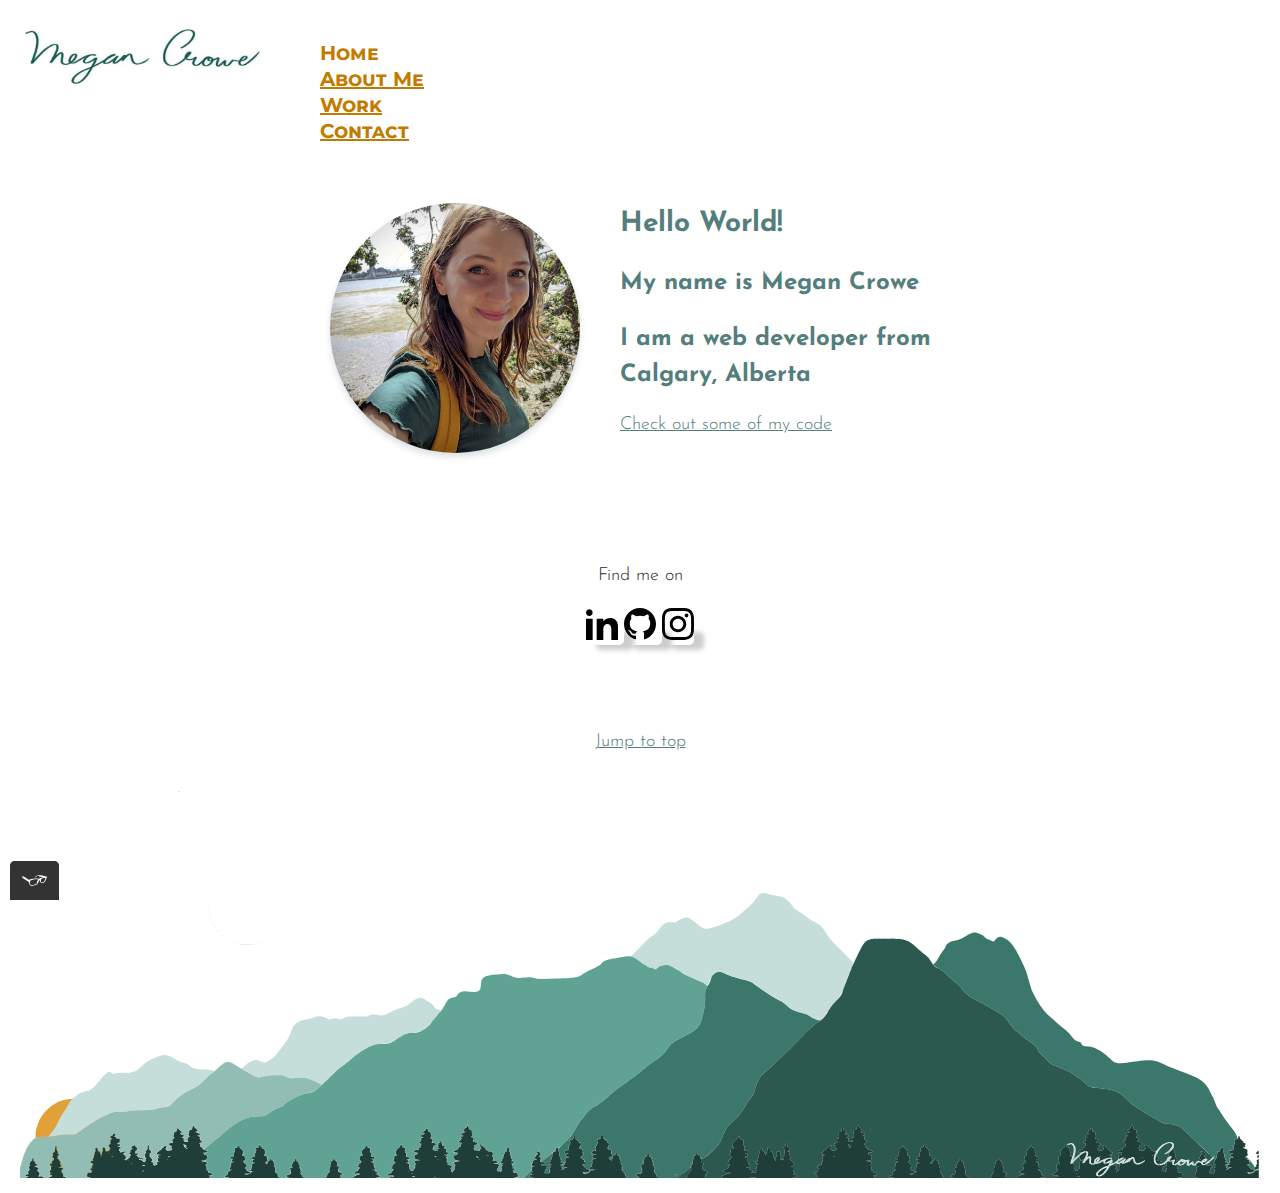
==== index.html @ 1f80c151 "Move all files to parent folder" ====
<!doctype html>
<html lang="en">
  <head>
    <meta charset="utf-8">
    <title>Megan Crowe Home Page</title>
    <meta name="viewport" content="width=device-width, initial-scale=1">
    <link rel="shortcut icon" href="img/MC-favicon-32x32.png">
    <link rel="stylesheet" type="text/css" href="css/normalize.css">
    <link href="https://fonts.googleapis.com/css2?family=Cormorant:ital,wght@0,400;0,700;1,400;1,700&display=swap" rel="stylesheet">
    <link href="https://fonts.googleapis.com/css?family=Josefin+Sans:300,700,1,400&display=swap" rel="stylesheet">
    <link href="https://fonts.googleapis.com/css2?family=Montserrat:ital,wght@0,300;0,400;0,700;0,900;1,400;1,700&display=swap" rel="stylesheet">
    <link rel="stylesheet" type="text/css" href="css/style.production.css">
  </head>
  <body>
    <header class="page-header">
      <!-- Megan Crowe Logo -->
      <a href="index.html"><img src=img/Megan-Crowe-Logo.jpg class="page-header__item" alt="The logo of Megan Crowe, which is the words 'Megan Crowe' in cursive writing" height=70 id="logo" aria-hidden="true"></a>
      <!-- Navigation Bar -->
      <nav class="main-navigation page-header__item">
        <ul role="menubar" class="navigation-list">
          <li role ="presentation">
            <a href="index.html" role="menuitem" class="navigation-list__item  navigation-list__item--active">Home</a>
          </li>
          <li role ="presentation">
            <a href="about.html" role="menuitem" class="navigation-list__item">About Me</a>
          </li>
          <li role ="presentation">
            <a href="work.html" role="menuitem" class="navigation-list__item">Work</a>
          </li>
          <li role ="presentation">
            <a href="contact.html" role="menuitem" class="navigation-list__item">Contact</a>
          </li>
        </ul>
      </nav>	
    </header>
    <main class="profile">
      <!-- Profile Photo and Introductory Statement-->
      <img src="img/Megan-Crowe.jpg" class="profile__portrait" height="250" alt="A photograph of me smiling">
      <h1>Hello World!</h1>
      <h2>My name is Megan Crowe</h2>
      <h2>I am a web developer from Calgary, Alberta</h2>
      <a href=work.html class="standard-link" target="_blank">Check out some of my code</a>
    </main>
    <br>
    <br>
    <br>
    <footer class="page-footer">
      <div class="social-media">
        <p>Find me on</p>        
        <a href="https://www.linkedin.com/in/crowemegan/" class="social-media-link" target="_blank">
          <img src="img/linkedin.svg" alt="LinkedIn Logo" height="32" width="32">
        </a>
        <a href="https://github.com/megancrowe" class="social-media-link" target="_blank">
          <img src="img/github.svg" height="32" width="32" alt="Github Logo">
        </a>
        <a href="https://www.instagram.com/instafroglet/" class="social-media-link" target="_blank">
          <img src="img/instagram.svg" alt="Instagram Logo" height="32" width="32">
        </a>
      </div>  		
      <br>	
      <br>		
      <a href="#top" class="standard-link">Jump to top</a> 
    </footer>
    <!-- Pre-animated SVG, illustrated by Megan -->
    <div class="svg-mountain-with-sun">
      <svg id="mountains-with-sun" xmlns="http://www.w3.org/2000/svg" xmlns:xlink="http://www.w3.org/1999/xlink" viewBox="0 0 2626.909200 861.818180" shape-rendering="geometricPrecision" text-rendering="geometricPrecision"><style><![CDATA[#mountains-with-sun-sun_to {animation: mountains-with-sun-sun_to__to 10000ms linear 1 normal forwards}@keyframes mountains-with-sun-sun_to__to { 0% {offset-distance: 0%} 0.100000% {offset-distance: 0%} 10.100000% {offset-distance: 11.111111%} 20% {offset-distance: 22.222222%} 30% {offset-distance: 33.333333%} 41% {offset-distance: 44.444444%} 55% {offset-distance: 55.555556%} 68% {offset-distance: 66.666667%} 80% {offset-distance: 77.777778%} 90% {offset-distance: 88.888889%} 100% {offset-distance: 100%} }]]></style><g id="mountains-with-sun-g42"><g id="mountains-with-sun-layer1"><g id="mountains-with-sun-sun_to" style="offset-path:path('M114.803737,775.715033C115.804197,688.686116,221.567788,505.380529,270.972274,453.473633Q379.676045,322.646182,476.027737,278.563821Q670.529604,172.840528,779.922186,152.231770Q1013.874002,98.377020,1083.411462,97.791326Q1292.741749,76.147522,1370.060751,89.737099Q1667.626464,113.816115,1726.967334,145.383824Q1983.083691,217.100746,2046.020188,266.646586Q2304.680109,439.072380,2336.464694,499.002191L2536.910387,742.940744');offset-rotate:0deg"><path id="mountains-with-sun-sun" d="M434.751950,255.857420C425.051450,255.869220,415.239860,257.144460,407.783200,259.583980C407.833100,259.967440,407.536750,260.182060,406.550780,260.052730C406.497980,260.045730,406.491180,260.044730,406.445310,260.039030C405.405990,260.413730,404.416030,260.810870,403.490230,261.234350C401.229110,262.268590,399.163320,263.115200,398.898440,263.115200C398.633560,263.115200,396.116840,264.480850,393.306640,266.150360C374.649090,277.234610,361.667640,292.848480,355.357790,313.762420C352.959130,321.713810,352.189900,322.386910,352.209700,337.205430L354.177730,352.205050L355.962860,360.568330C357.429790,365.168330,359.652680,370.896850,360.902310,373.296850C374.316210,399.059120,396.862100,414.896040,424.513640,417.978490C431.534990,418.761190,443.647540,418.261900,450.953090,416.888640C466.262740,414.010810,480.488620,406.211490,492.544890,394.085910C502.510100,384.063420,509.428060,371.919260,512.968720,358.589810C512.687890,357.894290,512.561510,357.435500,513.298800,357.363250C514.903240,350.909030,515.725020,344.188620,515.705050,337.296850C515.677250,327.683840,515.235600,324.411490,512.626920,314.494110C509.930770,304.244120,505.218100,295.240780,497.144500,284.910130C488.864480,274.315350,473.607000,263.850100,459.687470,259.218720C452.845330,256.942170,443.850730,255.846360,434.751920,255.857390Z" transform="rotate(-0.974980) translate(-433.957031,-337.103516)" fill="rgb(224,162,56)" stroke="none" stroke-width="0.727273"/></g></g><g id="mountains-with-sun-g46" transform="matrix(1 0 0 1 -2.49706578254700 2.49706602096558)"><path id="mountains-with-sun-path60" d="M515.417970,211.117190C515.234030,211.115190,515.046370,211.138290,514.859380,211.156290C515.046550,211.219690,515.444830,211.344800,515.625000,211.408240C515.618000,211.389340,515.609900,211.370840,515.603500,211.351640C515.594500,211.326040,515.574100,211.285340,515.556600,211.250080C515.509100,211.208980,515.459600,211.173380,515.417930,211.117270ZM407.746090,250.076170C407.678490,250.086270,407.610080,250.092470,407.542970,250.103570C407.536970,250.115670,407.534970,250.124670,407.529270,250.136770C407.564770,250.161370,407.631670,250.188370,407.660130,250.162170C407.693430,250.131470,407.713630,250.106570,407.746030,250.076270ZM407.195310,251.843750C407.020060,251.977710,406.822820,252.149900,406.597660,252.367190C406.539760,252.563710,406.525360,252.679690,406.572260,252.679690C406.648460,252.679690,406.891650,252.329480,407.195300,251.843750ZM559.054690,257.873050C559.003790,258.029660,558.951550,258.194090,558.882810,258.421880C558.966110,258.242440,559.041030,258.060770,559.091800,257.875000C559.079600,257.874110,559.066600,257.874400,559.054700,257.873000ZM1574.326200,258.599610C1571.658300,258.531910,1569.656100,258.958340,1568.185500,259.867190C1565.601900,261.463920,1561.413300,266.515290,1557.861300,272.316410C1554.426900,277.925670,1551.105300,281.565850,1543.449200,288.109380C1539.379100,291.587940,1533.757000,296.543150,1530.957000,299.121090C1519.128900,310.011200,1510.566800,315.099810,1488.673800,324.248050C1471.942000,331.239660,1456.792300,335.278870,1451.634800,334.123050C1446.160000,332.896130,1443.345800,331.422330,1438.664100,327.332030C1436.225900,325.201830,1432.430500,322.209050,1430.230500,320.681640C1428.030500,319.154240,1424.430500,316.503420,1422.230500,314.791020C1417.348200,310.990750,1415.195400,310.134770,1410.529300,310.134770C1406.568500,310.134770,1400.645300,312.743940,1392.277300,318.177730L1387.685500,321.160160L1382.230500,320.607420C1374.450500,319.818180,1371.664500,320.116840,1367.589800,322.181640C1362.606400,324.706940,1359.259200,327.920880,1354.259800,334.982420C1348.202100,343.538760,1347.153600,344.564800,1338.593800,350.308590C1332.252200,354.563830,1327.909600,358.525940,1312.982400,373.677730L1295.007800,391.923830L1299.355500,393.896480C1301.746600,394.981860,1307.053200,398.451030,1311.148400,401.605470C1320.889400,409.108800,1331.745700,415.430420,1336.406200,416.314450C1338.416300,416.695640,1341.695800,417.712080,1343.695300,418.572270L1347.332000,420.134770L1348.835900,418.220700C1351.111100,415.328160,1352.358700,414.197940,1354.490200,413.095700C1357.709000,411.431220,1365.225700,410.282790,1370.445300,410.656250C1374.839500,410.970650,1376.483800,411.596620,1385.886700,416.539060C1391.774000,419.633620,1398.334400,423.715520,1400.775400,425.802730C1406.045900,430.309450,1417.108200,435.665920,1439.951200,444.773440C1447.153600,447.645050,1451.945700,450.456320,1454.525400,453.322270C1455.287300,454.168830,1456.147000,454.861330,1456.435500,454.861330C1457.542800,454.861330,1462.122000,444.811160,1463.193400,440.029300C1464.129100,435.852850,1464.840900,434.475010,1467.455100,431.787110C1472.157700,426.952020,1475.380500,425.547010,1481.867200,425.503910C1486.768700,425.471410,1487.837400,425.737880,1492.412100,428.126950C1499.194500,431.668930,1510.318900,435.635340,1519.685500,437.853520C1523.885500,438.848150,1530.920300,440.784960,1535.320300,442.156250C1539.720300,443.527540,1544.630500,444.975610,1546.230500,445.375000C1548.160200,445.856660,1553.797200,449.595260,1562.972700,456.480470C1579.483200,468.869880,1596.858900,479.999590,1608.644500,485.734380C1615.991300,489.309210,1618.215100,490.833770,1623.945300,496.218750C1633.278400,504.989590,1642.587200,509.515530,1657.789100,512.675780C1664.576600,514.086810,1668.547300,515.844240,1674.957000,520.269530C1680.908700,524.378550,1684.241400,525.895860,1690.230500,527.228520C1692.630500,527.762550,1694.852800,528.226010,1695.169900,528.257810C1696.492600,528.390450,1703.125700,521.257320,1706.900400,515.642580C1709.132200,512.322680,1710.957000,509.423120,1710.957000,509.197270C1710.957000,508.971420,1710.385500,508.663130,1709.685500,508.513670C1708.705200,508.304380,1708.947100,507.959150,1710.738300,507.007810C1712.103100,506.282940,1714.627600,503.443060,1716.849600,500.134770C1718.932100,497.034240,1724.266700,490.797030,1728.705100,486.275390C1738.016400,476.789490,1739.427400,474.676360,1741.416000,467.224610C1742.216600,464.224610,1743.668000,459.969530,1744.640600,457.769530C1745.613100,455.569530,1747.291300,451.479690,1748.371100,448.679690C1750.546300,443.039620,1751.031700,441.844500,1752.642600,438.134770C1753.250600,436.734770,1754.294800,434.116410,1754.964800,432.316410C1755.634900,430.516410,1756.455400,428.387890,1756.787100,427.587890C1757.118900,426.787890,1757.957200,424.498050,1758.650400,422.498050C1759.343600,420.498050,1760.794700,416.893720,1761.875000,414.490230C1762.955300,412.086730,1764.094800,409.305090,1764.406200,408.308590C1764.717800,407.312090,1765.212600,406.334770,1765.507800,406.134770C1766.319900,405.584400,1771.460900,395.122970,1771.097700,394.759770C1770.923500,394.585680,1769.591400,396.948550,1768.136700,400.011720L1765.492200,405.582030L1762.117200,402.470700C1760.260800,400.759550,1755.763400,396.166600,1752.123000,392.265620C1748.482500,388.364670,1742.557000,382.464610,1738.957000,379.152340C1724.373300,365.734190,1713.532300,353.547140,1708.464800,344.876950C1700.985700,332.080770,1696.581600,327.344970,1687.443400,322.275390C1673.238600,314.395060,1669.456000,311.937410,1662.593800,306.119140C1657.984000,302.211410,1652.791300,298.644060,1648.412100,296.376950C1640.796000,292.434140,1639.924400,291.638580,1635.363300,284.484380C1630.481200,276.826590,1621.596800,269.275520,1614.726600,266.943360C1612.799500,266.289180,1607.797200,265.273150,1603.611300,264.685550C1599.425400,264.097950,1592.494000,262.587220,1588.207000,261.328120C1582.287800,259.589720,1577.756300,258.686600,1574.326200,258.599610ZM404.046880,260.792970C403.771630,260.890070,403.506930,260.963340,403.255860,261.009770C402.840360,262.495110,402.457530,263.987500,402.289060,265.042970L402.291060,265.042970C402.067530,266.442970,402.042420,267.261330,402.236360,266.861330C402.572630,266.168230,403.362860,263.404720,404.046910,260.792970ZM400.751950,271.197270C400.620410,271.148270,400.527340,271.564450,400.527340,272.314450C400.527340,273.314440,400.692770,273.724610,400.894530,273.224610C401.096280,272.724610,401.096280,271.906250,400.894530,271.406250C400.844130,271.281250,400.795830,271.213600,400.751950,271.197270ZM562.742190,274.779300C562.741510,274.812800,562.737190,274.826500,562.736190,274.861300C562.729190,275.423980,562.760790,275.833310,562.814290,276.076140C562.814410,275.677720,562.814280,275.279330,562.814290,274.880830C562.789990,274.847130,562.766290,274.813030,562.741990,274.779270ZM400.105470,278.902340C400.027270,279.050320,399.974610,281.418750,399.974610,285.406250C399.974610,291.206250,400.086560,293.579690,400.224610,290.679690C400.362660,287.779690,400.362660,283.032810,400.224610,280.132810C400.181510,279.226560,400.141010,278.835080,400.105470,278.902340ZM400.724610,298.347660C400.630510,298.398360,400.563940,298.837890,400.554690,299.587890C400.539890,300.787860,400.689450,301.367380,400.888670,300.875000C401.087940,300.382610,401.099810,299.400970,400.916070,298.693360C400.846970,298.428000,400.781110,298.317210,400.724660,298.347660ZM402.179690,305.263670C402.152990,305.257670,402.128890,305.265670,402.107390,305.287070C401.935960,305.458510,402.013690,306.469290,402.281220,307.535120C402.548720,308.600940,402.908620,309.333500,403.080050,309.162070C403.251480,308.990640,403.173750,307.977900,402.906220,306.912070C402.672160,305.979480,402.366900,305.303430,402.179660,305.263630ZM403.404300,310.466800C403.387000,310.480700,403.376600,310.515300,403.373100,310.570310C403.344900,311.010620,403.686610,312.419110,404.132860,313.699220C404.579110,314.979330,405.071270,315.899470,405.226610,315.744140C405.381950,315.588790,405.040250,314.180310,404.466850,312.615230C403.965110,311.245790,403.525290,310.369360,403.404350,310.466800ZM406.587890,318.861330C406.404630,318.861330,406.797670,320.001500,407.462890,321.396480C408.128110,322.791460,408.801170,323.804280,408.958980,323.646480C409.291670,323.313780,407.085530,318.861330,406.587890,318.861330ZM409.451170,324.679690C409.251170,324.679690,409.439070,325.332810,409.867190,326.132810C410.295340,326.932810,410.807810,327.587890,411.007810,327.587890C411.207810,327.587890,411.021910,326.932810,410.593750,326.132810C410.165600,325.332810,409.651170,324.679690,409.451170,324.679690ZM411.484380,328.410160C411.460680,328.457460,411.706620,328.896720,412.205080,329.769530C412.776170,330.769530,413.484590,331.996090,413.779300,332.496090C414.074010,332.996090,414.471640,333.406250,414.662110,333.406250C415.138930,333.406250,413.865870,331.166120,412.388670,329.406250C411.802580,328.708000,411.508110,328.362890,411.484380,328.410160ZM415.064450,334.132810C414.682210,334.132810,416.562520,336.366950,420.726560,340.861330C424.881590,345.345980,424.095870,343.946570,419.603520,338.861330C417.306660,336.261330,415.263140,334.132810,415.064450,334.132810ZM2022.142600,340.771480C2021.747100,340.766480,2021.324600,340.810180,2020.970700,340.902340C2020.263200,341.086730,2020.667200,341.248870,2021.867200,341.263670C2023.066800,341.278470,2023.644700,341.128910,2023.152300,340.929690C2022.906100,340.830090,2022.538000,340.776370,2022.142600,340.771480ZM425.503910,345.406250L427.638670,347.769530C428.813510,349.069530,429.876790,350.132810,430.001950,350.132810C430.563810,350.132810,430.070450,349.534080,427.867190,347.542970ZM2041.503900,349.042970L2043.265600,351.042970C2044.913500,352.912280,2045.503900,353.375070,2045.503900,352.804690C2045.503900,352.674420,2044.603900,351.774420,2043.503900,350.804690ZM2074.533200,350.222660C2074.280600,350.212260,2073.993000,350.258260,2073.730500,350.363280C2073.150300,350.595440,2073.322600,350.767830,2074.169900,350.802730C2074.936500,350.834330,2075.366700,350.663500,2075.125000,350.421880C2075.004200,350.301040,2074.785800,350.233060,2074.533200,350.222660ZM2078.896500,350.222660C2078.643800,350.212260,2078.356100,350.258260,2078.093800,350.363280C2077.513600,350.595440,2077.685900,350.767830,2078.533200,350.802730C2079.299800,350.834330,2079.729900,350.663500,2079.488300,350.421880C2079.367400,350.301040,2079.149100,350.233060,2078.896500,350.222660ZM432.373050,351.308590C432.126630,351.294990,432.523120,351.753280,433.503910,352.587890C434.703910,353.609030,435.806110,354.456300,435.955080,354.470700C436.668560,354.539600,434.169060,352.146480,432.835940,351.484380C432.609020,351.371670,432.455180,351.313120,432.373050,351.308590ZM2070.009800,352.314450C2069.809800,352.314450,2067.946300,354.279690,2065.867200,356.679690C2063.788100,359.079690,2062.249200,361.042970,2062.449200,361.042970C2062.649200,361.042970,2064.514700,359.079690,2066.593800,356.679690C2068.672800,354.279690,2070.209800,352.314450,2070.009800,352.314450ZM1847.685500,353.853520C1845.774200,353.853520,1843.862100,353.888020,1842.412100,353.957030C1839.512100,354.095080,1841.885500,354.208980,1847.685500,354.208980C1853.485500,354.208980,1855.857000,354.095080,1852.957000,353.957030C1851.507000,353.888030,1849.596900,353.853520,1847.685500,353.853520ZM1820.681600,353.857520C1820.154400,353.854520,1819.600800,353.895520,1819.148400,353.982520C1818.243700,354.156480,1818.812100,354.306550,1820.412100,354.314550C1822.011900,354.322550,1822.751900,354.180180,1822.056600,353.998150C1821.709000,353.907150,1821.208900,353.860190,1820.681600,353.857520ZM1808.412100,353.859520C1807.950700,353.859520,1807.488700,353.904820,1807.138700,353.996230C1806.438700,354.179160,1807.012100,354.328280,1808.412100,354.328260C1809.812100,354.328270,1810.385500,354.179160,1809.685500,353.996230C1809.335500,353.904730,1808.873500,353.859490,1808.412100,353.859520ZM1862.957000,354.586080C1862.495700,354.586080,1862.035500,354.631380,1861.685500,354.722800C1860.985500,354.905730,1861.557000,355.056780,1862.957000,355.056780C1864.357000,355.056780,1864.930500,354.905730,1864.230500,354.722800C1863.880500,354.631300,1863.418400,354.586080,1862.957000,354.586080ZM1830.142600,354.590080C1829.747100,354.585080,1829.324600,354.628780,1828.970700,354.720940C1828.263200,354.905330,1828.667200,355.067470,1829.867200,355.082270C1831.066800,355.097070,1831.644700,354.947510,1831.152300,354.748290C1830.906100,354.648690,1830.538000,354.594970,1830.142600,354.590080ZM1868.048800,355.318600C1867.719300,355.318600,1867.388700,355.370100,1867.138700,355.470940C1866.638700,355.672690,1867.048700,355.836180,1868.048800,355.836180C1869.048900,355.836180,1869.457000,355.672690,1868.957000,355.470940C1868.707000,355.370060,1868.378400,355.318600,1868.048800,355.318600ZM438.292970,355.414300C438.263770,355.458200,438.601470,355.732580,439.279300,356.275630C440.763120,357.464420,441.138670,357.625120,441.138670,357.068600C441.138670,356.882670,440.403910,356.373880,439.503910,355.937740C438.718220,355.557000,438.322160,355.370370,438.292970,355.414300ZM2089.423800,355.498300C2089.234900,355.475500,2089.614500,355.812760,2090.593800,356.613530C2092.629800,358.279010,2093.070500,358.472520,2092.414100,357.410410C2092.168200,357.012570,2091.248800,356.335500,2090.371100,355.906500C2089.855500,355.654510,2089.537200,355.511950,2089.423800,355.498300ZM1872.351600,356.041270C1872.098900,356.030870,1871.811400,356.076870,1871.548800,356.181890C1870.968700,356.414050,1871.141000,356.586440,1871.988300,356.621340C1872.754900,356.652940,1873.185100,356.482150,1872.943400,356.240480C1872.822500,356.119660,1872.604200,356.051670,1872.351600,356.041270ZM442.291020,357.736580C442.122710,357.770580,442.093120,357.910930,442.236320,358.142830C442.480700,358.538250,442.986880,358.861580,443.363270,358.861580C444.409400,358.861580,444.179850,358.339210,442.919910,357.855720C442.758120,357.793620,442.618290,357.755580,442.503900,357.738530C442.418100,357.725730,442.347110,357.726030,442.291010,357.736530ZM2093.138700,357.769780L2097.480500,362.314700C2101.512800,366.537040,2102.230500,367.193890,2102.230500,366.656500C2102.230500,366.543980,2100.185500,364.499060,2097.685500,362.111580ZM1792.048800,359.224860L1789.685500,361.361580C1788.385500,362.536410,1787.320300,363.599700,1787.320300,363.724860C1787.320300,364.286730,1787.920900,363.791360,1789.912100,361.588140ZM449.468750,361.299080C449.401150,361.301080,449.354720,361.311580,449.333980,361.332280C449.176810,361.489450,450.460540,362.116730,452.185550,362.726810C455.585290,363.929210,456.412110,364.111910,456.412110,363.656500C456.412110,363.243290,450.483310,361.270620,449.468750,361.299080ZM512.048830,361.793220C511.648830,361.793220,510.830470,362.108590,510.230470,362.496340C509.630470,362.884090,509.467190,363.201420,509.867190,363.201420C510.267190,363.201420,511.085550,362.884090,511.685550,362.496340C512.285550,362.108590,512.448830,361.793220,512.048830,361.793220ZM1888.412100,363.224860C1888.375100,363.262360,1888.594600,363.556310,1889.046900,364.133060C1889.596000,364.833060,1890.167400,365.406500,1890.318400,365.406500C1890.917000,365.406500,1890.531700,364.809710,1889.320300,363.859630C1888.743500,363.407310,1888.449600,363.187320,1888.412100,363.224860ZM508.048830,363.287360C507.448830,363.265360,506.467190,363.563670,505.867190,363.951420C504.537750,364.810570,505.686210,364.810570,507.685550,363.951420C508.644630,363.539290,508.768140,363.313660,508.048830,363.287360ZM463.685550,365.500000C463.356000,365.500000,463.025390,365.551500,462.775390,365.652340C462.275390,365.854100,462.685590,366.019530,463.685550,366.019530C464.685540,366.019530,465.093750,365.854100,464.593750,365.652340C464.343750,365.551470,464.015090,365.500000,463.685550,365.500000ZM500.048830,365.500000C499.719280,365.500000,499.388670,365.551500,499.138670,365.652340C498.638670,365.854100,499.048870,366.019530,500.048830,366.019530C501.048820,366.019530,501.457030,365.854100,500.957030,365.652340C500.707030,365.551470,500.378380,365.500000,500.048830,365.500000ZM1891.685500,365.769530L1896.371100,370.658200C1898.948700,373.347160,1901.211400,375.394140,1901.400400,375.205080C1901.589800,375.016020,1901.605200,374.777730,1901.423400,374.677730C1901.246800,374.577730,1898.984200,372.532710,1896.394100,370.132810ZM466.710940,366.304690C466.138450,366.291290,465.849070,366.348990,465.980470,366.482420C466.243250,366.749290,468.698340,367.250540,471.435550,367.595700C477.064060,368.305450,491.838320,367.860090,495.685550,366.865230C497.602710,366.369460,497.153750,366.324110,493.867190,366.677730C487.954150,367.313930,473.606860,367.243490,469.138670,366.556640C468.138670,366.402910,467.283430,366.318060,466.710940,366.304690ZM1785.621100,366.861330C1785.147900,366.861330,1780.775400,373.773450,1780.775400,374.521480C1780.775400,374.864770,1781.693400,373.690420,1782.814500,371.912110C1785.847900,367.100690,1785.980300,366.861330,1785.621100,366.861330ZM2101.867200,367.224610L2103.252000,368.861330C2104.013900,369.761330,2104.750700,370.496090,2104.888700,370.496090C2105.470700,370.496090,2105.041600,369.911240,2103.503900,368.609380ZM2107.107400,373.660160C2106.861400,373.614360,2107.091400,374.216670,2107.693400,375.134770C2108.380900,376.184010,2109.079900,377.042970,2109.248000,377.042970C2109.774100,377.042970,2108.081800,374.239580,2107.242200,373.720700C2107.187200,373.686800,2107.142200,373.666700,2107.107400,373.660200ZM1901.867200,375.224610L1903.628900,377.224610C1905.276900,379.093910,1905.867200,379.556710,1905.867200,378.986330C1905.867200,378.856060,1904.967200,377.956060,1903.867200,376.986330ZM2109.816400,377.769530C2109.616400,377.769530,2109.802400,378.424610,2110.230500,379.224610C2110.658600,380.024610,2111.173000,380.677730,2111.373000,380.677730C2111.573000,380.677730,2111.385000,380.024610,2110.957000,379.224610C2110.528900,378.424610,2110.016400,377.769530,2109.816400,377.769530ZM1906.957000,379.587890L1908.343800,381.224610C1909.105500,382.124610,1909.840500,382.861330,1909.978500,382.861330C1910.560500,382.861330,1910.131500,382.274630,1908.593800,380.972660ZM1778.246100,379.951170C1777.841100,379.951170,1772.048800,391.265730,1772.048800,392.056640C1772.048800,392.332210,1772.174500,392.420570,1772.328100,392.253910C1773.009700,391.513820,1778.571700,379.951170,1778.246100,379.951170ZM2111.998000,381.406250C2111.798000,381.406250,2111.984000,382.061330,2112.412100,382.861330C2112.840200,383.661330,2113.354700,384.314450,2113.554700,384.314450C2113.754700,384.314450,2113.566700,383.661330,2113.138700,382.861330C2112.710500,382.061330,2112.198000,381.406250,2111.998000,381.406250ZM1912.412100,384.314450C1912.375100,384.351950,1912.594600,384.647860,1913.046900,385.224610C1913.596000,385.924610,1914.167400,386.496090,1914.318400,386.496090C1914.917000,386.496090,1914.531700,385.899310,1913.320300,384.949220C1912.743500,384.496900,1912.449600,384.276910,1912.412100,384.314450ZM2114.955100,386.496090C2114.762500,386.496090,2115.977500,389.265720,2117.656200,392.650390L2117.656200,392.652390C2119.335100,396.037370,2120.827100,398.688550,2120.970700,398.544970C2121.293900,398.221770,2115.439700,386.496140,2114.955100,386.496140ZM1920.775400,390.496090L1922.912100,392.861330C1924.903200,395.064590,1925.503900,395.557950,1925.503900,394.996090C1925.503900,394.870930,1924.438700,393.807640,1923.138700,392.632810ZM1283.234400,392.408200C1282.838900,392.403200,1282.416300,392.446900,1282.062500,392.539060C1281.355000,392.723450,1281.757000,392.885590,1282.957000,392.900390C1284.157500,392.915190,1284.736600,392.763680,1284.244100,392.564450C1283.998000,392.464850,1283.629800,392.413090,1283.234400,392.408200ZM1278.169900,393.132810C1277.917300,393.122410,1277.629700,393.168410,1277.367200,393.273440C1276.787000,393.505600,1276.959300,393.677990,1277.806600,393.712890C1278.573200,393.744490,1279.001400,393.571750,1278.759800,393.330080C1278.638900,393.209250,1278.422600,393.143220,1278.169900,393.132810ZM1273.806600,393.859380C1273.554000,393.848980,1273.266400,393.894980,1273.003900,394C1272.423700,394.232160,1272.596100,394.404550,1273.443400,394.439450C1274.210000,394.471050,1274.638200,394.298310,1274.396500,394.056640C1274.275600,393.935820,1274.059300,393.869770,1273.806600,393.859380ZM1269.443400,394.585940C1269.190700,394.575540,1268.901200,394.621540,1268.638700,394.726560C1268.058600,394.958720,1268.230900,395.131120,1269.078100,395.166020C1269.844800,395.197620,1270.274900,395.026820,1270.033200,394.785160C1269.912400,394.664330,1269.696000,394.596340,1269.443400,394.585940ZM1264.351600,395.314450C1264.098900,395.304050,1263.811300,395.350050,1263.548800,395.455080C1262.968700,395.687240,1263.141100,395.859630,1263.988300,395.894530C1264.754900,395.926130,1265.185000,395.753390,1264.943400,395.511720C1264.822500,395.390890,1264.604200,395.324860,1264.351600,395.314450ZM1259.988300,396.041020C1259.735600,396.030620,1259.448000,396.076620,1259.185500,396.181640C1258.605300,396.413800,1258.777700,396.586190,1259.625000,396.621090C1260.391600,396.652690,1260.819800,396.479950,1260.578100,396.238280C1260.457300,396.117460,1260.240900,396.051420,1259.988300,396.041020ZM1925.939500,396.164060C1925.755000,396.182260,1926.295300,397.088140,1927.275400,398.373050C1928.395400,399.841500,1929.459000,401.042970,1929.638700,401.042970C1930.143900,401.042970,1926.995600,396.788320,1926.064500,396.212890C1926.007500,396.177790,1925.965500,396.161490,1925.939500,396.164090ZM1255.625000,396.767580C1255.372400,396.757180,1255.082900,396.803180,1254.820300,396.908200C1254.240200,397.140360,1254.412500,397.312760,1255.259800,397.347660C1256.026400,397.379260,1256.456500,397.208460,1256.214800,396.966800C1256.094000,396.845970,1255.877600,396.777980,1255.625000,396.767580ZM1248.351600,398.222660C1248.098900,398.212260,1247.811300,398.258260,1247.548800,398.363280C1246.968700,398.595440,1247.141100,398.767830,1247.988300,398.802730C1248.754900,398.834330,1249.185000,398.663540,1248.943400,398.421880C1248.822500,398.301040,1248.604200,398.233060,1248.351600,398.222660ZM2121.269500,399.818360C2121.036100,399.706530,2121.498100,401.016120,2122.730500,403.552730C2123.605900,405.354650,2124.447400,406.704830,2124.599600,406.552730C2124.751600,406.400620,2124.049900,404.689120,2123.041000,402.750000C2122.053500,400.852040,2121.451100,399.905330,2121.269500,399.818360ZM1237.460900,401.769530C1237.260900,401.769530,1234.989000,403.896090,1232.412100,406.496090C1229.835300,409.096090,1227.889800,411.224610,1228.089800,411.224610C1228.289800,411.224610,1230.561800,409.096090,1233.138700,406.496090C1235.715600,403.896090,1237.660900,401.769530,1237.460900,401.769530ZM1938.230500,406.496090L1936.695300,407.791020C1935.212700,409.040460,1935.120900,409.026610,1933.935500,407.425780C1933.261300,406.514640,1932.938000,406.261330,1933.218800,406.861330C1933.499500,407.461330,1934.044900,408.361330,1934.431600,408.861330C1935.328200,410.020530,1935.220600,410.052260,1936.845700,408.132810ZM2125.771500,409.117190C2125.606300,409.058690,2125.667400,409.334600,2125.914100,409.982420C2126.187200,410.699670,2126.592500,411.104780,2126.816400,410.880860C2127.040300,410.656940,2126.817300,410.069510,2126.320300,409.576170C2126.051000,409.308830,2125.870600,409.152270,2125.771500,409.117190ZM1225.025400,412.912110C1224.803800,412.900310,1224.285500,413.085140,1223.685500,413.406250C1222.885500,413.834400,1222.230500,414.348830,1222.230500,414.548830C1222.230500,414.748830,1222.885500,414.560930,1223.685500,414.132810C1224.485500,413.704670,1225.138700,413.192190,1225.138700,412.992190C1225.138700,412.942190,1225.099700,412.916090,1225.025400,412.912090ZM2128.513700,415.019530C2128.346000,415.032730,2128.572700,415.870660,2129.257800,417.375000C2129.722800,418.395520,2130.240000,419.094060,2130.406200,418.927730C2130.572500,418.761410,2130.205100,417.697860,2129.589800,416.562500C2129.013400,415.498810,2128.644100,415.009280,2128.513700,415.019530ZM2132.119100,423.603520C2132.065100,423.607520,2132.158100,423.923470,2132.357400,424.556640C2132.587600,425.289360,2132.803000,426.270990,2132.834000,426.738280C2132.876000,427.351470,2132.989800,427.342780,2133.248000,426.707080C2133.444800,426.222150,2133.230000,425.240510,2132.771500,424.525440C2132.375300,423.907530,2132.173600,423.599360,2132.119100,423.603570ZM1196.048800,427.224610C1196.010800,427.187110,1195.715400,427.407060,1195.138700,427.859380C1194.438700,428.408370,1193.867200,428.981790,1193.867200,429.132810C1193.867200,429.731390,1194.464000,429.344270,1195.414100,428.132810C1195.866400,427.556060,1196.086400,427.262150,1196.048800,427.224610ZM2133.572300,427.966800C2133.518300,427.970800,2133.613300,428.286750,2133.812500,428.919920C2134.042700,429.652630,2134.256100,430.634270,2134.287100,431.101560C2134.328100,431.714750,2134.444900,431.706070,2134.703100,431.070360C2134.899800,430.585430,2134.685100,429.603790,2134.226600,428.888720C2133.830400,428.270810,2133.626700,427.962640,2133.572300,427.966850ZM1021.408200,429.494140C1020.880900,429.491140,1020.327300,429.532140,1019.875000,429.619140C1018.970300,429.793090,1019.538700,429.943170,1021.138700,429.951170C1022.738600,429.959170,1023.480500,429.816800,1022.785200,429.634770C1022.437500,429.543770,1021.935500,429.496800,1021.408200,429.494140ZM1007.685500,430.228520C1007.356000,430.228520,1007.025400,430.278020,1006.775400,430.378910C1006.275400,430.580660,1006.685400,430.746090,1007.685500,430.746090C1008.685600,430.746090,1009.093800,430.580660,1008.593800,430.378910C1008.343800,430.278030,1008.015100,430.228520,1007.685500,430.228520ZM1001.867200,430.955080C1001.537600,430.955080,1001.207000,431.004580,1000.957000,431.105470C1000.457000,431.307220,1000.867000,431.472660,1001.867200,431.472660C1002.867300,431.472660,1003.275400,431.307220,1002.775400,431.105470C1002.525400,431.004590,1002.196700,430.955080,1001.867200,430.955080ZM996.775390,431.681640C996.445840,431.681640,996.117190,431.733140,995.867190,431.833980C995.367190,432.035730,995.775390,432.201170,996.775390,432.201170C997.775520,432.201170,998.185550,432.035730,997.685550,431.833980C997.435530,431.733110,997.104940,431.681640,996.775390,431.681640ZM992.351560,432.404300C992.098910,432.393900,991.811330,432.439900,991.548830,432.544920C990.968680,432.777080,991.141010,432.949360,991.988280,432.984380C992.754900,433.015980,993.185030,432.845180,992.943360,432.603520C992.822520,432.482690,992.604220,432.414700,992.351560,432.404300ZM2135.222700,432.566410C2135.112400,432.549710,2135.037500,432.816180,2135.015600,433.345700C2134.983600,434.112360,2135.154800,434.542450,2135.396500,434.300780C2135.637800,434.059120,2135.660400,433.431250,2135.455500,432.906250C2135.368500,432.688690,2135.289200,432.576420,2135.223100,432.566410ZM1083.988300,436.041020C1083.735600,436.030620,1083.448000,436.076620,1083.185500,436.181640C1082.605300,436.413800,1082.777700,436.586190,1083.625000,436.621090C1084.391600,436.652690,1084.819800,436.481900,1084.578100,436.240230C1084.457300,436.119400,1084.240900,436.051420,1083.988300,436.041020ZM1179.988300,436.041020C1179.735600,436.030620,1179.448000,436.076620,1179.185500,436.181640C1178.605300,436.413800,1178.777700,436.586190,1179.625000,436.621090C1180.391600,436.652690,1180.819800,436.481900,1180.578100,436.240230C1180.457300,436.119400,1180.240900,436.051420,1179.988300,436.041020ZM1074.593800,436.045020C1074.264000,436.045020,1073.935500,436.096520,1073.685500,436.197370C1073.185500,436.399120,1073.593500,436.564550,1074.593800,436.564550C1075.593700,436.564550,1076.003900,436.399120,1075.503900,436.197370C1075.253900,436.096490,1074.923300,436.045020,1074.593800,436.045020ZM982.593750,436.320410L980.527340,438.136820C979.390610,439.135380,978.123150,440.606350,977.710940,441.406350C976.921920,442.937460,976.969750,442.892600,980.417970,438.863380ZM1171.960900,436.771580C1171.565500,436.766580,1171.142900,436.810280,1170.789100,436.902440C1170.081500,437.086830,1170.485500,437.248970,1171.685500,437.263770C1172.886000,437.278570,1173.463100,437.129010,1172.970700,436.929790C1172.724500,436.830190,1172.356400,436.776480,1171.960900,436.771580ZM1070.230500,436.773580C1069.900900,436.773580,1069.570300,436.823080,1069.320300,436.923970C1068.820300,437.125720,1069.230300,437.291160,1070.230500,437.291160C1071.230600,437.291160,1071.638700,437.125720,1071.138700,436.923970C1070.888700,436.823090,1070.560000,436.773580,1070.230500,436.773580ZM1166.896500,437.496230C1166.643800,437.485830,1166.356300,437.531830,1166.093800,437.636860C1165.513100,437.869020,1165.685900,438.041410,1166.533200,438.076310C1167.299800,438.107910,1167.730000,437.935170,1167.488300,437.693500C1167.367400,437.572670,1167.149100,437.506640,1166.896500,437.496230ZM1063.597700,437.500230C1063.202200,437.495230,1062.779600,437.536930,1062.425800,437.629140C1061.718200,437.813530,1062.120300,437.977620,1063.320300,437.992420C1064.519900,438.007220,1065.099800,437.855700,1064.607400,437.656480C1064.361200,437.556880,1063.993100,437.505120,1063.597700,437.500230ZM2136.675800,437.658430C2136.566500,437.644630,2136.490200,437.908880,2136.468800,438.435780C2136.436800,439.202440,2136.608000,439.632600,2136.849600,439.390850C2137.090900,439.149210,2137.112500,438.521320,2136.906600,437.996320C2136.820600,437.779910,2136.744100,437.669450,2136.678100,437.658430ZM1091.988300,438.222890C1091.735600,438.212490,1091.448000,438.258490,1091.185500,438.363510C1090.605300,438.595670,1090.777700,438.768060,1091.625000,438.802960C1092.391600,438.834560,1092.819800,438.663730,1092.578100,438.422110C1092.457300,438.301270,1092.240900,438.233290,1091.988300,438.222890ZM1162.533200,438.222890C1162.280500,438.212490,1161.993000,438.258490,1161.730500,438.363510C1161.150400,438.595670,1161.322700,438.768060,1162.169900,438.802960C1162.936600,438.834560,1163.366700,438.663730,1163.125000,438.422110C1163.004100,438.301270,1162.785900,438.233290,1162.533200,438.222890ZM1145.867200,438.945540C1143.824000,438.945540,1141.780500,438.978940,1140.230500,439.047110C1137.130500,439.183430,1139.667200,439.295150,1145.867200,439.295150C1152.067200,439.295150,1154.603900,439.183430,1151.503900,439.047110C1149.953900,438.978910,1147.910400,438.945540,1145.867200,438.945540ZM1119.591800,439.672110C1118.932700,439.670110,1118.248100,439.709610,1117.695300,439.793200C1116.589900,439.960360,1117.320300,440.101650,1119.320300,440.107650C1121.320300,440.112650,1122.226500,439.975580,1121.332000,439.802960C1120.884800,439.716660,1120.250900,439.673900,1119.591800,439.672110ZM1100.048800,439.682110C1099.719300,439.682110,1099.388700,439.733610,1099.138700,439.834450C1098.638700,440.036210,1099.048700,440.201640,1100.048800,440.201640C1101.048900,440.201640,1101.457000,440.036210,1100.957000,439.834450C1100.707000,439.733580,1100.378400,439.682110,1100.048800,439.682110ZM2137.404300,440.566880C2137.294100,440.550180,2137.219100,440.816650,2137.197300,441.346170C2137.165300,442.112830,2137.338400,442.542920,2137.580100,442.301250C2137.821300,442.059590,2137.842000,441.431720,2137.637100,440.906720C2137.550100,440.689160,2137.470800,440.576890,2137.404700,440.566880ZM2138.130900,443.477030C2138.020600,443.460330,2137.945700,443.724850,2137.923800,444.254380C2137.891800,445.021040,2138.064900,445.451120,2138.306600,445.209450C2138.547900,444.967790,2138.569800,444.339920,2138.363600,443.814920C2138.276600,443.597360,2138.197300,443.487050,2138.131200,443.477030ZM2138.857400,447.111800C2138.748100,447.098000,2138.672200,447.364220,2138.650400,447.891090C2138.618400,448.657760,2138.790700,449.087830,2139.031200,448.846170C2139.272600,448.604500,2139.294300,447.976640,2139.088200,447.451640C2139.001200,447.235220,2138.925500,447.122820,2138.859700,447.111800ZM976.074220,447.998520C976.060720,447.987420,976.047520,447.990520,976.035120,448.008520C975.952720,448.128820,975.896910,448.883520,975.892540,450.133520C975.887540,452.133520,976.024650,453.037790,976.197230,452.143290C976.370120,451.248790,976.371240,449.614020,976.207230,448.508520C976.160230,448.197600,976.115030,448.032070,976.074420,447.998760ZM2139.634800,449.990700C2139.607800,449.984700,2139.583800,449.992700,2139.562800,450.014100C2139.391400,450.185530,2139.468800,451.198280,2139.736600,452.264100C2140.004100,453.329930,2140.364100,454.060530,2140.535500,453.889100C2140.707000,453.717670,2140.627500,452.706910,2140.359700,451.641050C2140.125600,450.708460,2139.822400,450.030460,2139.635100,449.990660ZM2141.621100,457.336410C2141.580100,457.349510,2141.555100,457.412910,2141.549100,457.529770C2141.524100,457.997060,2141.708000,458.911060,2141.957300,459.561020C2142.206800,460.210990,2142.540300,460.612790,2142.699500,460.453590C2142.858700,460.294420,2142.676500,459.378460,2142.293300,458.420390C2142.005800,457.701850,2141.744000,457.297130,2141.621400,457.336410ZM975.222660,458.021950C975.112410,458.005250,975.037520,458.271730,975.015620,458.801250C974.984020,459.567910,975.154810,459.996040,975.396480,459.754380C975.638270,459.512710,975.665190,458.886790,975.455080,458.361800C975.367980,458.144230,975.288800,458.031970,975.222660,458.021950ZM2143.824200,463.684060C2143.615900,463.623160,2143.700000,464.236340,2144.138700,465.379380C2144.388100,466.029350,2144.744400,466.406470,2144.931600,466.219220C2145.118900,466.031960,2144.921600,465.281250,2144.500000,464.551250C2144.178500,463.998380,2143.949200,463.720640,2143.824200,463.684060ZM937.806640,465.859850C937.553990,465.849450,937.266420,465.895450,937.003910,466.000470C936.423760,466.232630,936.596080,466.405020,937.443360,466.439920C938.209980,466.471520,938.638160,466.300730,938.396480,466.059060C938.275650,465.938240,938.059290,465.870230,937.806640,465.859850ZM947.261720,465.859850C947.009060,465.849450,946.719540,465.895450,946.457030,466.000470C945.876890,466.232630,946.049210,466.405020,946.896480,466.439920C947.663100,466.471520,948.093230,466.300730,947.851560,466.059060C947.730730,465.938240,947.514370,465.870230,947.261720,465.859850ZM951.625000,466.586410C951.372340,466.576010,951.082820,466.622010,950.820310,466.727030C950.240170,466.959190,950.412500,467.131590,951.259770,467.166490C952.026390,467.198090,952.456510,467.027290,952.214840,466.785630C952.094000,466.664800,951.877660,466.596810,951.625000,466.586410ZM969.078120,466.586410C968.825470,466.576010,968.537900,466.622010,968.275390,466.727030C967.695240,466.959190,967.867560,467.131590,968.714840,467.166490C969.481450,467.198090,969.911590,467.027290,969.669920,466.785630C969.549090,466.664800,969.330780,466.596810,969.078120,466.586410ZM2145.482400,467.225080C2145.282400,467.225080,2146.108800,469.188360,2147.320300,471.588360C2148.531800,473.988360,2149.686700,475.951640,2149.886700,475.951640C2150.086700,475.951640,2149.260300,473.988360,2148.048800,471.588360C2146.837400,469.188360,2145.682400,467.225080,2145.482400,467.225080ZM956.048830,467.318780C955.719280,467.318780,955.388670,467.370280,955.138670,467.471120C954.638670,467.672870,955.048870,467.836360,956.048830,467.836360C957.048830,467.836360,957.457030,467.672870,956.957030,467.471120C956.707030,467.370240,956.378380,467.318780,956.048830,467.318780ZM964.775390,467.318780C964.445850,467.318780,964.117190,467.370280,963.867190,467.471120C963.367190,467.672870,963.775390,467.836360,964.775390,467.836360C965.775380,467.836360,966.185550,467.672870,965.685550,467.471120C965.435550,467.370240,965.104940,467.318780,964.775390,467.318780ZM929.728520,469.406670C929.528520,469.406670,928.772830,470.061750,928.048830,470.861750C927.324830,471.661750,926.895700,472.314870,927.095700,472.314870C927.295700,472.314870,928.051390,471.661750,928.775390,470.861750C929.499390,470.061750,929.928520,469.406670,929.728520,469.406670ZM2151.269500,478.133230C2151.069500,478.133230,2151.257500,478.788310,2151.685500,479.588310C2152.113700,480.388310,2152.626200,481.043390,2152.826200,481.043390C2153.026200,481.043390,2152.840200,480.388310,2152.412100,479.588310C2151.983900,478.788310,2151.469500,478.133230,2151.269500,478.133230ZM917.443360,478.951590C917.190700,478.941190,916.901180,478.987190,916.638670,479.092220C916.058530,479.324380,916.230970,479.496770,917.078120,479.531670C917.844740,479.563270,918.274870,479.390530,918.033200,479.148860C917.912360,479.028030,917.696010,478.962000,917.443360,478.951590ZM914.230470,479.609800C913.830470,479.609800,913.012110,479.927120,912.412110,480.314870C911.812110,480.702620,911.648830,481.019950,912.048830,481.019950C912.448830,481.019950,913.267190,480.702620,913.867190,480.314870C914.467190,479.927120,914.630470,479.609800,914.230470,479.609800ZM849.080080,480.590260C848.061550,480.604660,846.964490,480.763590,845.625000,481.018000C839.974820,482.091120,836.320680,483.952000,830.617190,488.658620C821.076540,496.531690,817.863280,498.295240,806.080080,502.121510C799.963140,504.107810,792.420310,507.050280,789.320310,508.660580C786.220310,510.270890,781.242190,512.854110,778.255860,514.400810C771.679640,517.806770,768.784870,518.334830,761.785160,517.406670C746.684940,515.404380,743.336810,515.571640,738.943360,518.553150L736.291020,520.353940L715.443360,520.152760L694.593750,519.951590L687.271480,523.043390C679.172840,526.462050,678.190300,526.594320,672.412110,525.043390C667.018510,523.595690,663.214300,523.702610,659.455080,525.408620L656.314450,526.832450L652.181640,524.748470C641.165110,519.193130,632.111550,518.094870,624.412110,521.377370C615.238000,525.288570,611.613930,526.303400,604.775390,526.879330C594.561840,527.739500,589.608800,529.966450,582.445310,536.918390C578.773590,540.481660,577.785500,542.299160,575.656250,549.406670C573.903570,555.257150,572.502390,558.372690,568.787110,564.680110C567.491240,566.880110,565.107470,570.976690,563.488280,573.785580C561.869090,576.594480,558.754420,580.898120,556.568360,583.348080C554.382310,585.798030,550.249640,590.963900,547.382810,594.828540C539.869160,604.957370,534.497760,609.818560,525.957030,614.223080C517.525940,618.571060,516.164880,618.585340,507.863280,614.404720C503.278960,612.096100,502.283140,611.853760,499.101560,612.275810C497.127290,612.537700,492.687000,613.885630,489.234380,615.269950C483.575130,617.539010,482.277430,618.455600,476.048830,624.580500L469.138670,631.373470L478.226560,636.025810C483.224300,638.584680,489.896460,642.248740,493.054690,644.166440C496.335960,646.158860,500.644040,648.083950,503.107420,648.658620C507.128610,649.596700,507.794110,649.552280,513.005860,648.004330C521.209130,645.567870,531.673360,644.343360,544.412110,644.328540L555.685550,644.314840L561.511720,647.006250C569.109260,650.513510,574.054100,651.256220,583.685550,650.340230C595.278360,649.237700,606.203640,649.963960,613.175780,652.301170C620.081980,654.616260,629.229140,658.844660,634.191410,662.016010C636.169720,663.280380,638.285920,664.314840,638.894530,664.314840C639.503150,664.314840,646.230670,658.172590,653.843750,650.664450C668.079740,636.624680,676.407210,629.260860,683.958980,624.035550C686.337960,622.389450,693.100390,616.951560,698.988280,611.951560C713.088200,599.977890,712.117560,600.728500,722.957030,593.435940C732.700520,586.880760,742.507980,581.757240,749.503910,579.566800C752.334530,578.680520,757.435790,578.169600,766.957030,577.820700C783.045900,577.231120,783.570730,577.056750,798.195310,567.387110C814.316550,556.727910,817.690480,555.464730,832.566410,554.527730C844.669900,553.765350,847.257560,552.811690,857.966800,545.154690C865.313780,539.901690,866.956410,538.297030,872.775390,530.701560C879.941140,521.348180,890.244870,508.785610,891.798830,507.506250C892.562470,506.877530,892.034060,506.594300,889.439450,506.238670C884.096830,505.506380,880.142880,503.381640,877.796880,499.982810C874.019900,494.511130,872.470420,492.872080,869.929690,491.666410C868.555220,491.014180,864.291800,488.382020,860.455080,485.816800C854.474600,481.818310,852.135670,480.547180,849.080080,480.590230ZM2154.681600,484.207450C2154.610600,484.232750,2154.818000,484.705480,2155.416000,485.769950C2156.314900,487.369950,2157.517500,489.414870,2158.087900,490.314870C2159.858200,493.111370,2159.859700,492.108630,2158.087900,489.162530C2156.375600,486.315500,2154.850500,484.171140,2154.681600,484.207450ZM1650.998000,486.596120C1651.708500,486.580920,1652.048800,486.821650,1652.048800,487.326590C1652.048800,488.440390,1650.721900,488.606540,1649.253900,487.676200C1648.541400,487.224520,1648.787700,486.958860,1650.164100,486.695730C1650.484500,486.634430,1650.761200,486.601130,1650.998000,486.596130ZM903.373050,488.314870C903.173050,488.314870,902.658620,488.969950,902.230470,489.769950C901.802530,490.569950,901.614450,491.225030,901.814450,491.225030C902.014450,491.225030,902.528890,490.569950,902.957030,489.769950C903.384970,488.969950,903.573050,488.314870,903.373050,488.314870ZM2159.998000,492.680110C2159.798000,492.680110,2159.984000,493.333230,2160.412100,494.133230C2160.840200,494.933230,2161.354700,495.588310,2161.554700,495.588310C2161.754700,495.588310,2161.566700,494.933230,2161.138700,494.133230C2160.710500,493.333230,2160.198000,492.680110,2159.998000,492.680110ZM2166.125000,502.496510L2168.482400,505.769950C2169.779500,507.569950,2172.327400,510.596510,2174.144500,512.496510C2175.961500,514.396510,2177.590600,515.951590,2177.763700,515.951590C2177.936700,515.951590,2176.475600,514.224280,2174.517600,512.111750C2172.559600,509.999220,2169.870100,506.970700,2168.541000,505.383230ZM1697.080100,505.400810C1697.210500,505.415110,1697.353900,505.450710,1697.503900,505.508230C1698.103900,505.738480,1698.593800,506.054160,1698.593800,506.211360C1698.593700,506.368560,1698.103900,506.498470,1697.503900,506.498470C1696.903900,506.498470,1696.412100,506.180840,1696.412100,505.793390C1696.412100,505.502810,1696.688900,505.358020,1697.080100,505.400810ZM2178.230500,516.316830L2180.736300,519.043390C2183.069100,521.581800,2183.685500,522.104610,2183.685500,521.549250C2183.685500,521.427710,2182.457000,520.201150,2180.957000,518.822690ZM2184.775400,522.135190L2186.162100,523.769950C2186.924000,524.669950,2187.658900,525.406670,2187.796900,525.406670C2188.378900,525.406670,2187.949800,524.821930,2186.412100,523.519950ZM2189.867200,526.498470L2191.252000,528.135190C2192.553900,529.672970,2193.138700,530.101950,2193.138700,529.519950C2193.138700,529.381940,2192.403900,528.645220,2191.503900,527.883230ZM2194.230500,530.135190L2196.736300,532.861750C2198.114800,534.361750,2199.343200,535.588310,2199.464800,535.588310C2200.020100,535.588310,2199.495800,534.973920,2196.957000,532.641040ZM2201.503900,536.680110L2203.265600,538.680110C2204.913500,540.549410,2205.503900,541.014170,2205.503900,540.443780C2205.503900,540.313510,2204.603900,539.413510,2203.503900,538.443780ZM2206.957000,541.406670C2206.920000,541.444170,2207.139500,541.740080,2207.591800,542.316830C2208.541900,543.528290,2209.138700,543.913440,2209.138700,543.314870C2209.138700,543.163850,2208.567200,542.590420,2207.867200,542.041440C2207.290400,541.589120,2206.994600,541.369130,2206.957000,541.406670ZM2210.593800,544.316830C2210.555800,544.354330,2210.776200,544.648280,2211.228500,545.225030C2211.777500,545.925030,2212.351000,546.498470,2212.502000,546.498470C2213.100600,546.498470,2212.715300,545.901680,2211.503900,544.951590C2210.927200,544.499280,2210.631000,544.279290,2210.593800,544.316830ZM2213.138700,546.135190L2214.525400,547.769950C2215.287400,548.669950,2216.024000,549.406670,2216.162100,549.406670C2216.744000,549.406670,2216.313200,548.821930,2214.775400,547.519950ZM2217.927700,550.135190C2217.727700,550.135190,2219.008900,551.606670,2220.775400,553.406670C2222.542000,555.206670,2224.151600,556.680110,2224.351600,556.680110C2224.551600,556.680110,2223.270400,555.206670,2221.503900,553.406670C2219.737300,551.606670,2218.127700,550.135190,2217.927700,550.135190ZM2225.576200,558.348080C2225.391700,558.366280,2225.932100,559.270210,2226.912100,560.555110C2228.032100,562.023570,2229.095600,563.225030,2229.275400,563.225030C2229.780600,563.225030,2226.632300,558.970380,2225.701200,558.394950C2225.644200,558.359850,2225.602200,558.345450,2225.576200,558.348050ZM2229.503900,563.951590C2229.465900,563.989090,2229.684400,564.285000,2230.136700,564.861750C2231.086800,566.073200,2231.685500,566.458350,2231.685500,565.859800C2231.685500,565.708770,2231.112100,565.135340,2230.412100,564.586360C2229.835400,564.134040,2229.541400,563.914050,2229.503900,563.951590ZM2249.503900,578.861750L2250.888700,580.498470C2252.190700,582.036240,2252.775400,582.465230,2252.775400,581.883230C2252.775400,581.745220,2252.038700,581.008510,2251.138700,580.246510ZM2269.443400,582.951590C2269.190700,582.941190,2268.901200,582.987190,2268.638700,583.092220C2268.058500,583.324380,2268.230800,583.496770,2269.078100,583.531670C2269.844700,583.563270,2270.274900,583.390530,2270.033200,583.148860C2269.912400,583.028030,2269.696000,582.962000,2269.443400,582.951590ZM2298.230500,597.769950L2301.105500,600.861750C2302.686700,602.561750,2304.076600,603.951590,2304.195300,603.951590C2304.745600,603.951590,2304.194800,603.318550,2301.320300,600.644950ZM306.132810,601.832450C305.173070,601.844550,304.092910,601.906950,302.773440,602.006280C297.529070,602.401190,295.863220,602.910360,289.503910,606.057060C285.503910,608.036320,281.412110,609.887020,280.412110,610.170340C274.305550,611.900480,265.501060,617.853120,255.732420,626.855890C248.217350,633.781780,246.466700,634.834040,237.558590,637.771900C231.616860,639.731460,231.110340,639.778860,220.830080,639.312920C211.452620,638.887890,209.644090,639.001320,205.142580,640.301200C198.466080,642.229150,197.279710,642.163380,194.437500,639.703540C191.387980,637.064320,189.119030,636.511700,186.296880,637.719170C183.483790,638.922720,173.313980,649.389000,166.103520,658.500420C158.368930,668.274160,149.469160,676.501290,146.017580,677.068780C139.776980,678.094820,127.107760,682.025540,124.412110,683.771900C122.812110,684.808450,119.543610,687.318560,117.148440,689.350030C107.807620,697.272440,105.314010,700.411980,98.626953,712.670340C96.884256,715.864960,93.416777,721.467330,90.921875,725.121510C86.819598,731.129920,84.807091,734.910390,77.601562,750.135190C76.371045,752.735190,72.982283,757.845120,70.070312,761.490650C67.158344,765.136170,63.738062,769.609440,62.468750,771.432060C61.148589,773.327690,59.436721,774.884340,58.468750,775.068780C54.762686,775.775110,58.685947,775.521190,66.957031,774.519950C71.757032,773.938860,77.975391,772.925460,80.775391,772.268000C84.315085,771.436800,90.508730,770.975350,101.103520,770.754330L116.341800,770.435970L120.013670,768.299250C122.032920,767.123610,126.793750,763.876840,130.593750,761.084400C148.709690,747.771600,162.578370,739.247450,181.707030,729.668390C195.784080,722.619020,199.030670,721.806200,212.775390,721.896900C220.498690,721.947800,224.683620,721.631180,228.412110,720.713310C232.299300,719.756370,238.748520,719.320700,255.685550,718.867610C278.251250,718.263940,280.735900,717.979120,293.503910,714.523860C296.503910,713.712010,301.903910,712.843980,305.503910,712.596120C314.102680,712.004100,317.065040,710.519780,322.662110,704.000420C332.476330,692.569020,346.824970,682.262990,365.503910,673.226980C378.351850,667.011730,379.541520,666.136260,392.642580,653.266040C397.915980,648.085570,402.924820,643.298320,403.773440,642.627370C412.977750,635.350140,419.767100,629.443920,423.683590,625.307060C428.359960,620.367550,428.344410,620.377240,422.228520,626.156670C418.829660,629.368530,415.176730,632.752790,414.111330,633.678150L412.173830,635.359800L406.154300,633.838310C401.870140,632.754940,397.816310,632.312150,392.091800,632.303150C374.618750,632.275050,365.148630,629.983870,359.328120,624.375420C355.687140,620.867080,353.468160,619.784740,346.593750,618.162530C340.204650,616.654850,334.642510,614.134820,326.593750,609.103940C323.393750,607.103770,318.074740,604.588020,314.773440,603.512140C310.811900,602.221090,309.012040,601.796250,306.132810,601.832450ZM2304.775400,604.314870L2308.750000,608.496510C2310.936400,610.796510,2312.820000,612.680110,2312.933600,612.680110C2313.473400,612.680110,2312.842600,611.984480,2308.957000,608.291440ZM2384.412100,612.033620C2383.687100,612.033620,2382.962100,612.075320,2382.412100,612.158620C2381.312100,612.325250,2382.212100,612.461360,2384.412100,612.461360C2386.612100,612.461360,2387.512100,612.325250,2386.412100,612.158620C2385.862100,612.075320,2385.137100,612.033620,2384.412100,612.033620ZM2397.408200,612.039620C2396.880900,612.036620,2396.327400,612.077620,2395.875000,612.164620C2394.970300,612.338570,2395.538700,612.488650,2397.138700,612.496650C2398.738500,612.504650,2399.480500,612.362280,2398.785200,612.180250C2398.437500,612.089250,2397.935500,612.042290,2397.408200,612.039620ZM2313.867200,612.680250C2313.829200,612.717750,2314.049700,613.011700,2314.502000,613.588450C2315.452100,614.799900,2316.048800,615.185070,2316.048800,614.586500C2316.048800,614.435480,2315.475400,613.862040,2314.775400,613.313060C2314.198600,612.860750,2313.904700,612.642710,2313.867200,612.680250ZM2377.052700,612.772050C2376.657300,612.767050,2376.234700,612.810750,2375.880900,612.902910C2375.173300,613.087310,2375.575400,613.249440,2376.775400,613.264240C2377.975000,613.279040,2378.554900,613.129480,2378.062500,612.930260C2377.816300,612.830660,2377.448200,612.776950,2377.052700,612.772050ZM2370.593800,613.500570C2370.264100,613.500570,2369.935500,613.552070,2369.685500,613.652910C2369.185500,613.854670,2369.593500,614.020100,2370.593800,614.020100C2371.593800,614.020100,2372.003900,613.854670,2371.503900,613.652910C2371.253900,613.552040,2370.923300,613.500570,2370.593800,613.500570ZM2364.775400,614.229090C2364.445800,614.229090,2364.117200,614.278590,2363.867200,614.379480C2363.367200,614.581230,2363.775200,614.746660,2364.775400,614.746660C2365.775500,614.746660,2366.185500,614.581230,2365.685500,614.379480C2365.435500,614.278600,2365.104900,614.229090,2364.775400,614.229090ZM2360.412100,614.955650C2360.082600,614.955650,2359.753900,615.005150,2359.503900,615.106040C2359.003900,615.307790,2359.411900,615.473230,2360.412100,615.473230C2361.412200,615.473230,2361.820300,615.307790,2361.320300,615.106040C2361.070300,615.005160,2360.741700,614.955650,2360.412100,614.955650ZM2355.320300,615.682210C2354.990800,615.682210,2354.662100,615.733710,2354.412100,615.834550C2353.912100,616.036310,2354.320100,616.201740,2355.320300,616.201740C2356.320400,616.201740,2356.730500,616.036310,2356.230500,615.834550C2355.980500,615.733680,2355.649900,615.682210,2355.320300,615.682210ZM437.078120,616.326740C436.311460,616.332740,435.193750,616.670710,434.593750,617.076740C433.797050,617.615880,434.092150,617.683160,435.685550,617.326740C438.359680,616.728580,438.938810,616.311940,437.078120,616.326740ZM445.138670,616.399040C443.940390,616.449540,444.006050,616.563880,445.503910,617.043570C448.075310,617.867080,448.959830,617.867080,447.685550,617.043570C447.085550,616.655820,445.938670,616.365340,445.138670,616.399040ZM2349.416000,616.409040C2349.020600,616.404040,2348.597900,616.447740,2348.244100,616.539900C2347.536500,616.724290,2347.938700,616.886430,2349.138700,616.901230C2350.339200,616.916030,2350.918200,616.766470,2350.425800,616.567250C2350.179600,616.467650,2349.811500,616.413930,2349.416000,616.409040ZM2343.597700,617.135610C2343.202200,617.130610,2342.779600,617.174310,2342.425800,617.266460C2341.718200,617.450860,2342.120300,617.614950,2343.320300,617.629750C2344.520800,617.644550,2345.099900,617.493030,2344.607400,617.293810C2344.361300,617.194210,2343.993100,617.140500,2343.597700,617.135610ZM432.613280,617.770370C432.190930,617.770370,431.073230,618.444680,430.128910,619.268420L428.412110,620.766460L430.593750,619.489120C433.465330,617.807600,433.507620,617.770370,432.613280,617.770370ZM2336.316400,617.858270C2335.789100,617.855270,2335.237500,617.896270,2334.785200,617.983270C2333.880500,618.157230,2334.448800,618.307300,2336.048800,618.315300C2337.648600,618.323300,2338.388700,618.180920,2337.693400,617.998900C2337.345700,617.907900,2336.843700,617.860930,2336.316400,617.858270ZM2323.988300,617.860270C2323.735600,617.849870,2323.448000,617.895870,2323.185500,618.000890C2322.605400,618.233050,2322.777800,618.405440,2323.625000,618.440340C2324.391700,618.471940,2324.819800,618.301150,2324.578100,618.059480C2324.457300,617.938660,2324.240900,617.870660,2323.988300,617.860270ZM450.878910,618.770420C450.689940,618.747620,451.069850,619.086850,452.048830,619.887610C454.085000,621.553100,454.525560,621.746590,453.869140,620.684480C453.623260,620.286630,452.703900,619.609580,451.826170,619.180580C451.310610,618.928590,450.992280,618.784070,450.878910,618.770420ZM455.039060,621.704010C454.985560,621.686610,454.957060,621.691110,454.957060,621.715710C454.957060,621.910460,456.675420,623.389190,458.775420,625.000870C460.875420,626.612550,462.675420,627.935280,462.775420,627.942280C463.486490,627.988680,462.430350,627.004090,458.957060,624.381730C457.032060,622.928330,455.413700,621.827820,455.039090,621.705950ZM463.748050,628.141510C463.718850,628.185410,464.054600,628.459790,464.732420,629.002840C466.216250,630.191630,466.593750,630.352340,466.593750,629.795810C466.593750,629.609880,465.857030,629.101080,464.957030,628.664950C464.171350,628.284210,463.777240,628.097580,463.748050,628.141510ZM2502.957000,654.861330C2502.920000,654.898830,2503.139500,655.192780,2503.591800,655.769530C2504.541900,656.980980,2505.138700,657.366160,2505.138700,656.767580C2505.138700,656.616570,2504.567200,656.045070,2503.867200,655.496090C2503.290400,655.043770,2502.994600,654.823790,2502.957000,654.861330ZM2506.230500,657.406250L2508.367200,659.769530C2510.358400,661.972790,2510.957000,662.468110,2510.957000,661.906250C2510.957000,661.781090,2509.893400,660.717810,2508.593800,659.542970ZM2512.048800,663.951170L2513.433600,665.587890C2514.735600,667.125660,2515.320300,667.554660,2515.320300,666.972660C2515.320300,666.834660,2514.585500,666.099880,2513.685500,665.337890ZM2527.998000,690.496090C2527.798000,690.496090,2527.984000,691.151170,2528.412100,691.951170C2528.840200,692.751170,2529.354700,693.406250,2529.554700,693.406250C2529.754700,693.406250,2529.566700,692.751170,2529.138700,691.951170C2528.710500,691.151170,2528.198000,690.496090,2527.998000,690.496090ZM51.960938,774.214840C51.170028,774.213840,50.350848,774.253040,49.697266,774.333980C48.390102,774.495800,49.285547,774.627770,51.685547,774.634770C54.085549,774.638770,55.153383,774.507690,54.060547,774.341800C53.514128,774.259000,52.751847,774.216140,51.960938,774.214840ZM44.775391,774.955080C44.445845,774.955080,44.117185,775.004580,43.867188,775.105470C43.367187,775.307220,43.775388,775.472660,44.775391,775.472660C45.775392,775.472660,46.185547,775.307220,45.685547,775.105470C45.435547,775.004600,45.104936,774.955080,44.775391,774.955080ZM42.957031,775.687500L38.400391,775.867190C35.755883,775.971480,33.468627,776.451480,32.947266,777.013670C32.224364,777.793160,32.250743,777.867710,33.085938,777.390620C33.656723,777.064620,36.111801,776.547720,38.541016,776.242190ZM29.380859,779.109380C29.352249,779.112380,29.291189,779.149580,29.195312,779.224610C24.167046,783.158070,12.719099,798.710720,12.792969,801.507810C12.802069,801.851810,13.918701,800.074030,15.275391,797.556640C18.188144,792.151920,19.773343,790.025050,25.958984,783.224610C28.187499,780.774610,29.581136,779.090210,29.380859,779.109380ZM2438.808600,787.308590C2437.245900,787.363590,2436.913900,787.519410,2437.855500,787.757810C2438.649800,787.958900,2439.907500,788.821330,2440.648400,789.673830C2444.016900,793.549690,2438.900900,801.889630,2429.138700,808.439450C2425.139600,811.122570,2424.976800,811.331300,2427.181600,810.941410C2428.504900,810.707380,2430.082100,810.021410,2430.687500,809.416020C2431.292800,808.810640,2432.074600,808.314450,2432.423800,808.314450C2432.773100,808.314450,2434.867900,806.645690,2437.080100,804.605470C2440.887400,801.094050,2444.775400,794.706530,2444.775400,791.962890C2444.775400,789.840780,2441.411400,787.216990,2438.808600,787.308590ZM2431.685500,787.326190C2429.284500,787.235690,2423.962800,789.419050,2421.101600,791.667990C2418.948300,793.360430,2410.316800,802.067560,2408.900400,803.976580C2406.364100,807.395050,2404.136900,812.470930,2402.871100,817.714860C2401.787400,822.204820,2401.733400,823.487010,2402.505900,826.376970C2403.004500,828.242650,2404.126900,830.533870,2405.002000,831.468770C2406.921100,833.518960,2410.770800,835.224630,2413.482400,835.224630C2417.608500,835.224630,2425.608200,831.615260,2429.634800,827.937520C2431.392700,826.331920,2432.222900,826.006450,2433.210900,826.535180C2434.873400,827.425040,2438.359300,827.415960,2440.728500,826.515680C2442.853600,825.707690,2442.892200,825.771200,2441.773400,828.226620C2440.565200,830.878320,2441.496900,833.440650,2444.054700,834.500060C2446.015900,835.312430,2446.651900,835.212890,2449.753900,833.603580L2453.244100,831.791080L2454.773400,833.507870C2457.511500,836.581830,2463.381200,835.457360,2467.082000,831.150450C2468.013700,830.066230,2468.775400,828.927710,2468.775400,828.619200C2468.775400,828.044370,2473.209600,825.598340,2473.580100,825.968810C2473.693000,826.081830,2473.485100,827.473760,2473.117200,829.062560C2472.201700,833.011580,2472.240000,833.493970,2473.580100,834.834040C2474.986800,836.240800,2477.004800,835.746520,2479.964800,833.271540L2482.060500,831.517640L2482.890600,833.189510C2483.484700,834.388060,2484.461800,834.923830,2486.345700,835.082090C2488.653300,835.275980,2489.401700,834.870160,2492.509800,831.744200C2495.914500,828.319980,2496.178500,828.197640,2499.482400,828.503970C2502.113000,828.747900,2502.892300,829.103140,2502.820300,830.023500C2502.586000,833.018560,2503.018800,833.716000,2505.386700,834.160220C2508.047600,834.659420,2513.253800,833.520030,2514.744100,832.113340C2515.262700,831.623880,2517.159600,830.027860,2518.959000,828.564510C2524.335700,824.192150,2529.138700,819.141250,2529.138700,817.861390C2529.138700,817.477900,2529.548800,817.018510,2530.048800,816.839900C2530.543900,816.661350,2530.774900,816.315970,2530.552700,816.072330C2530.330500,815.828700,2527.669800,817.992050,2524.638700,820.880920C2516.308600,828.820050,2514.949200,829.935390,2511.021500,832.056700C2507.999700,833.688700,2507.212700,833.857040,2506.269500,833.074280C2504.753500,831.816100,2504.835100,829.457120,2506.412100,828.951230C2514.232900,826.442430,2517.223400,822.103210,2511.095700,822.156310C2508.098300,822.182110,2506.735100,823.009060,2504.812500,825.962950C2503.541900,827.914880,2503.365300,827.959300,2498.806600,827.492250L2494.111300,827.011780L2490.873000,830.390680C2487.094300,834.334040,2484.291000,835.008790,2485.146500,831.769590C2486.593200,826.291550,2484.976100,826.010160,2479.716800,830.826230C2475.228900,834.935910,2474.243800,834.601950,2475.845700,829.513730C2477.492200,824.284200,2477.432800,823.930590,2474.957000,824.111390C2473.757000,824.198990,2472.042700,824.660840,2471.146500,825.138730C2469.818500,825.846880,2469.281500,825.795500,2468.238300,824.859440C2466.373700,823.186030,2462.016600,822.578650,2459.005900,823.572330C2457.579800,824.042940,2456.412100,824.696430,2456.412100,825.025450C2456.412100,825.354390,2455.273000,826.720610,2453.880900,828.060610C2448.202800,833.526500,2446.021900,834.600210,2444.232400,832.810610C2443.094600,831.672860,2443.143000,831.332370,2444.978500,827.589900L2446.941400,823.587950L2445.271500,823.587950C2444.352300,823.587950,2442.964000,824.069040,2442.187500,824.656310C2440.667300,825.806200,2434.925900,826.167010,2434.298800,825.152400C2434.089100,824.812980,2434.483400,823.912980,2435.175800,823.152400C2439.792400,818.081780,2440.337000,816.316470,2437.279300,816.316470C2435.003300,816.317470,2431.966700,819.192880,2431.369100,821.914120C2430.368600,826.469030,2419.497600,833.769590,2413.714800,833.769590C2409.743700,833.769590,2405.954300,830.512670,2404.857400,826.156310C2402.290800,815.963510,2413.577000,797.539990,2426.849600,790.255920C2429.040400,789.053590,2431.597500,787.924040,2432.531200,787.746150C2433.738600,787.516400,2433.494800,787.394630,2431.685500,787.326230ZM2227.404300,788.683610C2225.198300,788.688610,2220.891700,789.831660,2219.341800,790.824240C2217.722600,791.861070,2219.088800,792.670930,2220.959000,791.783220C2227.339300,788.754780,2228.920000,789.035910,2231.396500,793.642600C2232.481500,795.660780,2232.761000,797.621190,2232.707000,802.808610C2232.627000,810.404170,2231.217300,816.162670,2226.683600,827.439470C2224.246600,833.501440,2227.242500,832.871350,2233.503900,826.003930C2242.833400,815.771270,2247.462300,811.722820,2253.289100,808.703140C2257.794500,806.368310,2260.054100,806.681320,2260.037100,809.636740C2260.020100,812.599280,2257.897800,817.673600,2252.533200,827.570330C2251.887500,828.760800,2251.622700,829.999670,2251.945300,830.322290C2252.664400,831.041420,2254.957000,830.244490,2254.957000,829.275410C2254.957000,828.889010,2257.400100,826.082420,2260.384800,823.039080C2266.553700,816.749040,2267.368900,816.934870,2266.142600,824.349630C2265.252200,829.733560,2265.990100,831.927220,2268.986300,832.810570C2270.284500,833.193330,2272.452200,833.239310,2273.867200,832.916040C2275.267200,832.596190,2278.509300,831.989630,2281.072300,831.566430C2285.346900,830.860610,2289.192100,829.074760,2296.130900,824.572290L2298.207000,823.224630L2296.582000,825.517600C2294.065500,829.071420,2294.706800,830.884530,2298.470700,830.849630C2299.448000,830.840630,2299.489300,830.715230,2298.677700,830.201190C2296.873000,829.058280,2298.414300,826.026630,2302.220700,823.232440C2305.191700,821.051500,2306.374600,820.604930,2308.736300,820.775410C2312.219500,821.026900,2313.337500,820.269940,2310.427700,819.630880C2308.023000,819.102660,2300.887800,820.612580,2296.720700,822.531270C2295.151500,823.253820,2291.730000,825.205810,2289.119100,826.869160C2286.508200,828.532500,2283.425700,830.133160,2282.267600,830.423850L2280.162100,830.951190L2282.320300,828.906270C2285.541400,825.855510,2286.957000,823.503880,2286.957000,821.203140C2286.957000,819.234350,2286.822200,819.151720,2283.941400,819.365250C2281.472500,819.548230,2280.529300,820.075630,2278.753900,822.275410C2277.267000,824.117660,2276.557000,825.834350,2276.498000,827.730490C2276.401000,830.828170,2275.113100,832.263770,2272.412100,832.281270C2268.840100,832.304870,2268.412100,831.434960,2268.412100,824.156270L2268.412100,817.406270L2266.121100,817.183610C2264.377500,817.014300,2263.167800,817.536160,2261.068400,819.365250C2259.550600,820.687650,2258.497600,821.442990,2258.728500,821.042990C2260.555800,817.877900,2262.230500,813.057250,2262.230500,810.960960C2262.230500,806.689840,2261.721200,806.132830,2257.810500,806.132830C2254.338700,806.132830,2251.676800,807.219250,2246.593800,810.710960C2244.117200,812.411900,2244.107700,812.420800,2236.033200,820.314470C2230.167300,826.048940,2229.518800,826.157760,2231.656200,821.042990C2235.380500,812.130770,2236.674000,799.179650,2234.332000,794.244160C2232.801900,791.019720,2229.883800,788.676610,2227.404300,788.683610ZM2596.689500,800.408220C2596.294000,800.403220,2595.871400,800.446920,2595.517600,800.539080C2594.810100,800.723520,2595.212100,800.885910,2596.412100,800.900410C2597.611600,800.915210,2598.191700,800.763670,2597.699200,800.564470C2597.453100,800.464870,2597.084900,800.413090,2596.689500,800.408220ZM12.529297,802.736330C12.224997,802.432040,8.380957,811.025780,8.466797,811.818360C8.496434,812.092040,9.483944,810.222900,10.662109,807.664060C11.840279,805.105160,12.680467,802.887460,12.529297,802.736330ZM2623.728500,811.224610C2623.352200,811.224610,2622.874100,811.496770,2622.668000,811.830080C2622.462000,812.163460,2622.771100,812.435550,2623.353500,812.435550C2623.935900,812.435550,2624.412100,812.163460,2624.412100,811.830080C2624.412100,811.496770,2624.105000,811.224610,2623.728500,811.224610ZM8.228516,812.830080C8.099198,812.868980,7.903656,813.068750,7.685547,813.406250C7.297797,814.006250,6.980469,814.824610,6.980469,815.224610C6.980469,815.624610,7.297797,815.461330,7.685547,814.861330C8.073296,814.261330,8.390625,813.442970,8.390625,813.042970C8.390625,812.942970,8.369785,812.877240,8.333984,812.845700C8.307133,812.822100,8.271621,812.817100,8.228515,812.830100ZM2601.384800,813.683590C2601.318800,813.681590,2601.233900,813.711690,2601.130900,813.775390C2600.735500,814.019750,2600.412100,814.527940,2600.412100,814.904300C2600.412100,815.950410,2600.932500,815.718910,2601.416000,814.458980C2601.602300,813.973540,2601.579000,813.688530,2601.385000,813.683590ZM2620.312500,815.839840C2620.202300,815.823140,2620.127300,816.089600,2620.105500,816.619140C2620.073500,817.385760,2620.246600,817.813940,2620.488300,817.572270C2620.729600,817.330600,2620.750200,816.704700,2620.545300,816.179690C2620.458300,815.962130,2620.379000,815.849860,2620.312900,815.839840ZM6.750000,816.599610C6.625719,816.606610,6.322137,817.079510,5.839844,818.132810C5.290373,819.332810,4.850888,820.806250,4.863281,821.406250C4.875671,822.006250,5.328050,821.351150,5.867187,819.951170C6.666387,817.875850,6.957135,816.588460,6.750000,816.599610ZM2357.384800,818.628910C2356.631800,818.675710,2355.812100,818.961630,2354.978500,819.507810C2353.995600,820.151880,2352.278100,820.686310,2351.164100,820.695310C2349.684100,820.707210,2348.061200,821.798890,2345.138700,824.746090C2338.846400,831.091620,2336.395400,831.856990,2339.380900,826.544920C2340.294900,824.918670,2341.310400,823.587890,2341.636700,823.587890C2341.963100,823.587890,2342.230500,823.261330,2342.230500,822.861330C2342.230500,821.554790,2339.710700,822.096120,2337.859400,823.800780C2333.121400,828.163690,2324.775400,832.447690,2324.775400,830.517580C2324.775400,828.738230,2328.459000,825.497390,2333.152300,823.146480C2338.643100,820.396010,2339.826600,819.224610,2337.115200,819.224610C2334.661400,819.224610,2330.804800,821.160400,2326.210900,824.695310C2323.816600,826.537710,2319.101200,829.510580,2315.732400,831.302730L2309.605500,834.560550L2311.736300,830.396480C2312.907900,828.105640,2313.867200,825.800200,2313.867200,825.273440C2313.867200,823.875180,2310.735300,824.101680,2309.095700,825.619140C2308.320300,826.336740,2305.903000,827.810180,2303.724600,828.892580C2300.708900,830.390910,2300.187900,830.861330,2301.546900,830.861330C2302.528600,830.861330,2304.869500,830.042970,2306.748000,829.042970C2308.626500,828.042970,2310.326900,827.224610,2310.527300,827.224610C2310.727700,827.224610,2309.831700,829.224320,2308.535200,831.669920C2306.515000,835.480530,2305.713800,836.295350,2302.931600,837.363280C2290.146900,842.270700,2280.412100,849.556930,2280.412100,854.218750C2280.412100,855.555840,2280.945400,856.922550,2281.685500,857.484380C2283.873800,859.145440,2290.172900,858.321140,2293.402300,855.951170C2297.682600,852.810010,2302.668600,846.627010,2306.923800,839.183590C2308.124000,837.084170,2313.161400,833.760580,2315.138700,833.767580C2315.638700,833.768580,2316.048800,833.520510,2316.048800,833.214840C2316.048800,832.730980,2321.262700,830.132810,2322.234400,830.132810C2322.431600,830.132810,2322.593800,830.624610,2322.593800,831.224610C2322.593800,832.898140,2326.326500,832.575000,2331.027300,830.496090C2335.839200,828.368020,2335.968500,828.346670,2335.431600,829.746090C2335.206200,830.333290,2335.355600,831.021000,2335.763700,831.273440C2336.783800,831.903910,2341.241500,831.000560,2342.421900,829.923830C2346.622100,826.092490,2347.536600,825.458380,2347.097700,826.679690C2346.209900,829.150600,2348.666800,827.962560,2352.873000,823.888670C2356.728900,820.154050,2357.142800,819.930930,2358.011700,821.119140C2358.531500,821.830130,2358.958700,822.921430,2358.968800,823.544920C2358.991800,825.923030,2360.967100,830.239570,2362.535200,831.337890C2366.244000,833.935640,2376.134600,831.943240,2380.957000,827.626950C2384.909000,824.089860,2384.307100,823.847040,2379.503900,827.042970C2377.203900,828.573300,2373.556600,830.371360,2371.400400,831.037110C2367.989300,832.090270,2367.225600,832.114840,2365.515600,831.230470C2363.560000,830.219270,2361.788100,826.617350,2360.773400,821.587890C2360.368900,819.583200,2359.041300,818.525960,2357.384800,818.628910ZM2284.160200,819.951170C2285.291700,819.951170,2284.792500,822.247210,2283.158200,824.566410C2280.592000,828.208150,2279.148500,829.575490,2278.675800,828.810550C2277.641800,827.137600,2282.090700,819.951170,2284.160200,819.951170ZM4.621094,822.851560C4.587611,822.833560,4.545188,822.849560,4.494141,822.900360C4.287040,823.107480,3.817700,825.064300,3.451172,827.249970C3.084644,829.435570,2.557210,831.879660,2.279297,832.679660C1.976223,833.552090,2.190841,833.404970,2.814453,832.314420C3.728895,830.715280,5.123340,823.121540,4.621094,822.851530ZM2511.093800,822.861560C2512.181300,822.861560,2511.701500,824.244600,2510.093800,825.742420C2507.474700,828.182490,2505.994300,827.566910,2508.412100,825.043200C2509.561800,823.843200,2510.768600,822.861560,2511.093800,822.861560ZM2465.138700,824.314680C2465.337600,824.314680,2465.537200,824.558360,2465.855500,825.043200C2466.249400,825.643200,2466.572000,826.379920,2466.582000,826.679920C2466.592000,826.979920,2465.938700,827.224840,2465.138700,827.224840C2463.528600,827.224840,2463.350400,826.678330,2464.423800,825.043200C2464.742100,824.558360,2464.939700,824.314680,2465.138700,824.314680ZM2461.156200,825.051010C2461.376200,825.092010,2461.409400,825.329330,2461.119200,825.801010C2460.400900,826.963190,2462.199600,828.679920,2464.136800,828.679920C2466.527700,828.679920,2466.299600,829.728390,2463.433700,831.914290C2457.488200,836.449120,2454.146900,832.066610,2459.164200,826.314680C2459.909300,825.460500,2460.790100,824.982620,2461.156300,825.051010ZM2619.320300,829.406480C2618.920300,829.406480,2618.593800,829.733040,2618.593800,830.133040C2618.593600,830.533040,2618.920300,830.861560,2619.320300,830.861560C2619.720300,830.861560,2620.048800,830.533040,2620.048800,830.133040C2620.048800,829.733040,2619.720300,829.406480,2619.320300,829.406480ZM1.683594,834.648440C1.553727,834.687340,1.356781,834.887110,1.138672,835.224610C0.750922,835.824610,0.433594,836.642970,0.433594,837.042970C0.433594,837.442970,0.750922,837.279690,1.138672,836.679690C1.526422,836.079690,1.843750,835.261330,1.843750,834.861330C1.843750,834.761330,1.824863,834.695600,1.789063,834.664060C1.762212,834.640460,1.726883,834.635460,1.683594,834.648460ZM0.162109,838.423830C0.101251,838.428830,-0.017693,838.577010,-0.193359,838.861330C-0.564074,839.461330,-1.086031,840.769530,-1.353516,841.769530C-1.691515,843.033160,-1.634458,843.254270,-1.166016,842.496090C-0.795301,841.896090,-0.271391,840.587890,-0.003906,839.587890C0.207343,838.798120,0.263540,838.414770,0.162109,838.423830ZM2303.851600,838.923830C2304.264400,838.943930,2304.412100,839.173070,2304.412100,839.587890C2304.412100,839.987890,2304.144800,840.314450,2303.818400,840.314450C2303.492100,840.314450,2302.445900,841.706250,2301.492200,843.406250C2299.450400,847.045670,2299.451600,847.043770,2295.953100,851.095700C2294.460300,852.824640,2292.001500,854.869600,2290.490200,855.640620C2286.850100,857.497930,2283.561000,857.490940,2282.968800,855.625020C2282.362700,853.715780,2284.154900,850.443230,2287.212900,847.876970C2291.687900,844.121700,2293.854700,842.516080,2294.459000,842.505880C2294.784600,842.500880,2296.839200,841.679710,2299.025400,840.679710C2301.738000,839.438930,2303.163600,838.890330,2303.851600,838.923850ZM2621.138700,843.951170C2620.538700,843.951170,2620.048800,844.279690,2620.048800,844.679690C2620.048800,845.079690,2620.538700,845.406250,2621.138700,845.406250C2621.738700,845.406250,2622.230500,845.079690,2622.230500,844.679690C2622.230500,844.279690,2621.738700,843.951170,2621.138700,843.951170Z" transform="matrix(1 0 0 1 2.49706578254700 -2.49706602096558)" fill="rgb(198,222,218)" stroke="none" stroke-width="0.727273"/><path id="mountains-with-sun-path58" d="M2039.685500,347.224610C2039.647500,347.262110,2039.866100,347.556060,2040.318400,348.132810C2041.268500,349.344270,2041.867200,349.729440,2041.867200,349.130860C2041.867200,348.979840,2041.293800,348.408360,2040.593800,347.859380C2040.016900,347.407060,2039.723100,347.187070,2039.685500,347.224610ZM2076.714800,350.222660C2076.462200,350.212260,2076.174600,350.258260,2075.912100,350.363280C2075.331900,350.595440,2075.504300,350.767830,2076.351600,350.802730C2077.118200,350.834330,2077.548300,350.661590,2077.306600,350.419920C2077.185800,350.299090,2076.967500,350.233060,2076.714800,350.222660ZM2071.607400,351.587890C2071.407400,351.587890,2070.132400,352.732810,2068.775400,354.132810C2067.418500,355.532810,2066.471900,356.679690,2066.671900,356.679690C2066.871900,356.679690,2068.146900,355.532810,2069.503900,354.132810C2070.860800,352.732810,2071.807400,351.587890,2071.607400,351.587890ZM1812.048800,353.863280C1811.719300,353.863280,1811.388700,353.914780,1811.138700,354.015620C1810.638700,354.217380,1811.048700,354.380860,1812.048800,354.380860C1813.048900,354.380860,1813.457000,354.217390,1812.957000,354.015620C1812.707000,353.914760,1812.378400,353.863280,1812.048800,353.863280ZM1816.412100,353.863280C1816.082600,353.863280,1815.753900,353.914780,1815.503900,354.015620C1815.003900,354.217380,1815.411900,354.380860,1816.412100,354.380860C1817.412200,354.380860,1817.820300,354.217390,1817.320300,354.015620C1817.070300,353.914760,1816.741700,353.863280,1816.412100,353.863280ZM1825.867200,354.585940C1825.405800,354.585940,1824.943700,354.631240,1824.593800,354.722660C1823.893600,354.905590,1824.467200,355.054690,1825.867200,355.054690C1827.267200,355.054690,1827.838700,354.905590,1827.138700,354.722660C1826.788700,354.631160,1826.328500,354.585940,1825.867200,354.585940ZM1833.867200,354.585940C1833.405800,354.585940,1832.943700,354.631240,1832.593800,354.722660C1831.893600,354.905590,1832.467200,355.054690,1833.867200,355.054690C1835.267200,355.054690,1835.838700,354.905590,1835.138700,354.722660C1834.788700,354.631160,1834.328500,354.585940,1833.867200,354.585940ZM1859.988300,354.585940C1859.735600,354.575540,1859.448000,354.621540,1859.185500,354.726560C1858.605400,354.958720,1858.777700,355.131120,1859.625000,355.166020C1860.391600,355.197620,1860.819700,355.026820,1860.578100,354.785160C1860.457300,354.664330,1860.240900,354.596340,1859.988300,354.585940ZM2092.412100,357.769530L2093.796900,359.406250C2094.558900,360.306250,2095.295600,361.042970,2095.433600,361.042970C2096.015600,361.042970,2095.586600,360.456280,2094.048800,359.154300ZM2100.048800,365.406250C2100.011800,365.443750,2100.231300,365.737700,2100.683600,366.314450C2101.232600,367.014450,2101.804200,367.587890,2101.955100,367.587890C2102.553800,367.587890,2102.168500,366.991110,2100.957000,366.041020C2100.380300,365.588700,2100.086400,365.368710,2100.048800,365.406250ZM1901.503900,375.587890C1901.466900,375.625390,1901.684400,375.919340,1902.136700,376.496090C1903.086800,377.707540,1903.685500,378.094660,1903.685500,377.496090C1903.685500,377.345070,1903.112100,376.771640,1902.412100,376.222660C1901.835300,375.770340,1901.541400,375.550350,1901.503900,375.587890ZM1910.230500,382.861330C1910.192500,382.898830,1910.412900,383.192780,1910.865200,383.769530C1911.815300,384.980980,1912.412100,385.366160,1912.412100,384.767580C1912.412100,384.616570,1911.838700,384.045070,1911.138700,383.496090C1910.561900,383.043770,1910.268000,382.823790,1910.230500,382.861330ZM1294.230500,392.406250C1292.997900,392.423650,1293.466800,392.733640,1295.685500,393.369140C1300.001300,394.605290,1300.915900,394.608290,1298.230500,393.379140C1297.030500,392.829660,1295.230500,392.392280,1294.230500,392.406480ZM1286.230500,392.410250C1285.900900,392.410250,1285.570300,392.459750,1285.320300,392.560640C1284.820300,392.762390,1285.230300,392.927820,1286.230500,392.927820C1287.230600,392.927820,1287.638700,392.762390,1287.138700,392.560640C1286.888700,392.459760,1286.560000,392.410250,1286.230500,392.410250ZM1280.351600,393.132900C1280.098900,393.122500,1279.811300,393.168500,1279.548800,393.273530C1278.968700,393.505690,1279.141100,393.678080,1279.988300,393.712980C1280.754900,393.744580,1281.185000,393.571840,1280.943400,393.330170C1280.822500,393.209340,1280.604200,393.143310,1280.351600,393.132900ZM1275.988300,393.859470C1275.735600,393.849070,1275.448000,393.895070,1275.185500,394.000090C1274.605300,394.232250,1274.777700,394.404640,1275.625000,394.439540C1276.391600,394.471140,1276.819800,394.298400,1276.578100,394.056730C1276.457300,393.935910,1276.240900,393.869870,1275.988300,393.859470ZM1271.625000,394.586030C1271.372300,394.575630,1271.082900,394.621630,1270.820300,394.726650C1270.240200,394.958810,1270.412500,395.131210,1271.259800,395.166110C1272.026400,395.197710,1272.456500,395.026910,1272.214800,394.785250C1272.094000,394.664420,1271.877700,394.596430,1271.625000,394.586030ZM1266.533200,395.314540C1266.280500,395.304140,1265.993000,395.350140,1265.730500,395.455170C1265.150400,395.687330,1265.322700,395.859720,1266.169900,395.894620C1266.936600,395.926220,1267.366700,395.753470,1267.125000,395.511810C1267.004100,395.390980,1266.785900,395.324950,1266.533200,395.314540ZM1302.515600,395.498140C1302.326700,395.475340,1302.706500,395.812600,1303.685500,396.613370C1305.721600,398.278850,1306.162300,398.472360,1305.505900,397.410250C1305.260000,397.012410,1304.340700,396.335340,1303.462900,395.906340C1302.947300,395.654350,1302.629000,395.511790,1302.515600,395.498140ZM1262.169900,396.041110C1261.917300,396.030710,1261.629700,396.076710,1261.367200,396.181730C1260.787000,396.413890,1260.959300,396.586280,1261.806600,396.621180C1262.573200,396.652780,1263.001400,396.481990,1262.759800,396.240320C1262.638900,396.119500,1262.422600,396.051510,1262.169900,396.041110ZM1257.806600,396.769620C1257.554000,396.759220,1257.266400,396.805220,1257.003900,396.910250C1256.423700,397.142410,1256.596100,397.314800,1257.443400,397.349700C1258.210000,397.381300,1258.638200,397.208560,1258.396500,396.966890C1258.275600,396.846060,1258.059300,396.780020,1257.806600,396.769620ZM1253.443400,397.496180C1253.190700,397.485780,1252.901200,397.531780,1252.638700,397.636810C1252.058600,397.868970,1252.230900,398.041360,1253.078100,398.076260C1253.844800,398.107860,1254.274900,397.935120,1254.033200,397.693450C1253.912400,397.572620,1253.696000,397.506590,1253.443400,397.496180ZM1306.593800,398.132900C1306.555800,398.170400,1306.776300,398.466310,1307.228500,399.043060C1307.777600,399.743060,1308.351000,400.314540,1308.502000,400.314540C1309.100600,400.314540,1308.715300,399.717760,1307.503900,398.767670C1306.927100,398.315350,1306.631200,398.095360,1306.593800,398.132900ZM1246.896500,398.951260C1246.643800,398.940860,1246.356300,398.986860,1246.093800,399.091890C1245.513400,399.324050,1245.685900,399.496440,1246.533200,399.531340C1247.299800,399.562940,1247.730000,399.390200,1247.488300,399.148530C1247.367500,399.027700,1247.149100,398.961670,1246.896500,398.951260ZM1309.593800,400.666110C1309.535800,400.643610,1309.503800,400.643810,1309.503800,400.668110C1309.503800,400.861840,1311.385400,402.499230,1313.685400,404.304830C1315.985400,406.110430,1317.948700,407.587780,1318.048700,407.588030C1318.682500,407.590030,1317.733800,406.707980,1313.867100,403.705220C1311.767100,402.074420,1310.002300,400.823520,1309.593700,400.666160ZM1238.230500,401.769620C1238.192500,401.732120,1237.897100,401.952070,1237.320300,402.404390C1236.620300,402.953370,1236.048800,403.526800,1236.048800,403.677820C1236.048800,404.276390,1236.645500,403.891230,1237.595700,402.679780C1238.048000,402.103030,1238.268000,401.807160,1238.230500,401.769620ZM1233.029300,406.861420C1232.829300,406.861420,1231.896400,407.679780,1230.957000,408.679780C1230.017600,409.679780,1229.413300,410.496180,1229.613300,410.496180C1229.813300,410.496180,1230.746100,409.679780,1231.685500,408.679780C1232.624900,407.679780,1233.229300,406.861420,1233.029300,406.861420ZM1319.019500,407.777430C1318.990500,407.821330,1319.328000,408.095710,1320.005900,408.638760C1321.489700,409.827550,1321.867200,409.988260,1321.867200,409.431730C1321.867200,409.245810,1321.130500,408.737010,1320.230500,408.300870C1319.444800,407.920130,1319.048700,407.733500,1319.019500,407.777430ZM1371.226600,410.584070C1370.699300,410.581070,1370.145700,410.622070,1369.693400,410.709070L1369.693400,410.711070C1368.788700,410.885020,1369.357000,411.033150,1370.957000,411.041150C1372.556900,411.049150,1373.296800,410.906770,1372.601600,410.724740C1372.253900,410.633740,1371.753800,410.586780,1371.226600,410.584110ZM1364.775400,410.586070C1364.314000,410.586070,1363.853900,410.631370,1363.503900,410.722790C1362.803900,410.905720,1363.375400,411.054820,1364.775400,411.054820C1366.175400,411.054820,1366.748800,410.905720,1366.048800,410.722790C1365.698800,410.631290,1365.236700,410.586070,1364.775400,410.586070ZM1324.111300,410.685670C1324.082300,410.729570,1324.417900,411.003940,1325.095700,411.547000C1326.579500,412.735800,1326.957000,412.896480,1326.957000,412.339960C1326.957000,412.154030,1326.220300,411.645240,1325.320300,411.209100C1324.534700,410.828360,1324.140500,410.641730,1324.111300,410.685670ZM1374.957000,411.287230C1374.237700,411.313630,1374.361300,411.539160,1375.320300,411.951290C1377.319700,412.810440,1378.468200,412.810440,1377.138700,411.951290C1376.538700,411.563540,1375.557000,411.265230,1374.957000,411.287230ZM1360.351600,411.314530C1360.098900,411.304130,1359.811300,411.350130,1359.548800,411.455160C1358.968700,411.687320,1359.141100,411.859710,1359.988300,411.894610C1360.754900,411.926210,1361.185000,411.753460,1360.943400,411.511800C1360.822500,411.390970,1360.604200,411.324940,1360.351600,411.314530ZM1357.503900,412.013750C1356.903900,411.991750,1355.920300,412.292010,1355.320300,412.679770C1353.990900,413.538910,1355.139400,413.538910,1357.138700,412.679770C1358.097800,412.267640,1358.223200,412.040050,1357.503900,412.013750ZM1353.855500,413.400470C1353.794500,413.372870,1353.448100,413.615990,1352.775400,414.109460C1351.975400,414.696270,1351.184300,415.269710,1351.017600,415.382890C1350.851000,415.496090,1351.056600,415.587970,1351.474600,415.587970C1351.892300,415.587970,1352.683400,415.014530,1353.232400,414.314530C1353.694100,413.725890,1353.916800,413.428120,1353.855500,413.400470ZM1330.033200,414.185630C1329.957200,414.194630,1330.249900,414.518050,1330.822300,415.043050C1331.585400,415.743050,1332.746600,416.295010,1333.402300,416.269610C1334.156000,416.240510,1333.939100,415.960990,1332.814500,415.511800C1331.836000,415.121020,1330.674800,414.569110,1330.234400,414.285240C1330.124300,414.214240,1330.058400,414.182680,1330.033200,414.185640ZM1381.566400,414.322350C1381.537400,414.366250,1381.873000,414.640620,1382.550800,415.183670C1384.034700,416.372460,1384.412100,416.533160,1384.412100,415.976640C1384.412100,415.790710,1383.675400,415.281920,1382.775400,414.845780C1381.989700,414.465040,1381.595600,414.278410,1381.566400,414.322350ZM1761.427700,415.871170C1761.409700,415.859570,1761.385700,415.860270,1761.357700,415.873170C1761.325700,415.887970,1761.286700,415.919970,1761.240500,415.968870C1760.874500,416.359730,1760.354200,417.414570,1760.082300,418.314570C1759.317300,420.846360,1760.167300,420.247550,1761.088200,417.605590C1761.432800,416.617270,1761.554500,415.952650,1761.428000,415.871210ZM1351.064500,415.951270L1349.144500,418.046980C1347.425300,419.924810,1347.023600,420.056470,1345.273400,419.308690C1343.455100,418.531870,1343.418100,418.549610,1344.732400,419.576270C1346.779900,421.175590,1347.579600,420.959930,1349.419900,418.314550ZM1336.775400,416.439550C1335.606100,416.456750,1335.677100,416.574980,1337.138700,417.043070C1339.625200,417.839440,1341.538700,417.839440,1339.685500,417.043070C1338.885500,416.699300,1337.575400,416.427750,1336.775400,416.439550ZM1394.556600,421.160260C1394.351900,421.151260,1394.724200,421.547460,1395.582000,422.212990C1396.725800,423.100350,1399.325100,425.243900,1401.357400,426.978620C1403.389600,428.713340,1405.219900,430.132910,1405.423800,430.132910C1405.892300,430.132910,1405.331800,429.606900,1400.412100,425.421980C1398.212100,423.550550,1395.757000,421.699460,1394.957000,421.308690C1394.757000,421.210990,1394.624900,421.163250,1394.556600,421.160260ZM1758.712900,423.029400C1758.605500,423.077500,1758.445300,423.255630,1758.230500,423.587990C1757.842800,424.187990,1757.542500,425.169630,1757.564500,425.769630C1757.590500,426.488940,1757.818400,426.365430,1758.230500,425.406350C1758.874900,423.906850,1759.035100,422.885210,1758.712900,423.029400ZM1482.593800,425.127050C1482.000500,425.127050,1481.407000,425.169250,1480.957000,425.255960C1480.057000,425.429300,1480.793800,425.572370,1482.593800,425.572370C1484.393700,425.572370,1485.130500,425.429300,1484.230500,425.255960C1483.780500,425.169260,1483.186800,425.127050,1482.593800,425.127050ZM1756.832000,427.578220C1756.794000,427.585220,1756.752000,427.601020,1756.707000,427.629020C1756.344400,427.853180,1756.048800,428.509650,1756.048800,429.086050C1756.048800,430.591320,1756.542200,430.376020,1756.986300,428.677840C1757.169600,427.977360,1757.096200,427.529290,1756.832000,427.578230ZM1494.593800,429.427830C1494.193700,429.427830,1494.357000,429.745160,1494.957000,430.132910C1495.557000,430.520670,1496.375400,430.837990,1496.775400,430.837990C1497.175400,430.837990,1497.012100,430.520670,1496.412100,430.132910C1495.812100,429.745160,1494.993700,429.427830,1494.593800,429.427830ZM1025.867200,429.494230C1025.405800,429.494230,1024.943600,429.541430,1024.593800,429.632900C1023.893600,429.815830,1024.467200,429.964930,1025.867200,429.964930C1027.267200,429.964930,1027.838700,429.815830,1027.138700,429.632900C1026.788700,429.541400,1026.328500,429.494230,1025.867200,429.494230ZM1011.234400,430.226650C1010.838900,430.221650,1010.416300,430.265350,1010.062500,430.357510C1009.355000,430.541900,1009.757000,430.704040,1010.957000,430.718840C1012.156500,430.733640,1012.736600,430.582130,1012.244100,430.382900C1011.998000,430.283300,1011.629800,430.231540,1011.234400,430.226650ZM1004.714800,430.951260C1004.462200,430.940860,1004.174700,430.986860,1003.912100,431.091890C1003.332000,431.324050,1003.504300,431.496440,1004.351600,431.531340C1005.118200,431.562940,1005.548300,431.390200,1005.306600,431.148530C1005.185800,431.027700,1004.967500,430.961670,1004.714800,430.951260ZM1191.570300,431.093840C1191.348700,431.082040,1190.830500,431.266870,1190.230500,431.587980C1189.430500,432.016120,1188.775400,432.530560,1188.775400,432.730560C1188.775400,432.930560,1189.430500,432.742660,1190.230500,432.314540C1191.030500,431.886400,1191.685500,431.373920,1191.685500,431.173920C1191.685500,431.123920,1191.644500,431.097820,1191.570300,431.093820ZM1409.503900,431.638760C1409.103900,431.638760,1409.593900,432.108130,1410.593800,432.679780C1411.593700,433.251430,1412.738700,433.718840,1413.138700,433.718840C1413.538700,433.718840,1413.048700,433.251430,1412.048800,432.679780C1411.048800,432.108130,1409.903900,431.638760,1409.503900,431.638760ZM999.625000,431.677860C999.372340,431.667460,999.082810,431.713460,998.820310,431.818490C998.240210,432.050650,998.412570,432.223040,999.259770,432.257940C1000.026500,432.289540,1000.456500,432.116790,1000.214800,431.875130C1000.094000,431.754310,999.877660,431.688270,999.625000,431.677860ZM994.533200,432.404430C994.280550,432.394030,993.992980,432.440030,993.730470,432.545050C993.150330,432.777210,993.322650,432.949600,994.169920,432.984510C994.936540,433.016110,995.366670,432.845310,995.125000,432.603650C995.004160,432.482820,994.785860,432.414830,994.533200,432.404430ZM1465.654300,433.879040C1465.619300,433.825340,1465.349600,434.152920,1464.816400,434.818490C1464.194300,435.594940,1463.685500,436.549360,1463.685500,436.939580C1463.685500,437.863600,1464.019900,437.450950,1465.080100,435.224740C1465.488300,434.367550,1465.689300,433.932740,1465.654300,433.879040ZM1079.591800,436.035290C1078.932700,436.033290,1078.248100,436.072790,1077.695300,436.156380C1076.589900,436.323550,1077.320300,436.464830,1079.320300,436.470830C1081.320300,436.475830,1082.226500,436.338780,1081.332000,436.166150C1080.884800,436.079850,1080.250900,436.037100,1079.591800,436.035290ZM983.320310,436.314580L980.957030,438.451300C979.657030,439.626130,978.593750,440.689420,978.593750,440.814580C978.593750,441.376440,979.194420,440.883080,981.185550,438.679820ZM1420.412100,436.701300C1420.012000,436.701300,1420.175400,437.018630,1420.775400,437.406380C1421.375400,437.794130,1422.193600,438.111460,1422.593800,438.111460C1422.993600,438.111460,1422.830500,437.794130,1422.230500,437.406380C1421.630500,437.018630,1420.812100,436.701300,1420.412100,436.701300ZM1176.316400,436.765800C1175.789100,436.762800,1175.237500,436.805800,1174.785200,436.892760C1173.880500,437.066720,1174.448800,437.214840,1176.048800,437.222840C1177.648700,437.230840,1178.388600,437.088460,1177.693400,436.906430C1177.345700,436.815430,1176.843700,436.768470,1176.316400,436.765800ZM1051.261700,437.496270C1051.009100,437.485870,1050.719500,437.531870,1050.457000,437.636900C1049.876800,437.869060,1050.049200,438.041450,1050.896500,438.076350C1051.663100,438.107950,1052.093200,437.935210,1051.851600,437.693540C1051.730700,437.572710,1051.514400,437.506680,1051.261700,437.496270ZM1169.078100,437.496270C1168.825500,437.485870,1168.537900,437.531870,1168.275400,437.636900C1167.695200,437.869060,1167.867500,438.041450,1168.714800,438.076350C1169.481400,438.107950,1169.911600,437.935210,1169.669900,437.693540C1169.549100,437.572710,1169.330800,437.506680,1169.078100,437.496270ZM1066.593800,437.500270C1066.264100,437.500270,1065.935500,437.551770,1065.685500,437.652610C1065.185500,437.854360,1065.593500,438.017850,1066.593800,438.017850C1067.593800,438.017850,1068.003900,437.854360,1067.503900,437.652610C1067.253900,437.551740,1066.923200,437.500270,1066.593800,437.500270ZM1424.048800,438.156520C1423.648800,438.156520,1423.812100,438.473840,1424.412100,438.861600C1425.012100,439.249350,1425.830500,439.566680,1426.230500,439.566680C1426.630500,439.566680,1426.467200,439.249350,1425.867200,438.861600C1425.267200,438.473840,1424.448800,438.156520,1424.048800,438.156520ZM1057.138700,438.217020C1056.545500,438.217020,1055.953900,438.261220,1055.503900,438.347880C1054.603900,438.521220,1055.338700,438.662330,1057.138700,438.662330C1058.938700,438.662330,1059.675400,438.521220,1058.775400,438.347880C1058.325400,438.261180,1057.731900,438.217020,1057.138700,438.217020ZM1164.714800,438.223020C1164.462200,438.212620,1164.174700,438.258620,1163.912100,438.363640C1163.332000,438.595800,1163.504300,438.768190,1164.351600,438.803090C1165.118200,438.834690,1165.548300,438.663900,1165.306600,438.422240C1165.185800,438.301400,1164.967500,438.233420,1164.714800,438.223020ZM1752.468800,438.486690C1752.430800,438.493690,1752.388800,438.511390,1752.343800,438.539390C1751.980900,438.763550,1751.685500,439.418080,1751.685500,439.994470C1751.685500,441.499740,1752.179000,441.286400,1752.623000,439.588220C1752.806300,438.887740,1752.732900,438.437700,1752.468800,438.486660ZM1093.443400,438.951530C1093.190700,438.941130,1092.901200,438.987130,1092.638700,439.092160C1092.058600,439.324320,1092.230900,439.496710,1093.078100,439.531610C1093.844700,439.563210,1094.274800,439.390460,1094.033200,439.148800C1093.912400,439.027970,1093.696000,438.961940,1093.443400,438.951530ZM1158.230500,438.955530C1157.900900,438.955530,1157.570300,439.005030,1157.320300,439.105920C1156.820300,439.307670,1157.230300,439.473110,1158.230500,439.473110C1159.230600,439.473110,1159.638700,439.307670,1159.138700,439.105920C1158.888700,439.005040,1158.560000,438.955530,1158.230500,438.955530ZM1427.685500,439.639120C1427.285500,439.639120,1427.775500,440.108490,1428.775400,440.680140C1429.775400,441.251790,1430.920300,441.719200,1431.320300,441.719200C1431.720300,441.719200,1431.230300,441.251790,1430.230500,440.680140C1429.230500,440.108490,1428.085500,439.639120,1427.685500,439.639120ZM1125.503900,439.672320C1124.910700,439.672320,1124.317200,439.716520,1123.867200,439.803170C1122.967200,439.976510,1123.703900,440.117630,1125.503900,440.117630C1127.303900,440.117630,1128.038700,439.976510,1127.138700,439.803170C1126.688700,439.716470,1126.097100,439.672320,1125.503900,439.672320ZM1097.138700,439.682320C1096.809100,439.682320,1096.480500,439.733820,1096.230500,439.834660C1095.730500,440.036420,1096.138500,440.201850,1097.138700,440.201850C1098.138800,440.201850,1098.548800,440.036420,1098.048800,439.834660C1097.798800,439.733790,1097.468200,439.682320,1097.138700,439.682320ZM1751.013700,442.123730C1750.975700,442.130730,1750.935700,442.148430,1750.890600,442.176430C1750.527900,442.400590,1750.230500,443.055120,1750.230500,443.631510C1750.230500,445.136780,1750.723900,444.921480,1751.168000,443.223310C1751.351200,442.522830,1751.277800,442.074740,1751.013700,442.123700ZM978.248050,442.131730C978.196250,442.095830,977.950140,442.333950,977.556640,442.819230C976.884280,443.648290,976.453070,445.448960,976.509770,447.182510L976.605470,450.133680L977.074220,446.862200C977.331090,445.062200,977.801810,443.096960,978.121090,442.496960C978.240820,442.271960,978.279120,442.153300,978.248050,442.131730ZM1435.685500,443.246960C1435.285500,443.246960,1435.448800,443.564290,1436.048800,443.952040C1436.648800,444.339800,1437.467200,444.657120,1437.867200,444.657120C1438.267200,444.657120,1438.103900,444.339800,1437.503900,443.952040C1436.903900,443.564290,1436.085500,443.246960,1435.685500,443.246960ZM1439.380900,444.936420C1439.188400,444.952520,1439.638800,445.197540,1440.775400,445.745010C1441.975400,446.323010,1443.285500,446.801510,1443.685500,446.807510C1444.789800,446.823710,1442.472800,445.643220,1440.412100,445.139540C1439.843800,445.000630,1439.496300,444.926740,1439.380900,444.936420ZM1445.181600,446.887590C1444.758000,446.901790,1445.230600,447.380390,1446.230500,447.952040C1448.586400,449.298780,1449.158800,449.286700,1447.363300,447.928640C1446.586800,447.341360,1445.605100,446.873430,1445.181600,446.887630ZM1460.437500,448.604390C1460.215800,448.657090,1459.937200,449.019570,1459.732400,449.557510C1459.337800,450.594020,1459.420400,450.676670,1460.138700,449.963760C1460.635700,449.470420,1460.858700,448.884950,1460.634800,448.661030C1460.578800,448.605030,1460.511400,448.586830,1460.437500,448.604430ZM1450.150400,449.807510C1450.012800,449.820510,1450.705900,450.569270,1452.412100,452.151260C1454.412100,454.005650,1456.294500,455.537560,1456.595700,455.555560C1456.896800,455.573460,1455.915200,454.516460,1454.414100,453.205950C1451.877200,450.991360,1450.327300,449.790760,1450.150400,449.807510ZM1747.029300,452.916890C1746.364600,453.159880,1742.194100,463.555710,1741.812500,466.002820C1741.601000,467.358770,1742.026000,466.660650,1742.837900,464.315320C1743.599600,462.115320,1744.926800,458.715300,1745.789100,456.758680C1746.651500,454.802070,1747.233300,453.077930,1747.082000,452.926650C1747.068000,452.912750,1747.051000,452.909250,1747.029000,452.916650ZM976.076170,454.301650C975.963170,454.213450,975.882810,454.965320,975.882810,456.315320C975.882810,458.115320,976.023960,458.852040,976.197270,457.952040C976.370650,457.052040,976.370650,455.580560,976.197270,454.680560C976.153970,454.455560,976.113870,454.331060,976.076170,454.301650ZM974.619140,462.422750C974.397490,462.475450,974.118880,462.837930,973.914060,463.375870C973.519370,464.412380,973.602050,464.495040,974.320310,463.782120C974.817330,463.288780,975.040340,462.703310,974.816410,462.479390C974.760410,462.423390,974.693030,462.405090,974.619140,462.422790ZM942.230470,465.852430C941.505470,465.852430,940.780470,465.894130,940.230470,465.977430C939.130470,466.144060,940.030470,466.280170,942.230470,466.280170C944.430470,466.280170,945.330470,466.144060,944.230470,465.977430C943.680470,465.894130,942.955470,465.852430,942.230470,465.852430ZM967.625000,467.315320C967.372340,467.304920,967.082820,467.350920,966.820310,467.455950C966.240170,467.688110,966.412500,467.860500,967.259770,467.895400C968.026390,467.927000,968.456510,467.754250,968.214840,467.512590C968.094000,467.391760,967.877660,467.325730,967.625000,467.315320ZM960.412110,468.041890C959.950740,468.041890,959.488670,468.087190,959.138670,468.178600C958.438670,468.361530,959.012110,468.510640,960.412110,468.510640C961.812110,468.510640,962.385550,468.361530,961.685550,468.178600C961.335550,468.087100,960.873470,468.041890,960.412110,468.041890ZM1741.308600,469.096570C1740.983800,469.092570,1740.173100,470.832730,1740.111300,471.952040C1740.089300,472.352040,1740.387600,472.188760,1740.775400,471.588760C1741.163200,470.988760,1741.463400,470.007120,1741.441400,469.407120C1741.431400,469.191140,1741.383400,469.097550,1741.308600,469.096570ZM930.484380,469.407120C930.284370,469.407120,929.351530,470.225480,928.412110,471.225480C927.472690,472.225480,926.868360,473.043840,927.068360,473.043840C927.268360,473.043840,928.199250,472.225480,929.138670,471.225480C930.078090,470.225480,930.684380,469.407120,930.484380,469.407120ZM1739.710900,473.332900C1739.489300,473.385600,1739.208700,473.746140,1739.003900,474.284070C1738.609200,475.320580,1738.693900,475.405200,1739.412100,474.692280C1739.909100,474.198940,1740.132100,473.611510,1739.908200,473.387590C1739.852200,473.331590,1739.784800,473.315290,1739.710900,473.332890ZM1737.111300,478.133680C1736.911300,478.133680,1733.651400,481.243840,1729.867200,485.043840C1726.083000,488.843840,1723.149600,491.952040,1723.349600,491.952040C1723.549600,491.952040,1726.809400,488.843840,1730.593800,485.043840C1734.378000,481.243840,1737.311300,478.133680,1737.111300,478.133680ZM919.685550,478.955950C919.356000,478.955950,919.025390,479.005450,918.775390,479.106340C918.275390,479.308090,918.685590,479.473530,919.685550,479.473530C920.685540,479.473530,921.093750,479.308090,920.593750,479.106340C920.343750,479.005460,920.015090,478.955950,919.685550,478.955950ZM907.910160,483.225480C907.710160,483.225480,906.954470,483.880560,906.230470,484.680560C905.506470,485.480560,905.077340,486.133680,905.277340,486.133680C905.477340,486.133680,906.233030,485.480560,906.957030,484.680560C907.681030,483.880560,908.110160,483.225480,907.910160,483.225480ZM1648.914100,486.871960C1648.393700,486.878960,1648.483200,487.165150,1649.138700,487.588760C1650.535900,488.491690,1650.788600,488.491690,1650.230500,487.588760C1649.983300,487.188760,1649.390500,486.865960,1648.914100,486.871960ZM902.644530,490.496960C902.444530,490.496960,901.932050,491.152040,901.503910,491.952040C901.075970,492.752040,900.887890,493.407120,901.087890,493.407120C901.287890,493.407120,901.802320,492.752040,902.230470,491.952040C902.658410,491.152040,902.844530,490.496960,902.644530,490.496960ZM1618.230500,490.862200L1622.570300,495.407120C1626.602600,499.629460,1627.320300,500.284340,1627.320300,499.746960C1627.320300,499.634440,1625.275400,497.589510,1622.775400,495.202040ZM899.722660,495.588760C899.522660,495.588760,898.850980,496.570400,898.230470,497.770400C897.609960,498.970400,897.264840,499.952040,897.464840,499.952040C897.664840,499.952040,898.336520,498.970400,898.957030,497.770400C899.577540,496.570400,899.922660,495.588760,899.722660,495.588760ZM896.884770,500.680560C896.716700,500.680560,896.017570,501.537570,895.330080,502.586810C894.642590,503.636060,894.439560,504.272400,894.878910,504.000870C895.718470,503.481990,897.410880,500.680560,896.884770,500.680560ZM1697.080100,505.401260C1696.688900,505.358460,1696.412100,505.503260,1696.412100,505.793840C1696.412100,506.181290,1696.903900,506.496960,1697.503900,506.496960C1698.103900,506.496960,1698.593800,506.369010,1698.593800,506.211810C1698.593700,506.054610,1698.103900,505.736980,1697.503900,505.506730C1697.353900,505.449130,1697.210500,505.415530,1697.080100,505.401260ZM1711.570300,506.731340C1711.348700,506.719540,1710.830500,506.904370,1710.230500,507.225480C1709.430500,507.653630,1708.775400,508.168060,1708.775400,508.368060C1708.775400,508.568060,1709.430500,508.380160,1710.230500,507.952040C1711.030500,507.523900,1711.685500,507.009460,1711.685500,506.809460C1711.685500,506.759460,1711.644500,506.735260,1711.570300,506.731360ZM891.992190,507.498920C891.440690,507.530720,887.027840,512.513950,886.988280,513.227430C886.971580,513.528580,888.103910,512.507530,889.503910,510.957900C890.903910,509.408270,892.048830,507.879580,892.048830,507.561420C892.048830,507.516820,892.028930,507.496820,891.992230,507.498920ZM1711.484400,508.836810C1711.145900,508.989570,1710.349200,510.172900,1709.429700,511.952040C1708.930400,512.918160,1709.178200,512.796400,1710.166000,511.588760C1710.984000,510.588760,1711.658200,509.443840,1711.658200,509.043840C1711.658200,508.849280,1711.597200,508.785890,1711.484400,508.836810ZM2172.835900,511.588760C2172.635900,511.588760,2173.919000,513.062200,2175.685500,514.862200C2177.452100,516.662200,2179.059800,518.133680,2179.259800,518.133680C2179.459800,518.133680,2178.178600,516.662200,2176.412100,514.862200C2174.645500,513.062200,2173.035900,511.588760,2172.835900,511.588760ZM885.818360,514.692280C885.788060,514.694280,885.744260,514.713380,885.683590,514.750880C884.948970,515.204910,868.725950,535.718320,866.328120,539.225490C864.034670,542.579990,868.635610,537.100010,875.181640,528.680570C879.224620,523.480570,883.440320,518.096140,884.548830,516.715720C885.518550,515.507860,886.030420,514.679600,885.818360,514.692290ZM1707.056600,515.952040C1706.856600,515.952040,1705.993200,516.933680,1705.138700,518.133680C1704.284300,519.333680,1703.749200,520.315320,1703.949200,520.315320C1704.149200,520.315320,1705.012700,519.333680,1705.867200,518.133680C1706.721700,516.933680,1707.256600,515.952040,1707.056600,515.952040ZM1704.048800,520.680560L1700.064500,524.315320C1697.873000,526.315320,1695.936800,528.033680,1695.761700,528.133680C1695.586600,528.233700,1695.751700,528.315320,1696.136700,528.315320C1696.518400,528.315320,1698.454600,526.596960,1700.439500,524.496960ZM2188.048800,525.407120C2188.011800,525.444620,2188.231300,525.738570,2188.683600,526.315320C2189.633700,527.526780,2190.230500,527.911940,2190.230500,527.313370C2190.230500,527.162350,2189.657000,526.590870,2188.957000,526.041890C2188.380300,525.589570,2188.086400,525.369580,2188.048800,525.407120ZM1693.443400,527.678600C1693.190700,527.668200,1692.901200,527.714200,1692.638700,527.819230C1692.058600,528.051390,1692.230800,528.223780,1693.078100,528.258680C1693.844700,528.290280,1694.274900,528.117530,1694.033200,527.875870C1693.912400,527.755050,1693.696000,527.689010,1693.443400,527.678600ZM2193.138700,529.770400C2193.100700,529.807900,2193.321100,530.103810,2193.773400,530.680560C2194.322400,531.380560,2194.895900,531.952040,2195.046900,531.952040C2195.645500,531.952040,2195.260300,531.355260,2194.048800,530.405170C2193.472100,529.952850,2193.176200,529.732860,2193.138700,529.770400ZM2199.320300,535.225480L2200.707000,536.862200C2201.469000,537.762200,2202.205800,538.496960,2202.343800,538.496960C2202.925700,538.496960,2202.494800,537.912210,2200.957000,536.610250ZM864.865230,540.354390C864.641410,540.368690,863.820130,540.885440,862.718750,541.725480C861.250310,542.845520,860.048830,543.909000,860.048830,544.088760C860.048830,544.593970,864.303490,541.445610,864.878910,540.514540C864.949010,540.401050,864.939810,540.349630,864.865210,540.354390ZM856.625000,546.391490C856.417070,546.352390,855.367190,546.972760,853.867190,548.045790C851.867190,549.476490,849.575390,551.012980,848.775390,551.459850C847.975480,551.906720,847.619370,552.281740,847.984380,552.293840C848.957980,552.326340,855.412600,548.073960,856.537110,546.659070C856.669800,546.492130,856.694300,546.404530,856.625010,546.391490ZM2216.412100,549.407120C2216.375100,549.444620,2216.594600,549.738570,2217.046900,550.315320C2217.997000,551.526780,2218.593700,551.911940,2218.593800,551.313370C2218.593800,551.162350,2218.020300,550.590870,2217.320300,550.041890C2216.743500,549.589570,2216.449600,549.369580,2216.412100,549.407120ZM846.570310,552.399310C846.199500,552.399310,845.411780,552.614270,844.412110,553.043840C843.453050,553.455970,843.329480,553.681600,844.048830,553.707900C844.648830,553.729900,845.630470,553.431600,846.230470,553.043840C846.895190,552.614270,846.941120,552.399310,846.570310,552.399310ZM841.138670,553.864150C840.809130,553.864150,840.480470,553.915650,840.230470,554.016490C839.730470,554.218240,840.138670,554.383680,841.138670,554.383680C842.138660,554.383680,842.548830,554.218250,842.048830,554.016490C841.798830,553.915630,841.468220,553.864150,841.138670,553.864150ZM830.957030,554.578990C830.100210,554.578990,829.243750,554.617490,828.593750,554.698140C827.293750,554.859470,828.357030,554.993060,830.957030,554.993060C833.557030,554.993060,834.620310,554.859470,833.320310,554.698140C832.670310,554.617440,831.813850,554.578990,830.957030,554.578990ZM822.896480,555.315320C822.643830,555.304920,822.356260,555.350920,822.093750,555.455950C821.513610,555.688110,821.685930,555.860500,822.533200,555.895400C823.299820,555.927000,823.729950,555.754250,823.488280,555.512590C823.367440,555.391760,823.149140,555.325730,822.896480,555.315320ZM2222.957000,555.952040C2222.920000,555.989540,2223.139500,556.285450,2223.591800,556.862200C2224.541900,558.073650,2225.138700,558.458820,2225.138700,557.860250C2225.138700,557.709230,2224.567200,557.135790,2223.867200,556.586810C2223.290400,556.134490,2222.994600,555.914500,2222.957000,555.952040ZM819.988280,556.041840C819.735630,556.031440,819.448060,556.077440,819.185550,556.182460C818.605410,556.414620,818.777730,556.587010,819.625000,556.621910C820.391620,556.653510,820.819790,556.482720,820.578120,556.241050C820.457300,556.120230,820.240940,556.052240,819.988280,556.041840ZM815.320310,557.428550C814.920310,557.428550,814.103910,557.745880,813.503910,558.133630C812.903910,558.521390,812.738670,558.838710,813.138670,558.838710C813.538670,558.838710,814.357030,558.521390,814.957030,558.133630C815.557030,557.745880,815.720310,557.428550,815.320310,557.428550ZM811.876950,559.135590C811.544570,559.177090,810.767190,559.486590,809.867190,559.951990C808.667190,560.572540,807.685550,561.244180,807.685550,561.444180C807.685550,561.644180,808.667190,561.301050,809.867190,560.680510C811.067190,560.059960,812.048830,559.388320,812.048830,559.188320C812.048830,559.138320,811.987730,559.121720,811.876950,559.135620ZM806.847660,561.885590C806.515140,561.912190,804.366040,563.274160,799.867190,566.285980C796.967190,568.227440,794.593750,569.978550,794.593750,570.178550C794.593750,570.583470,805.447130,563.450310,806.593750,562.291840C806.866880,562.015890,806.958500,561.876710,806.847660,561.885590ZM2229.867200,565.043790L2232.002000,567.407070C2233.176800,568.707070,2234.242100,569.770350,2234.367200,569.770350C2234.929100,569.770350,2234.433200,569.169660,2232.230500,567.178550ZM794.230470,570.416840L792.775390,571.131680C791.975390,571.524440,790.667190,572.378750,789.867190,573.030120L788.412110,574.213710L789.867190,573.500820C790.667190,573.108060,791.975390,572.253750,792.775390,571.602380ZM787.685550,574.186370C787.285550,574.186370,786.138670,574.653780,785.138670,575.225430C784.138660,575.797080,783.648830,576.264490,784.048830,576.264490C784.448830,576.264490,785.593750,575.797080,786.593750,575.225430C787.593760,574.653780,788.085550,574.186370,787.685550,574.186370ZM779.988280,577.133630C779.735630,577.123230,779.448060,577.169230,779.185550,577.274260C778.605410,577.506420,778.777730,577.678810,779.625000,577.713710C780.391620,577.745310,780.819810,577.572560,780.578120,577.330900C780.457300,577.210070,780.240940,577.144040,779.988280,577.133630ZM770.593750,577.850430C769.341480,577.850430,768.088670,577.888830,767.138670,577.963710C765.238670,578.113530,766.793750,578.235190,770.593750,578.235200C774.393750,578.235200,775.948830,578.113530,774.048830,577.963710C773.098830,577.888810,771.846020,577.850430,770.593750,577.850430ZM758.863280,577.858430C758.336010,577.855430,757.782410,577.896430,757.330080,577.983430C756.425360,578.157390,756.993750,578.307460,758.593750,578.315460C760.193520,578.323460,760.933560,578.181090,760.238280,577.999060C759.890610,577.908060,759.390550,577.861100,758.863280,577.858430ZM753.806640,578.586950C753.553990,578.576550,753.266420,578.622550,753.003910,578.727570C752.423770,578.959730,752.596090,579.132130,753.443360,579.167030C754.209980,579.198630,754.638150,579.027830,754.396480,578.786170C754.275640,578.665340,754.059300,578.597350,753.806640,578.586950ZM751.171880,579.420930C751.034570,579.412930,750.621670,579.485330,749.947270,579.618200C748.791490,579.845860,746.828200,580.500990,745.583980,581.075230C743.882450,581.860590,743.771040,582.005240,745.138670,581.659210C746.138670,581.406190,748.103910,580.751070,749.503910,580.202180C750.865320,579.668430,751.400720,579.434200,751.171880,579.420930ZM2257.138700,582.956090C2256.809100,582.956090,2256.480500,583.005590,2256.230500,583.106480C2255.730500,583.308230,2256.138500,583.473670,2257.138700,583.473670C2258.138700,583.473670,2258.548800,583.308230,2258.048800,583.106480C2257.798800,583.005600,2257.468200,582.956090,2257.138700,582.956090ZM741.050780,583.018590C739.972770,583.154190,733.503910,586.407310,733.503910,586.866240C733.503910,587.055160,735.293550,586.330370,737.482420,585.256870C739.671220,584.183370,741.340430,583.183260,741.191410,583.034210C741.171010,583.013810,741.122610,583.011410,741.050780,583.020510ZM732.660160,587.458040C732.438560,587.446240,731.920310,587.631080,731.320310,587.952180C730.520310,588.380330,729.867190,588.894760,729.867190,589.094760C729.867190,589.294760,730.520310,589.108860,731.320310,588.680700C732.120310,588.252550,732.775390,587.738120,732.775390,587.538120C732.775390,587.488120,732.733990,587.462020,732.660160,587.458020ZM729.091800,589.571320C728.620780,589.465430,724.788170,591.885550,722.763670,593.606480C721.669810,594.536330,722.657030,594.088690,724.957030,592.612340C727.257030,591.135990,729.138670,589.791990,729.138670,589.626010C729.138670,589.595510,729.123170,589.578410,729.091770,589.571310ZM715.613280,598.608430C715.459050,598.622830,714.593070,599.176920,712.990230,600.299840C711.108740,601.617970,708.818900,603.520400,707.900390,604.528350C706.981870,605.536310,708.193750,604.798770,710.593750,602.889680C714.153660,600.057930,715.870340,598.584500,715.613280,598.608430ZM706.230470,605.770540L703.867190,607.907260C702.567190,609.082100,701.503910,610.145370,701.503910,610.270540C701.503910,610.832400,702.102630,610.337040,704.093750,608.133820ZM700.666020,610.497100C700.466020,610.497100,699.533200,611.315460,698.593750,612.315460C697.654290,613.315460,697.050000,614.133820,697.250000,614.133820C697.450000,614.133820,698.380860,613.315460,699.320310,612.315460C700.259770,611.315460,700.866020,610.497100,700.666020,610.497100ZM2391.591800,612.036170C2390.932700,612.034170,2390.248100,612.073670,2389.695300,612.157260C2388.589800,612.324430,2389.320300,612.465710,2391.320300,612.471710C2393.320200,612.476710,2394.226600,612.341610,2393.332000,612.168980C2392.884800,612.082680,2392.250900,612.037980,2391.591800,612.036170ZM2379.988300,612.770540C2379.735600,612.760140,2379.448000,612.806140,2379.185500,612.911170C2378.605400,613.143330,2378.777800,613.315720,2379.625000,613.350620C2380.391700,613.382220,2380.819800,613.209480,2380.578100,612.967810C2380.457300,612.846980,2380.240900,612.780950,2379.988300,612.770540ZM2401.078100,612.770540C2400.825500,612.760140,2400.537900,612.806140,2400.275400,612.911170C2399.695300,613.143330,2399.867600,613.315720,2400.714800,613.350620C2401.481500,613.382220,2401.911600,613.209480,2401.669900,612.967810C2401.549100,612.846980,2401.330800,612.780950,2401.078100,612.770540ZM696.273440,614.133820C696.073440,614.133820,695.317740,614.788900,694.593750,615.588900C693.869760,616.388900,693.440620,617.043980,693.640620,617.043980C693.840640,617.043980,694.596320,616.388900,695.320310,615.588900C696.044300,614.788900,696.473440,614.133820,696.273440,614.133820ZM2367.625000,614.225620C2367.372300,614.215220,2367.082800,614.261220,2366.820300,614.366240C2366.240100,614.598400,2366.412500,614.770800,2367.259800,614.805700C2368.026400,614.837300,2368.456500,614.666500,2368.214800,614.424840C2368.094000,614.304010,2367.877700,614.236020,2367.625000,614.225620ZM440.486330,616.385780C434.889730,616.479880,429.500200,619.767340,422.673830,626.387730C417.030920,631.860370,412.914640,635.397480,403.771480,642.629920C402.923280,643.300860,397.915980,648.088120,392.642580,653.268590C379.541520,666.138800,378.351850,667.014280,365.503910,673.229530C346.824970,682.265540,332.476330,692.571560,322.662110,704.002960C317.065040,710.522320,314.102680,712.006650,305.503910,712.598670C301.903910,712.846520,296.503910,713.712590,293.503910,714.524450C280.735900,717.979700,278.251250,718.266490,255.685550,718.870150C238.748520,719.323240,232.299300,719.758910,228.412110,720.715850C224.683620,721.633730,220.498690,721.950450,212.775390,721.899450C199.030670,721.808750,195.784080,722.621560,181.707030,729.670930C162.578370,739.249990,148.709690,747.774150,130.593750,761.086950C126.793750,763.879380,122.032920,767.126150,120.013670,768.301790L116.341800,770.438510L101.103520,770.754920C89.442861,770.997180,84.329216,771.412730,79.320312,772.526400C71.210285,774.329600,64.395528,775.039680,53.138672,775.249060C42.019069,775.455970,34.580876,776.493060,31.550781,778.262730C30.237461,779.029720,26.596555,782.565100,23.458984,786.118200C19.170348,790.974780,16.885815,794.397030,14.253906,799.903350C8.999926,810.895430,5.455778,820.289270,4.388672,826.059600C3.863131,828.901420,2.099763,834.592490,0.468750,838.706090C-2.441800,846.046830,-2.496094,846.354700,-2.496094,855.252960L-2.496094,864.317420L3.636719,864.317420C9.129672,864.317420,9.817228,864.166300,10.230469,862.864290C10.549700,861.858470,11.578216,861.268490,13.568359,860.950230C15.150410,860.697290,16.632773,860.186460,16.863281,859.813510C17.111351,859.412130,16.269798,859.325060,14.800781,859.600620C12.030172,860.120400,10.247547,858.794810,11.017578,856.788120C11.423239,855.730950,15.403574,854.149880,17.685547,854.139680C18.229552,854.137680,18.004382,853.546370,17.125000,852.667030L15.654297,851.198280L17.406250,848.059600C18.785195,845.589640,19.103280,844.114980,18.894531,841.135780C18.692053,838.246110,18.890831,837.250500,19.734375,836.926790C20.722493,836.547660,20.720810,836.372680,19.730475,835.278350C18.775914,834.223520,18.763185,833.853610,19.636725,832.606480C20.194193,831.810560,20.760099,830.194250,20.894537,829.012730C21.101877,827.190470,21.492202,826.828630,23.464850,826.637730C25.680681,826.423330,25.800247,826.252960,26.009772,823.008820C26.174960,820.451220,26.547849,819.543850,27.503912,819.362340C28.578750,819.158180,28.775397,819.687450,28.775397,822.762730C28.775397,826.194510,28.890519,826.416940,30.775397,826.633820C32.511762,826.833600,32.805993,827.223070,33.001959,829.590850C33.180127,831.743580,33.528686,832.317420,34.660162,832.317420C37.843229,832.317420,37.135445,836.566830,33.796881,837.501010C32.147665,837.962470,32.139098,837.995110,33.632818,838.063510C34.504247,838.103410,35.649169,838.564550,36.177740,839.086950C36.706311,839.609280,37.712115,840.253510,38.412115,840.518590C39.968653,841.107980,40.095955,843.842540,38.593756,844.418980C36.699084,845.146030,37.262707,848.099780,39.398444,848.635780C41.011027,849.040580,41.246740,849.433360,40.978522,851.260780C40.743882,852.859550,40.957232,853.415150,41.810553,853.432650C42.794396,853.452450,42.777459,853.592060,41.685553,854.420930C40.985553,854.952350,40.412115,856.072410,40.412115,856.909210C40.412115,858.267610,40.898770,858.454180,44.957037,858.647490C49.152847,858.847340,49.522324,859.000900,49.753912,860.641630C49.908131,861.734210,49.503564,862.784350,48.705084,863.368200C47.603743,864.173510,48.493695,864.317420,54.544928,864.317420C60.513823,864.317420,61.544766,864.154640,60.851568,863.319370C59.651762,861.873700,60.634829,860.008190,62.855475,859.516630C66.580399,858.692120,67.320319,858.395160,67.320318,857.723670C67.320318,857.350650,66.355912,857.045930,65.175787,857.045930C62.573457,857.045930,61.272808,855.198310,62.396490,853.098670C62.952349,852.060050,62.934375,851.583900,62.333990,851.383820C61.309840,851.042440,61.235415,848.569120,62.230475,847.954130C62.630475,847.706930,62.957037,846.860260,62.957037,846.071320C62.957037,845.282370,63.434821,844.453090,64.017584,844.229530C64.756454,843.945970,64.949809,843.185590,64.656256,841.717810C64.353351,840.203340,64.553427,839.491760,65.369147,839.178740C66.813645,838.624490,66.169442,836.876720,64.302740,836.284210C61.909761,835.524720,62.798919,832.172600,65.583990,831.456090C67.517116,830.958710,67.797894,830.603140,67.496100,829.024450C67.130313,827.110920,68.960000,824.317420,70.580084,824.317420C72.007757,824.317420,70.971020,820.056510,69.423834,819.565460C67.943771,819.095710,67.552708,816.711890,68.826178,815.924840C69.253445,815.660750,69.409155,814.942380,69.173834,814.329130C68.292909,812.033490,69.621493,808.200150,71.597662,807.334990C73.330899,806.576150,73.524141,806.073580,73.734381,801.772490C74.035000,795.621370,74.399699,794.500000,76.097656,794.500000C77.339939,794.500000,77.503906,795.036930,77.503906,799.136720C77.503906,803.040930,77.744875,803.936190,79.029297,804.789060C79.976366,805.417860,80.627730,806.721910,80.746094,808.226560C80.850988,809.559940,81.340782,810.900990,81.835938,811.207030C83.215413,812.059610,82.429399,814.355350,80.406250,815.378910C79.409791,815.883060,78.968581,816.299640,79.425781,816.306640C80.794269,816.324240,81.251078,818.624300,80.134766,819.876950C78.947638,821.209100,79.853915,822.509270,82.300781,822.980470C83.106650,823.135670,83.685547,823.849810,83.685547,824.691410C83.685547,825.485960,84.265736,826.373660,84.974609,826.664060C86.893765,827.450250,87.294585,829.284360,85.888672,830.837890C84.705261,832.145520,84.738264,832.294320,86.529297,833.851560C88.836766,835.857890,88.900398,836.982270,86.794922,838.457030C85.203962,839.571680,85.219805,839.589840,87.796875,839.589840C91.044562,839.589840,92.486452,841.048130,91.345703,843.179690C90.903870,844.005220,90.278755,844.681640,89.957031,844.681640C89.171773,844.681640,87.685547,848.036020,87.685547,849.806640C87.685547,850.711220,88.181101,851.226560,89.050781,851.226560C90.795683,851.226560,92.336584,853.063400,91.789062,854.490230C91.556866,855.095320,91.682873,855.589840,92.070312,855.589840C92.457762,855.589840,92.775391,856.408200,92.775391,857.408200C92.775391,858.837800,93.144342,859.226560,94.503906,859.226560C96.947280,859.226560,98.188885,860.901500,97.164062,862.816410L96.361328,864.316410L124.861330,864.316410L153.361330,864.316410L151.685550,862.863280C150.602300,861.923790,148.951910,861.405440,147.027340,861.398440C142.722630,861.384140,140.888900,860.729320,140.343750,859.011720C140.018720,857.987650,140.304350,857.132370,141.228520,856.363280C142.013430,855.710040,142.494860,854.532020,142.361330,853.591800C142.095470,851.719950,144.418640,850.503140,148.277340,850.494140C150.045820,850.490140,150.797830,850.050960,151.453120,848.638670C152.229250,846.965870,152.136010,846.722610,150.492190,846.097660C148.297690,845.263260,148.356300,842.572550,150.593750,841.425780C151.538930,840.941420,151.967710,840.106480,151.816410,839.041020C151.685150,838.116660,152.034170,837.227690,152.617190,837.003910C153.249690,836.761210,153.524510,835.949630,153.326170,834.912110C153.147800,833.979020,153.408870,832.963670,153.906250,832.656250C154.502810,832.287590,153.972650,831.825960,152.347660,831.298830C150.969160,830.851700,149.773120,829.923120,149.632810,829.191410C149.316160,827.540000,150.747670,825.771480,152.400390,825.771480C153.329580,825.771480,153.579790,825.326560,153.343750,824.091800C153.156370,823.111650,153.501520,822.013390,154.171880,821.457030C154.804030,820.932380,155.320310,819.942170,155.320310,819.257810C155.320310,818.573440,155.545500,817.788510,155.820310,817.513670C156.282530,817.051420,156.654560,815.356550,156.880860,812.681640C156.931660,812.081640,157.262850,811.222750,157.615230,810.773440C157.967600,810.324210,158.067800,809.466320,157.837890,808.867190C157.607990,808.268060,158.007090,807.190190,158.724610,806.472660C159.593890,805.603350,160.032060,804.060810,160.039060,801.849610C160.047060,799.240880,160.327430,798.476420,161.355470,798.273440C163.447740,797.860420,164.775390,799.534940,164.775390,802.587890C164.775390,804.883020,165.034530,805.408200,166.169920,805.408200C168.668580,805.408200,169.867190,806.257730,169.867190,808.031250C169.867190,808.988420,170.231100,809.771480,170.677730,809.771480C171.147190,809.771480,171.347350,810.522410,171.150390,811.552730C170.937630,812.665680,171.192390,813.481900,171.830080,813.726560C172.392310,813.942340,172.650950,813.796260,172.406250,813.400390C172.161870,813.004970,172.217850,812.271480,172.529300,811.771480C172.840760,811.271480,173.119440,809.932520,173.148440,808.794920C173.177540,807.657320,173.712310,806.439950,174.337890,806.089840C175.214710,805.599150,175.395100,804.617760,175.125000,801.806640C174.727730,797.672240,175.843450,796.583440,179.003910,798.023440C180.501190,798.705630,180.775390,799.340300,180.775390,802.119140C180.775390,805.249690,180.875760,805.408200,182.849610,805.408200C185.695890,805.408200,189.595720,803.965800,189.066410,803.109380C188.827710,802.723120,189.165210,801.820970,189.814450,801.103520C190.885940,799.919440,190.888490,799.710120,189.851550,798.849610C189.223250,798.328150,188.868060,797.487160,189.062490,796.980470C189.256920,796.473780,188.945360,795.669590,188.369130,795.191410C186.755380,793.852060,187.116510,792.367320,189.373040,791.072270C191.241650,789.999830,191.407700,789.575850,191.214830,786.351560C191.047710,783.557810,191.306030,782.551110,192.435540,781.583980C194.280520,780.004270,194.268630,778.046000,192.412140,777.560550C189.888190,776.900470,190.630470,774.331390,193.814480,772.707030C195.658580,771.766230,196.755270,770.665490,196.906280,769.601560C197.100900,768.230510,197.552540,767.974070,199.601590,768.072270C203.249080,768.247110,204.284620,770.262290,201.933620,772.613280C200.617420,773.929490,200.613820,774.018100,201.851620,774.341800C202.569160,774.529440,203.610150,775.624060,204.166080,776.773440C204.979020,778.454100,205.671230,778.874880,207.703180,778.925780C212.010450,779.034430,211.999510,779.024880,211.939510,782.681640C211.873710,786.690440,211.094260,787.953130,208.687560,787.953120C207.635400,787.953120,206.957090,788.381140,206.957090,789.044920C206.957090,789.713870,207.638420,790.134770,208.716860,790.134770C211.578620,790.134770,212.775450,790.908500,212.775450,792.757810C212.775450,793.714970,212.448890,794.500000,212.048890,794.500000C210.732970,794.500000,211.289880,795.775620,212.775450,796.164060C214.840680,796.704130,214.651880,799.428660,212.480530,800.417970C210.203020,801.455640,209.548740,804.428860,211.486390,804.935550C212.254750,805.136500,213.051930,805.944920,213.257870,806.732420C213.599600,808.039250,213.802100,808.075830,215.568420,807.154300C217.995940,805.887760,223.197120,805.777950,222.789120,807.001950C222.630270,807.478530,221.466620,808.378530,220.201230,809.001950C217.697290,810.235550,217.091370,811.953120,219.160220,811.953120C221.285350,811.953120,223.850080,814.152850,223.461000,815.640620C223.269040,816.374670,223.394500,817.072210,223.740290,817.191410C224.086040,817.310530,224.460550,818.222320,224.572330,819.216800C224.717430,820.507560,224.306890,821.232240,223.138730,821.751950C221.571550,822.449110,220.905670,823.578510,222.048890,823.599610C222.348890,823.604610,223.286000,823.794640,224.130920,824.021480C225.267240,824.326500,225.767380,824.045780,226.056700,822.939450C226.271820,822.116830,227.381570,821.040240,228.521540,820.548830C230.855680,819.542640,233.248290,817.394710,232.673890,816.820310C232.465570,816.612020,232.659090,815.760110,233.105530,814.925780C233.797970,813.631960,233.711830,813.408200,232.515680,813.408200C229.790660,813.408200,229.834230,809.697960,232.576180,808.230470C233.634420,807.664070,233.805770,807.239330,233.216810,806.650390C231.796530,805.230100,232.345610,803.944100,235.054700,802.345700C237.529910,800.885340,237.600160,800.748690,236.146490,800.210940C234.320320,799.535380,234.176770,798.660420,235.685560,797.408200C236.285560,796.910240,236.775400,796.064280,236.775400,795.527340C236.775400,794.464140,239.247410,792.848920,239.890630,793.492190C240.108980,793.710520,240.936280,793.543190,241.728530,793.119140C242.819430,792.535350,243.379140,792.600150,244.035170,793.390620C244.511600,793.964740,244.703270,794.753630,244.462900,795.142580C244.222520,795.531520,244.764180,795.955400,245.666030,796.083980C246.620210,796.220060,247.418870,796.925080,247.576180,797.771480C247.724850,798.571480,248.302010,799.488740,248.857430,799.808590C249.412840,800.128450,249.867200,800.677740,249.867200,801.029300C249.867200,802.234980,247.579870,803.953120,245.976570,803.953120C244.562070,803.953120,244.375690,804.333410,244.392590,807.169920C244.411290,810.285630,244.474190,810.373150,246.410170,809.988280C248.304370,809.611620,250.593760,810.706880,250.593760,811.990230C250.593760,812.312700,250.043340,813.126600,249.371100,813.798830C248.226270,814.943690,248.226270,815.064370,249.371100,815.705080C250.043340,816.081230,250.593760,816.863210,250.593760,817.443360C250.593760,818.241250,251.611870,818.500770,254.775400,818.509770C260.181980,818.524170,261.347240,819.211990,260.205090,821.718750C259.367920,823.556140,257.867200,824.291350,257.867200,822.863280C257.867200,822.463280,256.720320,822.134770,255.320320,822.134770C251.616390,822.134770,252.206780,823.308100,256.417980,824.318360C258.663470,824.857050,260.586950,825.862640,261.435560,826.941410C262.993790,828.922430,265.138680,828.621810,265.138680,826.421880C265.138680,825.664720,265.387550,825.044920,265.691420,825.044920C266.915640,825.044920,266.181990,820.276750,264.775400,819.091800C263.526470,818.039650,263.451380,817.651440,264.246100,816.347660C265.020520,815.077190,264.991000,814.759870,264.064460,814.404300C262.333720,813.740160,262.758390,811.285850,264.761730,810.373050C266.174500,809.729340,266.473390,809.179200,266.136730,807.837890C265.638440,805.852500,267.534950,802.500000,269.156260,802.500000C269.998810,802.500000,270.230480,801.427480,270.230480,797.529300C270.230480,792.291920,270.506070,791.461890,272.050790,792.054690C272.631140,792.277380,273.198020,794.366000,273.503920,797.412110C273.973150,802.084470,274.139870,802.451310,276.117200,803.140620C278.908730,804.113710,279.086060,807.538740,276.451180,809.611330C275.090060,810.681950,274.871440,811.213230,275.523450,811.865230C276.159030,812.500870,276.167470,813.050480,275.558550,814.025390C274.897150,815.084450,275.017520,815.505980,276.193320,816.240230C277.090940,816.800820,277.512450,817.660190,277.294880,818.492190C277.039780,819.467680,277.441040,819.963440,278.753870,820.292970C280.064030,820.621770,280.466530,821.117780,280.212850,822.087890C280.019970,822.825420,280.128050,823.856220,280.451130,824.378910C280.774190,824.901670,280.739030,825.886190,280.374930,826.566410C279.848490,827.550050,280.099460,827.899830,281.595630,828.275390C283.378030,828.722740,283.450060,828.922770,282.974540,832.093750L282.472590,835.441410L285.949150,834.964840C289.879220,834.426150,290.750920,833.554570,289.818290,831.101560C289.315910,829.780250,289.469970,829.214030,290.503840,828.568360C291.579230,827.896800,291.782390,827.025790,291.560480,824.031250C291.356730,821.281720,291.577480,820.111210,292.415950,819.498050C293.426030,818.759500,293.427400,818.625520,292.433550,818.244140C290.852200,817.637300,291.056310,815.892930,292.912070,814.164060L294.503870,812.681640L292.638630,812.681640C291.612180,812.681640,290.378460,812.205800,289.896440,811.625000C288.589530,810.050230,289.653700,807.589840,291.642540,807.589840C292.914080,807.589840,293.423270,807.076810,293.744100,805.472660C294.068530,803.850480,294.685280,803.241510,296.380820,802.869140C297.609280,802.599320,298.593710,801.913300,298.593710,801.326170C298.593710,800.744500,299.738630,799.591670,301.138630,798.765620C302.538630,797.939600,303.685510,796.998620,303.685510,796.673830C303.685510,795.903640,310.002490,792.846310,310.937460,793.164060C311.334380,793.298890,310.864860,795.117250,309.886680,797.226560C308.496250,800.224740,308.340470,801.044920,309.165980,801.044920C309.744190,801.044920,310.627300,801.700000,311.126910,802.500000C311.864480,803.681020,312.821570,803.953130,316.222620,803.953120C319.499210,803.953120,320.412070,803.711040,320.412070,802.839840C320.412070,802.227330,320.911650,801.533590,321.523400,801.298830C322.497660,800.925010,322.485790,800.760780,321.415980,799.978520C320.726920,799.474670,320.162050,798.022570,320.121050,796.644530C320.062950,794.693330,319.696200,794.117000,318.298790,793.787110C317.336640,793.559980,316.221790,792.853310,315.820270,792.216800C314.508680,790.137460,315.803870,788.834440,320.058550,787.951170C323.900710,787.153570,324.086860,787.018540,323.007770,785.826170C321.269900,783.905880,322.266000,780.160650,324.873010,778.812500C327.355870,777.528570,327.369410,777.457350,325.486290,775.574220C324.318310,774.406220,324.172760,773.806530,324.783160,772.666020C325.206040,771.875840,325.685950,769.882930,325.849570,768.238280C326.204160,764.673990,326.229360,764.645750,329.285120,764.025390C331.480710,763.579650,331.716200,763.266980,332.048790,760.365230C332.467230,756.714340,334.158080,755.112020,335.988240,756.630860C336.621770,757.156680,337.138630,758.200190,337.138630,758.951170C337.138630,759.702230,337.641320,760.316410,338.253870,760.316410C338.866430,760.316410,339.580660,760.889840,339.841760,761.589840C340.102870,762.289840,340.910340,763.289810,341.636680,763.812500C343.620850,765.240360,343.306430,767.474390,341.040980,768.042970L339.124960,768.523440L340.859340,769.486330C341.813470,770.015190,343.279150,770.458160,344.117150,770.472660C344.955160,770.486860,346.197900,771.114760,346.878870,771.867190C348.019850,773.127990,348.024390,773.327160,346.939370,774.412110C346.291820,775.059670,345.049080,775.603140,344.177650,775.619140C342.869320,775.642740,342.991340,775.818690,344.871010,776.636720C347.676680,777.857670,348.431500,778.980640,347.335860,780.300780C346.692180,781.076350,346.769610,781.729450,347.673750,783.109380C349.073800,785.246120,351.319540,785.939640,354.263590,785.146480L356.412030,784.568360L354.775310,783.541020C353.114740,782.498330,352.538030,780.681640,353.867110,780.681640C354.267110,780.681640,354.593670,779.770560,354.593670,778.658200C354.593670,777.079000,355.071580,776.455550,356.775310,775.812500C358.814210,775.042900,359.820930,773.408200,358.255780,773.408200C356.622500,773.408200,356.136450,770.738170,357.205000,767.636720C357.795140,765.923840,358.110130,763.984420,357.906170,763.328120C357.312460,761.417590,358.596840,760.146200,361.609300,759.660160C364.354160,759.217320,364.416030,759.137610,364.630780,755.820310C364.903470,751.609710,366.255690,750.241480,368.800700,751.603520C369.919630,752.202350,370.593670,753.200070,370.593670,754.257810C370.593670,755.295340,371.025350,755.953120,371.706950,755.953120C372.319510,755.953120,373.035680,756.526560,373.296800,757.226560C373.557890,757.926560,374.365380,758.926530,375.091720,759.449220C377.150720,760.930890,376.802740,763.827350,374.496010,764.406250L372.578040,764.888670L374.314370,765.849610C375.268510,766.378490,376.924590,766.823390,377.996010,766.837890C383.139730,766.905890,383.017110,772.516990,377.867110,772.734380C376.207080,772.804380,376.245700,772.869250,378.320230,773.470700C381.463650,774.382120,382.548400,775.818020,381.531170,777.718750C380.909050,778.881150,380.996710,779.616310,381.927650,781.037110C382.585550,782.041180,383.437660,782.863280,383.820230,782.863280C384.889750,782.863280,386.593670,784.812030,386.593670,786.035160C386.593670,787.299090,384.080160,788.311840,381.642500,788.031250C380.163360,787.860930,380.056280,788.017050,380.734300,789.349610C381.157450,790.181320,381.846540,791.538260,382.265540,792.363280C382.684580,793.188290,382.844250,794.439160,382.621010,795.142580C382.303450,796.143090,382.809480,796.568540,384.949140,797.101560C387.125260,797.643740,387.672870,798.116600,387.626870,799.414060C387.595070,800.310930,387.854990,801.044920,388.205000,801.044920C389.891550,801.044920,414.905890,781.348100,430.230390,767.953120C444.921740,755.111530,457.676220,745.915940,468.091720,740.658200C470.561600,739.411430,476.553020,737.044770,481.406170,735.398440C490.050800,732.465860,490.495290,732.396110,503.320230,731.912110C519.557640,731.299240,520.447830,731.004650,531.593670,722.568360C537.453380,718.133160,540.967000,716.317660,550.158120,712.980470C555.268830,711.124830,557.276640,710.019920,558.113200,708.599610C560.047470,705.315600,571.847800,697.167460,581.775310,692.261720C593.098920,686.666090,601.670530,683.810870,611.984300,682.199220C617.708540,681.304740,620.537430,680.455330,623.576090,678.716800C627.797420,676.301590,645.152020,660.250320,659.318280,645.658200C663.917030,640.921200,661.459940,643.181640,653.857340,650.681640C646.254730,658.181640,639.527920,664.316410,638.910080,664.316410C638.292240,664.316410,636.169640,663.281940,634.191330,662.017580C629.229060,658.846210,620.081900,654.617830,613.175700,652.302730C606.203560,649.965520,595.278280,649.239270,583.685470,650.341800C574.054020,651.257790,569.109180,650.515060,561.511640,647.007810L555.685470,644.316410L544.412030,644.330110C531.673280,644.344810,521.209050,645.569430,513.005780,648.005890C507.747030,649.567800,507.158040,649.605340,502.972580,648.628940C500.526770,648.058360,496.658050,646.394760,494.376870,644.931670C492.095700,643.468580,484.238190,639.175450,476.913980,635.392610C469.052620,631.332350,460.859330,626.460340,456.913980,623.500030C450.523710,618.705240,445.424420,616.301760,440.486250,616.384800ZM2346.533200,617.135780C2346.280600,617.125380,2345.993000,617.171380,2345.730500,617.276400C2345.150300,617.508560,2345.322600,617.680950,2346.169900,617.715850C2346.936500,617.747450,2347.366700,617.574710,2347.125000,617.333040C2347.004200,617.212210,2346.785900,617.146190,2346.533200,617.135780ZM692.542970,617.404300C692.148880,617.498200,691.017470,618.474730,689.816410,619.781250L687.320310,622.496090L689.863280,620.316410C691.261290,619.117260,692.542270,618.053130,692.710940,617.953120C692.879590,617.853120,692.860000,617.613930,692.666040,617.419920C692.641740,617.395720,692.599340,617.390920,692.542990,617.404320ZM2339.988300,617.861330C2339.735600,617.850930,2339.448000,617.896930,2339.185500,618.001950C2338.605400,618.234110,2338.777800,618.406510,2339.625000,618.441410C2340.391700,618.473010,2340.819800,618.302220,2340.578100,618.060550C2340.457300,617.939730,2340.240900,617.871730,2339.988300,617.861330ZM2329.138700,618.580080C2328.413700,618.580080,2327.688700,618.621780,2327.138700,618.705080C2326.038700,618.871730,2326.938700,619.007810,2329.138700,619.007810C2331.338700,619.007810,2332.238700,618.871730,2331.138700,618.705080C2330.588700,618.621780,2329.863700,618.580080,2329.138700,618.580080ZM684.703120,623.812500C683.997920,623.899100,678.340950,627.914360,677.828120,628.744140C677.566010,629.168270,679.020780,628.314490,681.062500,626.847660C683.104220,625.380830,684.775390,624.031310,684.775390,623.849610C684.775390,623.818410,684.750090,623.806710,684.703090,623.812510ZM676.697270,629.408200C676.497270,629.408200,675.224130,630.553120,673.867190,631.953120C672.510260,633.353120,671.563670,634.498050,671.763670,634.498050C671.963670,634.498050,673.236820,633.353120,674.593750,631.953120C675.950680,630.553130,676.897270,629.408200,676.697270,629.408200ZM670.818360,634.498050C670.618360,634.498050,669.862660,635.153130,669.138670,635.953120C668.414680,636.753120,667.987500,637.408200,668.187500,637.408200C668.387500,637.408200,669.143200,636.753120,669.867190,635.953120C670.591190,635.153130,671.018360,634.498050,670.818360,634.498050ZM2504.775400,656.681640L2508.384800,660.498050C2510.369800,662.598050,2512.088100,664.316410,2512.203100,664.316410C2512.745800,664.316410,2512.142100,663.642630,2508.593800,660.289060ZM2435.390600,786.628910C2433.326200,786.657410,2432.584800,786.889930,2433.236300,787.302730C2434.524600,788.118700,2436.143900,788.100850,2437.476600,787.257830C2438.219100,786.788230,2437.588200,786.598430,2435.390600,786.628930ZM2230.957000,789.408200C2230.920000,789.445700,2231.139500,789.739650,2231.591800,790.316410C2232.140800,791.016410,2232.714300,791.589840,2232.865200,791.589840C2233.463900,791.589840,2233.078600,790.993080,2231.867200,790.042970C2231.290400,789.590680,2230.994600,789.370660,2230.957000,789.408200ZM348.046880,792.029300C347.532280,792.032300,347.320310,792.249440,347.320310,792.699220C347.320310,793.240960,347.661860,793.895100,348.078120,794.152340C348.494420,794.409650,348.643830,795.222760,348.410160,795.958980C348.096000,796.948790,348.419160,797.379080,349.652340,797.615230C350.569730,797.790870,351.355180,797.980560,351.396480,798.035160C351.437780,798.089660,351.437780,796.929820,351.396480,795.458980C351.332580,793.184000,351.021590,792.705490,349.320310,792.250000C348.772440,792.103330,348.355620,792.027340,348.046880,792.029300ZM2231.226600,793.845700C2231.061400,793.787200,2231.120500,794.063120,2231.367200,794.710940C2231.640300,795.428180,2232.047600,795.831270,2232.271500,795.607420C2232.495500,795.383490,2232.272400,794.796120,2231.775400,794.302730C2231.506000,794.035410,2231.325700,793.880790,2231.226600,793.845700ZM2596.048800,794.496090C2595.648800,794.496090,2595.320300,794.824610,2595.320300,795.224610C2595.320300,795.624610,2595.648800,795.951170,2596.048800,795.951170C2596.448800,795.951170,2596.775400,795.624610,2596.775400,795.224610C2596.775400,794.824610,2596.448800,794.496090,2596.048800,794.496090ZM2599.607400,801.042970C2598.631200,801.042970,2598.826900,802.322410,2599.867200,802.742190C2600.367200,802.943930,2600.848500,803.134720,2600.935500,803.166020C2601.023500,803.197620,2600.905500,802.732810,2600.675800,802.132810C2600.445500,801.532810,2599.964600,801.042970,2599.607400,801.042970ZM2439.546900,802.496090C2439.346900,802.496090,2438.591200,803.151170,2437.867200,803.951170C2437.143200,804.751170,2436.714100,805.406250,2436.914100,805.406250C2437.114100,805.406250,2437.869600,804.751170,2438.593800,803.951170C2439.317600,803.151170,2439.746900,802.496090,2439.546900,802.496090ZM2235.660200,802.832030C2235.528600,802.783030,2235.435500,803.201170,2235.435500,803.951170C2235.435500,804.951160,2235.601000,805.361330,2235.802700,804.861330C2236.004500,804.361330,2236.004500,803.542970,2235.802700,803.042970C2235.752700,802.917970,2235.703700,802.848370,2235.660200,802.832030ZM2232.675800,804.203120C2232.566500,804.189320,2232.490400,804.455510,2232.468800,804.982420C2232.436800,805.749040,2232.608000,806.177220,2232.849600,805.935550C2233.090900,805.693870,2233.116000,805.067990,2232.906600,804.542970C2232.820600,804.326560,2232.744100,804.214160,2232.678100,804.203120ZM2620.312500,804.929690C2620.202300,804.912990,2620.127300,805.179440,2620.105500,805.708980C2620.073500,806.475600,2620.246600,806.905730,2620.488300,806.664060C2620.729600,806.422390,2620.754600,805.794540,2620.545300,805.269530C2620.458300,805.051970,2620.379000,804.939700,2620.312900,804.929690ZM2258.533200,805.496090C2258.280600,805.485690,2257.993000,805.531690,2257.730500,805.636720C2257.150300,805.868870,2257.322600,806.041270,2258.169900,806.076170C2258.936500,806.107770,2259.366700,805.935030,2259.125000,805.693360C2259.004200,805.572460,2258.785900,805.506510,2258.533200,805.496090ZM2427.603500,810.966800C2427.408300,810.975800,2427.182500,811.003600,2426.935500,811.050800C2425.947700,811.239680,2425.138700,811.518510,2425.138700,811.671900C2425.138700,812.234580,2427.975300,811.932650,2428.347700,811.330100C2428.506300,811.073440,2428.189000,810.938500,2427.603500,810.966820ZM2621.470700,811.253910C2620.693400,811.194310,2620.048800,811.442560,2620.048800,812.037110C2620.048800,812.490840,2620.689400,812.681260,2621.502000,812.468750C2622.301600,812.259660,2623.139300,812.385550,2623.363300,812.748050C2623.587300,813.110450,2623.954300,813.406250,2624.179700,813.406250C2624.405000,813.406250,2624.179700,812.914450,2623.685500,812.314450C2623.158600,811.679470,2622.248000,811.313510,2621.470700,811.253910ZM2233.529300,815.876950C2233.307700,815.929650,2233.027100,816.292150,2232.822300,816.830080C2232.427600,817.866590,2232.512300,817.949200,2233.230500,817.236330C2233.727500,816.742940,2233.950500,816.155570,2233.726600,815.931640C2233.670600,815.875640,2233.603200,815.859340,2233.529300,815.876940ZM2597.552700,816.087890C2597.379900,816.224620,2598.344100,817.477060,2599.695300,818.871090C2602.979200,822.259240,2603.374000,822.101380,2600.314500,818.623050C2598.968100,817.092290,2597.725300,815.951170,2597.552700,816.087890ZM2284.714800,818.585940C2284.462200,818.575540,2284.174600,818.621540,2283.912100,818.726560L2283.912100,818.728560C2283.331900,818.960710,2283.504300,819.133110,2284.351600,819.168010C2285.118200,819.199610,2285.548300,819.026870,2285.306600,818.785200C2285.185800,818.664300,2284.967500,818.596390,2284.714800,818.585980ZM2404.388700,821.742190C2404.257100,821.693190,2404.164100,822.111330,2404.164100,822.861330C2404.164100,823.861330,2404.327600,824.269530,2404.529300,823.769530C2404.731100,823.269530,2404.731100,822.451170,2404.529300,821.951170C2404.479300,821.826170,2404.432300,821.758520,2404.388700,821.742190ZM2462.732400,822.205080C2461.249100,822.272580,2461.264500,822.319300,2462.957000,822.861330C2463.957000,823.181630,2464.876400,823.475640,2465,823.515620C2465.123600,823.555520,2465.023000,823.261330,2464.775400,822.861330C2464.528200,822.461330,2463.608800,822.165080,2462.732400,822.205080ZM2603.685500,822.496090L2605.447300,824.496090C2606.417000,825.596090,2607.317000,826.496090,2607.447300,826.496090C2608.017700,826.496090,2607.554800,825.907690,2605.685500,824.259770ZM2326.957000,823.587890C2326.920000,823.550390,2326.625600,823.770370,2326.048800,824.222660C2325.348800,824.771680,2324.775400,825.345110,2324.775400,825.496090C2324.775400,826.094710,2325.372200,825.707510,2326.322300,824.496090C2326.774600,823.919330,2326.994600,823.625430,2326.957000,823.587890ZM2353.002000,823.587890C2352.802000,823.587890,2352.044300,824.242970,2351.320300,825.042970C2350.596300,825.842970,2350.169100,826.496090,2350.369100,826.496090C2350.569100,826.496090,2351.324800,825.842970,2352.048800,825.042970C2352.772800,824.242970,2353.202000,823.587890,2353.002000,823.587890ZM2619.320300,824.314450C2618.920300,824.314450,2618.593700,824.969530,2618.593800,825.769530C2618.593800,826.569530,2618.920300,827.224610,2619.320300,827.224610C2619.720300,827.224610,2620.048800,826.569530,2620.048800,825.769530C2620.048800,824.969530,2619.720300,824.314450,2619.320300,824.314450ZM2233.867200,825.769530C2233.829200,825.732030,2233.533800,825.952010,2232.957000,826.404300C2232.257000,826.953320,2231.685500,827.526740,2231.685500,827.677730C2231.685500,828.276340,2232.282200,827.891100,2233.232400,826.679690C2233.684700,826.102920,2233.904700,825.807070,2233.867200,825.769530ZM2347,825.769530C2346.823600,825.769530,2346.477700,826.096090,2346.230500,826.496090C2345.983300,826.896090,2346.127200,827.224610,2346.550800,827.224610C2346.974400,827.224610,2347.320300,826.896090,2347.320300,826.496090C2347.320300,826.096090,2347.176400,825.769530,2347,825.769530ZM2265.404300,826.021480C2265.294100,826.004780,2265.219100,826.271240,2265.197300,826.800780C2265.165300,827.567400,2265.338400,827.995580,2265.580100,827.753910C2265.821300,827.512240,2265.846400,826.886350,2265.637100,826.361330C2265.550100,826.143780,2265.470800,826.031500,2265.404700,826.021480ZM2495.625000,826.585940C2495.372400,826.575540,2495.082800,826.621540,2494.820300,826.726560L2494.820300,826.728560C2494.240100,826.960710,2494.412500,827.133110,2495.259800,827.168010C2496.026400,827.199610,2496.456500,827.026870,2496.214800,826.785200C2496.094000,826.664300,2495.877600,826.596390,2495.625000,826.585980ZM2278.509800,827.460940C2278.481800,827.467940,2278.455800,827.483940,2278.431800,827.507840C2278.241200,827.698530,2278.301000,828.204270,2278.564700,828.630890C2279.282200,829.791180,2279.701000,829.564760,2279.209200,828.283230C2279.001900,827.743160,2278.707900,827.408520,2278.510000,827.460970ZM2299.449200,830.564450C2298.716700,830.573450,2297.867200,830.871550,2297.867200,831.302730C2297.867200,831.459890,2298.539700,831.587890,2299.363300,831.587890C2300.186900,831.587890,2300.668100,831.275120,2300.431600,830.892580C2300.286100,830.657100,2299.888700,830.558930,2299.449200,830.564450ZM2227.261700,831.677730C2227.009100,831.667330,2226.719600,831.713330,2226.457000,831.818360C2225.876900,832.050510,2226.049200,832.222910,2226.896500,832.257810C2227.663100,832.289410,2228.093300,832.116680,2227.851600,831.875000C2227.730700,831.754100,2227.514400,831.688150,2227.261700,831.677730ZM2337.806600,831.677730C2337.554000,831.667330,2337.266400,831.713330,2337.003900,831.818360C2336.423800,832.050510,2336.596100,832.222910,2337.443400,832.257810C2338.210000,832.289410,2338.638100,832.116680,2338.396500,831.875000C2338.275600,831.754100,2338.059300,831.688150,2337.806600,831.677730ZM2367.685500,831.878910C2367.277700,831.878910,2366.869000,831.972510,2366.537100,832.158200C2365.682700,832.636380,2365.976600,832.800780,2367.685500,832.800780C2369.394400,832.800780,2369.686400,832.636380,2368.832000,832.158200C2368.500200,831.972490,2368.093400,831.878910,2367.685500,831.878910ZM2273.078100,833.132810C2272.825500,833.122410,2272.537900,833.168410,2272.275400,833.273440C2271.695300,833.505580,2271.867600,833.677990,2272.714800,833.712890C2273.481500,833.744490,2273.911600,833.571750,2273.669900,833.330080C2273.549100,833.209180,2273.330800,833.143230,2273.078100,833.132810ZM2618.130900,834.021480C2618.020600,834.004780,2617.945700,834.271240,2617.923800,834.800780C2617.891800,835.567400,2618.064900,835.995580,2618.306600,835.753910C2618.547900,835.512240,2618.573200,834.886350,2618.363600,834.361330C2618.276600,834.143780,2618.197300,834.031500,2618.131200,834.021480ZM263.328120,834.957030C263.106020,834.966030,262.847440,834.997130,262.556640,835.052730C261.163000,835.319200,260.906510,835.587150,261.617190,836.037110C262.772240,836.768380,263.856290,836.524900,264.212890,835.455080C264.329630,835.104700,263.994440,834.929470,263.328120,834.957030ZM2623,843.951170C2622.576400,843.951170,2622.230500,844.279690,2622.230500,844.679690C2622.230500,845.079690,2622.374400,845.406250,2622.550800,845.406250C2622.727200,845.406250,2623.073100,845.079690,2623.320300,844.679690C2623.567500,844.279690,2623.423600,843.951170,2623,843.951170ZM2297.867200,849.042970C2297.829200,849.005470,2297.533800,849.225440,2296.957000,849.677730C2296.257000,850.226740,2295.685500,850.798240,2295.685500,850.949220C2295.685500,851.547840,2296.282300,851.162590,2297.232400,849.951170C2297.684700,849.374410,2297.904700,849.080510,2297.867200,849.042970ZM2279.949200,853.658200C2279.839000,853.641500,2279.764100,853.906000,2279.742200,854.435550C2279.710200,855.202160,2279.883300,855.632290,2280.125000,855.390620C2280.366300,855.148960,2280.391300,854.521110,2280.182000,853.996090C2280.095000,853.778540,2280.015800,853.668220,2279.949600,853.658200Z" transform="matrix(1 0 0 1 2.49706578254700 -2.49706602096558)" fill="rgb(146,189,180)" stroke="none" stroke-width="0.727273"/><path id="mountains-with-sun-path54" d="M2022.134800,341.492190C2021.607500,341.489190,2021.053900,341.532190,2020.601600,341.619140C2019.696900,341.793100,2020.267200,341.941220,2021.867200,341.949220C2023.467100,341.957220,2024.207000,341.814840,2023.511700,341.632810C2023.164000,341.541810,2022.662000,341.494850,2022.134800,341.492190ZM2040.775400,349.042970L2042.912100,351.406250C2044.086900,352.706250,2045.150300,353.769530,2045.275400,353.769530C2045.837300,353.769530,2045.342400,353.168850,2043.138700,351.177730ZM2074.533200,350.951170C2074.280600,350.940770,2073.993000,350.986770,2073.730500,351.091800C2073.150300,351.323960,2073.322600,351.496350,2074.169900,351.531250C2074.936500,351.562850,2075.366700,351.390100,2075.125000,351.148440C2075.004100,351.027610,2074.785800,350.961580,2074.533200,350.951170ZM1857.806600,354.585940C1857.554000,354.575540,1857.266400,354.621540,1857.003900,354.726560C1856.423700,354.958720,1856.596100,355.131120,1857.443400,355.166020C1858.210000,355.197620,1858.638200,355.026830,1858.396500,354.785160C1858.275700,354.664330,1858.059300,354.596340,1857.806600,354.585940ZM1838.142600,354.589940C1837.747100,354.584940,1837.324600,354.628640,1836.970700,354.720800C1836.263200,354.905200,1836.667200,355.067330,1837.867200,355.082130C1839.066800,355.096930,1839.644700,354.947370,1839.152300,354.748150C1838.906100,354.648550,1838.538000,354.594840,1838.142600,354.589940ZM1822.230500,354.591940C1821.900900,354.591940,1821.570300,354.641440,1821.320300,354.742330C1820.820300,354.944090,1821.230300,355.109510,1822.230500,355.109520C1823.230600,355.109520,1823.638700,354.944090,1823.138700,354.742330C1822.888700,354.641450,1822.560000,354.591940,1822.230500,354.591940ZM2067.320300,356.679830C2067.283300,356.642330,2066.988900,356.860330,2066.412100,357.312640C2065.712100,357.861620,2065.138700,358.435060,2065.138700,358.586080C2065.138700,359.184650,2065.737400,358.799480,2066.687500,357.588030C2067.139800,357.011280,2067.357900,356.717370,2067.320300,356.679830ZM2095.320300,360.679830L2097.457000,363.043110C2098.631900,364.343110,2099.695100,365.406390,2099.820300,365.406390C2100.382200,365.406390,2099.889300,364.805710,2097.685500,362.814590ZM1790.818400,361.043110C1790.618400,361.043110,1789.862700,361.696230,1789.138700,362.496230C1788.414700,363.296230,1787.987500,363.951310,1788.187500,363.951310C1788.387500,363.951310,1789.143200,363.296230,1789.867200,362.496230C1790.591200,361.696230,1791.018400,361.043110,1790.818400,361.043110ZM1892.048800,366.861470C1892.010800,366.898970,1892.231300,367.192920,1892.683600,367.769670C1893.232600,368.469670,1893.804200,369.043110,1893.955100,369.043110C1894.553800,369.043110,1894.168400,368.446310,1892.957000,367.496230C1892.380300,367.043910,1892.086400,366.823930,1892.048800,366.861470ZM2101.503900,367.588030C2101.465900,367.625530,2101.684400,367.919480,2102.136700,368.496230C2102.685700,369.196230,2103.259200,369.769670,2103.410200,369.769670C2104.008800,369.769670,2103.623500,369.172890,2102.412100,368.222800C2101.835400,367.770480,2101.541400,367.550490,2101.503900,367.588030ZM1955.320300,381.406390C1955.282300,381.368890,1954.988900,381.588840,1954.412100,382.041160C1953.712100,382.590140,1953.138700,383.161620,1953.138700,383.312640C1953.138700,383.911210,1953.737400,383.526050,1954.687500,382.314590C1955.139800,381.737840,1955.357900,381.443930,1955.320300,381.406390ZM1290.404300,392.607560C1286.702100,392.624360,1280.896900,393.494520,1267.382800,395.660300C1242.553000,399.639510,1236.974700,401.474270,1233.085900,406.935690C1230.666200,410.333920,1224.749900,414.120340,1216.220700,417.730610C1205.032000,422.466660,1201.047300,424.564930,1195.306600,428.740370C1187.671500,434.293720,1181.929100,436.680650,1174.443400,437.412250C1170.925900,437.756040,1165.757000,438.360360,1162.957000,438.756000C1160.157000,439.151640,1144.264200,439.705090,1127.638700,439.986470L1097.410200,440.498190L1089.544900,438.490370C1081.134700,436.343960,1079.784100,436.326040,1063.685500,438.121230C1055.113400,439.077120,1052.127200,438.660310,1042.957000,435.228660C1028.522800,429.827160,1028.789500,429.878550,1017.543000,430.373190C1005.240500,430.914280,990.973120,433.050180,986.548830,435.013810C983.016320,436.581660,978.132380,441.500690,977.511720,444.115370C977.295720,445.025450,976.850350,449.047500,976.523440,453.052870C975.606860,464.281830,973.707160,466.790780,965.208980,467.994280C961.471600,468.523560,958.594090,468.425930,953.435550,467.595840C937.809950,465.081430,931.541770,466.833640,926.009770,475.263810C923.933550,478.427750,923.334070,478.855800,920.412110,479.256000C914.865420,480.015670,910.107620,481.860840,907.583980,484.230610C906.256570,485.477130,903.147840,490.096230,900.677730,494.496230C896.155180,502.552230,893.158750,506.899400,888.894530,511.588030C886.500130,514.220680,878.938740,523.639170,871.085940,533.769670C868.605430,536.969670,865.352480,540.474820,863.857420,541.558730C862.362370,542.642640,858.848830,545.216520,856.048830,547.279440C853.248830,549.342370,849.485550,551.671290,847.685550,552.453260C844.280970,553.932290,835.595690,555.208890,828.880860,555.218890C820.044130,555.231390,813.343750,558.044400,798.060550,568.160300C783.970510,577.486380,782.428110,577.996960,767.642580,578.236470C756.947090,578.409720,754.914680,578.648850,749.460940,580.369280C741.065010,583.017870,733.921560,586.734230,722.476560,594.406390C713.974870,600.105510,707.469150,605.242750,692.205080,618.308730C690.090740,620.118590,685.835670,623.410420,682.750000,625.623190C674.389940,631.618290,669.834590,635.653050,654.230470,650.890760C624.332720,680.086510,624.022730,680.316280,611.984380,682.197410C601.670620,683.809060,593.099000,686.664280,581.775390,692.259910C571.847880,697.165650,560.047550,705.313790,558.113280,708.597800C557.276720,710.018100,555.268910,711.123020,550.158200,712.978660C540.967080,716.315850,537.453460,718.131350,531.593750,722.566550C520.447910,731.002840,519.557720,731.297430,503.320310,731.910300C490.495370,732.394300,490.050880,732.464040,481.406250,735.396620C476.553100,737.042940,470.561680,739.409620,468.091800,740.656390C457.676300,745.914130,444.921820,755.109710,430.230470,767.951310C418.092380,778.561060,409.352150,785.653300,397.208980,794.744280C390.787710,799.551620,388.321480,801.769670,389.400390,801.769670C390.267710,801.769670,391.545650,802.077410,392.240230,802.453260C392.934800,802.829120,394.365980,803.316520,395.421880,803.537250C397.486130,803.968740,398.439490,805.468680,397.765620,807.224750C397.454990,808.034280,396.100670,808.330990,392.515620,808.373190C389.858430,808.404790,388.093750,808.595270,388.593750,808.797020C389.093750,808.998760,389.503910,809.949280,389.503910,810.908340C389.503910,812.222010,389.997160,812.755950,391.503910,813.078260C396.644500,814.177910,397.000330,814.581370,396.458980,818.662250C395.844840,823.291920,393.533800,825.769670,389.830080,825.769670C385.809660,825.769670,386.938680,826.979070,391.455080,827.509910C395.420990,827.976020,397.503910,828.898610,397.503910,830.189590C397.503910,830.522390,396.656100,831.640940,395.621090,832.675920C394.141070,834.155920,393.918620,834.775470,394.580080,835.572410C395.042640,836.129800,395.515960,838.323540,395.630860,840.449360C395.934790,846.072230,395.949470,846.132950,397.113280,846.132950C398.434080,846.132950,399.685550,848.209390,399.685550,850.402480C399.685550,850.750480,401.220010,851.208640,403.095700,851.420060C408.916350,852.076130,409.882970,856.427390,404.435550,857.449360C402.159610,857.876340,401.968870,858.102220,402.335940,859.937640C402.821550,862.365640,401.979160,863.015680,397.503910,863.654440C395.703910,863.911390,405.111050,864.165050,418.412110,864.218890C442.501230,864.315690,442.595700,864.310090,442.595700,862.793110C442.595700,861.389980,442.317660,861.308580,439.064450,861.756000C436.293990,862.137020,435.276820,861.983970,434.337890,861.045060C433.679790,860.386950,433.140630,859.567590,433.140620,859.224750C433.140630,858.017620,435.445500,856.314590,437.080080,856.314590C439.025550,856.314590,441.644160,853.803680,440.460940,853.072410C439.118200,852.242520,439.619050,849.855150,441.322270,848.968890C442.222270,848.500530,443.582010,847.467360,444.343750,846.672020C445.612170,845.347720,445.627290,845.169530,444.525390,844.552870C443.023910,843.712650,442.950210,841.139280,444.412110,840.578260C445.012110,840.348020,445.503910,839.559910,445.503910,838.826310C445.503910,838.092710,445.809020,837.304680,446.181640,837.074360C446.554270,836.844100,446.733450,835.283050,446.580080,833.607560C446.254680,830.052650,447.121460,828.700930,449.775390,828.621230L451.685550,828.564630L449.748050,827.853700C447.109180,826.887150,446.498630,824.992260,448.343750,823.498230C449.794810,822.323170,449.783550,822.297880,447.660160,821.873230C443.963010,821.133810,445.221840,817.043150,449.146480,817.043150C451.495790,817.043150,454.102050,815.315760,452.886720,814.564630C451.687380,813.823390,451.853230,810.110970,453.132810,809.049010C453.728400,808.554760,454.049780,807.883880,453.847660,807.556820C453.645540,807.229770,453.844660,806.736030,454.289060,806.461120C454.801430,806.144460,454.928810,804.834610,454.636720,802.886900C454.114470,799.404290,454.723020,798.586270,458.414060,797.797060C460.386180,797.375370,460.777340,796.958340,460.777340,795.287290C460.777340,794.185760,460.992670,793.070020,461.255860,792.806820C462.083550,791.979180,463.685550,793.872740,463.685550,795.677910C463.685550,796.628960,463.982310,797.406430,464.343750,797.406430C465.327130,797.406430,470.230470,801.917940,470.230470,802.822450C470.230470,803.254010,470.967190,803.933090,471.867190,804.332210C472.908870,804.794180,473.431430,805.583070,473.304690,806.504090C472.716720,810.776960,472.517090,811.438190,471.642580,811.978700C470.859830,812.462190,470.857760,812.773030,471.632580,813.707210C472.152180,814.333240,472.860390,814.669360,473.206800,814.455260C473.553210,814.241220,474.522400,814.433260,475.359150,814.881040C476.568530,815.528310,476.837690,816.274110,476.675550,818.519710C476.563370,820.073310,476.704350,821.575830,476.988050,821.859560C478.092400,822.963840,477.426350,825.108600,475.784930,825.732600C472.792530,826.870350,473.016450,828.310610,476.532970,830.533380C479.177400,832.204940,479.738380,832.922320,479.476330,834.293150C479.298260,835.224650,479.436630,836.161140,479.782970,836.375180C480.945980,837.093940,480.427000,839.529280,478.941180,840.324400C477.599430,841.042510,477.570560,841.213540,478.618910,842.261900C479.251360,842.894340,479.596930,843.860010,479.386490,844.408380C479.167160,844.979940,479.468190,845.406430,480.093520,845.406430C480.693520,845.406430,481.373050,845.896270,481.603290,846.496270C481.833540,847.096270,482.744010,847.588070,483.624770,847.588070C484.505510,847.588070,485.860040,848.069160,486.636490,848.656430C487.412940,849.243700,488.458750,849.733870,488.958750,849.746270C490.422380,849.783470,490.001200,848.521210,488.411880,848.105650C487.516620,847.871470,486.958750,847.112050,486.958750,846.132990C486.958750,845.153940,487.516620,844.396480,488.411880,844.162290C489.340140,843.919600,489.866960,843.170740,489.866960,842.091980C489.866960,841.162240,490.172820,840.211630,490.546650,839.980650C490.920680,839.749590,491.083520,838.045400,490.909930,836.193540C490.546970,832.321540,491.408380,830.884910,494.138440,830.802910L496.048600,830.746310L494.081800,830.027560C491.386140,829.041530,490.691470,826.584770,492.657970,824.992410C494.174910,823.764040,494.173130,823.758310,492.023210,823.328340C490.590890,823.041870,489.875090,822.463140,489.890390,821.605690C489.924990,819.676600,491.647810,817.769750,493.355240,817.769750C494.185100,817.769750,495.756250,817.430750,496.847430,817.015840C498.355290,816.442620,498.628850,816.059000,497.986100,815.416240C496.687060,814.117260,496.976890,810.829590,498.656020,807.840060C499.820290,805.767110,500.068840,804.434600,499.720470,802.111550C499.191890,798.586750,499.852160,797.777810,503.866960,797.027560C506.348720,796.563780,506.593520,796.306420,506.593520,794.174050C506.593520,791.477690,507.047720,790.800580,508.484150,791.351780C509.076140,791.578980,509.503680,792.758260,509.503680,794.162330C509.503680,796.029530,509.875250,796.698170,511.134540,797.097880C513.412400,797.820860,516.775160,801.146760,516.775160,802.676000C516.775160,803.377240,517.185320,803.962430,517.685320,803.974830C518.185320,803.987530,519.206050,804.462470,519.954850,805.029520C521.178030,805.955850,521.204570,806.172380,520.202890,807.174050C519.589710,807.787220,519.247670,808.901240,519.443130,809.648660C519.638580,810.396080,519.248680,811.556020,518.577890,812.226780C517.625860,813.178780,517.545100,813.672860,518.210710,814.474830C518.679670,815.039880,519.505190,815.332200,520.044690,815.125220C520.584190,814.918170,521.736430,815.129220,522.605240,815.593970C523.932560,816.304150,524.143940,816.953810,523.929460,819.650610C523.789020,821.416420,523.921460,822.861550,524.224380,822.861550C524.527270,822.861550,524.775160,823.702110,524.775160,824.730690C524.775160,826.430840,524.880730,826.496230,525.919690,825.457250C526.548250,824.828660,527.693180,824.314670,528.464610,824.314670C529.351870,824.314670,529.866960,823.813300,529.866960,822.949440C529.866960,822.198460,530.335870,821.195680,530.907970,820.720920C531.738620,820.031530,532.103110,820.149890,532.724380,821.310770C533.152280,822.110260,533.503680,823.278190,533.503680,823.904520C533.503680,824.533610,534.114500,825.043190,534.868910,825.043190C536.636950,825.043190,538.152190,826.885680,537.589610,828.351780C537.347720,828.982110,537.797400,830.839030,538.589610,832.478740C539.753100,834.886890,539.857720,835.669620,539.130630,836.551000C538.414680,837.418860,538.417050,837.706030,539.140630,837.949440C539.640640,838.117660,540.048840,838.609940,540.048840,839.045140C540.048840,839.480340,540.580020,840.424270,541.228530,841.140840C541.970890,841.961130,542.208270,842.924010,541.869150,843.742410C540.667300,846.642630,540.943350,849.050940,542.666030,850.683810C543.612820,851.581200,544.393400,852.852830,544.400400,853.509990C544.407400,854.167230,544.903920,854.893010,545.503920,855.123270C546.103920,855.353520,546.593760,856.207240,546.593760,857.019750C546.593760,857.832330,547.274880,859.177410,548.107430,860.009990C549.549330,861.451880,549.562280,861.590910,548.359390,862.920140C547.119730,864.290090,547.296890,864.314670,558.072280,864.314670C568.538680,864.314670,569.044160,864.248870,568.941420,862.884990C568.871220,861.952770,568.127460,861.298570,566.804700,861.008030C565.418550,860.703590,564.625830,859.969230,564.304700,858.689670C563.725340,856.381380,565.492400,854.861550,568.753920,854.861550C572.090290,854.861550,573.619930,852.668890,573.355480,848.267800C573.236890,846.294130,572.893760,844.679980,572.593760,844.679910C571.714640,844.679690,571.968800,841.414260,572.921890,840.461160C573.401880,839.981160,574.546810,839.588110,575.466810,839.588110C577.357010,839.588110,577.791970,837.610570,576.048840,836.941630C574.376630,836.299960,574.689280,833.226220,576.484390,832.656470C577.624070,832.294730,577.923840,831.729950,577.673840,830.422100C577.292960,828.429740,579.219220,825.769750,581.042980,825.769750C581.738460,825.769750,582.230480,825.177010,582.230480,824.340060C582.230480,823.554100,582.871110,822.569730,583.654310,822.150610C584.798210,821.538390,585.227220,821.665570,585.835950,822.802950C586.252750,823.581790,586.593760,824.896560,586.593760,825.722880C586.593760,826.707680,587.065820,827.224830,587.960950,827.224830C589.813530,827.224830,591.177920,829.026660,590.630870,830.750220C590.367600,831.579750,590.641870,832.622580,591.296890,833.277560C591.910450,833.891160,592.412120,834.842270,592.412120,835.390840C592.412120,835.939430,592.790870,836.767630,593.253920,837.230690C593.891610,837.868360,593.847690,838.373520,593.072280,839.312720C592.279500,840.273010,592.254990,840.620690,592.958990,840.857640C593.458990,841.025850,593.867200,841.751300,593.867200,842.468970C593.867200,843.186640,594.373990,844.194160,594.992200,844.707250C595.618650,845.227170,595.913530,846.150700,595.660170,846.795140C595.410170,847.431060,595.112890,849.188160,595.000010,850.699440C594.842670,852.805980,595.192850,853.823890,596.500010,855.062720C597.437770,855.951450,598.211760,857.377310,598.218760,858.230690C598.226760,859.164000,598.810600,859.933530,599.685560,860.162330C600.668460,860.419430,601.140630,861.155290,601.140630,862.429910L601.140630,864.314670L625.251960,864.314670C648.977780,864.314670,649.346060,864.293070,648.103530,862.920140C646.900640,861.590900,646.911620,861.451880,648.353530,860.009990C649.186070,859.177410,649.867200,857.832330,649.867200,857.019750C649.867200,856.207240,650.358990,855.353530,650.958990,855.123270C651.558990,854.893020,652.055510,854.167220,652.062510,853.509990C652.069510,852.852820,652.848150,851.581190,653.794930,850.683810C655.517620,849.050940,655.795600,846.642630,654.593760,843.742410C654.254640,842.924010,654.492020,841.959180,655.234390,841.138890C655.882890,840.422310,656.412120,839.480340,656.412120,839.045140C656.412120,838.609940,656.822280,838.117660,657.322280,837.949440C658.045450,837.706020,658.045900,837.418850,657.330280,836.551000C656.603190,835.669620,656.707810,834.886880,657.871290,832.478740C658.663510,830.839030,659.113180,828.982110,658.871290,828.351780C658.308710,826.885670,659.823970,825.043190,661.592000,825.043190C662.346410,825.043190,662.959180,824.533610,662.959180,823.904520C662.959180,823.278190,663.308630,822.110260,663.736530,821.310770C664.357800,820.149900,664.724230,820.031540,665.554890,820.720920C666.126990,821.195690,666.593950,822.198460,666.593950,822.949440C666.593950,823.813290,667.111000,824.314670,667.998250,824.314670C670.028460,824.314670,671.627110,826.201720,671.148640,828.031470C670.883600,829.044920,671.159840,829.825510,671.939650,830.261940C673.261420,831.001580,673.557440,833.425320,672.412310,834.133030C670.964770,835.027650,671.733390,836.507040,673.867390,836.933810C675.600370,837.280430,676.049030,837.746680,676.049030,839.205300C676.049030,840.215330,675.804110,841.042900,675.504110,841.043190C675.204110,841.043480,674.864780,842.497570,674.750200,844.275610C674.500720,848.147240,676.131600,850.496310,679.068560,850.496310C680.880170,850.496310,683.337150,852.106230,683.310750,853.275610C683.287050,854.326600,682.162290,855.413250,680.588090,855.904520C679.182040,856.343360,678.971140,856.853150,679.133010,859.433810L679.322470,862.451390L675.685750,863.312720C672.556970,864.054250,674.634840,864.183960,690.574420,864.244360C707.537010,864.308260,708.964570,864.220460,707.484580,863.183810C704.649790,861.198280,705.566580,858.574960,709.504110,857.408420C710.504110,857.112130,711.867570,856.390440,712.535360,855.804910C713.203150,855.219390,714.513300,854.838690,715.445510,854.959200C716.377720,855.079710,717.630670,854.863600,718.230670,854.476780C719.028900,853.962310,717.959110,853.575440,714.240430,853.037330C710.131500,852.442710,709.106850,852.034420,708.888870,850.902560C708.572310,849.258780,710.562590,847.588110,712.838090,847.588110C713.718850,847.588110,714.627380,847.096310,714.857620,846.496310C715.087860,845.896310,715.767390,845.406470,716.367390,845.406470C716.992660,845.406470,717.295700,844.979990,717.076370,844.408420C716.865930,843.860060,717.209550,842.894380,717.842000,842.261940C718.890360,841.213580,718.863430,841.042550,717.521680,840.324440C716.035870,839.529310,715.516880,837.093980,716.679890,836.375220C717.026270,836.161180,717.162650,835.224680,716.984580,834.293190C716.722540,832.922350,717.283490,832.204990,719.927930,830.533420C723.404510,828.335900,723.604170,827.189580,720.736530,825.883030C719.063130,825.120560,718.365670,822.966780,719.443560,821.888890C719.710760,821.621690,719.957630,820.014660,719.990430,818.316630C720.044730,815.505640,720.257270,815.162390,722.377150,814.474830C725.334010,813.515850,726.085310,812.760390,724.845900,811.994360C723.947820,811.439300,723.747010,810.781650,723.158400,806.504130C723.031660,805.583110,723.552270,804.794210,724.593950,804.332250C725.493950,803.933120,726.230670,803.029600,726.230670,802.324440C726.230670,801.619270,726.510160,801.043190,726.851760,801.043190C727.193360,801.043190,728.356700,800.224830,729.435750,799.224830C730.514730,798.224830,731.706790,797.406470,732.086140,797.406470C732.465560,797.406470,732.777540,796.458160,732.777540,795.301000C732.777540,794.143760,733.236200,793.022060,733.797080,792.806860C735.186950,792.273480,735.685750,792.922430,735.685750,795.263890C735.685750,796.939380,736.065890,797.314670,738.158400,797.707250C741.450980,798.324920,742.424920,799.635180,741.853720,802.679910C741.517210,804.473580,741.794120,805.878590,742.859580,807.775610C744.380380,810.483170,744.632080,813.135170,743.509970,814.627170C742.724740,815.671240,744.984900,817.043190,747.492390,817.043190C751.271160,817.043190,752.387370,821.156400,748.802930,821.873270C746.679510,822.297930,746.668280,822.323220,748.119340,823.498270C749.964500,824.992310,749.351930,826.887190,746.713090,827.853740L744.777540,828.564670L746.687700,828.621270C749.341590,828.700970,750.208470,830.052690,749.883010,833.607600C749.729700,835.283090,749.908810,836.842200,750.281450,837.072450C750.654030,837.302780,750.959180,838.092750,750.959180,838.826350C750.959180,839.559950,751.449030,840.348050,752.049030,840.578300C753.498050,841.134380,753.443300,843.710020,751.965030,844.537290C750.900010,845.133290,750.916780,845.345220,752.146670,846.820490C752.892710,847.715330,754.240830,848.736500,755.140810,849.090020C756.844170,849.759260,757.371790,852.225070,755.994330,853.076350C754.911210,853.745730,757.774690,856.314630,759.603710,856.314630C761.058260,856.314630,763.322460,858.086900,763.322460,859.224790C763.322460,859.567620,762.799690,860.368660,762.162300,861.006040C761.266450,861.901900,760.194290,862.057550,757.435740,861.691590C754.132030,861.253330,753.867380,861.334300,753.867380,862.767760C753.867380,864.280380,754.126360,864.314630,765.056830,864.314630C773.568100,864.314630,776.745760,864.055020,778.330270,863.228700C779.476010,862.631100,780.944840,862.136900,781.595890,862.136900C782.246870,862.134900,783.203870,861.623160,783.720890,861.000180C784.237980,860.377200,785.505370,859.952600,786.537300,860.056820C788.429220,860.247720,791.626780,858.923640,790.937690,858.234560C790.733390,858.030200,788.122240,857.597330,785.134960,857.271660C780.604130,856.777760,779.658940,856.444900,779.433780,855.271660C779.094870,853.506350,781.151470,851.951350,783.824410,851.951350C785.208780,851.951350,785.867380,851.578530,785.867380,850.793150C785.867380,850.155690,786.519080,849.464040,787.314640,849.256040C788.110130,849.048040,788.599330,848.615450,788.402530,848.297060C787.777290,847.285410,788.886770,845.407630,790.127140,845.377130C790.899570,845.358330,790.615410,844.963360,789.322460,844.261900C787.285450,843.156810,786.535430,840.159670,788.060740,839.216980C788.467290,838.965780,788.599810,838.436260,788.355660,838.041200C787.668100,836.928770,788.692570,833.769710,789.740420,833.769710C791.300350,833.769710,795.111290,830.563170,794.765810,829.541200C794.588000,829.015310,793.657450,828.286330,792.699410,827.922060C791.391630,827.424810,790.959170,826.712290,790.959170,825.060730C790.959170,823.850760,791.207050,822.859560,791.509960,822.859560C791.812300,822.859550,791.945320,821.416390,791.804880,819.650570C791.592300,816.977410,791.805690,816.300650,793.086130,815.615410C793.931950,815.162690,794.907630,814.967790,795.254100,815.181820C795.600500,815.395930,796.308690,815.059800,796.828310,814.433770C797.606230,813.496600,797.597730,813.186060,796.775610,812.677910C796.226370,812.338420,795.708320,811.077560,795.625220,809.877130C795.542120,808.676690,795.249240,807.330050,794.972880,806.882990C794.288230,805.775140,795.918690,803.951350,797.593970,803.951350C798.428510,803.951350,798.959200,803.438240,798.959200,802.631040C798.959200,801.332210,803.560970,796.677910,804.845920,796.677910C805.207370,796.677910,805.504130,795.572310,805.504130,794.218930C805.504130,792.394420,805.868890,791.662750,806.916240,791.388850C808.773040,790.903250,809.140840,791.362850,809.140840,794.174010C809.140850,796.306370,809.385660,796.561790,811.867410,797.025570C815.882240,797.775830,816.542470,798.586710,816.013890,802.111510C815.665520,804.434560,815.914090,805.767080,817.078340,807.840020C818.739430,810.797480,819.075200,814.479110,817.758030,815.293150C816.482400,816.081590,819.199860,817.769710,821.744360,817.769710C823.973820,817.769710,825.803970,819.439400,825.843970,821.509950C825.868970,822.801440,824.491980,823.559790,821.990450,823.632990L820.412330,823.679890L821.974830,824.310750C825.347850,825.671700,824.943170,828.997620,821.275610,830.058790L818.959200,830.728720L821.232640,830.795120C824.326970,830.884320,825.199350,832.194070,824.824440,836.193560C824.650840,838.045420,824.813940,839.749610,825.187720,839.980670C825.561540,840.211650,825.867410,841.164260,825.867410,842.097860C825.867410,843.031460,826.359200,843.982830,826.959200,844.213090C827.559200,844.443340,828.049050,845.155280,828.049050,845.793170C828.049050,846.663300,828.638510,846.895790,830.412330,846.724810C831.712330,846.599420,832.640520,846.333010,832.472880,846.133010C831.891860,845.439630,833.924520,842.496290,834.984600,842.496290C835.570470,842.496290,836.089490,842.088090,836.138890,841.588090C836.188490,841.088090,836.338920,839.071030,836.472880,837.107620C836.606770,835.144120,837.032510,833.223760,837.418190,832.838090C837.868150,832.388120,837.488590,831.504160,836.357640,830.373250C835.388550,829.404160,834.595920,828.338860,834.595920,828.006060C834.595920,826.772320,836.643410,825.774720,840.474830,825.138870C843.777230,824.590870,843.992800,824.471890,841.812720,824.400590C838.111700,824.279570,836.118630,821.919050,835.877170,817.375200L835.685770,813.785360L838.777560,812.799030C840.921990,812.114960,841.867410,811.407750,841.867410,810.488480C841.867410,809.759830,842.277560,808.998810,842.777560,808.797080C843.277560,808.595330,841.676140,808.402590,839.218970,808.371290C835.957440,808.329390,834.637850,808.019220,834.332250,807.222860C833.356970,804.681330,835.695280,803.162830,841.810770,802.363480C843.062260,802.199920,843.606780,801.640150,843.693580,800.429890C843.828050,798.555060,845.140500,797.433720,847.218970,797.416220C848.132850,797.408220,848.430010,797.043980,848.138890,796.285360C847.902590,795.669510,848.030530,794.524570,848.424050,793.740430C848.817580,792.956210,849.469850,791.659560,849.873270,790.859580C850.538210,789.540810,850.367460,789.406450,848.033420,789.406450C844.656840,789.406450,843.854670,787.569080,846.314670,785.470900C849.574890,782.690170,850.170240,781.555770,849.070530,780.230670C848.235040,779.223980,848.337580,778.861240,849.789280,777.685750C850.720630,776.931570,852.020290,776.313350,852.676000,776.312700C853.331710,776.312110,852.751900,775.740640,851.388890,775.041220C847.559290,773.076270,848.165620,772.151400,854.902560,769.675980L857.390840,768.761920L855.447490,768.113480C853.176940,767.356680,852.867200,765.219190,854.824440,763.810750C855.550760,763.288060,856.358270,762.288090,856.619360,761.588090C856.880450,760.888090,857.524180,760.314650,858.049050,760.314650C858.573920,760.314650,859.373440,759.333010,859.826390,758.133010C861.311410,754.198830,864.134840,755.713440,864.541240,760.662310C864.756000,763.277300,864.998460,763.579730,867.234600,764.033400C869.984990,764.591510,871.242370,766.005910,870.154520,767.316610C869.696140,767.868820,869.688530,768.342700,870.133020,768.617390C870.517680,768.855140,871.062070,770.415380,871.343960,772.084180C871.753340,774.507020,871.607660,775.301940,870.615440,776.027540C869.652830,776.731390,869.545410,777.234650,870.142790,778.261920C870.566940,778.991570,870.923360,779.329940,870.935760,779.015820C870.947960,778.701800,871.573370,778.774020,872.324430,779.175980C874.142830,780.149150,874.750650,783.543120,873.465050,785.539260C872.472690,787.080060,872.563030,787.151020,876.474820,787.963090C880.668740,788.833780,881.946480,790.146650,880.633020,792.232620C880.226480,792.878290,879.274960,793.523170,878.517790,793.666220C876.152030,794.113130,875.271690,795.223860,876.082240,796.738480C876.640130,797.780880,876.478160,798.430460,875.394740,799.513870C874.250520,800.658090,874.177230,801.005280,875.013880,801.326370C875.582970,801.544770,876.049040,802.225580,876.049040,802.838090C876.049040,803.714960,876.981100,803.951370,880.429900,803.951370L884.810760,803.951370L883.732630,802.306840C882.158090,799.903850,883.322590,798.296350,885.814660,799.431840C887.100410,800.018000,887.685760,800.040150,887.685760,799.504140C887.685760,799.075270,887.056190,798.560700,886.287320,798.359610C885.218960,798.080250,884.920150,797.410940,885.015830,795.521710C885.084730,794.162000,885.343990,793.045150,885.593960,793.045150C885.843990,793.043150,886.250910,792.030000,886.498260,790.793200C886.774180,789.413420,887.496780,788.401690,888.367400,788.174060C889.323250,787.924090,889.858200,787.058090,890.008020,785.519760C890.349700,782.011140,892.559610,782.027170,893.193570,785.543160C893.468550,787.068040,894.006560,788.709130,894.388880,789.191600C894.771140,789.674070,894.862830,790.426460,894.593960,790.861520C893.801810,792.143190,895.695460,793.769720,897.978730,793.769720C900.751820,793.769720,901.558600,795.742530,899.474820,797.429880C897.726960,798.845220,898.071110,799.588080,900.474820,799.588080C901.375410,799.588080,902.629200,799.786650,903.261930,800.029490C904.633270,800.555740,904.787680,802.913410,903.504120,803.734570C901.912990,804.752530,902.440010,807.191940,904.336150,807.588080C908.211940,808.397900,907.896570,812.679880,903.961150,812.679880C903.010100,812.679880,902.230680,813.006440,902.230680,813.406440C902.230680,813.806440,902.700630,814.133000,903.273650,814.133000C904.909720,814.133000,905.536680,817.136270,904.117400,818.174020C903.058640,818.948200,903.048810,819.103570,904.031500,819.480660C904.896980,819.812730,905.083160,820.799800,904.863530,823.884960C904.645780,826.943220,904.832830,827.957870,905.676030,828.281440C906.439590,828.574530,906.649340,829.315270,906.367440,830.724800C905.832390,833.400070,906.449440,834.208320,909.504160,834.840030C910.904160,835.129560,912.785800,835.832570,913.685800,836.402530C915.742670,837.705150,915.840250,840.316130,913.851810,840.836130C912.701850,841.136850,912.562900,841.436260,913.209230,842.215030C913.663760,842.762520,913.889860,844.196290,913.713140,845.400580C913.492630,846.902900,913.809240,847.968070,914.720950,848.793160C915.968370,849.922100,916.049080,849.899930,916.049080,848.441600C916.049080,847.391200,916.637990,846.740420,917.867440,846.431830C918.867440,846.180850,919.733770,845.601370,919.791270,845.144720C919.848770,844.688060,919.988860,842.575230,920.103770,840.449410C920.218600,838.323600,920.692000,836.129840,921.154550,835.572460C921.816000,834.775510,921.593600,834.155970,920.113530,832.675970C919.078550,831.640990,918.230720,830.522440,918.230720,830.189640C918.230720,828.860330,920.514660,827.836880,924.363530,827.439640C928.950300,826.966260,929.860910,825.769720,925.635020,825.769720C921.718510,825.769720,919.682630,823.294250,919.476810,818.279490L919.322520,814.496280L922.777590,813.459170C925.562170,812.623030,926.230720,812.106540,926.230720,810.793160C926.230720,809.897020,926.640880,808.998790,927.140870,808.797070C927.640870,808.595320,925.840890,808.404540,923.140870,808.373240C920.440890,808.341640,918.230720,808.179180,918.230720,808.011910C918.230720,807.844640,918.049400,807.231740,917.826420,806.650580C917.263870,805.184540,919.420820,803.224800,921.597910,803.224800C922.618860,803.224800,923.212910,802.906680,922.959230,802.496280C922.705780,802.086170,923.294940,801.769720,924.310800,801.769720C927.082940,801.769720,928.371640,801.053560,927.885020,799.785350C927.348800,798.387960,929.516690,796.679880,931.824470,796.679880C932.748030,796.679880,933.504160,796.351360,933.504160,795.951360C933.504160,795.551360,933.177590,795.224800,932.777590,795.224800C931.634170,795.224800,931.928220,793.244790,933.140870,792.779490C933.740880,792.549230,934.230720,791.762000,934.230720,791.029490C934.230720,790.296910,934.623770,789.304410,935.103770,788.824410C935.782530,788.145640,935.308550,787.951360,932.970950,787.951360C930.580690,787.951360,929.868370,787.647670,929.492440,786.463080C928.970410,784.818500,930.037940,783.136040,931.998300,782.513860C932.698150,782.291680,933.700560,781.308100,934.224860,780.328310C935.017180,778.848400,935.010510,778.343990,934.183860,777.347850C933.321530,776.308790,933.413790,775.965750,934.881130,774.777530C935.812480,774.023350,937.110190,773.393140,937.765890,773.377140C938.421610,773.361440,937.871970,772.876110,936.543240,772.299020C934.673270,771.486800,934.180360,770.878480,934.361600,769.601750C934.547490,768.291930,935.494080,767.664400,938.959250,766.556830L943.322540,765.162300L940.914330,764.523630C938.847280,763.976350,938.537930,763.608470,938.732690,761.920110C938.869350,760.735820,939.593090,759.672650,940.551050,759.252140C941.426470,758.867850,942.295560,757.967850,942.482690,757.252140C942.669890,756.536360,943.303400,755.951360,943.890890,755.951360C944.497670,755.951360,945.148890,755.001450,945.398710,753.752140C945.640600,752.542680,946.380770,751.346240,947.043240,751.091990C949.171090,750.275480,950.575900,751.907790,950.959250,755.642770C951.319170,759.149530,951.353250,759.191920,954.412380,759.793160C957.038710,760.309380,957.504180,760.667460,957.504180,762.175970C957.504180,763.152480,957.095970,763.956080,956.595970,763.963080C955.967610,763.971080,956.009690,764.178220,956.734650,764.636910C958.213900,765.572840,959.638410,770.761950,958.818630,772.226750C958.455430,772.875770,957.683930,773.406440,957.103790,773.406440C955.280520,773.406440,955.953630,774.544360,958.490500,775.754100C960.446140,776.686690,961.018820,777.465440,961.377220,779.674020C961.693150,781.620710,961.502410,782.787540,960.724880,783.646670C959.739800,784.735110,959.747270,784.910780,960.804980,785.316600C961.454940,785.566060,962.942380,785.769720,964.109670,785.769720C965.276930,785.769720,966.230760,786.096280,966.230760,786.496280C966.230760,786.896280,966.700720,787.224800,967.273730,787.224800C968.703330,787.224800,969.458510,789.966510,968.385060,791.259960C967.903020,791.840760,966.769510,792.314640,965.867480,792.314640C963.514970,792.314640,962.287750,794.017370,963.289350,795.888860C963.928120,797.082320,963.806010,797.649550,962.668260,798.787300C961.524040,799.931510,961.450750,800.278710,962.287400,800.599800C962.856490,800.818200,963.322560,801.662290,963.322560,802.474800C963.322560,803.816690,963.781360,803.951360,968.328410,803.951360C972.782530,803.951360,973.377760,803.785730,973.728810,802.443550C973.945760,801.613880,974.792140,800.758930,975.609670,800.545110C977.027980,800.174200,977.042310,800.053810,975.935840,797.914250C975.298170,796.681090,974.513810,794.754470,974.191700,793.631050C973.714460,791.967200,973.832920,791.592620,974.828410,791.611520C975.500510,791.624220,976.684790,792.114090,977.461230,792.701360C978.237730,793.288630,979.458190,793.769720,980.174120,793.769720C980.946630,793.769720,981.656500,794.488560,981.920210,795.539250C982.197300,796.643100,983.184640,797.596830,984.543260,798.070500C985.741730,798.488250,986.896220,799.490440,987.107710,800.299020C987.319130,801.107530,987.945030,801.769720,988.498340,801.769720C989.051720,801.769720,989.504200,802.096280,989.504200,802.496280C989.504200,802.896280,989.975720,803.224800,990.553020,803.224800C991.130330,803.224800,992.030330,803.827620,992.553020,804.564640C993.114330,805.356130,994.791840,806.074460,996.650680,806.320500C998.381700,806.549590,1000.428690,807.306290,1001.197590,808.002140C1003.016590,809.648540,1002.980390,812.326190,1001.123590,813.627140C999.565090,814.718850,999.816370,817.043160,1001.492790,817.043160C1003.289490,817.043160,1004.344090,819.129100,1003.434190,820.884960C1002.974790,821.771290,1002.515590,823.314640,1002.414690,824.314640C1002.240690,826.037920,1002.458690,826.151630,1006.594390,826.496280C1010.650790,826.834320,1010.959590,826.987930,1010.959590,828.656440C1010.959590,830.119490,1010.420690,830.611890,1008.049390,831.326360L1005.141190,832.203310L1009.369690,832.259910C1011.695990,832.290710,1014.232790,832.654390,1015.006490,833.068500C1016.864890,834.063190,1016.835490,836.704830,1014.959490,837.195450C1014.031190,837.438140,1013.504390,838.187020,1013.504390,839.265760C1013.504390,840.195520,1013.175890,841.159190,1012.775890,841.406390C1012.375890,841.653590,1012.049290,842.654630,1012.049290,843.631000C1012.049290,844.607430,1011.722790,845.406390,1011.322790,845.406390C1010.922790,845.406390,1010.594290,845.896230,1010.594290,846.496230C1010.594190,847.270190,1011.387790,847.590800,1013.322790,847.597800C1014.822790,847.602800,1016.754290,847.796350,1017.615690,848.027480C1018.812790,848.348640,1019.312690,848.047780,1019.736790,846.746230C1020.567690,844.196270,1020.625390,841.514590,1019.871590,840.531390C1019.143790,839.582080,1019.787590,836.679830,1020.725090,836.679830C1021.042690,836.679830,1021.135290,835.808780,1020.932090,834.746230C1020.675590,833.404200,1020.972090,832.516870,1021.900890,831.838030C1023.143590,830.929190,1023.101490,830.861470,1021.314990,830.861470C1019.020190,830.861470,1017.682190,828.928980,1018.682090,827.060690C1019.062190,826.350360,1019.807990,825.769670,1020.338390,825.769670C1020.974090,825.769670,1021.183390,825.152790,1020.955590,823.961080C1020.721590,822.737010,1020.989590,822.006180,1021.783690,821.701310C1022.429390,821.453600,1022.959490,820.458170,1022.959490,819.488420C1022.959490,818.518680,1023.413390,817.549390,1023.969290,817.336080C1024.526290,817.122340,1024.824390,816.353960,1024.633290,815.623190C1024.442590,814.894180,1024.611290,814.097220,1025.008290,813.851700C1025.405890,813.606100,1025.561690,812.753810,1025.353990,811.959120C1025.121990,811.072360,1025.397990,810.353220,1026.068890,810.095840C1026.751390,809.834020,1027.015790,809.118590,1026.773890,808.193500C1026.334190,806.512120,1027.606390,805.434810,1030.049290,805.418110C1031.462990,805.408110,1031.685990,805.022440,1031.685990,802.586080C1031.685990,799.533130,1033.013690,797.858600,1035.105990,798.271620C1036.137990,798.475400,1036.410390,799.240450,1036.420390,801.900530C1036.420390,804.074710,1036.878890,805.767370,1037.695790,806.670060C1038.392390,807.439800,1038.756790,808.275280,1038.506390,808.525530C1038.256190,808.775860,1038.314190,809.566110,1038.635290,810.283340C1039.265690,811.691270,1039.556790,812.857100,1039.912590,815.390760C1040.037890,816.282620,1040.366290,817.237020,1040.641090,817.511860C1040.915890,817.786700,1041.141090,818.571630,1041.141090,819.256000C1041.141090,819.940360,1041.651990,820.926100,1042.277790,821.445450C1042.951890,822.004650,1043.258690,823.017680,1043.029790,823.929830C1042.726990,825.136230,1043.110790,825.645230,1044.801290,826.283340C1048.605290,827.719190,1046.992490,831.588030,1042.590290,831.588030C1041.146190,831.588030,1041.120590,831.673030,1042.234890,832.787250C1042.894490,833.446890,1043.283090,834.570750,1043.096190,835.285300C1042.903690,836.021220,1043.230590,836.766310,1043.850090,837.004050C1044.550290,837.272920,1044.823490,838.050440,1044.609890,839.168110C1044.359990,840.475240,1044.702890,841.107410,1045.980990,841.689590C1048.248090,842.722820,1048.214490,845.241050,1045.919990,846.113420C1044.327890,846.718730,1044.236790,846.970460,1045.009890,848.636860C1045.665190,850.049160,1046.417090,850.485330,1048.185590,850.492330C1052.044290,850.501330,1054.367590,851.718130,1054.101690,853.589980C1053.968190,854.530200,1054.447590,855.708240,1055.232490,856.361470C1057.190290,857.990710,1056.228690,860.387660,1053.390690,860.955220C1052.152490,861.202860,1050.087690,861.406390,1048.798890,861.406390C1047.499590,861.406390,1045.707290,862.054930,1044.777390,862.861470L1043.101690,864.314590L1053.957090,864.314590L1064.816490,864.314590L1073.523490,856.244280C1081.819690,848.555770,1084.057390,846.132950,1082.857490,846.132950C1082.561090,846.132950,1082.952490,845.665310,1083.728590,845.093890C1085.044190,844.125670,1085.055290,844.022490,1083.869190,843.562640C1080.867690,842.399070,1082.858290,839.925760,1088.414190,837.916160C1089.135490,837.655220,1088.961690,837.500830,1087.902390,837.463030C1084.998190,837.358960,1082.595790,835.821900,1082.595790,834.066550C1082.595790,833.131280,1083.148490,832.238640,1083.869190,832.009910C1084.569490,831.787660,1085.572190,830.537290,1086.097790,829.232560C1087.772690,825.074670,1088.138890,824.708040,1091.214890,824.099750C1094.588690,823.432550,1095.113090,822.512920,1092.494190,821.855610C1090.202190,821.280410,1089.593290,819.498680,1091.156290,817.935690C1091.847290,817.244790,1092.414190,816.024750,1092.414190,815.224750C1092.414190,814.295880,1093.262290,813.376480,1094.761790,812.679830C1097.691890,811.318370,1097.734490,810.435710,1094.957090,808.795060C1093.757090,808.086180,1092.777390,807.151990,1092.777390,806.718890C1092.777390,805.512130,1100.005290,806.594760,1101.603590,808.041160C1103.413290,809.678980,1103.350190,813.048200,1101.486390,814.353660C1099.943390,815.434460,1100.175290,817.769670,1101.824290,817.769670C1103.292290,817.769670,1104.778690,821.180490,1103.816490,822.339980C1102.702690,823.681940,1102.403190,828.089520,1103.402390,828.445450C1103.847490,828.603990,1106.794390,826.537880,1109.949290,823.853660C1113.104190,821.169370,1118.714190,816.560050,1122.414190,813.611470C1126.114190,810.662960,1129.140690,807.779840,1129.140690,807.205220C1129.140690,806.630600,1130.040690,805.946490,1131.140690,805.683730C1134.104690,804.975650,1134.957090,804.031460,1134.957090,801.463030C1134.957090,800.191970,1135.352090,798.759440,1135.832090,798.279440C1136.884890,797.226640,1139.487390,797.135810,1140.468890,798.117330C1141.864890,799.513410,1164.388590,778.097850,1169.806690,770.222800C1171.131690,768.297050,1174.498590,762.579540,1177.289190,757.517720C1182.827490,747.471760,1185.958590,742.929440,1196.412190,729.771620C1204.406690,719.708910,1210.435190,714.438580,1218.810590,710.195450C1225.005590,707.057000,1233.885990,700.313570,1246.957090,688.820450C1259.552490,677.745570,1265.763890,672.836170,1275.398490,666.332170C1280.439790,662.929040,1286.656190,658.511070,1289.214890,656.513810C1291.773790,654.516540,1298.940690,649.180990,1305.140690,644.658340C1311.340690,640.135680,1319.878090,633.290490,1324.111390,629.445450C1328.740090,625.241340,1336.968690,619.010580,1344.753990,613.816550C1359.652090,603.877090,1363.098690,600.677790,1370.537190,589.877090C1379.392690,577.019000,1383.105990,574.098840,1403.652390,563.834120C1429.266490,551.037680,1436.885490,544.919050,1441.720790,533.267720C1444.093690,527.549620,1449.167290,507.620800,1450.666090,498.132950C1451.184490,494.850800,1451.525390,487.253450,1451.447390,480.703260C1451.297690,468.157810,1452.301290,463.007990,1455.949290,457.615370C1458.080190,454.465390,1458.990490,452.691780,1457.593890,454.408340C1456.528690,455.717250,1456.340290,455.646800,1452.994190,452.685690C1449.107390,449.246030,1448.475990,448.925480,1432.048890,442.045060C1412.636990,433.914480,1404.759690,429.941780,1400.048890,425.904440C1395.735290,422.207490,1380.804290,413.760630,1375.478590,412.004050C1371.585490,410.719990,1363.557190,410.878890,1358.335990,412.343890C1354.079290,413.538250,1351.379190,415.520770,1348.490290,419.570450C1347.471790,420.998240,1347.444190,420.997410,1344.302790,419.457170C1342.563590,418.604430,1339.177390,417.502200,1336.777390,417.007950C1334.377390,416.513700,1331.269190,415.377120,1329.869190,414.480610C1328.469190,413.584110,1324.993890,411.513740,1322.148490,409.881000C1319.302990,408.248250,1314.330490,404.809700,1311.095790,402.240370C1303.255290,396.012680,1301.113490,394.760200,1296.007890,393.404440C1294.090790,392.895390,1292.627690,392.597480,1290.406290,392.607560ZM1922.593800,393.043110C1922.555800,393.080610,1922.776200,393.374570,1923.228500,393.951310C1924.178600,395.162770,1924.775400,395.547940,1924.775400,394.949360C1924.775400,394.798340,1924.203900,394.226850,1923.503900,393.677870C1922.927200,393.225550,1922.631300,393.005570,1922.593800,393.043110ZM1940.775400,403.951310C1940.738400,403.913810,1940.443900,404.133760,1939.867200,404.586080C1939.167200,405.135060,1938.593700,405.708510,1938.593800,405.859520C1938.593700,406.458100,1939.190500,406.072920,1940.140600,404.861470C1940.592900,404.284720,1940.812900,403.988850,1940.775400,403.951310ZM1937.138700,408.314590C1937.100700,408.277090,1936.807200,408.497040,1936.230500,408.949360C1935.530500,409.498340,1934.957000,410.071780,1934.957000,410.222800C1934.957000,410.821370,1935.555800,410.436210,1936.505900,409.224750C1936.958200,408.648000,1937.176200,408.352130,1937.138700,408.314590ZM1470.593800,429.047020L1468.527300,430.863420C1467.390600,431.861970,1466.123100,433.332950,1465.710900,434.132950C1464.921900,435.664070,1464.969700,435.619210,1468.418000,431.589980ZM1463.949200,437.658340C1463.839000,437.641640,1463.764100,437.906160,1463.742200,438.435690C1463.710200,439.202350,1463.883400,439.632430,1464.125000,439.390760C1464.366300,439.149120,1464.391300,438.521230,1464.182000,437.996230C1464.095000,437.778670,1464.015700,437.668360,1463.949600,437.658340ZM2141.041000,457.295060C2140.930800,457.278360,2140.855900,457.542880,2140.834000,458.072410C2140.802000,458.839070,2140.973100,459.269150,2141.214800,459.027480C2141.456100,458.785820,2141.483100,458.157950,2141.273800,457.632950C2141.186800,457.415390,2141.107500,457.305080,2141.041400,457.295060ZM1650.291000,487.191550C1650.122700,487.225050,1650.093000,487.363910,1650.236000,487.595840C1650.480400,487.991250,1650.986600,488.314590,1651.363000,488.314590C1652.409100,488.314590,1652.179500,487.794170,1650.919600,487.310690C1650.757800,487.248590,1650.618000,487.210550,1650.503600,487.193500C1650.417600,487.180700,1650.346800,487.180400,1650.290700,487.191500ZM1725.365200,490.496230C1725.165200,490.496230,1724.409500,491.151310,1723.685500,491.951310C1722.961500,492.751310,1722.532400,493.406390,1722.732400,493.406390C1722.932400,493.406390,1723.688100,492.751310,1724.412100,491.951310C1725.136100,491.151310,1725.565200,490.496230,1725.365200,490.496230ZM1721.867200,494.132950C1721.829200,494.095450,1721.533800,494.315400,1720.957000,494.767720C1720.257000,495.316710,1719.685500,495.890140,1719.685500,496.041160C1719.685500,496.639740,1720.282300,496.254570,1721.232400,495.043110C1721.684700,494.466360,1721.904700,494.170490,1721.867200,494.132950ZM1627.320300,499.951310C1627.282300,499.988810,1627.502800,500.284720,1627.955100,500.861470C1628.504100,501.561470,1629.077600,502.132950,1629.228500,502.132950C1629.827200,502.132950,1629.442000,501.536160,1628.230500,500.586080C1627.653700,500.133760,1627.357900,499.913770,1627.320300,499.951310ZM1714.484400,504.314590C1714.284400,504.314590,1713.351500,505.132950,1712.412100,506.132950C1711.472600,507.132950,1710.868400,507.951310,1711.068400,507.951310C1711.268400,507.951310,1712.199300,507.132950,1713.138700,506.132950C1714.078200,505.132950,1714.684400,504.314590,1714.484400,504.314590ZM2170.593800,509.406390C2170.555800,509.443890,2170.776200,509.737840,2171.228500,510.314590C2172.178600,511.526050,2172.775400,511.911210,2172.775400,511.312640C2172.775400,511.161620,2172.203900,510.590140,2171.503900,510.041160C2170.927200,509.588840,2170.631200,509.368850,2170.593800,509.406390ZM2178.957000,517.769670L2180.720700,519.769670C2182.368600,521.638970,2182.957000,522.103730,2182.957000,521.533340C2182.957000,521.403070,2182.057000,520.503070,2180.957000,519.533340ZM2185.138700,523.224750C2185.100700,523.262250,2185.321100,523.556200,2185.773400,524.132950C2186.723500,525.344410,2187.320300,525.729580,2187.320300,525.131000C2187.320300,524.979980,2186.748800,524.408510,2186.048800,523.859520C2185.472100,523.407200,2185.176200,523.187210,2185.138700,523.224750ZM2190.230500,527.588030C2190.192500,527.625530,2190.413000,527.919480,2190.865200,528.496230C2191.815300,529.707680,2192.412100,530.094800,2192.412100,529.496230C2192.412100,529.345210,2191.838700,528.771780,2191.138700,528.222800C2190.561900,527.770480,2190.268000,527.550490,2190.230500,527.588030ZM2194.957000,531.588030L2196.343800,533.224750C2197.105800,534.124750,2197.840400,534.861470,2197.978500,534.861470C2198.560400,534.861470,2198.131300,534.274770,2196.593800,532.972800ZM2202.593800,538.496230C2202.555800,538.533730,2202.776200,538.829640,2203.228500,539.406390C2203.777500,540.106390,2204.351000,540.679830,2204.502000,540.679830C2205.100600,540.679830,2204.715300,540.081090,2203.503900,539.131000C2202.927200,538.678680,2202.631300,538.458700,2202.593800,538.496230ZM2213.503900,547.224750C2213.465900,547.262250,2213.684400,547.556200,2214.136700,548.132950C2215.086800,549.344410,2215.685500,549.729580,2215.685500,549.131000C2215.685500,548.979980,2215.112100,548.408510,2214.412100,547.859520C2213.835400,547.407200,2213.541400,547.187210,2213.503900,547.224750ZM2218.230500,551.224750L2220.367200,553.588030C2222.358400,555.791290,2222.957000,556.286620,2222.957000,555.724750C2222.957000,555.599590,2221.893700,554.536300,2220.593800,553.361470ZM2224.412100,558.132950C2224.375100,558.170450,2224.594600,558.466360,2225.046900,559.043110C2225.997000,560.254570,2226.593800,560.639740,2226.593800,560.041160C2226.593800,559.890140,2226.020300,559.316710,2225.320300,558.767720C2224.743500,558.315400,2224.449600,558.095410,2224.412100,558.132950ZM2247.226600,574.935690C2247.061400,574.877190,2247.120500,575.153100,2247.367200,575.800920C2247.640300,576.518170,2248.047600,576.921330,2248.271500,576.697410C2248.495500,576.473490,2248.272400,575.888000,2247.775400,575.394670C2247.506000,575.127330,2247.325700,574.970780,2247.226600,574.935690ZM2248.775400,578.861470L2250.162100,580.496230C2251.464000,582.034000,2252.048800,582.464950,2252.048800,581.882950C2252.048800,581.744940,2251.312100,581.008230,2250.412100,580.246230ZM2262.869100,582.941550C2262.078200,582.940550,2261.261000,582.979750,2260.607400,583.060690C2259.300300,583.222550,2260.193700,583.357470,2262.593800,583.361470C2264.993400,583.365470,2266.063500,583.234450,2264.970700,583.068500C2264.424300,582.985700,2263.660100,582.942840,2262.869100,582.941550ZM2298.957000,599.224750L2300.720700,601.224750C2302.368600,603.094050,2302.957000,603.558800,2302.957000,602.988420C2302.957000,602.858150,2302.057000,601.958150,2300.957000,600.988420ZM2304.048800,604.314590L2308.023400,608.496230C2310.209800,610.796230,2312.091500,612.679830,2312.205100,612.679830C2312.745000,612.679830,2312.115100,611.984200,2308.230500,608.291160ZM2383.685500,612.763810C2383.092400,612.763810,2382.498800,612.806010,2382.048800,612.892720C2381.148800,613.066070,2381.885500,613.207170,2383.685500,613.207170C2385.485500,613.207170,2386.220300,613.066070,2385.320300,612.892720C2384.870300,612.806020,2384.278700,612.763810,2383.685500,612.763810ZM2398.142600,612.771810C2397.747100,612.766810,2397.324500,612.810510,2396.970700,612.902670C2396.263100,613.087060,2396.667200,613.249200,2397.867200,613.264000C2399.066800,613.278800,2399.644700,613.129240,2399.152300,612.930020C2398.906100,612.830420,2398.538000,612.776700,2398.142600,612.771810ZM2403.261700,613.496420C2403.009100,613.486020,2402.719600,613.532020,2402.457000,613.637050C2401.876900,613.869210,2402.049200,614.041600,2402.896500,614.076500C2403.663100,614.108100,2404.093300,613.935350,2403.851600,613.693690C2403.730700,613.572860,2403.514400,613.506830,2403.261700,613.496420ZM2375.597700,613.500420C2375.202200,613.495420,2374.779600,613.537120,2374.425800,613.629330C2373.718200,613.813720,2374.120300,613.977810,2375.320300,613.992610C2376.520800,614.007410,2377.099900,613.855890,2376.607400,613.656670C2376.361300,613.557070,2375.993100,613.505310,2375.597700,613.500420ZM2369.867200,614.228940C2369.537600,614.228940,2369.207000,614.278440,2368.957000,614.379330C2368.457000,614.581080,2368.867000,614.746510,2369.867200,614.746510C2370.867300,614.746510,2371.275400,614.581080,2370.775400,614.379330C2370.525400,614.278450,2370.196700,614.228940,2369.867200,614.228940ZM2364.714800,614.951590C2364.462200,614.941190,2364.174600,614.987190,2363.912100,615.092220C2363.331900,615.324380,2363.504300,615.496770,2364.351600,615.531670C2365.118200,615.563270,2365.548200,615.390520,2365.306600,615.148860C2365.185800,615.028030,2364.967500,614.962000,2364.714800,614.951590ZM2359.625000,615.678150C2359.372300,615.667750,2359.082800,615.713750,2358.820300,615.818780C2358.240100,616.050940,2358.412500,616.223330,2359.259800,616.258230C2360.026400,616.289830,2360.456500,616.117090,2360.214800,615.875420C2360.094000,615.754590,2359.877700,615.688560,2359.625000,615.678150ZM2354.505900,616.408620C2354.110400,616.403620,2353.689700,616.447320,2353.335900,616.539480C2352.628300,616.723870,2353.030500,616.886010,2354.230500,616.900810C2355.431000,616.915610,2356.010100,616.766050,2355.517600,616.566830C2355.271400,616.467230,2354.901300,616.413510,2354.505900,616.408620ZM2348.775400,617.137140C2348.445800,617.137140,2348.117200,617.188640,2347.867200,617.289480C2347.367200,617.491240,2347.775200,617.654720,2348.775400,617.654720C2349.775500,617.654720,2350.185500,617.491240,2349.685500,617.289480C2349.435500,617.188610,2349.104900,617.137140,2348.775400,617.137140ZM2342.871100,617.863700C2342.475600,617.858700,2342.053100,617.900400,2341.699200,617.992610L2341.699200,617.994610C2340.991700,618.179000,2341.393800,618.341140,2342.593800,618.355940C2343.793300,618.370740,2344.373300,618.219220,2343.880900,618.020000C2343.634700,617.920400,2343.266600,617.868640,2342.871100,617.863750ZM2335.685500,618.582450C2335.092400,618.582450,2334.498800,618.624650,2334.048800,618.711360C2333.148800,618.884700,2333.885500,619.025810,2335.685500,619.025810C2337.485500,619.025810,2338.220300,618.884700,2337.320300,618.711360C2336.870300,618.624660,2336.278700,618.582450,2335.685500,618.582450ZM2324.714800,618.586450C2324.462200,618.576050,2324.174600,618.622050,2323.912100,618.727070C2323.331900,618.959230,2323.504300,619.131630,2324.351600,619.166530C2325.118200,619.198130,2325.548200,619.027330,2325.306600,618.785670C2325.185800,618.664840,2324.967500,618.596850,2324.714800,618.586450ZM2502.957000,655.588400C2502.920000,655.625900,2503.139500,655.919850,2503.591800,656.496600C2504.541900,657.708050,2505.138700,658.095170,2505.138700,657.496600C2505.138700,657.345580,2504.567200,656.772150,2503.867200,656.223170C2503.290400,655.770850,2502.994600,655.550860,2502.957000,655.588400ZM2512.412100,665.043480C2512.375100,665.080980,2512.594600,665.374940,2513.046900,665.951680C2513.997000,667.163140,2514.593800,667.548310,2514.593800,666.949730C2514.593800,666.798710,2514.020300,666.227230,2513.320300,665.678240C2512.743600,665.225930,2512.449600,665.005940,2512.412100,665.043480ZM2517.816400,672.314960C2517.616400,672.314960,2517.802400,672.970040,2518.230500,673.770040C2518.658600,674.570040,2519.173000,675.225120,2519.373000,675.225120C2519.573000,675.225120,2519.385000,674.570040,2518.957000,673.770040C2518.528800,672.970040,2518.016400,672.314960,2517.816400,672.314960ZM2526.589800,689.043480C2526.400900,689.043480,2527.123800,690.833160,2528.197300,693.021990C2529.270800,695.210810,2530.270900,696.880030,2530.419900,696.730980C2530.746600,696.404250,2527.079300,689.043480,2526.589800,689.043480ZM369.867190,752.314450C369.467190,752.314450,369.138670,752.642970,369.138670,753.042970C369.138670,753.442970,369.467190,753.769530,369.867190,753.769530C370.267190,753.769530,370.593750,753.442970,370.593750,753.042970C370.593750,752.642970,370.267190,752.314450,369.867190,752.314450ZM374.230470,758.861330C374.192970,758.898830,374.412920,759.192770,374.865230,759.769530C375.815320,760.980940,376.412110,761.366200,376.412110,760.767580C376.412110,760.616600,375.838670,760.045110,375.138670,759.496090C374.561920,759.043800,374.268010,758.823790,374.230470,758.861330ZM340.775390,763.224610C340.737890,763.262110,340.957840,763.556050,341.410160,764.132810C342.360250,765.344230,342.957030,765.729480,342.957030,765.130860C342.957030,764.979880,342.385550,764.408390,341.685550,763.859380C341.108800,763.407090,340.812930,763.187070,340.775390,763.224610ZM358.291020,775.218750C358.160620,775.233050,358.017190,775.266650,357.867190,775.324220C357.267190,775.554470,356.775390,775.872070,356.775390,776.029300C356.775390,776.186470,357.267190,776.314450,357.867190,776.314450C358.467190,776.314450,358.957030,775.998750,358.957030,775.611330C358.957030,775.320710,358.682210,775.175940,358.291020,775.218750ZM326.291020,778.126950C326.160620,778.141250,326.017190,778.176850,325.867190,778.234380C325.267190,778.464610,324.775390,778.782220,324.775390,778.939450C324.775390,779.096620,325.267190,779.224610,325.867190,779.224610C326.467190,779.224610,326.957030,778.906950,326.957030,778.519530C326.957030,778.228910,326.682210,778.084140,326.291020,778.126950ZM209.806640,778.585940C209.553990,778.575540,209.266410,778.621540,209.003910,778.726560L209.003910,778.728560C208.423740,778.960710,208.594170,779.133110,209.441410,779.168010C210.208070,779.199610,210.638150,779.026870,210.396480,778.785200C210.275650,778.664300,210.059290,778.596390,209.806640,778.585980ZM381.783200,780.916020C381.754900,780.923020,381.726900,780.939020,381.703100,780.962920C381.512470,781.153610,381.572260,781.659350,381.835920,782.085970C382.553030,783.246260,382.972210,783.019840,382.480450,781.738310C382.273190,781.198230,381.981080,780.863600,381.783180,780.916050ZM2588.195300,781.814450C2587.990600,781.865650,2588.009700,782.208790,2588.382800,782.812500C2588.646400,783.239120,2589.182000,783.587890,2589.574200,783.587890C2589.966400,783.587890,2589.865400,783.129950,2589.349600,782.570310C2588.827800,782.003800,2588.400000,781.763280,2588.195300,781.814450ZM347.599610,783.097660C347.571310,783.104660,347.545310,783.120660,347.521510,783.144560C347.330870,783.335250,347.390670,783.840990,347.654330,784.267610C348.371540,785.427900,348.790620,785.201480,348.298860,783.919950C348.091600,783.379870,347.797540,783.045240,347.599640,783.097690ZM354.533200,785.132810C354.280550,785.122410,353.992960,785.168410,353.730470,785.273440C353.150300,785.505580,353.322690,785.677990,354.169920,785.712890C354.936590,785.744490,355.366660,785.571750,355.125000,785.330080C355.004170,785.209180,354.785860,785.143230,354.533200,785.132810ZM386.171880,785.785160C385.763370,785.718760,385.166520,786.105220,384.890620,786.824220C384.620340,787.528170,384.834720,787.742920,385.539060,787.472660C386.118690,787.250190,386.593750,786.777160,386.593750,786.419920C386.593750,786.027850,386.416970,785.824990,386.171880,785.785160ZM2596.048800,787.951170C2595.648800,787.951170,2595.320300,788.279690,2595.320300,788.679690C2595.320300,789.079690,2595.648800,789.406250,2596.048800,789.406250C2596.448800,789.406250,2596.775400,789.079690,2596.775400,788.679690C2596.775400,788.279690,2596.448800,787.951170,2596.048800,787.951170ZM351.949220,794.021480C351.838980,794.004780,351.764000,794.271240,351.742190,794.800780C351.710590,795.567400,351.883330,795.995580,352.125000,795.753910C352.366650,795.512240,352.391770,794.886350,352.181600,794.361330C352.094500,794.143780,352.015320,794.031500,351.949180,794.021480ZM74.130859,796.203120C74.020627,796.186420,73.945647,796.452880,73.923828,796.982420C73.892248,797.749040,74.064968,798.177220,74.306641,797.935550C74.548275,797.693870,74.573368,797.067990,74.363281,796.542970C74.276221,796.325420,74.196999,796.213150,74.130859,796.203120ZM273.478520,797.742190C273.346970,797.693190,273.253910,798.111330,273.253910,798.861330C273.253910,799.861330,273.419340,800.269530,273.621090,799.769530C273.822850,799.269530,273.822850,798.451170,273.621090,797.951170C273.570690,797.826170,273.522390,797.758520,273.478520,797.742190ZM248.681640,799.664060C248.516500,799.605560,248.575600,799.881480,248.822270,800.529300C249.095390,801.246540,249.502640,801.649640,249.726560,801.425780C249.950480,801.201850,249.727500,800.614470,249.230470,800.121090C248.961120,799.853760,248.780730,799.699150,248.681640,799.664060ZM2232.785200,800.203120C2232.665900,800.134520,2232.580100,800.719530,2232.580100,801.769530C2232.580100,803.169530,2232.731200,803.742970,2232.914100,803.042970C2233.097100,802.342970,2233.097100,801.196090,2232.914100,800.496090C2232.868100,800.321090,2232.825100,800.226000,2232.785200,800.203120ZM80.677734,807.839840C80.567502,807.823140,80.490569,808.089600,80.468750,808.619140C80.437170,809.385760,80.609889,809.813940,80.851562,809.572270C81.093197,809.330600,81.118291,808.704700,80.908202,808.179690C80.821142,807.962130,80.743872,807.849860,80.677733,807.839840ZM2241.755900,814.132810C2241.555900,814.132810,2240.624900,814.951170,2239.685500,815.951170C2238.746100,816.951170,2238.139800,817.769530,2238.339800,817.769530C2238.539800,817.769530,2239.472700,816.951170,2240.412100,815.951170C2241.351500,814.951170,2241.955900,814.132810,2241.755900,814.132810ZM247.492190,814.554690C247.338900,814.566690,247.159120,814.598090,246.958980,814.650390C246.158430,814.859700,245.503910,815.155280,245.503910,815.308590C245.503910,815.882480,247.614410,815.561110,248.005860,814.927730C248.173980,814.655750,247.952060,814.518670,247.492190,814.554690ZM2237.392600,818.496090C2237.192600,818.496090,2236.259700,819.314450,2235.320300,820.314450C2234.380900,821.314450,2233.776600,822.132810,2233.976600,822.132810C2234.176600,822.132810,2235.109400,821.314450,2236.048800,820.314450C2236.988300,819.314450,2237.592600,818.496090,2237.392600,818.496090ZM265.642580,819.236330C265.122130,819.243330,265.211700,819.527540,265.867190,819.951170C267.264370,820.854080,267.515060,820.854080,266.957030,819.951170C266.709810,819.551170,266.118970,819.229330,265.642580,819.236330ZM2269.115200,819.560550C2268.983700,819.511550,2268.890600,819.929690,2268.890600,820.679690C2268.890600,821.679680,2269.056000,822.087890,2269.257800,821.587890C2269.459500,821.087890,2269.459500,820.269530,2269.257800,819.769530C2269.207800,819.644530,2269.158800,819.576880,2269.115200,819.560550ZM2262.091800,821.406250C2261.891800,821.406250,2261.136100,822.061330,2260.412100,822.861330C2259.688100,823.661330,2259.259000,824.314450,2259.459000,824.314450C2259.659000,824.314450,2260.414700,823.661330,2261.138700,822.861330C2261.862700,822.061330,2262.291800,821.406250,2262.091800,821.406250ZM2236.048800,823.587890C2236.011800,823.550390,2235.715400,823.770370,2235.138700,824.222660C2234.438700,824.771680,2233.867200,825.345110,2233.867200,825.496090C2233.867200,826.094710,2234.464000,825.707510,2235.414100,824.496090C2235.866400,823.919330,2236.086400,823.625430,2236.048800,823.587890ZM2430.230500,824.314450C2430.192500,824.276950,2429.897100,824.496930,2429.320300,824.949220C2428.620300,825.498240,2428.048800,826.071680,2428.048800,826.222660C2428.048800,826.821280,2428.645600,826.436030,2429.595700,825.224610C2430.048000,824.647840,2430.268000,824.351990,2430.230500,824.314450ZM153.759770,824.697270C153.538180,824.721670,153.380860,825.000700,153.380860,825.437500C153.380860,826.663830,153.611130,826.771870,154.199220,825.820310C154.429360,825.447950,154.339850,824.971760,154,824.761720C153.915000,824.709220,153.833630,824.689120,153.759770,824.697320ZM2523.320300,825.042970C2523.283300,825.005470,2522.988900,825.225440,2522.412100,825.677730C2521.712100,826.226740,2521.138700,826.798240,2521.138700,826.949220C2521.138700,827.547840,2521.737400,827.162590,2522.687500,825.951170C2523.139800,825.374410,2523.357900,825.080500,2523.320300,825.042970ZM385.806640,825.132770C385.553990,825.122370,385.266400,825.168370,385.003910,825.273400C384.423740,825.505540,384.594180,825.677950,385.441410,825.712850C386.208070,825.744450,386.638140,825.571710,386.396480,825.330040C386.275650,825.209140,386.059290,825.143190,385.806640,825.132770ZM2508.668000,825.423790C2508.446400,825.448190,2508.291000,825.729180,2508.291000,826.165980C2508.291000,827.392310,2508.519300,827.498400,2509.107400,826.546840C2509.337500,826.174480,2509.248100,825.698280,2508.908200,825.488240C2508.823200,825.435740,2508.741800,825.415740,2508.668000,825.423740ZM525.091800,827.224570C524.461210,827.224570,521.699250,828.777730,520.744140,829.669880C520.103660,830.268200,520.267770,830.653090,521.410160,831.222620C522.596290,831.813970,523.211430,831.698710,524.216800,830.693320C525.426870,829.483290,525.996430,827.224570,525.091800,827.224570ZM280.324220,828.044880C279.928760,828.039880,279.506150,828.083580,279.152340,828.175740L279.152340,828.173740C278.444720,828.358180,278.848830,828.522520,280.048830,828.537020C281.248790,828.551820,281.828330,828.400280,281.335940,828.201080C281.089750,828.101480,280.719670,828.049700,280.324220,828.044830ZM2501.443400,828.769490C2501.190700,828.759090,2500.901200,828.805090,2500.638700,828.910120C2500.058500,829.142270,2500.230800,829.314670,2501.078100,829.349570C2501.844700,829.381170,2502.274900,829.208440,2502.033200,828.966760C2501.912400,828.845860,2501.696000,828.779910,2501.443400,828.769490ZM2457.623000,828.847590C2457.515700,828.895690,2457.353400,829.073820,2457.138700,829.406180C2456.750900,830.006180,2456.452600,830.987820,2456.474600,831.587820C2456.500600,832.307160,2456.726500,832.183600,2457.138700,831.224540C2457.783000,829.725030,2457.945200,828.703400,2457.623000,828.847590ZM21.041016,829.658200C20.930778,829.641500,20.855791,829.906000,20.833984,830.435550C20.802404,831.202160,20.973177,831.632290,21.214844,831.390620C21.456515,831.148960,21.483528,830.521110,21.273434,829.996090C21.186374,829.778540,21.107154,829.668220,21.041012,829.658200ZM2620.312500,831.111330C2620.202300,831.094630,2620.127300,831.361090,2620.105500,831.890620C2620.073500,832.657250,2620.246600,833.087370,2620.488300,832.845700C2620.729600,832.604020,2620.754600,831.976190,2620.545300,831.451170C2620.458300,831.233620,2620.379000,831.121340,2620.312900,831.111330ZM155.320310,831.587890C155.282810,831.550390,154.988860,831.770370,154.412110,832.222660C153.712110,832.771680,153.138670,833.345110,153.138670,833.496090C153.138670,834.094710,153.737410,833.707510,154.687500,832.496090C155.139810,831.919330,155.357850,831.625430,155.320310,831.587890ZM2471.949200,831.839840C2471.839000,831.823140,2471.764100,832.089600,2471.742200,832.619140C2471.710200,833.385760,2471.883300,833.813940,2472.125000,833.572270C2472.366300,833.330600,2472.391300,832.704700,2472.182000,832.179690C2472.095000,831.962130,2472.015800,831.849860,2471.949600,831.839840ZM2507.320300,834.591800C2506.990800,834.591800,2506.662100,834.641300,2506.412100,834.742190C2505.912100,834.943930,2506.320100,835.109370,2507.320300,835.109380C2508.320400,835.109370,2508.730500,834.943930,2508.230500,834.742190C2507.980500,834.641310,2507.649900,834.591800,2507.320300,834.591800ZM2614.230500,835.951170C2614.192500,835.988670,2614.412900,836.284570,2614.865200,836.861330C2615.815300,838.072750,2616.412100,838.457990,2616.412100,837.859380C2616.412100,837.708390,2615.838700,837.134950,2615.138700,836.585940C2614.561900,836.133640,2614.268000,835.913640,2614.230500,835.951170ZM84.775391,839.675780C84.314027,839.675780,83.853906,839.722980,83.503906,839.814450C82.803906,839.997360,83.375391,840.146480,84.775391,840.146480C86.175391,840.146480,86.748828,839.997360,86.048828,839.814450C85.698828,839.722950,85.236754,839.675780,84.775391,839.675780ZM151.685550,841.136720C151.356000,841.136720,151.025390,841.188220,150.775390,841.289060C150.275390,841.490810,150.685590,841.654300,151.685550,841.654300C152.685550,841.654300,153.093750,841.490810,152.593750,841.289060C152.343750,841.188190,152.015090,841.136720,151.685550,841.136720ZM259.824220,846.144530C259.303780,846.151530,259.393340,846.437700,260.048830,846.861330C261.446000,847.764240,261.696710,847.764240,261.138670,846.861330C260.891460,846.461330,260.300620,846.137530,259.824220,846.144530ZM2288.302700,846.861330C2288.102700,846.861330,2287.169900,847.679690,2286.230500,848.679690C2285.291000,849.679690,2284.686700,850.496090,2284.886700,850.496090C2285.086700,850.496090,2286.017600,849.679690,2286.957000,848.679690C2287.896500,847.679690,2288.502700,846.861330,2288.302700,846.861330ZM146.593750,850.591800C146.264200,850.591800,145.935550,850.641300,145.685550,850.742190C145.185550,850.943930,145.593750,851.109370,146.593750,851.109380C147.593740,851.109370,148.003910,850.943930,147.503910,850.742190C147.253910,850.641310,146.923300,850.591800,146.593750,850.591800ZM485.742190,852.718750C485.418270,852.722750,484.750480,852.816950,483.685550,852.970700C482.085550,853.201680,479.999750,853.391440,479.050780,853.398440C477.678750,853.404440,477.493680,853.607990,478.146480,854.394530C479.082050,855.521880,481.881500,855.181660,484.720700,853.595700C485.863380,852.957380,486.282040,852.712770,485.742190,852.718750ZM91.585938,852.929690C91.475705,852.912990,91.400725,853.179440,91.378906,853.708980C91.347326,854.475600,91.518093,854.905730,91.759766,854.664060C92.001401,854.422390,92.028449,853.794540,91.818356,853.269530C91.731296,853.051980,91.652074,852.939700,91.585935,852.929690ZM62.654297,855.917970C62.485989,855.951970,62.456289,856.092320,62.599607,856.324220C62.843989,856.719640,63.352121,857.042970,63.728514,857.042970C64.774647,857.042970,64.543141,856.520600,63.283201,856.037110C63.121398,855.975010,62.981586,855.936970,62.867186,855.919920C62.781386,855.907120,62.710397,855.906620,62.654295,855.917920ZM66.775391,856.326170C65.687721,856.336170,65.661461,856.440500,66.593750,857.042970C67.966265,857.929950,68.048828,857.929950,68.048828,857.042970C68.048828,856.642970,67.475391,856.319170,66.775391,856.326170ZM832.406250,858.316410C830.856650,858.317000,830.640890,858.664330,831.443360,859.466800C832.032020,860.055460,833.618650,859.987500,836.048830,859.269530C837.566430,858.821170,837.295520,858.682060,834.412110,858.427730C833.587930,858.355030,832.922780,858.316210,832.406250,858.316410ZM880.128910,863.111330C879.868110,863.067530,879.685550,863.227190,879.685550,863.544920C879.685550,863.968480,880.012110,864.314450,880.412110,864.314450C880.812110,864.314450,881.138670,864.170580,881.138670,863.994140C881.138670,863.817780,880.812110,863.471810,880.412110,863.224610C880.312110,863.162810,880.215840,863.125910,880.128910,863.111330ZM919.685550,863.681640C919.356000,863.681640,919.025390,863.733140,918.775390,863.833980C918.275390,864.035720,918.685590,864.201170,919.685550,864.201170C920.685540,864.201170,921.093750,864.035720,920.593750,863.833980C920.343750,863.733110,920.015090,863.681640,919.685550,863.681640Z" transform="matrix(1 0 0 1 2.49706578254700 -2.49706602096558)" fill="rgb(96,163,148)" stroke="none" stroke-width="0.727273"/><path id="mountains-with-sun-path52" d="M2022.156200,342.164060C2017.216800,342.157060,2012.378700,344.575740,2002.593800,350.408200C1994.391100,355.297370,1990.568800,356.811910,1978.957000,359.775390C1971.749000,361.615000,1969.552200,362.514110,1966.332000,364.945310C1964.187700,366.564300,1962.264000,368.394580,1962.058600,369.011720C1960.629000,373.308580,1957.889100,378.119690,1954.396500,382.464840C1952.159800,385.247460,1948.810000,390.405910,1946.953100,393.927730C1945.096200,397.449550,1941.753600,402.619380,1939.525400,405.416020C1936.141700,409.663230,1935.282000,410.365850,1934.306600,409.685550C1933.664400,409.237590,1934.756400,410.410410,1936.732400,412.291020C1938.708300,414.171630,1942.798200,416.955630,1945.822300,418.478520C1952.580600,421.881940,1957.539800,425.696030,1967.027300,434.785160C1971.055800,438.644460,1977.350900,444.195880,1981.017600,447.123050C1988.353400,452.979420,1992.090700,456.811190,1996.371100,462.861330C1999.705700,467.574490,2008.859900,476.001710,2013.503900,478.634770C2020.393700,482.541180,2031.597200,488.662680,2038.230500,492.144530C2051.909900,499.325010,2077.972100,514.609150,2081.576200,517.564450C2086.760600,521.815550,2092.093600,527.870820,2097.128900,535.224610C2102.145900,542.551840,2105.614900,546.239930,2114.957000,554.173830C2117.757000,556.551760,2120.703900,559.110800,2121.503900,559.861330C2124.776800,562.931820,2133.875000,569.943850,2140.189500,574.261720C2143.888200,576.790860,2148.970600,580.779140,2151.482400,583.125000C2155.225200,586.620480,2156.048800,587.806280,2156.048800,589.691410C2156.048800,590.956540,2156.521900,592.636790,2157.101600,593.425780C2157.681300,594.214790,2164.041900,600.840660,2171.234400,608.150390C2185.434000,622.581330,2186.311400,623.186450,2197.867200,626.513670C2201.067200,627.435040,2206.495300,629.609170,2209.929700,631.343750C2213.364200,633.078330,2216.476600,634.496090,2216.845700,634.496090C2218.906000,634.496090,2231.125200,641.745900,2239.320300,647.830080C2244.520300,651.690400,2250.246900,655.915710,2252.044900,657.218750C2253.842800,658.521790,2257.369400,661.597360,2259.882800,664.052730C2265.221900,669.268660,2266.200700,669.602240,2280.845700,671.205080C2320.068000,675.497790,2329.465600,679.200040,2345.623000,696.730470C2353.438900,705.210580,2357.678900,708.477290,2371.320300,716.519530C2377.120300,719.938890,2386.157700,725.438770,2391.404300,728.742190C2396.650800,732.045580,2403.946100,736.256920,2407.615200,738.099610C2411.284100,739.942300,2415.828400,742.535580,2417.712900,743.863280C2420.995700,746.176230,2421.565200,746.312270,2431.320300,747.099610C2442.242000,747.981070,2447.682400,749.329280,2454.593800,752.871090C2460.876700,756.090880,2462.852400,757.708420,2474.593800,769.246090C2480.393800,774.945510,2491.193700,785.216070,2498.593800,792.068360C2505.993800,798.920650,2515.374000,807.751470,2519.439500,811.693360L2526.832000,818.861330L2528.351600,817.105470C2530.653700,814.448240,2531.076200,815.909090,2528.849600,818.828120C2527.669000,820.376130,2527.335100,821.214900,2528.002000,820.958980C2528.606900,820.726830,2529.624900,821.060380,2530.263700,821.699220C2532.100400,823.535870,2533.302000,823.067100,2533.818400,820.314450C2534.081100,818.914450,2534.627800,817.769530,2535.033200,817.769530C2535.438800,817.769530,2535.557800,817.427010,2535.298800,817.007810C2535.040100,816.588680,2535.062500,815.688680,2535.349800,815.007810C2535.636600,814.327010,2535.925400,812.974100,2535.990400,812.001950C2536.055400,811.029810,2536.503500,810.102420,2536.986500,809.941410C2537.520400,809.763370,2537.693300,808.969200,2537.427900,807.912110C2537.033200,806.339310,2537.275100,806.128980,2539.974800,805.697270C2542.923700,805.225640,2542.957200,805.185130,2542.957200,802.128910C2542.957200,798.662810,2544.185200,797.169580,2546.736500,797.531250C2548.237500,797.744050,2548.413900,798.163480,2548.427900,801.529300C2548.437900,803.913740,2548.868400,805.774340,2549.605700,806.619140C2550.244900,807.351650,2550.615500,808.371540,2550.429900,808.884770C2550.244400,809.397940,2550.343900,810.379580,2550.650600,811.066410C2550.957300,811.753180,2551.302100,813.126700,2551.416200,814.119140C2551.838900,817.794630,2553.541100,822.366800,2554.775600,823.140620C2556.361600,824.134670,2556.376700,824.819050,2554.843600,826.351560C2553.721800,827.473160,2553.789200,827.587410,2555.816200,828.001950C2558.816200,828.615550,2559.685300,829.261750,2559.685300,830.878910C2559.685300,832.505820,2557.638400,833.769530,2555.005700,833.769530C2552.774700,833.769530,2552.582300,834.865020,2554.593600,836.121090C2556.212600,837.132220,2556.545600,838.834950,2555.138500,838.906250C2554.638500,838.931550,2555.002300,839.262300,2555.947100,839.640620C2557.335800,840.198590,2557.606400,840.739770,2557.347500,842.503910C2556.945000,845.246570,2557.570500,845.255870,2559.654100,842.537110C2560.818300,841.017980,2562.067300,840.312260,2563.945100,840.113280C2566.014900,839.894010,2565.755300,839.806540,2562.753700,839.710940C2558.573100,839.577850,2557.733100,838.757650,2558.529100,835.585940C2558.813900,834.451390,2559.500000,833.769530,2560.357200,833.769530C2561.373500,833.769530,2561.631600,833.389820,2561.349400,832.310550C2561.139600,831.508360,2561.339400,830.404200,2561.794700,829.855470C2562.250200,829.306670,2562.547900,827.031470,2562.454900,824.800780C2562.361900,822.570160,2562.489900,820.539180,2562.742000,820.287110C2562.994100,820.034960,2564.536700,819.650630,2566.169700,819.431640C2567.882600,819.201830,2569.138500,818.640230,2569.138500,818.105470C2569.138500,817.551370,2568.580800,817.324220,2567.751800,817.541020C2566.931300,817.755570,2565.747000,817.286260,2564.853300,816.392580C2563.596300,815.135570,2563.476500,814.589520,2564.138500,813.136720C2564.576100,812.176210,2565.962000,811.056370,2567.218600,810.648440C2569.383700,809.945440,2569.318900,809.911750,2565.968600,810.019530C2561.698900,810.156840,2560.345000,808.819410,2561.708800,805.826170C2562.435400,804.231560,2563.034000,803.951170,2565.712700,803.951170C2569.886000,803.951170,2571.287200,802.799710,2570.804500,799.769530C2570.597400,798.469530,2570.137600,797.406250,2569.783000,797.406250C2568.549000,797.406250,2569.148700,794.841700,2570.593600,793.939450C2571.393600,793.439810,2572.048600,792.378680,2572.048600,791.582030C2572.048600,790.785440,2572.375200,790.132810,2572.775200,790.132810C2573.175200,790.132810,2573.503700,789.151170,2573.503700,787.951170C2573.503700,786.751170,2573.175200,785.769530,2572.775200,785.769530C2572.375200,785.769530,2572.048600,784.827270,2572.048600,783.675780C2572.048600,781.515850,2573.311100,780.639770,2578.009600,779.542970L2579.972500,779.085940L2578.560300,775.503910C2576.049900,769.134600,2573.701900,765.060800,2569.152100,759.175780C2555.244700,741.187050,2546.981300,729.780790,2545.007600,725.849610C2543.780700,723.406040,2541.313300,719.450230,2539.525200,717.060550C2535.513000,711.698280,2534.041900,708.825960,2532.437300,703.224610C2530.767900,697.397070,2518.113900,672.546190,2514.091600,667.195310C2508.522300,659.786580,2501.218900,653.887750,2491.917800,649.291020C2485.168300,645.955310,2465.163100,638.009120,2449.138500,632.296880C2442.138500,629.801600,2431.503700,625.388830,2425.503700,622.490230C2412.760800,616.334150,2407.415200,614.497240,2398.982200,613.380860C2392.010100,612.457850,2384.004200,612.868620,2368.411900,614.947270C2339.956000,618.740810,2335.605100,619.221930,2329.800600,619.222660C2320.954200,619.223660,2316.784100,617.034170,2306.636500,607.058590C2298.120100,598.686650,2293.020200,595.009970,2282.230300,589.462890C2272.737200,584.582550,2269.178100,583.589940,2261.189300,583.585940C2253.238200,583.582940,2250.663500,582.357290,2248.277100,577.445310C2246.871400,574.552050,2246.334500,574.121060,2243.347500,573.480470C2236.155900,571.938150,2233.290300,569.836690,2226.964600,561.470700C2222.260000,555.248690,2218.971600,552.017290,2209.747800,544.550780C2196.820300,534.086170,2178.179100,517.597630,2173.175600,512.201170C2165.056100,503.444110,2149.645200,478.878930,2143.781000,465.347660C2142.234900,461.779970,2139.259000,452.151170,2137.167800,443.951170C2132.659500,426.272150,2130.699600,421.121340,2120.349400,399.755860C2108.136600,374.545520,2099.035300,362.149330,2087.826000,355.453120C2077.602600,349.345870,2073.787200,349.623390,2066.956800,356.972660L2062.593600,361.667970L2054.593600,358.294920C2047.955100,355.496500,2045.933300,354.251160,2042.710700,350.974610C2039.458900,347.668230,2037.756800,346.628240,2032.247800,344.580080C2028.120500,343.045600,2025.119900,342.168010,2022.156000,342.164060ZM1848.345700,354.578120C1846.763900,354.577610,1845.152400,354.614320,1843.894500,354.685550C1841.378800,354.827970,1843.248800,354.946270,1848.048800,354.947270C1852.848800,354.948270,1854.907300,354.831360,1852.623000,354.687500C1851.480800,354.615400,1849.927500,354.578660,1848.345700,354.578120ZM1809.771500,354.584120C1809.244200,354.581120,1808.690600,354.622120,1808.238300,354.709120L1808.238300,354.711120C1807.333500,354.885080,1807.903900,355.033200,1809.503900,355.041200C1811.103700,355.049200,1811.843700,354.906820,1811.148400,354.724790C1810.800800,354.633790,1810.298700,354.586830,1809.771500,354.584160ZM1818.593800,354.586120C1818.132400,354.586120,1817.670300,354.631420,1817.320300,354.722840C1816.620300,354.905780,1817.193700,355.054870,1818.593800,355.054870C1819.993600,355.054870,1820.567200,354.905780,1819.867200,354.722840C1819.517200,354.631340,1819.055000,354.586120,1818.593800,354.586120ZM1829.585900,355.304870C1828.663200,355.305870,1827.768600,355.345670,1827.123000,355.425960C1825.832000,355.586620,1827.067000,355.716070,1829.867200,355.713070C1832.667200,355.710070,1833.723800,355.577540,1832.214800,355.420100C1831.460400,355.341500,1830.508700,355.303790,1829.585900,355.304870ZM1804.714800,355.314870C1804.462200,355.304470,1804.174600,355.350470,1803.912100,355.455500C1803.331900,355.687660,1803.504300,355.860050,1804.351600,355.894950C1805.118200,355.926550,1805.548300,355.753800,1805.306600,355.512140C1805.185800,355.391310,1804.967500,355.325280,1804.714800,355.314870ZM1862.142600,355.316870C1861.747100,355.311870,1861.324600,355.355570,1860.970700,355.447730C1860.263200,355.632130,1860.667200,355.796210,1861.867200,355.811010C1863.066800,355.825810,1863.644700,355.674290,1863.152300,355.475070C1862.906100,355.375470,1862.538000,355.321760,1862.142600,355.316870ZM1867.988300,356.041480C1867.735600,356.031080,1867.448000,356.077080,1867.185500,356.182100C1866.605400,356.414260,1866.777700,356.586650,1867.625000,356.621550C1868.391600,356.653150,1868.819700,356.482360,1868.578100,356.240690C1868.457300,356.119870,1868.240900,356.051880,1867.988300,356.041480ZM1893.867200,368.680150L1897.841800,372.861790C1900.028200,375.161790,1901.909800,377.043430,1902.023400,377.043430C1902.563200,377.043430,1901.933400,376.347810,1898.048800,372.654760ZM1908.775400,382.133270C1908.738400,382.170770,1908.957900,382.466680,1909.410200,383.043430C1909.959200,383.743430,1910.532600,384.314910,1910.683600,384.314910C1911.282200,384.314910,1910.896900,383.718130,1909.685500,382.768040C1909.108800,382.315720,1908.812900,382.095730,1908.775400,382.133270ZM1924.048800,395.225070C1924.010800,395.262570,1924.231300,395.556520,1924.683600,396.133270C1925.633700,397.344730,1926.230500,397.729900,1926.230500,397.131320C1926.230500,396.980300,1925.657000,396.408830,1924.957000,395.859840C1924.380300,395.407520,1924.086400,395.187530,1924.048800,395.225070ZM1765.320300,408.467260C1765.190400,408.506160,1764.993500,408.705930,1764.775400,409.043430C1764.387600,409.643430,1764.070300,410.461790,1764.070300,410.861790C1764.070300,411.261790,1764.387600,411.096550,1764.775400,410.496550C1765.163200,409.896550,1765.480500,409.080150,1765.480500,408.680150C1765.480500,408.580150,1765.461500,408.514420,1765.425500,408.482880C1765.398500,408.459280,1765.363500,408.454280,1765.320000,408.467280ZM1763.138700,413.559050C1763.008800,413.597350,1762.811900,413.795770,1762.593800,414.133270C1762.205900,414.733270,1761.888700,415.551630,1761.888700,415.951630C1761.888700,416.351630,1762.206000,416.188350,1762.593800,415.588350C1762.981500,414.988350,1763.298800,414.169990,1763.298800,413.769990C1763.298800,413.669990,1763.279800,413.606210,1763.243800,413.574680C1763.216800,413.550980,1763.181800,413.546280,1763.138400,413.559080ZM1758.773400,425.193820C1758.644100,425.232720,1758.448600,425.432490,1758.230500,425.769990C1757.842800,426.369990,1757.525400,427.188350,1757.525400,427.588350C1757.525400,427.988350,1757.842800,427.825070,1758.230500,427.225070C1758.618300,426.625070,1758.935500,425.806710,1758.935500,425.406710C1758.935500,425.306710,1758.914500,425.240980,1758.878500,425.209440C1758.851500,425.185840,1758.816500,425.180840,1758.773000,425.193840ZM1481.943400,425.906710C1477.768000,425.850310,1473.712800,427.171270,1470.474600,429.824680C1466.648300,432.960000,1464.830100,435.960810,1463.675800,441.043430C1462.598500,445.787170,1460.319600,450.841240,1456.810500,456.268040C1452.178700,463.431120,1451.283900,467.505890,1451.441400,480.703580C1451.519400,487.253770,1451.178700,494.851120,1450.660200,498.133270C1449.161400,507.621120,1444.087800,527.549940,1441.714800,533.268040C1436.879500,544.919370,1429.258600,551.038000,1403.644500,563.834440C1383.098100,574.099160,1379.384800,577.019320,1370.529300,589.877410C1363.090800,600.678110,1359.646200,603.877410,1344.748000,613.816870C1336.962700,619.010900,1328.732200,625.239710,1324.103500,629.443820C1319.870200,633.288860,1311.334800,640.136000,1305.134800,644.658660C1298.934800,649.181310,1291.767900,654.514910,1289.209000,656.512180C1286.650300,658.509440,1280.431800,662.929370,1275.390600,666.332490C1265.755900,672.836490,1259.548500,677.745890,1246.953100,688.820770C1233.882000,700.313890,1225.001500,707.057320,1218.806600,710.195770C1210.431100,714.438900,1204.400800,719.709230,1196.406200,729.771940C1185.952600,742.929760,1182.821500,747.472080,1177.283200,757.518040C1174.492600,762.579860,1171.120800,768.308370,1169.791000,770.246550C1166.600500,774.896880,1155.869800,785.965450,1147.570300,793.168430C1141.467800,798.464720,1140.888800,799.198820,1140.589800,801.994600C1140.355000,804.189650,1140.613800,805.449350,1141.515600,806.496550C1142.204200,807.296550,1142.614500,808.372000,1142.427700,808.885230C1142.240900,809.398400,1142.339700,810.380040,1142.646500,811.066870C1142.953200,811.753640,1143.298000,813.127160,1143.412100,814.119600C1143.834900,817.795090,1145.537000,822.367260,1146.771500,823.141080C1148.357600,824.135130,1148.372600,824.819510,1146.839500,826.352020C1145.717900,827.473620,1145.785200,827.587870,1147.812200,828.002410C1150.812300,828.616010,1151.679400,829.260250,1151.679400,830.877410C1151.679400,832.504320,1149.632300,833.769990,1146.999700,833.769990C1144.768600,833.769990,1144.578300,834.865480,1146.589500,836.121550C1148.208600,837.132680,1148.541600,838.835410,1147.134500,838.906710C1146.634500,838.932010,1146.998300,839.262750,1147.943100,839.641080C1149.331800,840.199050,1149.600400,840.740230,1149.341500,842.504370C1148.939000,845.247030,1149.566500,845.256330,1151.650100,842.537570C1152.814300,841.018440,1154.063200,840.312720,1155.941100,840.113740C1158.010800,839.894470,1157.749300,839.807000,1154.747700,839.711400C1150.567200,839.578310,1149.729000,838.758110,1150.525100,835.586400C1150.809800,834.451850,1151.495900,833.769990,1152.353200,833.769990C1153.369400,833.769990,1153.625700,833.390280,1153.343500,832.311010C1153.133600,831.508820,1153.333500,830.404660,1153.790700,829.855930C1154.246100,829.307130,1154.541900,827.031930,1154.448900,824.801240C1154.355900,822.570620,1154.485900,820.539640,1154.738000,820.287570C1154.990100,820.035420,1156.532700,819.651090,1158.165700,819.432100C1159.878600,819.202290,1161.134500,818.640690,1161.134500,818.105930C1161.134500,817.551830,1160.576700,817.324680,1159.747700,817.541480C1158.927200,817.756030,1157.743000,817.286720,1156.849300,816.393040C1155.592300,815.136030,1155.470500,814.589980,1156.132500,813.137180C1156.570100,812.176670,1157.956200,811.056830,1159.212600,810.648900C1161.377800,809.945900,1161.313000,809.912210,1157.962600,810.019990C1153.693100,810.157300,1152.339000,808.819870,1153.702800,805.826630C1154.429400,804.232020,1155.027900,803.951630,1157.706700,803.951630C1161.879900,803.951630,1163.283200,802.800170,1162.800500,799.769990C1162.593400,798.469990,1162.133600,797.406710,1161.779000,797.406710C1160.545000,797.406710,1161.144700,794.842160,1162.589500,793.939910C1163.389500,793.440270,1164.042700,792.379140,1164.042700,791.582490C1164.042700,790.785900,1164.371200,790.133270,1164.771200,790.133270C1165.171200,790.133270,1165.497700,789.151630,1165.497700,787.951630C1165.497700,786.751630,1165.171200,785.769990,1164.771200,785.769990C1164.371200,785.769990,1164.042700,784.841330,1164.042700,783.705540C1164.042700,781.441690,1165.551600,780.417770,1170.159900,779.553190C1172.633300,779.089190,1172.771200,778.911830,1172.771200,776.184050C1172.771200,773.614650,1172.947400,773.330150,1174.407900,773.537570C1175.714800,773.723240,1176.087700,774.307260,1176.265300,776.439910C1176.449500,778.652270,1176.854400,779.239400,1178.628600,779.857880C1179.806300,780.268420,1180.771200,781.033090,1180.771200,781.559050C1180.771200,782.084940,1181.507900,782.840010,1182.407900,783.234840C1183.307900,783.629660,1184.143500,784.651990,1184.265300,785.506320C1184.416300,786.565080,1185.168600,787.194790,1186.628600,787.486790C1188.433400,787.847740,1188.771200,788.262160,1188.771200,790.115690C1188.771200,791.325730,1188.442700,792.314910,1188.042700,792.314910C1187.642700,792.314910,1187.316100,792.826110,1187.316100,793.449680C1187.316100,794.073640,1187.642700,794.380470,1188.042700,794.133270C1189.449300,793.263960,1188.752900,795.369990,1187.224300,796.607880C1186.103400,797.515300,1185.815400,798.298910,1186.181300,799.451630C1186.588000,800.733010,1187.243300,801.043430,1189.546600,801.043430C1191.288500,801.043430,1192.451200,801.397960,1192.521200,801.951630C1192.584200,802.451630,1192.695300,804.333270,1192.765300,806.133270C1192.836300,807.933270,1193.145700,809.980150,1193.454800,810.680150C1193.768800,811.380150,1193.770500,812.525070,1193.464800,813.225070C1193.158500,813.925070,1192.948100,814.704400,1192.996100,814.957490C1193.044100,815.210650,1192.114100,815.611240,1190.929700,815.848120C1189.394000,816.155240,1188.775400,816.702160,1188.775400,817.752410C1188.775400,818.562450,1189.040600,819.225070,1189.365200,819.225070C1189.689800,819.225070,1190.664100,819.883870,1191.529300,820.689910C1192.394400,821.495870,1193.928700,822.469690,1194.939500,822.853980C1196.393000,823.406560,1196.775600,824.050850,1196.765600,825.934050C1196.755600,827.243800,1196.841600,829.461790,1196.947300,830.861790C1197.110700,833.018230,1196.890300,833.442180,1195.503900,833.639130C1193.483700,833.926030,1193.403500,835.232260,1195.306600,836.861790C1196.123300,837.560990,1196.560300,838.575210,1196.318400,839.205540C1196.021900,839.978190,1196.345400,840.314910,1197.377000,840.314910C1198.193200,840.314910,1199.056700,840.934930,1199.296900,841.691870C1199.603000,842.656310,1200.702500,843.211880,1202.978500,843.553190C1205.616100,843.948750,1206.308100,844.373310,1206.669900,845.814910C1207.165100,847.787640,1208.755000,848.183600,1209.402300,846.496550C1209.665100,845.811820,1210.776700,845.406710,1212.388700,845.406710C1216.648500,845.406710,1215.271700,844.041640,1210.775400,843.807100C1206.661600,843.592550,1206.593800,843.552670,1206.593800,841.406710C1206.593700,839.560960,1206.905300,839.189230,1208.617200,838.992650C1210.499000,838.776500,1210.607700,838.585180,1210.173800,836.271940C1209.815600,834.362340,1209.980300,833.681200,1210.878900,833.336400C1212.185000,832.835160,1212.592100,827.225070,1211.322300,827.225070C1210.026900,827.225070,1210.551300,824.887990,1212.160200,823.492650C1213.104700,822.673450,1214.835800,822.133270,1216.523400,822.133270C1218.621200,822.133270,1219.322300,821.837740,1219.322300,820.951630C1219.322300,820.037600,1218.846600,819.864320,1217.228500,820.187960C1214.204100,820.792830,1212.608400,819.353550,1212.900400,816.283660C1213.119600,813.978640,1213.395800,813.712810,1216.230500,813.084440C1219.620900,812.332950,1220.380000,811.225070,1217.503900,811.225070C1216.503900,811.225070,1215.685500,811.551630,1215.685500,811.951630C1215.685500,813.121740,1212.920800,812.788130,1211.330100,811.426240C1209.606100,809.950020,1209.411800,807.716450,1210.957000,807.123510C1211.557000,806.893250,1212.048800,806.249100,1212.048800,805.691870C1212.048800,804.966630,1213.040100,804.680150,1215.539100,804.680150C1220.230200,804.680150,1220.700300,804.066100,1219.837900,799.061010C1219.171600,795.193300,1219.231400,794.874930,1220.863300,793.553190C1222.430700,792.283730,1222.593800,791.588880,1222.593800,786.232880L1222.593800,780.314910L1224.957000,779.619600C1226.257000,779.236900,1227.322300,778.663470,1227.322300,778.346160C1227.322300,778.028850,1228.138700,777.769990,1229.138700,777.769990C1230.808800,777.769990,1230.957000,777.502580,1230.957000,774.496550C1230.957000,772.006220,1231.230000,771.225070,1232.099600,771.225070C1233.831100,771.225070,1235.322300,773.074820,1235.322300,775.225070C1235.322300,777.338230,1236.804400,779.225070,1238.464800,779.225070C1239.050600,779.225070,1239.717000,779.714910,1239.947300,780.314910C1240.177500,780.914910,1240.750100,781.406710,1241.218800,781.406710C1242.447200,781.406710,1243.998400,783.689790,1244.025400,785.537570C1244.041400,786.619390,1244.569200,787.197460,1245.685500,787.355930C1247.166600,787.566330,1247.326800,788.002110,1247.382800,791.951630C1247.421800,794.690980,1247.071100,796.757100,1246.439500,797.502410C1245.817900,798.236080,1245.610900,799.403500,1245.900400,800.557100C1246.308100,802.181320,1246.808600,802.452640,1249.753900,802.643040L1253.138700,802.861790L1253.197700,806.861790C1253.229700,809.061790,1253.503100,811.730660,1253.805100,812.793430C1254.438700,815.022950,1253.255400,817.769990,1251.660600,817.769990C1251.074700,817.769990,1250.594100,818.096550,1250.594200,818.496550C1250.594200,818.896550,1249.939100,819.225070,1249.139100,819.225070C1246.604900,819.225070,1247.398900,821.688660,1250.217200,822.570770C1252.440700,823.266690,1252.802200,823.200190,1253.176200,822.021940C1253.410500,821.283900,1254.070000,820.680150,1254.643000,820.680150C1255.331300,820.680150,1255.685700,819.876510,1255.695700,818.314910C1255.709700,815.278690,1256.328900,814.364580,1258.783600,813.748510C1260.228200,813.385890,1260.775800,812.792930,1260.775800,811.588350C1260.775800,809.987690,1261.995700,809.043430,1264.062900,809.043430C1264.639900,809.043430,1265.142400,810.009990,1265.275800,811.377410C1265.432400,812.981190,1265.958400,813.836550,1266.957400,814.105930C1269.429300,814.772480,1271.685900,816.604470,1271.685900,817.945770C1271.685900,818.649560,1271.357400,819.225070,1270.957400,819.225070C1269.787700,819.225070,1270.121900,821.530280,1271.430100,822.486790C1272.234800,823.075300,1272.694600,824.655970,1272.826600,827.293430C1272.934900,829.455170,1273.048500,831.458290,1273.080500,831.742650C1273.112500,832.027090,1273.800000,832.874830,1274.607800,833.627410C1275.869800,834.803410,1276.037800,835.700080,1275.797300,840.004370C1275.520500,844.961030,1276.270300,847.588350,1277.963300,847.588350C1278.903800,847.588350,1279.685900,849.226150,1279.685900,851.199680C1279.685900,851.920260,1280.339100,852.679960,1281.139100,852.889130C1282.167800,853.158220,1282.594200,853.882160,1282.594200,855.359840C1282.594200,856.614890,1283.175500,857.866800,1284.049200,858.496550C1286.385500,860.180480,1285.927600,862.697320,1283.139100,863.502410C1281.469400,863.984520,1285.312000,864.203960,1296.228900,864.250460L1311.684000,864.314860L1311.684000,862.510180C1311.684000,861.132870,1311.210600,860.602540,1309.684000,860.267990C1306.012000,859.463410,1305.865600,859.315870,1305.865600,856.422290C1305.865600,853.213900,1306.731000,852.707260,1312.228900,852.689860C1314.767700,852.681860,1315.320700,852.434090,1315.320700,851.309000C1315.320700,850.550960,1315.970700,849.769480,1316.775800,849.559000C1318.251700,849.172970,1318.836000,847.588300,1317.502400,847.588300C1317.102400,847.588300,1316.775800,845.807700,1316.775800,843.631270C1316.775800,841.454900,1316.447300,839.472220,1316.047300,839.225020C1314.936200,838.538400,1315.182300,834.790350,1316.404700,833.775800C1317.001100,833.280880,1318.474400,833.021030,1319.678100,833.197680C1321.576200,833.476230,1321.865600,833.294280,1321.865600,831.826580C1321.865600,830.895890,1321.539100,830.133220,1321.139100,830.133220C1320.739100,830.133220,1320.410600,829.643380,1320.410600,829.043380C1320.410600,828.443380,1320.061100,827.951580,1319.633200,827.951580C1318.227900,827.951580,1319.283700,824.694220,1320.922300,823.975020C1322.126900,823.446290,1322.578200,822.545420,1322.740600,820.340250C1322.917900,817.931820,1323.248600,817.365080,1324.592200,817.174240C1325.492200,817.046460,1326.228900,816.636300,1326.228900,816.264080C1326.228900,815.891940,1326.699200,815.588300,1327.273800,815.588300C1327.921000,815.588300,1328.406200,814.689090,1328.547300,813.225020C1328.737200,811.255490,1329.109200,810.822980,1330.775800,810.631270C1332.600000,810.421380,1332.775700,810.612870,1332.785600,812.812910C1332.800600,815.979170,1333.388500,816.756810,1336.230900,817.373460C1338.612900,817.890260,1340.051300,820.362800,1338.978900,822.098070C1338.283900,823.222580,1339.253800,825.769940,1340.377400,825.769940C1341.349600,825.769940,1342.666200,831.747020,1341.949600,832.906660C1341.397400,833.800110,1343.164300,838.445620,1344.603900,839.885180C1346.147500,841.428160,1346.145900,841.386190,1344.646900,842.885180C1343.665600,843.866480,1343.595100,844.370590,1344.283600,845.473070C1345.392600,847.249280,1345.373500,848.844230,1344.236600,849.223070C1343.587700,849.439430,1343.689500,849.878990,1344.599900,850.789470C1345.296400,851.485900,1345.865500,852.322090,1345.865500,852.646890C1345.865500,852.971690,1346.520600,853.408440,1347.320600,853.617600C1348.428100,853.907200,1348.775700,854.609690,1348.775700,856.560960C1348.775700,858.665180,1349.068900,859.165120,1350.412400,859.355880C1351.666500,859.534060,1352.101100,860.140020,1352.275700,861.951580L1352.504200,864.314860L1370.361600,864.314860L1388.221000,864.314860L1392.594100,861.660570C1396.459900,859.312200,1409.505900,849.506540,1411.746400,847.266030C1412.208000,846.804440,1414.590900,844.805140,1417.041300,842.824630C1420.739700,839.835470,1421.500300,838.846680,1421.500300,836.998460C1421.500300,835.737730,1422.171500,834.053530,1423.045200,833.115640C1424.155500,831.923930,1424.636600,830.358830,1424.762000,827.537520C1424.858000,825.380860,1425.329600,823.144340,1425.808900,822.566820C1426.362300,821.900050,1426.499000,820.551360,1426.183900,818.871500C1425.752300,816.570780,1425.888100,816.173800,1427.230800,815.822680C1428.079900,815.600570,1428.775700,815.152110,1428.775700,814.826580C1428.775700,814.501050,1429.512400,814.130140,1430.412400,814.002360C1431.673900,813.823160,1432.101400,813.218030,1432.279600,811.361740C1432.472100,809.357020,1432.776500,808.992030,1434.098000,809.180100C1435.206100,809.337920,1435.753100,809.994920,1435.910500,811.357830C1436.087400,812.888380,1436.636200,813.418300,1438.455400,813.812910C1441.180200,814.403900,1441.840800,815.218070,1441.855800,818.004320C1441.867800,820.182500,1443.310100,822.133220,1444.908500,822.133220C1447.180600,822.133220,1460.318700,811.827100,1468.453400,803.662520C1479.886400,792.187250,1483.057100,787.589050,1488.101900,775.178140C1495.977100,755.804170,1496.906500,754.488510,1512.740500,740.348070C1520.952800,733.014180,1527.782000,724.086030,1537.148700,708.430100C1539.743700,704.092950,1544.270100,697.548030,1547.209300,693.885180C1553.509800,686.033190,1554.096100,684.993610,1555.691700,678.828530C1558.039000,669.758530,1561.275100,660.980200,1564.644800,654.545330C1568.632200,646.931210,1573.042000,642.205310,1586.957300,630.635180C1592.517100,626.012390,1614.386600,604.868190,1640.047200,579.307050C1681.789600,537.726430,1683.963000,535.686770,1690.121400,532.291430L1696.560800,528.740640L1691.014000,527.805100C1684.761300,526.748970,1680.430300,524.758850,1672.387000,519.250410C1668.430200,516.540560,1665.397300,515.096720,1661.806900,514.209390C1639.115700,508.601650,1633.730900,506.142720,1623.900700,496.904710C1618.018100,491.376380,1615.885100,489.910930,1608.558900,486.371500C1597.655400,481.103880,1581.535800,470.847300,1565.865500,459.203530C1549.771600,447.245030,1548.360700,446.351820,1544.047200,445.406660C1542.047200,444.968420,1537.302300,443.619120,1533.502300,442.406660C1529.702300,441.194200,1523.228800,439.406170,1519.117500,438.434000C1510.288700,436.346300,1496.844400,431.522980,1491.580400,428.555100C1488.515300,426.826980,1485.195100,425.950490,1481.947600,425.906660ZM1737.867200,478.133270C1737.829200,478.095770,1737.533800,478.315720,1736.957000,478.768040C1736.257000,479.317030,1735.685500,479.890460,1735.685500,480.041480C1735.685500,480.640060,1736.282300,480.254890,1737.232400,479.043430C1737.684700,478.466680,1737.904700,478.170810,1737.867200,478.133270ZM1733.453100,482.496550C1733.253100,482.496550,1731.311400,484.296550,1729.138700,486.496550C1726.966100,488.696550,1725.352700,490.496550,1725.552700,490.496550C1725.752700,490.496550,1727.694600,488.696550,1729.867200,486.496550C1732.039900,484.296550,1733.653100,482.496550,1733.453100,482.496550ZM1718.638700,498.496550C1718.438700,498.496550,1717.129000,500.287840,1715.728500,502.477020C1714.328200,504.666210,1712.556100,506.848830,1711.791000,507.326630C1710.761100,507.969820,1710.608300,508.418470,1711.203100,509.055150C1711.812300,509.707350,1712.202800,509.547380,1712.814500,508.389130C1713.258100,507.549170,1714.830500,504.980150,1716.310500,502.680150C1717.790500,500.380150,1718.838700,498.496550,1718.638700,498.496550ZM1703.685500,521.769990C1703.647500,521.732490,1703.352100,521.952440,1702.775400,522.404760C1702.075400,522.953740,1701.503900,523.527170,1701.503900,523.678190C1701.503900,524.276760,1702.100700,523.891600,1703.050800,522.680150C1703.503100,522.103400,1703.723100,521.807530,1703.685500,521.769990ZM1700.666000,524.680150C1700.466000,524.680150,1699.533100,525.496550,1698.593800,526.496550C1697.654300,527.496550,1697.050000,528.314910,1697.250000,528.314910C1697.450000,528.314910,1698.380800,527.496550,1699.320300,526.496550C1700.259700,525.496550,1700.866000,524.680150,1700.666000,524.680150ZM945.404300,753.294920C945.294050,753.278220,945.219080,753.542720,945.197270,754.072270C945.165670,754.838890,945.336460,755.269010,945.578120,755.027340C945.819930,754.785660,945.846830,754.157830,945.636720,753.632810C945.549720,753.415260,945.470440,753.304940,945.404300,753.294920ZM369.867190,753.769530C369.467190,753.769530,369.138670,754.096090,369.138670,754.496090C369.138670,754.896090,369.467190,755.224610,369.867190,755.224610C370.267190,755.224610,370.593750,754.896090,370.593750,754.496090C370.593750,754.096090,370.267190,753.769530,369.867190,753.769530ZM940.994140,758.888670C940.718430,758.853270,940.090490,759.263760,939.486330,759.894530C938.286840,761.146820,938.302130,761.162120,939.833980,760.242190C940.715800,759.712660,941.281190,759.122990,941.089840,758.931640C941.065940,758.907740,941.033540,758.893740,940.994140,758.888640ZM362.593750,759.681640C362.264200,759.681640,361.935550,759.733140,361.685550,759.833980C361.185550,760.035720,361.593750,760.199220,362.593750,760.199220C363.593750,760.199220,364.003910,760.035720,363.503910,759.833980C363.253910,759.733110,362.923300,759.681640,362.593750,759.681640ZM953.867190,759.681640C953.537640,759.681640,953.207030,759.733140,952.957030,759.833980C952.457030,760.035720,952.867230,760.199220,953.867190,760.199220C954.867180,760.199220,955.275390,760.035720,954.775390,759.833980C954.525390,759.733110,954.196730,759.681640,953.867190,759.681640ZM855.685550,763.224610C855.648050,763.187110,855.352160,763.407080,854.775390,763.859380C854.075390,764.408400,853.503910,764.979880,853.503910,765.130860C853.503910,765.729480,854.100670,765.344230,855.050780,764.132810C855.503070,763.556050,855.723080,763.262150,855.685550,763.224610ZM941.685550,764.023440L939.685550,764.095740L941.503910,764.679730L941.503910,764.677730C942.503910,764.998020,943.403910,765.293980,943.503910,765.333980C943.603930,765.373880,943.685550,765.077730,943.685550,764.677730C943.685550,764.277730,942.785550,763.983440,941.685550,764.023440ZM329.867190,764.046840C329.537640,764.046840,329.207030,764.096340,328.957030,764.197230C328.457030,764.398980,328.867230,764.564410,329.867190,764.564410C330.867180,764.564410,331.275390,764.398980,330.775390,764.197230C330.525390,764.096360,330.196730,764.046840,329.867190,764.046840ZM867.320310,764.046840C866.990770,764.046840,866.662110,764.096340,866.412110,764.197230C865.912110,764.398980,866.320310,764.564410,867.320310,764.564410C868.320300,764.564410,868.730470,764.398980,868.230470,764.197230C867.980470,764.096360,867.649860,764.046840,867.320310,764.046840ZM856.412110,767.681600C856.082560,767.681600,855.753910,767.733100,855.503910,767.833940C855.003910,768.035680,855.412110,768.201130,856.412110,768.201130C857.412100,768.201130,857.820310,768.035680,857.320310,767.833940C857.070310,767.733070,856.741650,767.681600,856.412110,767.681600ZM956.611330,774.904260C956.242130,774.904260,956.048830,775.132250,956.048830,775.587850C956.048830,775.987850,956.785550,776.311650,957.685550,776.304650C959.008750,776.295650,959.112650,776.157960,958.230470,775.587850C957.525450,775.132250,956.980530,774.904260,956.611330,774.904260ZM353.867190,780.679650C353.467190,780.679650,353.138670,781.006210,353.138670,781.406210C353.138670,781.806210,353.467190,782.132770,353.867190,782.132770C354.267190,782.132770,354.593750,781.806210,354.593750,781.406210C354.593750,781.006210,354.267190,780.679650,353.867190,780.679650ZM933.949220,781.054650C933.715070,781.122950,933.316520,781.423930,932.929690,781.843710C932.413910,782.403340,932.312860,782.861290,932.705080,782.861290C933.460280,782.861290,934.552510,781.478140,934.121090,781.068320C934.086090,781.035020,934.027290,781.031920,933.949220,781.054620ZM848.800780,783.150350C848.579130,783.203050,848.300520,783.563590,848.095700,784.101520C847.701010,785.138030,847.783700,785.222610,848.501950,784.509730C848.998970,784.016350,849.221980,783.428970,848.998050,783.205040C848.942050,783.149040,848.874670,783.132740,848.800780,783.150340ZM385.867190,784.314410C385.467190,784.314410,385.138670,784.642930,385.138670,785.042930C385.138670,785.442930,385.467190,785.769490,385.867190,785.769490C386.267190,785.769490,386.593750,785.442930,386.593750,785.042930C386.593750,784.642930,386.267190,784.314410,385.867190,784.314410ZM893.041020,785.294880C892.930770,785.278180,892.855800,785.542680,892.833980,786.072230C892.802380,786.838850,892.973170,787.268970,893.214840,787.027300C893.456540,786.785620,893.483550,786.157790,893.273440,785.632770C893.186340,785.415220,893.107160,785.304900,893.041020,785.294880ZM2435.953100,785.857380C2435.425900,785.854380,2434.872300,785.895380,2434.419900,785.982380C2433.515200,786.156350,2434.085500,786.304460,2435.685500,786.312460C2437.285400,786.320460,2438.025400,786.180050,2437.330100,785.998010C2436.982400,785.907110,2436.480400,785.860020,2435.953100,785.857380ZM2229.279300,787.962850C2228.758800,787.969850,2228.848400,788.256010,2229.503900,788.679650C2230.901100,789.582560,2231.151700,789.582560,2230.593800,788.679650C2230.346600,788.279650,2229.755600,787.955850,2229.279300,787.962850ZM2426.021500,788.005850C2425.738900,787.997850,2425.315400,788.215120,2424.945300,788.587880C2424.232400,789.306140,2424.315100,789.390770,2425.351600,788.996080C2426.068900,788.722990,2426.473900,788.315720,2426.250000,788.091790C2426.194000,788.035790,2426.115700,788.008590,2426.021500,788.005890ZM2223.988300,788.281240C2223.932300,788.269940,2223.861300,788.270440,2223.775400,788.283240C2223.661000,788.300340,2223.521200,788.338340,2223.359400,788.400430C2222.738700,788.638680,2222.230500,788.963890,2222.230500,789.121130C2222.230500,789.710150,2223.615900,789.378590,2224.043000,788.687540C2224.186300,788.455630,2224.156700,788.315330,2223.988000,788.281290ZM2220.105500,789.425770C2219.476200,789.509570,2217.867200,791.035950,2217.867200,791.677720C2217.867200,792.028770,2218.465900,791.742920,2219.199200,791.042960C2219.932600,790.342960,2220.432300,789.641370,2220.308600,789.484370C2220.266600,789.430670,2220.195400,789.413770,2220.105500,789.425770ZM206.675780,789.656240C206.414990,789.612340,206.230470,789.772110,206.230470,790.089830C206.230470,790.513400,206.557030,790.861320,206.957030,790.861320C207.357030,790.861320,207.685550,790.715480,207.685550,790.539050C207.685550,790.362680,207.357030,790.016720,206.957030,789.769520C206.857030,789.707720,206.762710,789.670820,206.675780,789.656240ZM2234.146500,792.552720C2234.118500,792.560720,2234.092500,792.575820,2234.068500,792.599620C2233.877900,792.790320,2233.937600,793.294090,2234.201300,793.720710C2234.918800,794.881000,2235.337600,794.656540,2234.845800,793.375010C2234.638500,792.834930,2234.344500,792.500310,2234.146600,792.552740ZM187.585940,792.566420C187.475700,792.549720,187.400720,792.816160,187.378910,793.345710C187.347310,794.112330,187.518100,794.542470,187.759770,794.300790C188.001420,794.059120,188.028430,793.431280,187.818370,792.906260C187.731270,792.688700,187.652090,792.576430,187.585950,792.566420ZM932.775390,793.042980C932.375390,793.042980,932.048830,793.532820,932.048830,794.132820C932.048830,794.732820,932.375390,795.224620,932.775390,795.224620C933.175390,795.224620,933.503910,794.732820,933.503910,794.132820C933.503910,793.532820,933.175390,793.042980,932.775390,793.042980ZM978.134770,793.117180C977.969620,793.058680,978.030660,793.334590,978.277340,793.982410C978.550430,794.699650,978.957710,795.104700,979.181640,794.880850C979.405560,794.656920,979.180640,794.069540,978.683590,793.576160C978.414250,793.308840,978.233850,793.152270,978.134770,793.117180ZM899.750000,794.074220C899.618320,794.132020,899.655800,794.527110,899.853520,795.283200C900.110680,796.266620,900.439490,796.595510,900.621090,796.050780C900.795920,795.526130,900.592590,794.750810,900.169920,794.328120C899.967560,794.125770,899.829010,794.039560,899.750000,794.074220ZM2231.097700,794.591800C2230.889400,794.530800,2230.971500,795.144070,2231.410200,796.287110C2231.659600,796.937080,2232.017800,797.316190,2232.205100,797.128910C2232.392300,796.941710,2232.195100,796.190980,2231.773400,795.460940C2231.451900,794.908070,2231.222600,794.628380,2231.097700,794.591800ZM2444.293000,795.501950C2444.227000,795.499950,2444.144100,795.530050,2444.041000,795.593750C2443.645600,795.838110,2443.320300,796.346290,2443.320300,796.722660C2443.320300,797.768760,2443.842700,797.537270,2444.326200,796.277340C2444.512400,795.791900,2444.489400,795.506890,2444.293200,795.501950ZM512.187500,797.417970C511.667060,797.424970,511.756630,797.709180,512.412110,798.132810C513.809290,799.035720,514.061950,799.035720,513.503910,798.132810C513.256700,797.732810,512.663890,797.410970,512.187500,797.417970ZM897.138670,798.132810C897.125570,798.198010,897.339770,798.489990,897.773440,799.042970C898.322460,799.742970,899.304100,800.289110,899.955080,800.257810C900.945260,800.209710,900.961390,800.134680,900.048780,799.796880C899.448780,799.574750,898.467140,799.028360,897.867140,798.582030C897.393140,798.229490,897.151740,798.067590,897.138620,798.132810ZM2439.685500,798.132810C2439.648500,798.095310,2439.352200,798.315290,2438.775400,798.767580C2438.075400,799.316600,2437.503900,799.890040,2437.503900,800.041020C2437.503900,800.639640,2438.100700,800.254390,2439.050800,799.042970C2439.503100,798.466210,2439.723100,798.170350,2439.685500,798.132810ZM74.205078,798.468750C74.073536,798.419750,73.980469,798.837890,73.980469,799.587890C73.980469,800.587880,74.145903,800.996090,74.347656,800.496090C74.549408,799.996090,74.549408,799.179690,74.347656,798.679690C74.297216,798.554690,74.248926,798.485090,74.205078,798.468750ZM887.353520,799.830080C886.771120,799.830080,886.461930,800.102160,886.667970,800.435550C886.874000,800.768860,887.352160,801.042970,887.728520,801.042970C888.104960,801.042970,888.412110,800.768860,888.412110,800.435550C888.412110,800.102160,887.935920,799.830080,887.353520,799.830080ZM2236.439500,799.998050C2236.426500,799.986950,2236.412500,799.990050,2236.400500,800.008050C2236.318500,800.128360,2236.262200,800.883050,2236.256000,802.133050C2236.246000,804.132820,2236.388000,805.037360,2236.560600,804.142820C2236.733300,803.248340,2236.737400,801.613580,2236.570600,800.508050C2236.523600,800.197150,2236.479600,800.031600,2236.439800,799.998290ZM210.636720,800.314450C210.213110,800.314450,209.867190,800.642970,209.867190,801.042970C209.867190,801.442970,210.011110,801.769530,210.187500,801.769530C210.363890,801.769530,210.709820,801.442970,210.957030,801.042970C211.204250,800.642970,211.060330,800.314450,210.636720,800.314450ZM273.404300,800.566410C273.294060,800.549710,273.219080,800.816150,273.197270,801.345700C273.165670,802.112320,273.336460,802.542460,273.578120,802.300780C273.819790,802.059110,273.846810,801.431270,273.636720,800.906250C273.549620,800.688690,273.470440,800.576420,273.404300,800.566410ZM2414.957000,801.042970C2414.920000,801.005470,2414.625600,801.225440,2414.048800,801.677730C2413.348800,802.226740,2412.775400,802.798240,2412.775400,802.949220C2412.775400,803.547840,2413.372200,803.162590,2414.322300,801.951170C2414.774600,801.374410,2414.994600,801.080510,2414.957000,801.042970ZM923.277340,801.769530C922.853700,801.769530,922.709830,802.096090,922.957030,802.496090C923.204230,802.896090,923.552150,803.224610,923.728520,803.224610C923.904950,803.224610,924.048830,802.896090,924.048830,802.496090C924.048830,802.096090,923.700900,801.769530,923.277340,801.769530ZM988.775390,801.769530C988.375390,801.769530,988.048830,802.096090,988.048830,802.496090C988.048830,802.896090,988.375390,803.224610,988.775390,803.224610C989.175390,803.224610,989.503910,802.896090,989.503910,802.496090C989.503910,802.096090,989.175390,801.769530,988.775390,801.769530ZM391.402340,802.019530C391.141550,801.975630,390.957030,802.137350,390.957030,802.455080C390.957030,802.878640,391.285550,803.224610,391.685550,803.224610C392.085550,803.224610,392.412110,803.080740,392.412110,802.904300C392.412110,802.727940,392.085550,802.380010,391.685550,802.132810C391.585550,802.071010,391.489280,802.034110,391.402340,802.019530ZM74.183594,802.142580C74.020082,802.192580,73.832607,802.551380,73.671875,803.166020C73.355533,804.375770,73.448593,804.658780,73.988281,804.119140C74.410908,803.696450,74.614347,802.923090,74.439453,802.398440C74.371363,802.194160,74.281701,802.112560,74.183594,802.142580ZM2435.320300,803.224610C2435.283300,803.187110,2434.988900,803.407080,2434.412100,803.859380C2433.712100,804.408380,2433.138700,804.979880,2433.138700,805.130860C2433.138700,805.729480,2433.737400,805.344230,2434.687500,804.132810C2435.139800,803.556050,2435.357900,803.262150,2435.320300,803.224610ZM1134.636700,803.951170C1134.460300,803.951170,1134.114400,804.279690,1133.867200,804.679690C1133.620000,805.079690,1133.763900,805.406250,1134.187500,805.406250C1134.611100,805.406250,1134.957000,805.079690,1134.957000,804.679690C1134.957000,804.279690,1134.813100,803.951170,1134.636700,803.951170ZM883.988280,804.040970C883.735630,804.030570,883.448060,804.076570,883.185550,804.181590C882.605410,804.413730,882.777730,804.586140,883.625000,804.621040C884.391620,804.652640,884.819790,804.481850,884.578120,804.240180C884.457300,804.119290,884.240940,804.051380,883.988280,804.040970ZM972.048830,804.046970C971.719280,804.046970,971.388670,804.096470,971.138670,804.197360C970.638670,804.399100,971.048770,804.564540,972.048830,804.564540C973.048820,804.564540,973.457030,804.399100,972.957030,804.197360C972.707030,804.096480,972.378380,804.046960,972.048830,804.046970ZM2621.041000,804.929780C2620.930800,804.913080,2620.855900,805.179530,2620.834000,805.709070C2620.802000,806.475690,2620.973100,806.905820,2621.214800,806.664150C2621.456100,806.422480,2621.483100,805.794630,2621.273800,805.269620C2621.186800,805.052070,2621.107500,804.939790,2621.041400,804.929780ZM520.412110,805.406340C520.012110,805.406340,519.685550,805.732900,519.685550,806.132900C519.685550,806.532900,520.012110,806.861420,520.412110,806.861420C520.812110,806.861420,521.138670,806.532900,521.138670,806.132900C521.138670,805.732900,520.812110,805.406340,520.412110,805.406340ZM166.896480,805.496140C166.643830,805.485740,166.356250,805.531740,166.093750,805.636770C165.513580,805.868910,165.685970,806.041320,166.533200,806.076220C167.299860,806.107820,167.729940,805.935080,167.488280,805.693410C167.367450,805.572510,167.149140,805.506560,166.896480,805.496140ZM182.896480,805.496140C182.643830,805.485740,182.356250,805.531740,182.093750,805.636770C181.513580,805.868910,181.685970,806.041320,182.533200,806.076220C183.299860,806.107820,183.729940,805.935080,183.488280,805.693410C183.367450,805.572510,183.149140,805.506560,182.896480,805.496140ZM2406.619100,806.421930C2406.397500,806.474630,2406.118900,806.837130,2405.914100,807.375050C2405.519400,808.411560,2405.602100,808.494170,2406.320300,807.781300C2406.817300,807.287920,2407.040300,806.702490,2406.816400,806.478570C2406.760400,806.422570,2406.693000,806.404270,2406.619100,806.421970ZM2257.642600,806.871140C2257.122200,806.878140,2257.211700,807.164300,2257.867200,807.587940C2259.264400,808.490850,2259.515100,808.490850,2258.957000,807.587940C2258.709800,807.187940,2258.119000,806.864140,2257.642600,806.871140ZM2235.585900,807.111380C2235.475700,807.094680,2235.400800,807.361140,2235.378900,807.890670C2235.346900,808.657290,2235.520000,809.087420,2235.761700,808.845750C2236.003000,808.604070,2236.028200,807.976240,2235.818700,807.451220C2235.731700,807.233670,2235.652400,807.121390,2235.586200,807.111380ZM2231.949200,807.839890C2231.839000,807.823190,2231.764100,808.089650,2231.742200,808.619190C2231.710200,809.385810,2231.883300,809.813990,2232.125000,809.572320C2232.366300,809.330650,2232.391300,808.704750,2232.182000,808.179740C2232.095000,807.962180,2232.015800,807.849910,2231.949600,807.839890ZM2262.607400,808.445360C2262.593400,808.434960,2262.579400,808.436360,2262.566400,808.449360C2262.480400,808.535760,2262.420300,809.132950,2262.414100,810.132950C2262.404100,811.732720,2262.548500,812.472760,2262.730500,811.777480C2262.912800,811.082140,2262.917600,809.773940,2262.744500,808.869280C2262.695500,808.614830,2262.649500,808.476750,2262.607800,808.445450ZM1129.527300,808.640670C1128.124500,809.023010,1119.761900,815.504640,1110.027300,823.787160L1104.367200,828.601610L1108.209000,828.822320C1111.761600,829.026400,1112.048800,829.179410,1112.048800,830.861380C1112.048800,832.408070,1111.586400,832.780500,1108.957000,833.363330C1104.366100,834.380930,1105.209500,835.224660,1110.818400,835.224660C1113.764700,835.224660,1116.301200,835.612230,1117.080100,836.181690C1118.811500,837.447720,1118.288200,839.888950,1116.222700,840.183640C1114.959100,840.363860,1114.593700,840.893600,1114.593800,842.546930C1114.593800,843.719060,1114.267200,844.679740,1113.867200,844.679740C1113.467200,844.679740,1113.138700,845.478700,1113.138700,846.455130C1113.138700,847.431500,1112.812100,848.432540,1112.412100,848.679740C1112.012100,848.926940,1111.685500,849.746510,1111.685500,850.502000C1111.685500,851.640250,1112.339900,851.921250,1115.503900,852.142630C1117.603900,852.289540,1119.708600,852.470970,1120.181600,852.544970C1121.774500,852.794210,1123.052700,845.843120,1121.720700,844.173880C1120.492800,842.635050,1121.380600,840.044220,1123.320300,839.507860C1124.464300,839.191500,1124.668000,838.979440,1123.867200,838.933640C1122.075700,838.831600,1122.226500,835.809120,1124.089800,834.476610C1125.538900,833.440250,1125.509600,833.395310,1123.179700,833.043020C1121.233300,832.748690,1120.733200,832.312500,1120.552700,830.753960C1120.373900,829.209300,1120.733800,828.680970,1122.371100,828.084030C1123.493100,827.674790,1124.003900,827.312600,1123.503900,827.281300C1121.967900,827.184400,1122.430700,823.738190,1124.048800,823.224660C1124.962300,822.934700,1125.503900,822.123520,1125.503900,821.044970C1125.503900,820.100540,1125.977700,818.852480,1126.558600,818.271530C1127.139000,817.690580,1127.427700,817.027250,1127.197300,816.796930C1126.967000,816.566520,1127.023400,815.791510,1127.324200,815.074270C1127.625000,814.357030,1127.924300,813.015270,1127.986300,812.091850C1128.049300,811.168500,1128.570300,810.122460,1129.144500,809.767630C1129.723600,809.412790,1129.974100,808.907700,1129.712900,808.646530C1129.682900,808.616530,1129.620900,808.615330,1129.527300,808.640530ZM2259.884800,809.113330C2259.713900,809.064130,2259.410900,809.916620,2259.037100,811.587940C2258.680600,813.181320,2258.748000,813.476460,2259.287100,812.679740C2259.693200,812.079740,2260.027100,810.960100,2260.037100,810.193410C2260.047100,809.495670,2259.987100,809.142830,2259.884800,809.113330ZM2405.166000,809.332080C2404.944300,809.384780,2404.663700,809.745330,2404.459000,810.283250C2404.064300,811.319760,2404.146900,811.404330,2404.865200,810.691460C2405.362200,810.198080,2405.587200,809.610690,2405.363300,809.386770C2405.307300,809.330770,2405.239900,809.314470,2405.166000,809.332070ZM2425.384800,810.046930C2425.318800,810.044930,2425.233900,810.075030,2425.130900,810.138730C2424.735500,810.383090,2424.412100,810.891280,2424.412100,811.267640C2424.412100,812.313750,2424.932500,812.082260,2425.416000,810.822330C2425.602300,810.336880,2425.581200,810.051870,2425.385000,810.046940ZM2244.048800,811.951220C2244.011800,811.913720,2243.715400,812.133690,2243.138700,812.585990C2242.438700,813.135000,2241.867200,813.708430,2241.867200,813.859430C2241.867200,814.458040,2242.464000,814.072800,2243.414100,812.861380C2243.866400,812.284620,2244.086400,811.988760,2244.048800,811.951220ZM452.312500,812.203170C452.202270,812.186470,452.127280,812.452930,452.105470,812.982470C452.073870,813.749090,452.246610,814.177270,452.488280,813.935600C452.729940,813.693920,452.755050,813.068040,452.544880,812.543020C452.457780,812.325470,452.378600,812.213190,452.312460,812.203170ZM901.308590,812.716850C900.759180,812.716850,900.031770,812.946520,899.320310,813.406300C898.470200,813.955680,898.672000,814.114100,900.230470,814.123100C901.330470,814.129100,902.230470,813.806300,902.230470,813.406300C902.230470,812.946520,901.858000,812.716850,901.308590,812.716850ZM295.130860,812.751950C294.555150,812.720050,294.267560,812.878730,294.492190,813.242190C294.683850,813.552300,295.766500,813.857880,296.898440,813.921880C298.652540,814.020580,298.743610,813.945880,297.503910,813.410160C296.572010,813.007500,295.706560,812.783860,295.130860,812.751950ZM497.404300,812.929690C497.294060,812.912990,497.219080,813.179440,497.197270,813.708980C497.165670,814.475600,497.336460,814.905730,497.578120,814.664060C497.819790,814.422390,497.846810,813.794540,497.636720,813.269530C497.549620,813.051980,497.470440,812.939700,497.404300,812.929690ZM818.130860,812.929690C818.020620,812.912990,817.945640,813.179440,817.923830,813.708980C817.892230,814.475600,818.064960,814.905730,818.306640,814.664060C818.548430,814.422390,818.573430,813.794540,818.363240,813.269530C818.276240,813.051980,818.196970,812.939700,818.130820,812.929690ZM991.939450,813.503910C991.175700,813.503910,990.084010,813.713720,988.775390,814.132810C987.230810,814.627500,987.423080,814.727260,990.048830,814.789060C991.748830,814.828960,993.138670,814.532810,993.138670,814.132810C993.138670,813.713720,992.703210,813.503910,991.939450,813.503910ZM2245.503900,814.132810C2245.465900,814.095310,2245.170500,814.315290,2244.593800,814.767580C2243.893800,815.316600,2243.320300,815.890040,2243.320300,816.041020C2243.320300,816.639640,2243.919000,816.254390,2244.869100,815.042970C2245.321400,814.466210,2245.541400,814.170350,2245.503900,814.132810ZM723.320310,814.228510C722.990770,814.228510,722.662110,814.278010,722.412110,814.378900C721.912110,814.580650,722.320310,814.746080,723.320310,814.746080C724.320300,814.746080,724.730470,814.580650,724.230470,814.378900C723.980470,814.278030,723.649860,814.228510,723.320310,814.228510ZM2406.773400,814.285110C2406.644100,814.324010,2406.448600,814.523780,2406.230500,814.861280C2405.842700,815.461280,2405.525400,816.279640,2405.525400,816.679640C2405.525400,817.079640,2405.842700,816.914400,2406.230500,816.314400C2406.618300,815.714400,2406.935500,814.896040,2406.935500,814.496040C2406.935500,814.396040,2406.914500,814.332270,2406.878500,814.300730C2406.851500,814.277130,2406.816500,814.272130,2406.773000,814.285130ZM1092.312500,814.384710C1092.202300,814.368010,1092.127300,814.634460,1092.105500,815.164000C1092.073500,815.930620,1092.244700,816.360760,1092.486300,816.119080C1092.728600,815.877410,1092.754600,815.249570,1092.545300,814.724550C1092.458300,814.507000,1092.379000,814.394720,1092.312900,814.384710ZM521.078120,814.951110C520.825470,814.940710,520.537890,814.986710,520.275390,815.091740C519.695220,815.323890,519.867600,815.496290,520.714840,815.531190C521.481500,815.562790,521.911590,815.390050,521.669920,815.148380C521.549090,815.027480,521.330780,814.961530,521.078120,814.951110ZM196.250000,815.625000C195.902380,815.625000,195.305880,815.854230,194.593750,816.314450C193.653610,816.922010,193.672590,817.022250,194.732420,817.031250C195.408810,817.037250,196.164890,816.714450,196.412110,816.314450C196.696540,815.854230,196.597620,815.625000,196.250000,815.625000ZM2436.203100,815.642600C2435.920500,815.634600,2435.497000,815.851860,2435.127000,816.224630C2434.414100,816.942880,2434.498700,817.027520,2435.535200,816.632830C2436.252500,816.359740,2436.655400,815.952470,2436.431600,815.728540C2436.375600,815.672540,2436.297300,815.645340,2436.203100,815.642640ZM904.730470,815.960960C904.566950,816.010960,904.377520,816.369760,904.216800,816.984400C903.900430,818.194140,903.995520,818.477160,904.535160,817.937520C904.958030,817.514830,905.159210,816.741480,904.984380,816.216820C904.916280,816.012540,904.828580,815.930940,904.730470,815.960960ZM2597.373000,816.734400C2597.099800,816.689800,2596.969600,816.908300,2596.892600,817.339860C2596.756500,818.103720,2597.196700,819.039520,2597.873000,819.417990C2598.549400,819.796540,2599.634500,820.724840,2600.283200,821.482440C2600.931900,822.240110,2601.926500,822.861350,2602.494100,822.861350C2603.082000,822.861350,2602.153200,821.373910,2600.334000,819.406270C2598.680000,817.617090,2597.828500,816.808710,2597.373000,816.734400ZM2242.515600,817.042990C2242.315600,817.042990,2241.042500,818.187910,2239.685500,819.587910C2238.328600,820.987910,2237.382000,822.132830,2237.582000,822.132830C2237.782000,822.132830,2239.055100,820.987910,2240.412100,819.587910C2241.769000,818.187910,2242.715600,817.042990,2242.515600,817.042990ZM2433.867200,817.042990C2433.829200,817.005490,2433.533800,817.225460,2432.957000,817.677750C2432.257000,818.226760,2431.685500,818.798260,2431.685500,818.949240C2431.685500,819.547860,2432.282300,819.162610,2433.232400,817.951190C2433.684700,817.374430,2433.904700,817.080530,2433.867200,817.042990ZM2260.962900,817.322290C2260.771000,817.358490,2260.599200,817.466810,2260.494100,817.636740C2260.284100,817.976600,2260.589100,818.253930,2261.171900,818.253930C2262.398200,818.253930,2262.504300,818.025600,2261.552700,817.437520C2261.366600,817.322470,2261.154800,817.286130,2260.962900,817.322290ZM919.236330,818.007830C919.208030,818.014830,919.182030,818.028930,919.158230,818.052730C918.967610,818.243420,919.027340,818.749160,919.291050,819.175780C920.008260,820.336070,920.427360,820.111610,919.935580,818.830080C919.728320,818.289990,919.434290,817.955370,919.236360,818.007810ZM396.437500,818.058630C396.215860,818.111330,395.937250,818.473830,395.732420,819.011760C395.337740,820.048270,395.420400,820.130890,396.138670,819.418010C396.635700,818.924630,396.858690,818.337250,396.634770,818.113320C396.578770,818.057320,396.511380,818.041020,396.437500,818.058620ZM2266.177700,819.802770C2266.083700,819.853470,2266.016600,820.293010,2266.007800,821.043010C2265.992800,822.243060,2266.144400,822.820610,2266.343800,822.328160C2266.543100,821.835790,2266.555800,820.854160,2266.370800,820.146520C2266.301800,819.881190,2266.234000,819.772330,2266.177400,819.802770ZM2431.203100,820.228560C2431.137100,820.226560,2431.052300,820.256660,2430.949200,820.320360C2430.553800,820.564730,2430.230500,821.072900,2430.230500,821.449270C2430.230500,822.495380,2430.750900,822.263880,2431.234400,821.003960C2431.420600,820.518500,2431.399400,820.233510,2431.203400,820.228570ZM2283.183600,820.679730C2282.983600,820.679730,2282.227900,821.332850,2281.503900,822.132850C2280.779900,822.932850,2280.350800,823.587930,2280.550800,823.587930C2280.750800,823.587930,2281.506500,822.932850,2282.230500,822.132850C2282.954500,821.332850,2283.383600,820.679730,2283.183600,820.679730ZM2284.591800,820.830120C2284.462500,820.869020,2284.267000,821.068790,2284.048800,821.406290C2283.661100,822.006290,2283.343800,822.824650,2283.343800,823.224650C2283.343800,823.624650,2283.661100,823.461370,2284.048800,822.861370C2284.436600,822.261370,2284.753900,821.443010,2284.753900,821.043010C2284.753900,820.943010,2284.732900,820.877280,2284.696900,820.845740C2284.669900,820.822140,2284.634900,820.817140,2284.591400,820.830140ZM2405.166000,820.847720C2405.053000,820.759520,2404.974600,821.511390,2404.974600,822.861390C2404.974600,824.661390,2405.115800,825.396150,2405.289100,824.496150C2405.462400,823.596150,2405.462400,822.124670,2405.289100,821.224670C2405.246100,820.999670,2405.204100,820.877120,2405.166000,820.847720ZM2232.238300,820.892620C2232.195300,820.814820,2232.014100,821.060230,2231.679700,821.593790C2231.239200,822.296990,2231.079000,823.196990,2231.324200,823.593790C2231.923400,824.563250,2232.073700,824.520470,2233.232400,823.043010C2234.153700,821.868180,2234.125200,821.853690,2232.853500,822.855510C2231.565000,823.870420,2231.507800,823.822120,2231.978500,822.126990C2232.188500,821.370560,2232.281700,820.970410,2232.238300,820.892620ZM450.914060,821.406290C449.890450,821.406290,449.236940,821.702090,449.460940,822.064490C449.684950,822.426930,450.522660,822.552880,451.322270,822.343790C453.323400,821.820440,453.142460,821.406290,450.914060,821.406290ZM2340.048800,821.406290C2340.011800,821.368790,2339.715400,821.588770,2339.138700,822.041060C2338.438700,822.590080,2337.867200,823.161560,2337.867200,823.312540C2337.867200,823.911160,2338.464000,823.525910,2339.414100,822.314490C2339.866400,821.737730,2340.086400,821.443830,2340.048800,821.406290ZM745.728520,821.417990C744.377540,821.426990,744.261000,821.565630,745.138670,822.132830C746.491910,823.007380,746.416520,823.007380,746.957030,822.132830C747.207640,821.727300,746.664950,821.410990,745.728520,821.417990ZM2228.437500,821.695330C2228.215900,821.748030,2227.937200,822.110530,2227.732400,822.648460C2227.337700,823.684970,2227.420400,823.767580,2228.138700,823.054710C2228.635700,822.561330,2228.858700,821.973950,2228.634800,821.750020C2228.578800,821.694020,2228.511400,821.677720,2228.437500,821.695320ZM2357.621100,821.699330C2357.580100,821.712430,2357.555100,821.775830,2357.549100,821.892690C2357.524100,822.359970,2357.707900,823.273970,2357.957300,823.923940C2358.206700,824.573900,2358.540300,824.975720,2358.699500,824.816520C2358.858700,824.657320,2358.676500,823.743300,2358.293300,822.785270C2358.005800,822.066940,2357.744000,821.660120,2357.621400,821.699330ZM2522.484400,822.132920C2522.284400,822.132920,2521.351500,822.951280,2520.412100,823.951280C2519.472700,824.951280,2518.868400,825.769640,2519.068400,825.769640C2519.268400,825.769640,2520.199300,824.951280,2521.138700,823.951280C2522.078100,822.951280,2522.684400,822.132920,2522.484400,822.132920ZM2464.835900,822.463000C2464.667600,822.497000,2464.637900,822.637350,2464.780900,822.869250C2465.025400,823.264670,2465.533600,823.588000,2465.909900,823.588000C2466.956100,823.588000,2466.724400,823.067580,2465.464500,822.584090C2465.302700,822.521990,2465.162900,822.482000,2465.048500,822.464950C2464.962500,822.452150,2464.891700,822.451650,2464.835600,822.462950ZM533.115230,822.469000C532.983690,822.420000,532.890620,822.838140,532.890620,823.588140C532.890620,824.588130,533.056050,824.996340,533.257810,824.496340C533.459560,823.996340,533.459560,823.179940,533.257810,822.679940C533.207410,822.554940,533.159110,822.485340,533.115230,822.469000ZM663.296880,822.469000C663.165330,822.420000,663.072270,822.838140,663.072270,823.588140C663.072270,824.588130,663.237700,824.996340,663.439450,824.496340C663.641200,823.996340,663.641200,823.179940,663.439450,822.679940C663.389050,822.554940,663.340750,822.485340,663.296880,822.469000ZM820.230470,822.871340C818.774900,822.879340,818.509900,823.059280,819.255860,823.531500C819.819570,823.888390,820.719570,824.012640,821.255860,823.806890C822.793750,823.216710,822.402250,822.858940,820.230470,822.871340ZM495.597660,822.953340C495.202200,822.948340,494.779590,822.992040,494.425780,823.084200C493.718170,823.268640,494.120310,823.431030,495.320310,823.445530C496.520280,823.460330,497.099810,823.310750,496.607420,823.111550C496.361230,823.011950,495.993110,822.958220,495.597660,822.953340ZM2361.279300,822.955340C2361.071000,822.894340,2361.155200,823.507610,2361.593800,824.650650C2361.843200,825.300610,2362.199400,825.679720,2362.386700,825.492450C2362.574000,825.305250,2362.376700,824.554520,2361.955100,823.824480C2361.633600,823.271600,2361.404300,822.991920,2361.279300,822.955340ZM226.273440,823.588150C226.097040,823.588150,225.751120,823.914710,225.503910,824.314710C225.256690,824.714710,225.400610,825.043230,225.824220,825.043230C226.247830,825.043230,226.593750,824.714710,226.593750,824.314710C226.593750,823.914710,226.449830,823.588150,226.273440,823.588150ZM843.138670,823.638950C841.577290,823.687650,841.569100,823.718350,842.957030,824.314730C843.757030,824.658510,844.493750,824.964070,844.593750,824.992470C844.693770,825.020570,844.775390,824.714730,844.775390,824.314730C844.775390,823.914730,844.038670,823.610550,843.138670,823.638950ZM222.896480,823.678050C222.643830,823.667650,222.356250,823.713650,222.093750,823.818680C221.513580,824.050830,221.685970,824.223230,222.533200,824.258130C223.299870,824.289730,223.729950,824.117000,223.488280,823.875320C223.367450,823.754420,223.149140,823.688470,222.896480,823.678050ZM1093.443400,823.678050C1093.190700,823.667650,1092.901200,823.713650,1092.638700,823.818680C1092.058600,824.050830,1092.230900,824.223230,1093.078100,824.258130C1093.844700,824.289730,1094.274800,824.117000,1094.033200,823.875320C1093.912400,823.754420,1093.696000,823.688470,1093.443400,823.678050ZM586.179690,824.166340C586.085590,824.217040,586.017060,824.656570,586.007810,825.406570C585.993010,826.606610,586.144530,827.186120,586.343750,826.693680C586.543020,826.201320,586.555530,825.219670,586.371050,824.512040C586.301950,824.246700,586.236090,824.135890,586.179650,824.166340ZM2515.183600,824.314770C2514.983600,824.314770,2514.227900,824.969850,2513.503900,825.769850C2512.779900,826.569850,2512.350800,827.224930,2512.550800,827.224930C2512.750800,827.224930,2513.506500,826.569850,2514.230500,825.769850C2514.954500,824.969850,2515.383600,824.314770,2515.183600,824.314770ZM528.351560,824.404670C528.098910,824.394270,527.811320,824.440270,527.548830,824.545290C526.968660,824.777430,527.141050,824.949840,527.988280,824.984750C528.754940,825.016350,529.183070,824.845560,528.941410,824.603890C528.820570,824.482990,528.604210,824.415080,528.351560,824.404670ZM668.714840,824.404670C668.462190,824.394270,668.174610,824.440270,667.912110,824.545290C667.331940,824.777430,667.504320,824.949840,668.351560,824.984750C669.118220,825.016350,669.548310,824.845560,669.306640,824.603890C669.185810,824.482990,668.967500,824.415080,668.714840,824.404670ZM2276.591800,824.467170C2276.462500,824.506070,2276.267000,824.705840,2276.048800,825.043340C2275.661100,825.643340,2275.343800,826.461700,2275.343800,826.861700C2275.343800,827.261700,2275.661100,827.096460,2276.048800,826.496460C2276.436600,825.896460,2276.753900,825.080060,2276.753900,824.680060C2276.753900,824.580060,2276.732900,824.514330,2276.696900,824.482790C2276.669900,824.459090,2276.634900,824.454190,2276.591400,824.467190ZM2605.365200,824.642950C2605.318200,824.636950,2605.275200,824.642510,2605.234400,824.658550C2605.037900,824.735650,2604.894100,825.064420,2604.695300,825.601910C2604.385500,826.439300,2604.494200,828.071750,2604.937500,829.246440C2605.938500,831.898370,2605.278900,833.769880,2603.343800,833.769880C2601.463900,833.769880,2601.446100,835.268880,2603.306800,836.861680C2604.123400,837.560880,2604.560400,838.575100,2604.318600,839.205430C2604.022000,839.978080,2604.345600,840.314800,2605.377200,840.314800C2606.193400,840.314800,2607.056900,840.934820,2607.297100,841.691760C2607.603200,842.656200,2608.702800,843.211770,2610.978700,843.553080C2613.616400,843.948640,2614.308300,844.373200,2614.670100,845.814800C2615.165300,847.787530,2616.755200,848.183490,2617.402500,846.496440C2617.632800,845.896440,2618.387800,845.406600,2619.080300,845.406600C2621.126900,845.406600,2619.208800,844.091760,2616.775600,843.826520C2615.006800,843.633800,2614.550400,843.209130,2614.363500,841.584330C2614.215500,840.297200,2614.530200,839.427960,2615.242400,839.154650C2616.337600,838.734360,2615.426500,837.314270,2607.162300,826.562850C2606.177500,825.281690,2605.691000,824.685680,2605.365400,824.642930ZM388.593750,825.127320C387.137900,825.065920,386.597470,825.388350,386.605470,826.314820C386.612470,827.122530,386.811300,827.287610,387.150390,826.764040C387.444270,826.310300,388.338670,825.774440,389.138670,825.574590C390.253540,825.296040,390.126680,825.192020,388.593750,825.127320ZM927.138670,825.141020C925.423910,825.225920,925.372400,825.286860,926.775390,825.557040C927.675390,825.730420,928.412110,826.175050,928.412110,826.547280C928.412110,826.919400,928.575390,827.225010,928.775390,827.225010C928.975390,827.225010,929.138670,826.733210,929.138670,826.133210C929.138670,825.403980,928.475620,825.074830,927.138670,825.141020ZM1042.724600,825.463290C1042.141200,825.427390,1041.628900,825.566430,1041.460900,825.838290C1041.236900,826.200690,1041.890400,826.496490,1042.914100,826.496490C1045.142400,826.496490,1045.323300,826.082340,1043.322300,825.558990C1043.122300,825.506690,1042.919100,825.475290,1042.724600,825.463290ZM580.412110,825.769930C579.812110,825.769930,579.320310,826.096490,579.320310,826.496490C579.320310,826.896490,579.812110,827.225010,580.412110,827.225010C581.012110,827.225010,581.503910,826.896490,581.503910,826.496490C581.503910,826.096490,581.012110,825.769930,580.412110,825.769930ZM721.794920,825.769930C721.402760,825.769930,721.503760,826.227880,722.019530,826.787510C722.535300,827.347220,723.072830,827.695920,723.212890,827.562900C723.644270,827.153080,722.550150,825.769930,721.794920,825.769930ZM2504.412100,825.769930C2504.375100,825.732430,2504.080700,825.952410,2503.503900,826.404700C2502.803900,826.953720,2502.230500,827.527140,2502.230500,827.678130C2502.230500,828.276740,2502.827200,827.891500,2503.777300,826.680090C2504.229600,826.103320,2504.449600,825.807470,2504.412100,825.769930ZM155.259770,825.859730C155.007110,825.849330,154.719530,825.895330,154.457030,826.000350C153.876860,826.232500,154.049240,826.404900,154.896480,826.439800C155.663140,826.471400,156.093230,826.300620,155.851560,826.058940C155.730730,825.938050,155.512420,825.870130,155.259770,825.859730ZM791.236330,826.006210C791.208030,826.013210,791.182030,826.029310,791.158230,826.053110C790.967620,826.243800,791.027340,826.749540,791.291050,827.176160C792.008260,828.336450,792.427360,828.110030,791.935580,826.828500C791.728320,826.288430,791.434290,825.953800,791.236360,826.006240ZM491.585940,826.021810C491.475700,826.005110,491.400720,826.271570,491.378910,826.801110C491.347310,827.567730,491.518100,827.995910,491.759770,827.754240C492.001420,827.512570,492.028440,826.886670,491.818370,826.361660C491.731270,826.144100,491.652090,826.031830,491.585950,826.021810ZM823.949220,826.021810C823.838970,826.005110,823.764000,826.269610,823.742190,826.799160C823.710590,827.565780,823.883330,827.995910,824.125000,827.754240C824.366690,827.512570,824.391790,826.884710,824.181600,826.359710C824.094600,826.142140,824.015330,826.031830,823.949180,826.021810ZM2460.310500,826.031810C2460.281500,826.035810,2460.253500,826.048010,2460.228500,826.072810C2460.030400,826.271420,2460.062300,826.939950,2460.298500,827.557180C2460.928000,829.196670,2461.431400,828.928940,2460.978200,827.195850C2460.791600,826.481980,2460.510700,826.006550,2460.310200,826.031790ZM904.658200,826.047410C904.592700,826.045410,904.507370,826.075510,904.404300,826.139210C904.008890,826.383570,903.685550,826.891760,903.685550,827.268120C903.685550,828.314230,904.205950,828.082740,904.689450,826.822810C904.875720,826.337360,904.854750,826.052340,904.658250,826.047420ZM2314.255900,826.059110C2314.034200,826.111810,2313.755600,826.474310,2313.550800,827.012240C2313.156100,828.048750,2313.238700,828.131370,2313.957000,827.418490C2314.454000,826.925110,2314.677000,826.337730,2314.453100,826.113800C2314.397100,826.057800,2314.329700,826.041500,2314.255900,826.059100ZM524.566410,826.107910C524.271580,826.123510,523.964990,826.395640,523.798830,826.828610C523.530140,827.528540,523.746230,827.742900,524.449220,827.473150C525.670900,827.004350,525.753460,826.737560,524.851560,826.180180C524.762060,826.124880,524.664680,826.102680,524.566410,826.107880ZM2285.369100,826.201610C2285.093200,826.240110,2284.424600,826.914040,2283.761700,827.842240L2282.384800,829.769970L2284.085900,828.154740C2285.021300,827.265870,2285.640700,826.396980,2285.462900,826.225050C2285.440900,826.203550,2285.408900,826.196150,2285.368900,826.201650ZM2279.222700,826.748490C2279.112400,826.731790,2279.037500,826.998240,2279.015600,827.527780C2278.983600,828.294400,2279.154800,828.724530,2279.396500,828.482860C2279.637800,828.241190,2279.664800,827.613350,2279.455500,827.088330C2279.368500,826.870780,2279.289200,826.758500,2279.223100,826.748490ZM2441.404300,826.748490C2441.294100,826.731790,2441.219100,826.998240,2441.197300,827.527780C2441.165300,828.294400,2441.338400,828.724530,2441.580100,828.482860C2441.821400,828.241190,2441.846400,827.613350,2441.637100,827.088330C2441.550100,826.870780,2441.470800,826.758500,2441.404700,826.748490ZM745.460940,827.225050C744.437310,827.225050,743.781860,827.520850,744.005860,827.883250C744.229860,828.245690,745.067560,828.371640,745.867190,828.162550C747.868290,827.639200,747.689310,827.225050,745.460940,827.225050ZM450.412110,827.275850C448.850730,827.324550,448.842570,827.355250,450.230470,827.951630C451.030470,828.295420,451.767190,828.599010,451.867190,828.627410C451.967200,828.655510,452.048830,828.351630,452.048830,827.951630C452.048830,827.551630,451.312110,827.247450,450.412110,827.275850ZM2362.873000,827.461400C2362.845000,827.468400,2362.819000,827.484400,2362.795000,827.508300C2362.604300,827.698990,2362.664000,828.204730,2362.927800,828.631350C2363.645300,829.791640,2364.064100,829.565220,2363.572400,828.283690C2363.365100,827.743620,2363.071000,827.408980,2362.873100,827.461430ZM2402.146500,827.461400C2402.118500,827.468400,2402.092500,827.484400,2402.068500,827.508300C2401.877900,827.698990,2401.937600,828.204730,2402.201300,828.631350C2402.918800,829.791640,2403.337600,829.565220,2402.845800,828.283690C2402.638500,827.743620,2402.344500,827.408980,2402.146600,827.461430ZM2620.312500,827.477000C2620.202300,827.460300,2620.127300,827.724800,2620.105500,828.254350C2620.073500,829.020970,2620.246600,829.451100,2620.488300,829.209420C2620.729600,828.967750,2620.754600,828.339910,2620.545300,827.814890C2620.458300,827.597340,2620.379000,827.487020,2620.312900,827.477000ZM2326.619100,827.514100C2326.397500,827.566800,2326.118900,827.927350,2325.914100,828.465270C2325.519400,829.501780,2325.602100,829.586350,2326.320300,828.873480C2326.817300,828.380100,2327.040300,827.792720,2326.816400,827.568790C2326.760400,827.512790,2326.693000,827.496490,2326.619100,827.514090ZM522.173830,827.986760C521.944620,827.998260,521.503270,828.136920,520.835940,828.393010C520.203220,828.635770,519.685550,829.127550,519.685550,829.484810C519.685550,830.437240,520.371030,830.279770,521.607420,829.043400C522.347450,828.303350,522.555840,827.967550,522.173830,827.986760ZM794.134770,828.027760C793.969620,827.969260,794.030660,828.245180,794.277340,828.893000C794.550430,829.610240,794.957710,830.013330,795.181640,829.789480C795.405570,829.565550,795.180640,828.978170,794.683590,828.484800C794.414250,828.217460,794.233850,828.062850,794.134770,828.027760ZM2251.566400,828.228940C2251.500400,828.226940,2251.415600,828.257040,2251.312500,828.320740C2250.917100,828.565110,2250.593700,829.073280,2250.593800,829.449650C2250.593600,830.495760,2251.116100,830.264260,2251.599600,829.004340C2251.785900,828.518880,2251.762800,828.233890,2251.566600,828.228950ZM2339.066400,828.240640C2338.989400,828.229940,2338.910000,828.230640,2338.832000,828.242640C2338.728100,828.258540,2338.626000,828.295440,2338.531200,828.353970C2338.152300,828.588150,2338.035300,829.090290,2338.269500,829.469200C2338.503700,829.848110,2339.003900,829.965110,2339.382800,829.730920C2339.761700,829.496740,2339.880700,828.996550,2339.646500,828.617640C2339.514700,828.404500,2339.298200,828.272840,2339.066400,828.240680ZM2464.230500,828.730880C2462.669100,828.779580,2462.660800,828.810280,2464.048800,829.406660C2464.848800,829.750440,2465.585500,830.054040,2465.685500,830.082440C2465.785500,830.110540,2465.867200,829.806660,2465.867200,829.406660C2465.867200,829.006660,2465.130500,828.702480,2464.230500,828.730880ZM2275.599600,828.916430C2275.571600,828.923430,2275.545600,828.939430,2275.521600,828.963330C2275.331000,829.154020,2275.390700,829.659760,2275.654400,830.086380C2276.371900,831.246670,2276.790700,831.020250,2276.298900,829.738720C2276.091700,829.198640,2275.797700,828.864010,2275.599700,828.916460ZM2334.494100,828.932030C2334.384800,828.918230,2334.308900,829.182470,2334.287100,829.709370C2334.255100,830.475990,2334.426300,830.906120,2334.668000,830.664450C2334.909300,830.422780,2334.934400,829.794930,2334.725000,829.269920C2334.639000,829.053500,2334.562400,828.943050,2334.496500,828.932030ZM2469.363300,829.148830C2469.051000,829.229430,2468.227700,830.047690,2467.382800,831.139060L2465.628900,833.406640L2467.709000,831.428120C2468.853400,830.340270,2469.643500,829.319970,2469.464800,829.160550C2469.442800,829.140650,2469.407800,829.137350,2469.363300,829.148850ZM820.005860,829.406640C818.782220,829.406640,817.955880,829.689230,818.169920,830.035550C818.532030,830.621450,822.230470,830.303100,822.230470,829.685940C822.230470,829.532550,821.229420,829.406640,820.005860,829.406640ZM2491.320300,829.406640C2491.283300,829.369140,2490.988900,829.589120,2490.412100,830.041410C2489.712100,830.590430,2489.138700,831.161910,2489.138700,831.312890C2489.138700,831.911510,2489.737400,831.526260,2490.687500,830.314840C2491.139800,829.738080,2491.357800,829.444180,2491.320300,829.406640ZM495.544920,829.457440C493.539670,829.499940,493.381760,829.612420,494.593750,830.133220C496.566780,830.981080,496.979920,830.981080,497.503910,830.133220C497.770980,829.701080,496.974820,829.426840,495.544920,829.457440ZM2326.169900,830.223070C2325.917300,830.212670,2325.629700,830.260570,2325.367200,830.365640C2324.787100,830.597780,2324.959300,830.770200,2325.806600,830.805100C2326.573200,830.836700,2327.001500,830.663940,2326.759800,830.422290C2326.638900,830.301380,2326.422600,830.233480,2326.169900,830.223070ZM2440.675800,830.385180C2440.566500,830.371380,2440.490400,830.637560,2440.468800,831.164470C2440.436800,831.931090,2440.608000,832.361230,2440.849600,832.119550C2441.090900,831.877880,2441.116000,831.250040,2440.906600,830.725020C2440.820600,830.508610,2440.744100,830.396200,2440.678100,830.385180ZM2420.929700,830.914470C2420.647100,830.906470,2420.225500,831.125690,2419.855500,831.498460C2419.142600,832.216720,2419.225200,832.299400,2420.261700,831.904710C2420.979000,831.631620,2421.382100,831.226290,2421.158200,831.002360C2421.102200,830.946360,2421.023900,830.917260,2420.929700,830.914460ZM1006.957000,830.943770C1005.957000,830.910070,1004.648800,831.200520,1004.048800,831.588300C1003.079100,832.215230,1003.079100,832.285480,1004.048800,832.230880C1004.648800,832.197180,1005.957000,831.908590,1006.957000,831.588300L1008.775400,831.006270ZM2475.541000,831.100020C2475.477000,831.149220,2475.439200,831.487990,2475.406200,832.133220C2475.305400,834.091910,2476.224900,834.244350,2477.595700,832.496500C2478.489400,831.356930,2478.467900,831.323710,2477.382800,832.172290C2476.355700,832.975410,2476.118200,832.920280,2475.830100,831.809000C2475.696000,831.291910,2475.605400,831.050800,2475.541000,831.100020ZM2453.503900,831.588300C2453.465900,831.550800,2453.170400,831.770780,2452.593800,832.223070C2451.893600,832.772090,2451.320300,833.343560,2451.320300,833.494550C2451.320300,834.093160,2451.919000,833.707920,2452.869100,832.496500C2453.321400,831.919740,2453.541400,831.625840,2453.503900,831.588300ZM576.714840,832.644940C576.658540,832.633640,576.587760,832.634140,576.501950,832.646940C576.387550,832.664040,576.247740,832.704040,576.085940,832.766080C575.465160,833.004330,574.957030,833.327590,574.957030,833.484840C574.957030,834.073860,576.344380,833.742290,576.771480,833.051240C576.914810,832.819330,576.883700,832.679030,576.714880,832.644990ZM2410.291000,832.644940C2410.122700,832.678940,2410.093000,832.819290,2410.236000,833.051190C2410.480400,833.446600,2410.986600,833.769940,2411.363000,833.769940C2412.409100,833.769940,2412.179500,833.249530,2410.919600,832.766030C2410.757800,832.703930,2410.618000,832.663940,2410.503600,832.646890C2410.417600,832.634090,2410.346800,832.633590,2410.290700,832.644890ZM2447.261700,832.644940C2447.205700,832.633640,2447.132700,832.634140,2447.046900,832.646940C2446.932500,832.664040,2446.792700,832.704040,2446.630900,832.766080C2446.010100,833.004330,2445.503900,833.327590,2445.503900,833.484840C2445.503900,834.073860,2446.889400,833.742290,2447.316400,833.051240C2447.459800,832.819330,2447.430600,832.679030,2447.261400,832.644990ZM2367.597700,833.135180C2367.202200,833.130180,2366.779600,833.173880,2366.425800,833.266030C2365.718200,833.450470,2366.120300,833.614820,2367.320300,833.629320C2368.520800,833.644120,2369.099900,833.492580,2368.607400,833.293380C2368.361300,833.193780,2367.993100,833.140050,2367.597700,833.135180ZM2460.714800,835.314860C2460.462200,835.304460,2460.174600,835.350460,2459.912100,835.455490C2459.331900,835.687630,2459.504300,835.860040,2460.351600,835.894940C2461.118200,835.926540,2461.548200,835.753800,2461.306600,835.512130C2461.185800,835.391230,2460.967500,835.325280,2460.714800,835.314860ZM2486.230500,835.318860C2485.900900,835.318860,2485.570300,835.370360,2485.320300,835.471200C2484.820300,835.672940,2485.230300,835.838390,2486.230500,835.838390C2487.230600,835.838390,2487.638700,835.672940,2487.138700,835.471200C2486.888700,835.370330,2486.560000,835.318860,2486.230500,835.318860ZM66.130859,836.203120C66.020624,836.186420,65.945641,836.452880,65.923828,836.982420C65.892248,837.749040,66.064974,838.177220,66.306641,837.935550C66.548312,837.693870,66.573369,837.067990,66.363281,836.542970C66.276221,836.325420,66.197001,836.213150,66.130859,836.203120ZM2619.320300,837.406250C2618.920300,837.406250,2618.593800,837.732810,2618.593800,838.132810C2618.593800,838.532810,2618.920300,838.861330,2619.320300,838.861330C2619.720300,838.861330,2620.048800,838.532810,2620.048800,838.132810C2620.048800,837.732810,2619.720300,837.406250,2619.320300,837.406250ZM32.574219,837.826170C32.052628,837.790170,31.685547,837.929270,31.685547,838.201170C31.685547,838.563720,32.338672,838.861330,33.138672,838.861330C33.938672,838.861330,34.593750,838.735410,34.593750,838.582030C34.593750,838.428720,33.938672,838.131030,33.138672,837.921880C32.938672,837.869580,32.748082,837.838180,32.574219,837.826180ZM1088.945300,837.826170C1088.792000,837.838170,1088.614200,837.869570,1088.414100,837.921870C1087.613500,838.131170,1086.957000,838.428710,1086.957000,838.582020C1086.957000,839.155910,1089.069400,838.834540,1089.460900,838.201160C1089.629000,837.929180,1089.404900,837.790150,1088.945300,837.826160ZM151.697270,839.582030C151.635970,839.609730,151.856720,839.907440,152.318360,840.496090C152.867340,841.196090,153.658490,841.769530,154.076170,841.769530C154.493880,841.769530,154.699860,841.677630,154.533200,841.564450C154.366530,841.451280,153.575390,840.877860,152.775390,840.291020C152.102660,839.797560,151.758590,839.554380,151.697270,839.582030ZM81.806641,839.677730C81.553989,839.667330,81.266405,839.713330,81.003906,839.818360C80.423739,840.050510,80.594169,840.222910,81.441406,840.257810C82.208068,840.289410,82.638150,840.116680,82.396484,839.875000C82.275648,839.754100,82.059292,839.688150,81.806641,839.677730ZM836.312500,840.566410C836.202260,840.549710,836.127280,840.816150,836.105470,841.345700C836.073870,842.112320,836.246610,842.542460,836.488280,842.300780C836.730070,842.059110,836.755070,841.431270,836.544880,840.906250C836.457780,840.688690,836.378610,840.576420,836.312460,840.566410ZM1013.080100,840.644510C1013.024100,840.633210,1012.951100,840.633710,1012.865200,840.646510C1012.750800,840.663610,1012.611000,840.703610,1012.449200,840.765650C1011.828500,841.003900,1011.320300,841.327150,1011.320300,841.484410C1011.320300,842.073430,1012.707800,841.741860,1013.134800,841.050810C1013.278100,840.818900,1013.249000,840.678600,1013.079800,840.644560ZM1044.048800,841.136700C1043.719300,841.136700,1043.388700,841.188200,1043.138700,841.289040C1042.638700,841.490790,1043.048700,841.654280,1044.048800,841.654280C1045.048900,841.654280,1045.457000,841.490790,1044.957000,841.289040C1044.707000,841.188170,1044.378400,841.136700,1044.048800,841.136700ZM1083.320300,841.769510C1082.920300,841.769510,1082.593700,842.096070,1082.593800,842.496070C1082.593800,842.896070,1082.920300,843.224590,1083.320300,843.224590C1083.720300,843.224590,1084.048800,842.896070,1084.048800,842.496070C1084.048800,842.096070,1083.720300,841.769510,1083.320300,841.769510ZM490.130860,842.021460C490.020620,842.004760,489.945640,842.271220,489.923830,842.800760C489.892230,843.567380,490.064980,843.995560,490.306640,843.753890C490.548300,843.512220,490.573410,842.886330,490.363240,842.361310C490.276140,842.143760,490.196960,842.031480,490.130820,842.021460ZM825.404300,842.021460C825.294050,842.004760,825.219080,842.271220,825.197270,842.800760C825.165670,843.567380,825.336460,843.995560,825.578120,843.753890C825.819930,843.512220,825.846830,842.886330,825.636720,842.361310C825.549620,842.143760,825.470440,842.031480,825.404300,842.021460ZM654.492190,842.031460C654.463590,842.035460,654.436890,842.047660,654.412090,842.072460C654.213430,842.271080,654.243540,842.939600,654.480490,843.556830C655.109680,845.196320,655.613380,844.928590,655.160180,843.195500C654.973500,842.481630,654.692690,842.006200,654.492210,842.031440ZM541.820310,842.142790C541.656800,842.192790,541.467370,842.551590,541.306640,843.166230C540.990300,844.375980,541.085310,844.658990,541.625000,844.119350C542.047610,843.696660,542.251060,842.923300,542.076170,842.398650C542.008070,842.194370,541.918420,842.112770,541.820310,842.142790ZM1020.335900,842.496300C1020.187300,842.496300,1020.130900,843.292760,1020.210900,844.263880C1020.290900,845.235080,1020.583700,845.888580,1020.861300,845.717010C1021.352300,845.413520,1020.876300,842.496300,1020.335900,842.496300ZM790.896480,844.041230C790.643830,844.030830,790.356260,844.076830,790.093750,844.181850C789.513610,844.413990,789.685930,844.586400,790.533200,844.621300C791.299820,844.652900,791.729950,844.482110,791.488280,844.240440C791.367440,844.119550,791.149140,844.051640,790.896480,844.041230ZM395.585940,844.203330C395.475700,844.186630,395.400720,844.453090,395.378910,844.982630C395.347310,845.749250,395.518110,846.177430,395.759770,845.935760C396.001420,845.694080,396.028430,845.068200,395.818370,844.543180C395.731270,844.325630,395.652090,844.213350,395.585950,844.203330ZM919.949220,844.203330C919.838980,844.186630,919.764000,844.453090,919.742190,844.982630C919.710590,845.749250,919.883330,846.177430,920.125000,845.935760C920.366790,845.694080,920.391790,845.068200,920.181600,844.543180C920.094500,844.325630,920.015320,844.213350,919.949180,844.203330ZM750.187500,844.679900C749.763870,844.679900,749.619990,845.006460,749.867190,845.406460C750.114390,845.806460,750.460360,846.133020,750.636720,846.133020C750.813160,846.133020,750.957030,845.806460,750.957030,845.406460C750.957030,845.006460,750.611070,844.679900,750.187500,844.679900ZM747.988280,844.769700C747.735630,844.759300,747.448060,844.805300,747.185550,844.910330C746.605400,845.142480,746.777720,845.314880,747.625000,845.349780C748.391620,845.381380,748.819810,845.208650,748.578120,844.966970C748.457300,844.846070,748.240940,844.780120,747.988280,844.769700ZM1083.277300,845.406420C1082.853700,845.406420,1082.712700,845.737800,1082.962900,846.142750C1083.353600,846.774970,1075.966400,854.261710,1067.320300,861.996260L1064.775400,864.273610L1068.117200,864.293110C1069.955000,864.304810,1074.903600,864.105330,1079.113300,863.847800C1086.094800,863.420600,1086.736000,863.260640,1086.414100,862.029440C1086.137400,860.971550,1085.366300,860.679830,1082.849600,860.679830C1080.196000,860.679830,1079.525100,860.395330,1078.990200,859.043110C1078.193400,857.028710,1080.299700,854.903890,1083.220700,854.775530C1084.335700,854.726530,1084.631100,854.557490,1083.927700,854.371230C1081.347700,853.687960,1081.561200,850.494350,1084.273400,849.183730C1085.150100,848.760090,1085.457000,848.392270,1084.957000,848.365370C1084.457000,848.338270,1084.048800,847.661470,1084.048800,846.861470C1084.048800,846.061470,1083.700900,845.406390,1083.277300,845.406390ZM261.867190,846.132980C261.220010,846.132980,260.891460,846.461500,261.138670,846.861500C261.385890,847.261500,261.714400,847.588060,261.867190,847.588060C262.019970,847.588060,262.346540,847.261500,262.593750,846.861500C262.840960,846.461500,262.514450,846.132980,261.867190,846.132980ZM2285.365200,846.132980C2285.165200,846.132980,2284.409500,846.788060,2283.685500,847.588060C2282.961500,848.388060,2282.532400,849.043140,2282.732400,849.043140C2282.932400,849.043140,2283.688100,848.388060,2284.412100,847.588060C2285.136100,846.788060,2285.565200,846.132980,2285.365200,846.132980ZM828.714840,846.951340C828.462190,846.940940,828.174610,846.986940,827.912110,847.091970C827.331960,847.324120,827.504290,847.496520,828.351560,847.531420C829.118180,847.563020,829.548310,847.390280,829.306640,847.148610C829.185810,847.027710,828.967500,846.961760,828.714840,846.951340ZM443.623050,847.918140C443.566750,847.906840,443.495960,847.907340,443.410160,847.920140C443.295750,847.937140,443.157900,847.975240,442.996090,848.037330C442.375310,848.275590,441.867190,848.598850,441.867190,848.756080C441.867190,849.345100,443.252590,849.015500,443.679690,848.324440C443.823000,848.092520,443.791910,847.952230,443.623090,847.918190ZM822.230470,848.410330C821.900920,848.410330,821.570310,848.459830,821.320310,848.560720C820.820310,848.762470,821.230510,848.927900,822.230470,848.927900C823.230460,848.927900,823.638670,848.762470,823.138670,848.560720C822.888670,848.459840,822.560010,848.410330,822.230470,848.410330ZM1206.330100,849.175950C1206.182000,849.193250,1205.997200,849.236950,1205.775400,849.304860C1205.025400,849.534460,1201.875400,849.795590,1198.775400,849.886890C1193.080200,850.054530,1192.092700,850.625700,1194.412100,852.404470C1196.021700,853.638870,1202.593800,852.652030,1202.593800,851.175950C1202.593800,850.802930,1203.392700,850.498220,1204.369100,850.498220C1205.345500,850.498220,1206.368900,850.134420,1206.642600,849.691580C1206.885400,849.298690,1206.774300,849.124020,1206.330100,849.175950ZM2614.332000,849.175950C2614.183900,849.193250,2613.997200,849.236950,2613.775400,849.304860C2613.025300,849.534460,2609.875400,849.795590,2606.775400,849.886890C2601.080300,850.054530,2600.092700,850.625700,2602.412100,852.404470C2604.021600,853.638870,2610.593800,852.652030,2610.593800,851.175950C2610.593600,850.802930,2611.392700,850.498220,2612.369100,850.498220C2613.345500,850.498220,2614.368900,850.134420,2614.642600,849.691580C2614.885400,849.298690,2614.776300,849.124020,2614.332000,849.175950ZM786.839840,849.320480C786.774340,849.318480,786.689010,849.348580,786.585940,849.412280C786.190520,849.656650,785.867190,850.162860,785.867190,850.539230C785.867190,851.585340,786.387600,851.355790,786.871090,850.095870C787.057360,849.610420,787.036390,849.325420,786.839890,849.320480ZM488.732420,849.898610C488.105280,849.769120,486.288880,851.966830,486.253910,852.998220C486.241210,853.373640,486.917590,852.943120,487.757810,852.041190C488.598020,851.139370,489.086150,850.201570,488.841800,849.957200C488.811500,849.926900,488.774200,849.907200,488.732420,849.898600ZM1048.412100,850.582200C1047.818900,850.582200,1047.225400,850.624400,1046.775400,850.711110C1045.875400,850.884420,1046.612100,851.025560,1048.412100,851.025560C1050.212100,851.025560,1050.948800,850.884420,1050.048800,850.711110C1049.598800,850.624410,1049.005300,850.582200,1048.412100,850.582200ZM149.503910,850.592200C149.174360,850.592200,148.843750,850.641700,148.593750,850.742590C148.093750,850.944340,148.503950,851.109770,149.503910,851.109780C150.503900,851.109780,150.912110,850.944340,150.412110,850.742590C150.162110,850.641720,149.833450,850.592200,149.503910,850.592200ZM65.138672,851.318760C64.809127,851.318760,64.480469,851.370260,64.230469,851.471100C63.730469,851.672850,64.138669,851.836340,65.138672,851.836340C66.138673,851.836340,66.548828,851.672850,66.048828,851.471100C65.798828,851.370230,65.468217,851.318760,65.138672,851.318760ZM782.896480,852.041420C782.643830,852.031020,782.356260,852.077020,782.093750,852.182040C781.513610,852.414180,781.685930,852.586590,782.533200,852.621490C783.299820,852.653090,783.729950,852.482300,783.488280,852.240630C783.367440,852.119740,783.149140,852.051830,782.896480,852.041420ZM479.685550,852.680090C478.085550,852.680090,476.775390,852.934000,476.775390,853.244540C476.775390,853.555110,478.085550,853.684240,479.685550,853.531650C481.285550,853.379070,482.593750,853.125160,482.593750,852.967200C482.593750,852.809160,481.285550,852.680090,479.685550,852.680090ZM830.230470,852.767990C829.769110,852.767990,829.307030,852.813190,828.957030,852.904710C828.257030,853.087620,828.830470,853.238690,830.230470,853.238690C831.630470,853.238690,832.203910,853.087620,831.503910,852.904710C831.153910,852.813210,830.691830,852.767990,830.230470,852.767990ZM716.957030,852.775990L714.230470,852.871690L716.775390,853.406850C718.175390,853.701540,719.403910,853.985310,719.503910,854.037710C719.603930,854.090410,719.685550,853.806850,719.685550,853.406850C719.685550,853.006850,718.457030,852.723590,716.957030,852.775990ZM1388.226600,854.891220C1389.497400,854.884220,1390.950900,855.108230,1391.679700,855.568960C1392.458900,856.061610,1392.540900,856.477240,1391.974600,857.043570C1391.408200,857.609900,1390.913400,857.502050,1390.216800,856.662710C1389.594500,855.911490,1388.641300,855.646280,1387.556600,855.918570C1386.616000,856.154640,1385.867200,856.014570,1385.867200,855.602160C1385.867200,855.137450,1386.955700,854.898400,1388.226600,854.891220ZM564.789060,855.977160C564.753260,855.978100,564.712660,855.991760,564.669920,856.018160C564.327700,856.229650,564.048830,857.036720,564.048830,857.813080C564.048830,859.783850,564.539020,859.574050,564.949220,857.428310C565.114450,856.563880,565.039720,855.970550,564.789060,855.977140ZM401.867190,857.127550C401.274000,857.127550,400.680470,857.169750,400.230470,857.256460C399.330470,857.429770,400.067190,857.572870,401.867190,857.572870C403.667190,857.572870,404.403910,857.429770,403.503910,857.256460C403.053910,857.169760,402.460370,857.127550,401.867190,857.127550ZM788.957030,857.158750C786.271860,857.273360,786.266620,857.280110,788.593750,857.568910C789.893750,857.730220,790.957030,858.168830,790.957030,858.543520C790.957030,858.918140,791.120310,859.225160,791.320310,859.225160C791.520310,859.225160,791.685550,858.733360,791.685550,858.133360C791.685550,857.336930,790.948160,857.073750,788.957030,857.158750ZM1055.949200,857.295470C1055.839000,857.278770,1055.764100,857.543270,1055.742200,858.072820C1055.710200,858.839440,1055.883300,859.269560,1056.125000,859.027890C1056.366300,858.786210,1056.391300,858.158380,1056.182000,857.633360C1056.095000,857.415810,1056.015800,857.305490,1055.949600,857.295470ZM437.416020,861.500000C437.020560,861.495000,436.597950,861.536700,436.244140,861.628910C435.536530,861.813350,435.938670,861.977690,437.138670,861.992190C438.338640,862.006990,438.918160,861.855450,438.425780,861.656250C438.179590,861.556650,437.811470,861.504870,437.416020,861.500000ZM759.685550,861.500000C759.356000,861.500000,759.025390,861.551500,758.775390,861.652340C758.275390,861.854080,758.685590,862.019530,759.685550,862.019530C760.685540,862.019530,761.093750,861.854080,760.593750,861.652340C760.343750,861.551470,760.015090,861.500000,759.685550,861.500000ZM545.138670,863.675780C544.677310,863.675780,544.217190,863.722980,543.867190,863.814450C543.167190,863.997360,543.738670,864.146480,545.138670,864.146480C546.538670,864.146480,547.112110,863.997360,546.412110,863.814450C546.062110,863.722950,545.600030,863.675780,545.138670,863.675780ZM651.320310,863.675780C650.858950,863.675780,650.398830,863.722980,650.048830,863.814450C649.348830,863.997360,649.920310,864.146480,651.320310,864.146480C652.720310,864.146480,653.293750,863.997360,652.593750,863.814450C652.243750,863.722950,651.781680,863.675780,651.320310,863.675780ZM1278.230500,863.675780C1277.769100,863.675780,1277.307000,863.722980,1276.957000,863.814450C1276.257000,863.997360,1276.830500,864.146480,1278.230500,864.146480C1279.630500,864.146480,1280.203900,863.997360,1279.503900,863.814450C1279.153900,863.722950,1278.691800,863.675780,1278.230500,863.675780Z" transform="matrix(1 0 0 1 2.49706578254700 -2.49706602096558)" fill="rgb(60,119,107)" stroke="none" stroke-width="0.727273"/><path id="mountains-with-sun-path50" d="M1816.478500,355.132810C1807.935900,355.162810,1805.967000,355.491030,1802.146500,356.328120C1792.360300,358.472350,1788.697300,362.185200,1780.191400,378.585940C1774.744200,389.089070,1764.002100,411.805930,1762.005900,417.042970C1758.319500,426.714790,1747.806900,453.493450,1745.875000,458.132810C1744.709000,460.932810,1743.279200,465.108070,1742.697300,467.410160C1741.043800,473.951420,1738.162300,478.169210,1729.046900,487.394530C1721.484300,495.048230,1716.812300,501.162900,1712.224600,509.406250C1709.607200,514.109120,1702.684500,523.290010,1699.716800,525.996090C1698.098900,527.471340,1693.830500,530.290410,1690.230500,532.259770C1683.908900,535.717980,1682.193000,537.325730,1640.048800,579.306640C1614.388200,604.867780,1592.516800,626.013930,1586.957000,630.636720C1573.041700,642.206850,1568.633800,646.930800,1564.646500,654.544920C1561.276800,660.979790,1558.038700,669.758110,1555.691400,678.828120C1554.095800,684.993200,1553.511400,686.032780,1547.210900,693.884770C1544.271700,697.547620,1539.743300,704.092540,1537.148400,708.429690C1527.781700,724.085620,1520.954500,733.015720,1512.742200,740.349610C1496.908200,754.490050,1495.976800,755.803760,1488.101600,775.177730C1485.675100,781.147400,1482.592500,787.276620,1480.601600,790.087890C1475.557600,797.210290,1460.661800,811.777600,1452.779300,817.296880C1446.179600,821.917960,1443.730800,822.973690,1443.199200,821.427730C1443.065900,821.039880,1442.890600,822.821920,1442.808600,825.386720L1442.658200,830.048830L1445.347700,830.273440C1448.338200,830.522310,1449.480300,832.645120,1447.429700,834.144530C1445.910900,835.255150,1445.200700,843.951170,1446.628900,843.951170C1447.156000,843.951170,1447.794900,844.606250,1448.048800,845.406250C1448.358100,846.380580,1449.154000,846.864090,1450.460900,846.871090C1455.158500,846.894990,1457.095100,848.654590,1456.048800,851.951170C1455.745500,852.906960,1454.948800,853.406250,1453.724600,853.406250C1451.914400,853.406250,1451.874000,853.507190,1452.334000,856.974610C1452.912100,861.332720,1451.745200,862.854390,1447.814500,862.871090C1446.343100,862.877090,1444.648800,863.200110,1444.048800,863.587890L1444.048800,863.589890C1443.333400,864.052220,1451.344300,864.278700,1467.322300,864.248100C1484.527100,864.215500,1491.097900,863.986610,1489.685500,863.470750C1488.585500,863.069010,1487.685500,862.258350,1487.685500,861.668020C1487.685500,861.077820,1487.357000,860.797770,1486.957000,861.044970C1486.557000,861.292170,1486.230500,860.983070,1486.230500,860.359430C1486.230500,859.735870,1486.557000,859.226610,1486.957000,859.226610C1487.357000,859.226610,1487.685500,858.756660,1487.685500,858.183640C1487.685500,857.152010,1488.207400,856.905820,1492.380900,855.968800C1493.563000,855.703340,1494.991100,854.826930,1495.556600,854.019580C1496.376500,852.848890,1497.079800,852.644800,1499.025400,853.009820C1501.445500,853.463860,1505.140600,851.896660,1505.140600,850.416070C1505.140600,850.062040,1502.267000,849.771530,1498.755900,849.771530C1493.081300,849.771530,1492.220000,849.594170,1491.003900,848.173880C1490.100900,847.119260,1489.922200,846.480430,1490.478500,846.294970C1490.942100,846.140500,1491.322300,845.551040,1491.322300,844.984430C1491.322300,844.268210,1492.202500,843.953170,1494.212900,843.953170C1496.495600,843.953170,1497.356600,843.569730,1498.296900,842.134820C1498.952100,841.134820,1499.942100,840.316460,1500.496100,840.316460C1501.095400,840.316460,1501.503900,839.553870,1501.503900,838.431690C1501.503900,837.157070,1501.974100,836.421200,1502.957000,836.164110C1504.875000,835.662580,1504.835200,833.771530,1502.906000,833.771530C1500.208400,833.771530,1497.946400,829.987210,1500.199000,829.236380C1500.681300,829.075580,1501.098700,827.985130,1501.128700,826.812550C1501.199700,824.018150,1501.981500,822.863330,1503.796700,822.863330C1504.640900,822.863330,1505.431500,822.266080,1505.638500,821.474660C1505.838000,820.711610,1506.650500,819.916810,1507.445100,819.709030C1509.293900,819.225540,1509.002100,816.080650,1507.074000,815.712940C1505.614500,815.434610,1502.956800,813.066370,1502.956800,812.043020C1502.956800,811.692040,1503.469600,810.978440,1504.095500,810.459030C1504.840700,809.840550,1505.183600,808.493070,1505.091600,806.552780C1504.884000,802.191900,1505.597600,801.044970,1508.513500,801.044970C1510.427200,801.044970,1511.149500,800.665340,1511.628700,799.408250C1512.114000,798.134800,1511.946300,797.626260,1510.876800,797.115280C1510.120800,796.754110,1509.503700,796.063110,1509.503700,795.580130C1509.503700,795.097080,1509.301300,793.228430,1509.054500,791.427780C1508.631900,788.344510,1508.717100,788.125720,1510.509600,787.675830C1511.773700,787.358590,1512.411900,786.706420,1512.411900,785.734430C1512.411900,784.929490,1512.985300,784.062620,1513.685300,783.806690C1514.385300,783.550760,1515.861100,782.414740,1516.964600,781.283250C1518.068100,780.151760,1519.439200,779.226610,1520.011500,779.226610C1520.689100,779.226610,1521.130200,778.273810,1521.277100,776.498100C1521.458400,774.307410,1521.824100,773.725800,1523.138500,773.539110C1524.601700,773.331330,1524.775200,773.614410,1524.775200,776.216850C1524.775200,779.287690,1524.846200,779.346590,1529.652100,780.312550C1532.166100,780.817930,1533.188500,782.595950,1532.398200,785.085990C1531.674900,787.365040,1532.751200,793.771530,1533.857200,793.771530C1535.268800,793.771530,1535.603600,795.325870,1534.956800,798.863330C1534.150900,803.270600,1534.586900,803.953170,1538.197100,803.953170C1541.464800,803.953180,1544.411900,805.767930,1544.411900,807.779350C1544.411900,809.246260,1542.901700,809.758330,1538.353300,809.834030C1534.853500,809.892230,1534.743600,809.946330,1536.775200,810.617240C1537.975200,811.013530,1539.373500,811.365990,1539.882600,811.402390C1540.973400,811.479490,1541.840700,814.385760,1541.240000,815.951220C1540.963700,816.671070,1539.828700,817.044970,1537.911900,817.044970C1534.047300,817.044970,1534.619700,818.709130,1538.802500,819.636770L1541.867000,820.316460L1541.945000,824.515670C1541.988000,826.825190,1542.232800,828.926470,1542.489900,829.183640C1542.747100,829.440800,1542.956700,830.577600,1542.956700,831.710990C1542.956700,832.898480,1543.350900,833.771530,1543.886400,833.771530C1544.397500,833.771530,1545.377200,834.426610,1546.062200,835.226610C1547.237900,836.599780,1547.237900,836.761660,1546.062200,838.134820C1545.147600,839.202970,1543.845100,839.612080,1541.159900,839.673880C1537.438200,839.759780,1537.586000,839.877850,1542.405900,840.664110C1544.489400,841.003960,1545.231200,841.519200,1545.568100,842.861380C1545.860300,844.025450,1546.835800,844.887630,1548.472400,845.427780C1549.828100,845.875200,1551.125800,846.547520,1551.357100,846.921930C1551.968700,847.911380,1550.973400,850.595570,1550.177400,850.103570C1549.806200,849.874190,1549.503600,850.230130,1549.503600,850.896530C1549.503600,851.702310,1549.888700,851.961690,1550.654000,851.668020C1551.286700,851.425180,1553.413400,851.226610,1555.380600,851.226610C1558.436400,851.226610,1558.956700,851.020460,1558.956700,849.814500C1558.956700,849.038130,1559.285200,848.200380,1559.685200,847.953170C1560.835700,847.242110,1560.542300,846.537110,1558.775100,845.761770C1557.862900,845.361550,1557.140300,844.400730,1557.140300,843.589890C1557.140300,842.479780,1557.701400,842.080560,1559.509500,841.906300C1561.620600,841.702810,1561.758100,841.559020,1560.780900,840.582080C1559.370500,839.171750,1559.377700,837.480110,1560.796900,836.935600C1561.475800,836.674950,1561.749300,835.998820,1561.496100,835.201220C1561.225500,834.348570,1561.652600,833.494460,1562.726600,832.742240L1564.373000,831.589890L1562.472700,831.589890C1559.947700,831.589890,1557.119300,829.275460,1557.722700,827.703170C1558.037100,826.883760,1559.040900,826.498100,1560.865200,826.498100C1563.430500,826.498100,1563.494700,826.439600,1562.326200,825.148490C1561.133900,823.830960,1561.357500,821.408250,1562.671900,821.408250C1563.029000,821.408250,1563.322300,820.819660,1563.322300,820.099660C1563.322300,819.379660,1563.642300,818.469170,1564.035200,818.076220C1564.428200,817.683270,1564.876200,815.969360,1565.029300,814.269580C1565.182400,812.569800,1565.515500,810.972760,1565.769500,810.718800C1566.023400,810.464830,1566.230500,809.558510,1566.230500,808.705130C1566.230500,807.851820,1566.638700,806.741170,1567.138700,806.238330C1567.638700,805.735500,1568.048800,803.796720,1568.048800,801.929740C1568.048800,799.279560,1568.327500,798.481150,1569.320300,798.283250C1571.210000,797.906670,1572.775400,799.889590,1572.775400,802.660210C1572.775400,804.793300,1573.078300,805.196160,1575.138700,805.802780C1576.838300,806.303140,1577.468900,806.895930,1577.378900,807.914110C1577.309900,808.692870,1577.772500,809.710540,1578.406200,810.173880C1579.048900,810.643410,1579.363500,811.521300,1579.119100,812.158250C1578.877800,812.786830,1579.200100,813.731750,1579.834000,814.257860C1580.839200,815.092190,1580.922700,815.013450,1580.488300,813.644580C1580.214300,812.781380,1580.329900,811.864780,1580.746100,811.607470C1581.162400,811.350240,1581.503900,810.242890,1581.503900,809.146530C1581.503900,808.050090,1581.912100,806.742390,1582.412100,806.240280C1582.912100,805.738170,1583.322300,803.626780,1583.322300,801.548880C1583.322300,798.184590,1583.499800,797.746090,1584.957000,797.539110C1585.857000,797.411330,1586.593800,797.656240,1586.593800,798.084030C1586.593700,798.511880,1587.085500,798.863330,1587.685500,798.863330C1588.485800,798.863330,1588.775400,799.693890,1588.775400,801.984430C1588.775400,804.879480,1588.947100,805.157610,1591.138700,805.802780C1592.840000,806.303650,1593.468900,806.897220,1593.378900,807.918020C1593.309900,808.698090,1593.881500,809.880090,1594.650400,810.546930C1596.218500,811.906990,1596.496900,813.408250,1595.181600,813.408250C1594.705100,813.408250,1594.922600,813.852400,1595.664100,814.394580C1596.443000,814.964180,1596.829600,815.853710,1596.580100,816.503960C1596.342600,817.122950,1596.606100,818.233810,1597.166000,818.972710C1597.725800,819.711620,1598.195000,820.854610,1598.207000,821.511770C1598.220000,822.169010,1598.722300,822.894790,1599.322300,823.125050C1599.922300,823.355300,1600.433900,824.290670,1600.460900,825.203170L1600.509900,826.863330L1601.326300,825.168020C1601.937200,823.898050,1601.919800,822.894920,1601.258300,821.168020C1600.432800,819.014050,1600.518700,818.733190,1602.565000,816.882860C1604.694500,814.957330,1604.714400,814.879470,1603.272000,814.107470C1602.076900,813.467680,1601.832000,812.724320,1602.010300,810.275440C1602.276500,806.621990,1604.419000,805.205520,1608.641100,805.890670C1611.400600,806.338470,1611.652900,807.080780,1610.246600,810.607470C1609.983700,811.267030,1610.118200,812.023090,1610.545400,812.287160C1610.972700,812.551240,1611.320800,813.545300,1611.320800,814.498100C1611.320800,815.450900,1611.649300,816.432540,1612.049300,816.679740C1613.344000,817.479880,1612.845600,820.071980,1611.320800,820.470750C1610.520800,820.679910,1609.867700,821.302210,1609.867700,821.855520C1609.867700,822.408900,1610.112600,822.795890,1610.412600,822.714890C1610.712600,822.633990,1612.210300,822.818300,1613.740700,823.123100C1615.574900,823.488410,1616.876300,823.383150,1617.559100,822.816460C1618.885700,821.715730,1618.900000,819.953170,1617.582100,819.953170C1614.707100,819.953170,1616.201300,815.489820,1619.418100,814.468800C1620.902300,813.997740,1621.367000,810.498100,1619.945400,810.498100C1619.365700,810.498100,1619.249800,809.202050,1619.562600,806.209030C1619.995900,802.063510,1619.948800,801.905000,1618.164200,801.457080C1615.449500,800.775770,1616.039500,798.030610,1619.088000,797.160210C1621.262800,796.539270,1621.436700,796.235440,1621.998100,792.044970C1622.503500,788.273840,1622.817700,787.589890,1624.048900,787.589890C1625.363200,787.589890,1625.480700,787.993130,1625.259900,791.771530C1625.038700,795.558220,1625.153100,795.953170,1626.478600,795.953170C1629.895400,795.953180,1630.858100,804.070260,1627.498100,804.548880C1624.995000,804.905390,1625.562100,806.136770,1628.230600,806.136770L1630.593900,806.136770L1630.650900,811.246140C1630.682900,814.108680,1631.081200,816.729190,1631.559100,817.207080C1632.961400,818.609410,1632.593300,821.494150,1630.957500,821.921930C1628.564700,822.547600,1629.297000,823.514520,1632.838400,824.406300C1634.715700,824.878950,1636.334600,825.756950,1636.541500,826.416070C1637.206300,828.533020,1638.579400,831.207710,1639.504400,832.185600C1641.700300,834.506910,1639.490400,837.380580,1635.451700,837.457080L1632.775900,837.507880L1636.203600,838.562570L1639.631400,839.615300L1639.582400,843.607490C1639.548400,846.430260,1639.202700,847.785640,1638.400800,848.234450C1637.433600,848.775670,1637.487800,848.940090,1638.771900,849.347730C1641.321800,850.157040,1641.679000,854.132880,1639.201600,854.132880C1637.068200,854.132880,1638.981400,855.368410,1641.213300,855.431710C1644.052500,855.512410,1644.973300,856.357660,1644.656600,858.595770C1644.445800,860.085150,1643.957800,860.345560,1641.021900,860.535230C1638.738800,860.682730,1637.485000,861.132690,1637.185900,861.912180C1636.941000,862.548900,1636.912600,863.240420,1637.121900,863.449290C1637.330700,863.658160,1648.465400,863.981630,1661.866000,864.169990C1686.065100,864.509990,1686.231300,864.502220,1686.231300,863.019600C1686.231300,862.198580,1687.131300,860.855890,1688.231300,860.035230C1689.332200,859.214510,1689.821100,858.532000,1689.321100,858.519600C1688.821100,858.506900,1688.412900,857.679760,1688.412900,856.679760C1688.412900,855.154230,1688.069200,854.861400,1686.282000,854.861400C1685.110700,854.861400,1683.627600,854.335750,1682.985200,853.693430C1681.348100,852.056190,1682.796500,850.496160,1685.955900,850.496160C1689.333000,850.496160,1691.205000,848.506810,1690.748800,845.398510C1690.497900,843.688480,1690.748800,842.730200,1691.602400,842.103590C1692.704600,841.297550,1692.682200,841.188220,1691.342600,840.837960C1689.472000,840.348730,1688.717800,838.426830,1689.858200,837.052800C1690.343100,836.468510,1691.935500,835.775060,1693.395300,835.511790C1697.981600,834.684810,1698.706900,834.019830,1698.166800,831.140690C1697.754400,828.942880,1697.901100,828.533480,1699.231300,828.185620C1700.825900,827.768600,1701.242700,826.870720,1700.153100,826.197340C1699.810500,825.985560,1699.601300,824.576300,1699.688300,823.064520C1699.908600,819.224520,1699.907200,819.224680,1701.278100,819.224680C1702.393200,819.224680,1702.386700,819.135380,1701.200100,818.267650C1698.970500,816.637320,1700.036700,814.550930,1703.329000,814.101630L1706.231400,813.705150L1702.002900,812.767650C1699.677400,812.251800,1697.595200,811.362510,1697.375900,810.791090C1696.807500,809.309790,1698.475600,807.587960,1700.479400,807.587960C1701.703500,807.587960,1702.065500,807.277730,1701.762600,806.488350C1701.213000,805.056210,1702.758200,803.224680,1704.516500,803.224680C1705.287400,803.224680,1706.268500,802.413400,1706.735300,801.388740C1707.195300,800.379140,1708.356700,799.356390,1709.317300,799.115300C1710.277900,798.874210,1711.372500,797.867060,1711.748900,796.877020C1712.167500,795.776080,1712.825000,795.227230,1713.444300,795.464910C1714.001200,795.678580,1715.029900,795.220360,1715.729400,794.447340C1717.099500,792.933380,1718.957900,792.563740,1718.957900,793.804760C1718.957900,794.224110,1718.305900,795.918320,1717.508700,797.568430C1716.711400,799.218540,1716.138300,800.630700,1716.235300,800.707100C1716.332300,800.783500,1717.149700,801.229120,1718.049700,801.697340C1718.949700,802.165630,1719.684500,803.003600,1719.684500,803.560620C1719.684500,805.245560,1727.692000,804.103670,1729.243100,802.197340C1730.347400,800.840030,1730.361600,800.550400,1729.379800,799.459050C1728.776200,798.787710,1728.467400,797.640830,1728.694300,796.912180C1729.252500,795.119740,1728.446500,794.090560,1726.018500,793.496160C1723.662100,792.919210,1722.785100,791.294080,1724.024300,789.800850C1724.499800,789.227900,1726.730100,788.375610,1728.981400,787.908270C1732.595800,787.157940,1732.923300,786.948820,1731.786100,786.117260C1730.853700,785.435370,1730.561200,784.405710,1730.727500,782.382880C1730.928000,779.943460,1731.211600,779.558430,1732.957900,779.357490C1735.204900,779.098940,1735.758200,776.835040,1733.836800,775.759840C1732.971300,775.275480,1732.826300,774.438580,1733.202100,772.087960C1733.469900,770.413200,1733.954000,769.043040,1734.278200,769.043040C1734.602300,769.043040,1734.806400,768.162800,1734.731400,767.087960C1734.612600,765.392760,1734.955300,765.046330,1737.321200,764.470770C1739.863300,763.852300,1740.049700,763.624130,1740.049700,761.109450C1740.049700,759.625580,1740.466900,757.840910,1740.977500,757.142650C1742.150600,755.538290,1744.413000,756.286650,1744.413000,758.279370C1744.413000,759.112540,1745.029300,759.886120,1745.868100,760.105540C1746.668100,760.314700,1747.321200,760.749720,1747.321200,761.072340C1747.321200,761.395030,1748.203200,762.704670,1749.280200,763.984450C1751.127100,766.179430,1751.164000,766.366070,1749.936400,767.263740C1749.220700,767.786710,1748.175300,768.039640,1747.614200,767.824290C1747.053100,767.609020,1746.594700,767.768390,1746.594700,768.177800C1746.594700,768.587250,1748.476300,769.547830,1750.776300,770.314520C1755.774700,771.980630,1756.506600,773.997790,1752.528200,775.138740L1750.100500,775.836010L1752.528200,776.621160C1754.739700,777.335920,1754.964300,777.673140,1755.024300,780.380930C1755.061300,782.016630,1755.319300,783.721190,1755.596600,784.169990C1756.282600,785.279960,1760.698200,786.038530,1763.045800,785.449290C1764.956000,784.969880,1764.955900,784.964630,1763.553600,783.369210C1762.509500,782.181070,1762.253000,781.115590,1762.553600,779.224680C1762.889700,777.109920,1763.296300,776.640490,1764.957900,776.449290C1767.263000,776.184050,1767.740000,773.915380,1765.727500,772.789130C1764.634800,772.177630,1764.597600,771.706380,1765.391500,768.572340C1765.883100,766.631250,1766.355400,764.061400,1766.440400,762.861400C1766.571000,761.019660,1766.934500,760.641450,1768.776300,760.433660C1771.881000,760.083340,1772.776300,759.070790,1772.776300,755.914130C1772.776300,753.026060,1774.355300,750.675860,1775.897400,751.267650C1776.391100,751.457100,1777.221200,752.571540,1777.741100,753.746160C1778.261000,754.920780,1779.319800,756.084260,1780.094700,756.330150C1780.869600,756.576120,1781.502900,757.142630,1781.502900,757.589910C1781.502900,758.037180,1782.199100,759.143440,1783.049700,760.048900C1784.854600,761.970060,1784.419100,763.951240,1782.192300,763.951240C1779.382900,763.951240,1781.168000,765.726720,1785.198200,766.941480C1788.511500,767.940170,1789.139600,768.402190,1789.139600,769.836010C1789.139600,771.195350,1788.549400,771.719640,1786.231400,772.418040C1784.209400,773.027270,1783.836100,773.311180,1785.006800,773.349680C1788.140200,773.453680,1789.698400,774.794170,1789.256800,777.002020C1788.622800,780.171690,1789.482400,782.055390,1792.135700,783.314520C1793.488100,783.956190,1794.594700,784.790000,1794.594700,785.168040C1794.594700,785.545990,1794.304600,785.676150,1793.950100,785.457100C1793.595500,785.237970,1793.134700,785.710440,1792.926700,786.505930C1792.652000,787.556410,1791.933700,787.951240,1790.299700,787.951240C1787.669900,787.951240,1787.724500,787.805750,1789.215700,790.794990C1789.857500,792.081530,1790.235700,793.903810,1790.055600,794.845770C1789.777900,796.298650,1790.086600,796.626450,1792.088800,797.002020C1794.866500,797.523180,1796.254700,798.931970,1795.620000,800.586010C1795.273900,801.487830,1795.606000,801.769600,1797.018500,801.769600C1798.037700,801.769600,1799.074000,802.096160,1799.321200,802.496160C1799.568400,802.896160,1800.533600,803.224680,1801.465700,803.224680C1802.397700,803.224680,1803.923100,803.841590,1804.854400,804.595770C1806.306100,805.771260,1806.408700,806.133990,1805.573200,807.140690C1804.872500,807.985060,1803.345800,808.318240,1800.141500,808.326240C1797.690400,808.332240,1796.060700,808.577270,1796.520400,808.871160C1796.980100,809.165050,1797.471900,810.211670,1797.612200,811.195380C1797.816100,812.624760,1798.449700,813.103480,1800.764600,813.582100C1802.357700,813.911480,1803.937600,814.458250,1804.276300,814.796950C1805.212700,815.733380,1804.102000,821.588110,1802.614200,823.560620C1801.458100,825.093200,1800.732100,825.301790,1796.672800,825.261790C1794.129400,825.236790,1792.621200,825.365420,1793.321200,825.546950C1794.021200,825.728470,1794.594700,826.135680,1794.594700,826.451240C1794.594700,826.766880,1796.366200,827.231780,1798.532100,827.486400C1800.698000,827.740940,1802.989800,828.149380,1803.623900,828.392650C1805.230200,829.009090,1805.061700,830.828090,1803.215700,832.793040C1801.941500,834.149400,1801.819700,834.654330,1802.555600,835.541090C1803.051500,836.138620,1803.382900,838.030030,1803.291900,839.744210C1803.002000,845.207630,1803.205900,845.946400,1805.139600,846.431710C1806.570300,846.790840,1806.957900,847.350750,1806.957900,849.056710C1806.957900,851.015550,1807.185600,851.225440,1809.321200,851.234450C1812.843800,851.250450,1815.321200,852.757640,1815.321200,854.882880C1815.321200,856.547020,1814.999500,856.709630,1810.957900,857.101630C1808.557900,857.334350,1807.325400,857.581610,1808.217700,857.648510C1809.302200,857.730210,1809.995600,858.390010,1810.309500,859.640690C1810.925400,862.094450,1810.073800,862.829910,1805.784100,863.548900C1803.542000,863.924680,1811.157100,864.176740,1826.413000,864.230540C1850.138500,864.314440,1850.594700,864.288540,1850.594700,862.861400C1850.594700,861.571440,1850.110500,861.406320,1846.309500,861.406320C1842.906900,861.406320,1841.922000,861.146070,1841.536100,860.140690C1840.997500,858.736850,1843.408200,856.314520,1845.344700,856.314520C1845.968800,856.314520,1847.059700,855.790030,1847.768500,855.148510C1848.777900,854.235130,1848.884000,853.703660,1848.256800,852.699290C1847.201500,851.009480,1848.010500,849.043040,1849.760700,849.043040C1850.527200,849.043040,1851.677100,848.245660,1852.315400,847.271550C1853.047800,846.153660,1854.351600,845.390970,1855.852500,845.205150C1857.986500,844.941010,1857.921900,844.899500,1855.217700,844.794990C1853.293100,844.720690,1852.053500,844.284760,1851.786100,843.587960C1851.216400,842.103380,1851.985500,840.314520,1853.194300,840.314520C1853.779400,840.314520,1854.012100,839.864950,1853.762600,839.214910C1853.530400,838.609820,1853.746600,837.625740,1854.243100,837.027410C1854.788700,836.370250,1854.983700,834.937160,1854.735300,833.406320C1854.254200,830.441520,1855.575700,828.679760,1858.282100,828.679760C1859.253700,828.679760,1860.049700,828.324010,1860.049700,827.890690C1860.049700,827.457130,1859.639600,827.250490,1859.139600,827.429760C1857.661100,827.959940,1855.684500,826.560090,1855.684500,824.982490C1855.684500,824.040090,1856.528200,823.128330,1858.049700,822.423900L1860.413000,821.330150L1858.137600,821.695380C1856.791700,821.912030,1855.309300,821.647980,1854.502900,821.048900C1852.548600,819.596820,1854.026300,817.475190,1857.209900,817.164130C1860.838300,816.809660,1861.499200,816.000300,1860.655200,812.943430C1860.066100,810.810050,1860.172200,810.110070,1861.268500,808.898510C1862.221200,807.845630,1862.594700,806.281140,1862.594700,803.330150L1862.594700,799.224680L1865.684500,798.156320C1868.349300,797.235160,1868.776300,796.801390,1868.776300,795.011790C1868.776300,793.427790,1869.078500,792.993660,1870.049700,793.177800C1870.772800,793.314970,1871.418900,794.200940,1871.547800,795.230540C1871.689900,796.365880,1872.980400,797.955980,1875.002900,799.490300C1876.778200,800.837000,1878.231400,802.370220,1878.231400,802.896550C1878.231400,803.422880,1878.908100,804.068970,1879.737200,804.332100C1881.059800,804.751880,1881.184500,805.181760,1880.747000,807.836010C1880.472700,809.499870,1879.952400,811.228490,1879.590700,811.677800C1878.451000,813.093580,1879.715800,814.861400,1881.868100,814.861400C1884.167600,814.861400,1884.808100,815.944960,1884.403200,819.144600C1884.248700,820.366050,1884.434200,821.558430,1884.813400,821.793040C1886.161600,822.626350,1885.473200,824.399990,1883.327100,825.621160C1882.129700,826.302540,1881.143500,827.134910,1881.143500,827.470770C1881.133500,828.323930,1884.071400,830.770360,1886.129800,831.627020C1887.399700,832.155670,1887.745000,832.739410,1887.450100,833.867260C1887.230600,834.706240,1887.409100,835.965140,1887.846600,836.666090C1888.945900,838.426310,1888.054600,840.314520,1886.125900,840.314520L1884.522400,840.314520L1886.110300,842.005930C1886.983700,842.935600,1887.485800,843.909630,1887.225500,844.169990C1886.446300,844.949120,1890.050600,847.445890,1892.674700,847.945380C1894.234600,848.242320,1895.252500,848.920900,1895.487200,849.818430C1895.926400,851.497700,1896.823200,851.644300,1897.403200,850.132880C1897.633400,849.532880,1898.732200,848.994060,1899.844700,848.933660C1901.121600,848.864760,1900.660600,848.664090,1898.594700,848.388740C1895.952200,848.036520,1895.321200,847.670560,1895.321200,846.496160C1895.321200,845.696160,1896.019000,844.736020,1896.872000,844.361400C1898.481500,843.654560,1898.537400,843.427130,1898.825100,836.457100C1899.014200,831.871500,1899.772700,830.890060,1903.139600,830.871160C1904.239600,830.865160,1905.139600,830.497600,1905.139600,830.054760C1905.139600,829.612010,1904.626000,829.448210,1903.997000,829.689520C1902.004600,830.454100,1899.936300,828.795000,1900.186400,826.630930C1900.357000,825.154200,1901.031300,824.452120,1902.957900,823.746160L1905.502900,822.812570L1903.081000,823.195380C1900.500500,823.601130,1897.868100,822.621170,1897.868100,821.255930C1897.868100,819.589970,1900.318200,817.769600,1902.561400,817.769600C1905.834700,817.769600,1906.542800,816.769180,1905.752900,813.253980C1905.206600,810.822710,1905.317700,810.051970,1906.387600,808.869210C1907.336900,807.819610,1907.684500,806.232760,1907.684500,802.964910L1907.684500,798.496160L1911.135700,797.406320C1914.339300,796.393520,1914.590700,796.142370,1914.590700,793.898510C1914.590700,791.990660,1914.863500,791.532400,1915.868100,791.722730C1916.668800,791.874370,1917.230800,792.769860,1917.385700,794.138740C1917.573100,795.794880,1918.442100,796.850610,1921.022400,798.556710C1922.910800,799.805300,1924.511700,801.463830,1924.635700,802.300850C1924.758200,803.127250,1925.479900,803.967040,1926.241100,804.166090C1927.382200,804.464570,1927.591800,805.102400,1927.434500,807.810620C1927.329500,809.616580,1926.845900,811.573180,1926.360300,812.158270C1924.899300,813.918780,1926.107300,815.587960,1928.840700,815.587960C1930.855800,815.587960,1931.375700,815.915420,1931.752900,817.418040C1932.005100,818.424510,1932.026000,819.961330,1931.797900,820.834050C1931.569600,821.706850,1931.743900,822.858040,1932.186500,823.390690C1933.374600,824.822320,1931.781600,827.807600,1929.528300,828.373120C1927.198700,828.958000,1927.174100,830.254200,1929.473300,831.320380C1930.930400,831.995950,1931.453800,831.921190,1932.377600,830.900460C1932.997200,830.215810,1933.502600,828.763210,1933.502600,827.673900C1933.502600,826.141100,1933.980900,825.527720,1935.617800,824.957100C1936.917000,824.504150,1937.905400,823.536780,1938.178300,822.449290C1938.805100,819.951840,1940.776000,820.150580,1940.776000,822.711010C1940.776000,824.375310,1941.202800,824.867460,1943.139300,825.437570C1945.054500,826.001420,1945.477600,826.478010,1945.365800,827.951240C1945.289800,828.951240,1945.740900,830.978630,1946.367800,832.457100C1946.994900,833.935570,1947.299900,835.684050,1947.047500,836.341870C1946.788100,837.017720,1947.214400,838.418220,1948.027900,839.560620C1949.140700,841.123020,1949.405600,842.453530,1949.194000,845.418040C1948.959500,848.704150,1949.171000,849.504500,1950.666600,851.000070C1951.626800,851.960290,1952.412700,853.185620,1952.412700,853.724680C1952.412700,854.263660,1952.902600,854.892860,1953.502600,855.123120C1954.102600,855.353370,1954.594400,856.335020,1954.594400,857.304760C1954.594300,858.274510,1955.108900,859.266930,1955.736900,859.507880C1956.421800,859.770710,1956.784800,860.600560,1956.645100,861.584050C1956.449100,862.964640,1955.837900,863.293270,1952.776000,863.656320C1950.776000,863.893480,1955.462200,864.138740,1963.190100,864.201240L1977.240800,864.314520L1977.008400,862.709050C1976.861400,861.692980,1976.107500,860.947470,1974.957600,860.679760C1973.750400,860.398740,1973.056000,859.668310,1972.889300,858.507880C1972.578500,856.342710,1974.438500,854.861400,1977.467400,854.861400C1978.988700,854.861400,1980.030400,854.340320,1980.738900,853.224680C1981.995300,851.247150,1981.967200,846.540220,1980.685900,844.146550C1979.445400,841.828580,1980.658900,839.901490,1983.242600,840.087960C1985.436800,840.246210,1985.876400,838.247190,1984.049200,836.419990C1982.600300,834.971040,1982.672500,834.297150,1984.412500,833.043040C1985.254600,832.436060,1985.867600,831.159060,1985.867600,830.011790C1985.867600,828.576010,1986.409400,827.769520,1987.836300,827.082100C1988.919400,826.560280,1989.997600,825.314520,1990.230900,824.314520C1990.499100,823.164990,1991.244500,822.410720,1992.260200,822.263740C1993.617600,822.067380,1993.867600,822.377890,1993.867600,824.255930C1993.867600,826.121530,1994.289100,826.653560,1996.492600,827.574290C1998.745000,828.515240,1999.054700,828.923480,1998.672300,830.447340C1998.381800,831.604790,1998.762300,833.131830,1999.764100,834.830150C2000.642500,836.318950,2001.133700,838.082700,2000.908600,838.943430C2000.691800,839.772230,2001.122300,841.534000,2001.865600,842.857490C2002.835600,844.584470,2003.153700,846.390050,2002.994500,849.253980C2002.808700,852.596890,2003.054500,853.570630,2004.502400,855.255930C2005.453300,856.362550,2006.230900,857.834330,2006.230900,858.525460C2006.230900,859.216590,2006.885900,859.953020,2007.685900,860.162180C2008.668800,860.419280,2009.141000,861.155140,2009.141000,862.429760L2009.141000,864.314520L2036.230900,864.201240C2051.130900,864.138440,2061.685900,863.893480,2059.685900,863.656320C2056.624000,863.293270,2056.012800,862.964640,2055.816800,861.584050C2055.677100,860.600560,2056.040100,859.770710,2056.725000,859.507880C2057.353000,859.266930,2057.867600,858.274510,2057.867600,857.304760C2057.867600,856.335020,2058.357400,855.353370,2058.957400,855.123120C2059.557400,854.892860,2060.050900,854.167080,2060.060900,853.509840C2060.070900,852.852680,2060.862300,851.566740,2061.826600,850.652410C2063.330500,849.226810,2063.541000,848.460250,2063.303100,845.263740C2063.093100,842.443230,2063.363100,841.062780,2064.410600,839.591870C2065.171900,838.522700,2065.627700,837.010820,2065.424200,836.232490C2065.220600,835.454160,2065.470200,833.846410,2065.978900,832.658270C2066.487200,831.470120,2066.915100,829.514520,2066.930100,828.314520C2066.953100,826.490370,2067.346500,826.019390,2069.322700,825.437570C2071.277800,824.862000,2071.685900,824.380750,2071.685900,822.656320C2071.685900,821.063300,2071.984900,820.629140,2072.957400,820.814520C2073.657400,820.947910,2074.331800,821.765840,2074.455500,822.630930C2074.595700,823.610860,2075.486500,824.484780,2076.818800,824.949290C2078.479400,825.528130,2078.957400,826.136080,2078.957400,827.673900C2078.957400,828.763210,2079.476000,830.225640,2080.107800,830.923900C2080.995900,831.905130,2081.078000,832.528080,2080.471100,833.662180C2079.216000,836.007280,2079.475400,837.570080,2081.037500,837.074290C2083.080900,836.425790,2084.495800,838.481620,2083.410600,840.521550C2082.939100,841.407880,2082.453600,843.416890,2082.332400,844.984450C2082.066500,848.421970,2083.775600,850.496160,2086.869500,850.496160C2090.616600,850.496160,2092.118800,854.953870,2088.543400,855.462960C2087.068300,855.672850,2086.900000,856.048400,2087.098100,858.640690C2087.342000,861.833560,2086.974700,862.224400,2082.594200,863.453190C2080.748400,863.970950,2085.246800,864.184740,2098.957400,864.230540C2114.611300,864.283140,2117.554900,864.135840,2116.055100,863.377020C2112.619400,861.638840,2113.471500,858.322310,2117.562900,857.503980C2118.777100,857.261140,2120.288000,856.542520,2120.922300,855.908270C2121.657100,855.173100,2122.709400,854.914520,2123.820700,855.193430C2125.384200,855.585870,2127.685900,854.335270,2127.685900,853.093820C2127.685900,852.865240,2125.598300,852.679760,2123.047300,852.679760C2119.829300,852.679760,2118.134900,852.348210,2117.512100,851.597730C2116.129600,849.931920,2117.156000,848.446940,2120.068800,847.900460C2121.521800,847.627880,2122.883400,846.953900,2123.094200,846.404370C2123.305100,845.854920,2123.933400,845.406320,2124.490600,845.406320C2125.047800,845.406320,2125.504300,844.770650,2125.504300,843.994210C2125.504300,843.217850,2125.830900,842.380080,2126.230900,842.132880C2127.396300,841.412590,2127.075200,840.516300,2125.504300,840.105540C2123.950900,839.699280,2123.491600,837.110250,2124.826600,836.285230C2125.254100,836.021160,2125.428000,835.346750,2125.213300,834.787180C2124.701400,833.453370,2125.438100,831.593620,2126.490600,831.564520C2127.614200,831.533420,2131.322700,828.214850,2131.322700,827.240300C2131.322700,826.811210,2130.495000,826.147810,2129.484800,825.763740C2127.354100,824.953630,2126.476000,823.233040,2127.531600,821.941480C2127.935900,821.446570,2128.156200,820.068580,2128.021900,818.878980C2127.726200,816.260580,2128.753200,814.861400,2130.969200,814.861400C2132.909000,814.861400,2133.891000,812.930140,2132.687900,811.480540C2132.225100,810.922940,2131.731200,809.184960,2131.590200,807.619210C2131.380200,805.287210,2131.590200,804.689300,2132.781600,804.312570C2133.578500,804.059700,2134.230900,803.422880,2134.230900,802.896550C2134.230900,802.370220,2135.684100,800.837000,2137.459400,799.490300C2139.481900,797.955980,2140.770300,796.365880,2140.912500,795.230540C2141.041400,794.200940,2141.689400,793.314970,2142.412500,793.177800C2143.383700,792.993660,2143.685900,793.427790,2143.685900,795.011790C2143.685900,796.801390,2144.111000,797.235160,2146.775800,798.156320L2149.867600,799.224680L2149.867600,803.330150C2149.867600,806.281140,2150.239100,807.845630,2151.191800,808.898510C2152.288100,810.110070,2152.394200,810.810050,2151.805100,812.943430C2150.961100,816.000300,2151.624000,816.809660,2155.252400,817.164130C2156.653000,817.301010,2158.067700,817.974590,2158.521900,818.720770C2159.700700,820.657360,2157.261700,822.261230,2153.902700,821.757880L2151.322700,821.371160L2153.867600,822.296950C2155.558800,822.912650,2156.488900,823.756150,2156.639100,824.810620C2156.903100,826.664950,2154.629800,828.197880,2152.709400,827.461010C2151.849700,827.131110,2151.615100,827.248930,2151.973100,827.828190C2152.262300,828.296120,2153.215800,828.682520,2154.092200,828.689520C2156.914000,828.709220,2157.734800,829.816970,2157.945700,833.886790C2158.056400,836.022140,2158.186800,838.343040,2158.234800,839.043040C2158.282800,839.743040,2158.773100,840.314520,2159.324600,840.314520C2160.719900,840.314520,2161.317500,841.517310,2160.773800,843.230540C2160.434200,844.300290,2159.615600,844.706680,2157.637100,844.787180C2155.415600,844.877580,2155.302800,844.948660,2156.975000,845.201240C2158.083700,845.368660,2159.511500,846.300930,2160.148800,847.273510C2160.786100,848.246090,2161.935000,849.043040,2162.701600,849.043040C2164.451800,849.043040,2165.260900,851.009480,2164.205500,852.699290C2163.578300,853.703660,2163.684500,854.235130,2164.693800,855.148510C2165.402700,855.790030,2166.493400,856.314520,2167.117600,856.314520C2169.054000,856.314520,2171.462900,858.736840,2170.924200,860.140690C2170.538400,861.146070,2169.555300,861.406320,2166.152700,861.406320C2162.351700,861.406320,2161.867600,861.571440,2161.867600,862.861400C2161.867600,864.252650,2162.352100,864.314520,2173.051200,864.314520C2184.366200,864.314520,2186.538800,863.931870,2191.834400,860.998120C2193.011500,860.346320,2194.545500,860.095230,2195.652700,860.373120C2196.801500,860.661490,2197.504300,860.531760,2197.504300,860.031320C2197.504300,859.587970,2198.021400,859.224680,2198.654700,859.224680C2199.288100,859.224680,2199.671700,858.814520,2199.506300,858.314520C2199.312900,857.729650,2197.368800,857.330010,2194.055100,857.193430C2188.779700,856.975900,2186.753600,855.935120,2187.553100,853.851630C2187.770000,853.286390,2189.319800,852.591860,2190.996500,852.308660C2193.107100,851.952010,2194.155700,851.370480,2194.404700,850.418040C2194.602600,849.661460,2195.236000,849.043040,2195.812900,849.043040C2196.389900,849.043040,2196.668300,848.727250,2196.430100,848.341870C2196.191900,847.956410,2196.662400,846.974770,2197.477000,846.160230C2199.325000,844.312740,2199.331600,843.951240,2197.518000,843.951240C2195.755400,843.951240,2194.755200,840.784270,2196.031600,839.246160C2196.510600,838.668920,2196.688400,837.852800,2196.428100,837.431710C2195.643900,836.162770,2196.785100,833.769600,2198.174200,833.769600C2199.599100,833.769600,2203.322700,830.649480,2203.322700,829.455150C2203.322700,829.043660,2202.532200,828.507950,2201.566800,828.265690C2199.623900,827.777760,2198.431800,824.734610,2199.623400,823.298900C2200.023500,822.816360,2200.166100,821.706850,2199.937900,820.834050C2199.175000,817.916740,2200.243400,815.587960,2202.346100,815.587960C2204.992700,815.587960,2206.403200,813.578060,2204.848100,812.021550C2204.128200,811.300900,2203.685900,809.612990,2203.685900,807.586010C2203.685900,804.746880,2203.902700,804.283850,2205.322700,804.082100C2206.332700,803.938690,2206.959400,803.345500,2206.959400,802.531320C2206.959400,801.805860,2208.421800,800.110430,2210.209400,798.763740C2212.597900,796.964320,2213.463900,795.805230,2213.480900,794.392650C2213.500900,792.656650,2214.642300,791.587960,2216.473100,791.587960C2216.840300,791.587960,2217.141000,792.676190,2217.141000,794.005930C2217.141000,796.254810,2217.382900,796.497910,2220.596100,797.496160L2224.049200,798.570380L2224.049200,803.002020C2224.049200,806.210740,2224.402100,807.823580,2225.328500,808.847730C2226.569400,810.219800,2226.734700,813.597270,2225.646900,815.357490C2224.990800,816.419020,2226.929600,817.951890,2228.535600,817.642650C2229.476800,817.461340,2230.153200,815.948210,2231.084400,811.947340C2232.780300,804.660500,2232.755100,799.052590,2231.006400,794.972730C2229.135200,790.607500,2227.551100,789.807110,2223.537600,791.205150C2219.942400,792.457370,2217.867700,792.613690,2217.867700,791.630930C2217.867700,790.137910,2223.476300,787.979660,2227.397000,787.962960C2231.106500,787.947360,2234.113500,791.020630,2235.691900,796.437570C2237.098700,801.265360,2236.868000,804.933400,2234.611800,813.537180C2232.563300,821.349110,2233.169600,822.302110,2237.400900,817.918040C2239.257100,815.994770,2242.086000,813.456760,2243.686000,812.277410C2248.673600,808.601120,2248.840900,808.314520,2246.008300,808.314520C2244.586700,808.314520,2243.078200,807.806140,2242.525900,807.140690C2241.690800,806.134430,2241.790300,805.773650,2243.223200,804.613350C2244.142900,803.868630,2246.494000,803.046310,2248.447800,802.787180C2251.509500,802.381000,2251.977800,802.101970,2251.842300,800.769600C2251.729500,799.660220,2252.348900,798.915720,2254.033700,798.132880C2255.515700,797.444300,2256.388900,796.506070,2256.400900,795.587960C2256.411900,794.787960,2256.910700,793.196600,2257.508300,792.050850C2258.917700,789.348510,2258.940500,789.406320,2256.502500,789.406320C2254.228500,789.406320,2252.352900,787.772300,2253.148900,786.484450C2253.422200,786.042270,2254.432000,785.381070,2255.393100,785.015690C2257.105900,784.364490,2257.250300,783.981300,2257.420400,779.623120C2257.490400,777.833160,2257.917400,777.354700,2259.984900,776.755930L2262.465300,776.037180L2259.984900,775.203190C2256.208400,773.931630,2256.719900,772.082320,2261.322800,770.365300C2265.173700,768.928720,2266.335100,767.587960,2263.729000,767.587960C2261.558000,767.587960,2261.188300,766.198810,2262.881400,764.396550C2263.723400,763.500410,2264.412600,762.400470,2264.412600,761.953190C2264.412600,761.505920,2265.066600,760.933430,2265.865700,760.679760C2266.664700,760.426160,2267.513500,759.446460,2267.750500,758.502020C2268.778000,754.408280,2272.412600,756.418040,2272.412600,761.080150C2272.412600,763.590840,2272.646500,763.974420,2274.412600,764.361400C2278.212700,765.194050,2278.403500,765.346420,2277.941900,767.185620C2277.698000,768.157400,2277.790800,769.133440,2278.147000,769.353590C2278.503000,769.573660,2279.019400,770.958420,2279.295400,772.429760C2279.680200,774.480670,2279.530000,775.254160,2278.650900,775.746160C2276.721500,776.825940,2277.240700,779.096760,2279.477100,779.357490C2282.194000,779.674140,2283.157800,783.732770,2280.994600,785.748120C2279.366600,787.264920,2279.528100,787.370600,2284.885300,788.271550C2289.452700,789.039690,2290.413300,792.525840,2286.332500,793.523510C2283.903100,794.117480,2283.318500,795.025650,2283.803200,797.449290C2284.078700,798.826820,2283.842200,799.512970,2282.975100,799.845770C2281.900600,800.258130,2281.885100,800.435500,2282.840300,801.390690C2283.434300,801.984670,2284.030800,802.754720,2284.166500,803.101630C2284.302200,803.448610,2286.294200,803.921060,2288.594300,804.152410C2291.884600,804.483240,2292.775900,804.357490,2292.775900,803.560620C2292.775900,803.003600,2293.512600,802.165630,2294.412600,801.697340C2295.312600,801.229120,2296.153900,800.757510,2296.281700,800.650460C2296.409600,800.543330,2295.836200,799.128760,2295.008300,797.505930C2294.180400,795.883160,2293.504400,794.214830,2293.504400,793.798900C2293.504400,792.670540,2295.377200,792.885320,2296.412600,794.132880C2296.910600,794.732880,2297.940700,795.224680,2298.701700,795.224680C2299.508200,795.224680,2300.372900,795.983120,2300.775900,797.043040C2301.195100,798.145590,2302.040800,798.861400,2302.922400,798.861400C2303.802200,798.861400,2304.821600,799.722680,2305.504400,801.043040C2306.141800,802.275700,2307.218100,803.224680,2307.979000,803.224680C2309.708000,803.224680,2311.244700,805.067920,2310.699700,806.488350C2310.399300,807.271120,2310.752700,807.587960,2311.926300,807.587960C2313.529000,807.587960,2315.322800,808.789320,2315.322800,809.863350C2315.322800,811.197100,2312.807500,812.679760,2310.543500,812.679760C2309.172100,812.679760,2308.049300,813.006320,2308.049300,813.406320C2308.049300,813.806320,2308.878500,814.132880,2309.891100,814.132880C2312.040700,814.132880,2312.997200,815.939110,2311.834500,817.800850C2311.199500,818.817720,2311.270500,819.189490,2312.166500,819.533270C2312.926400,819.825130,2313.192100,820.572250,2312.961400,821.779370C2312.729900,822.990140,2312.941400,823.587960,2313.604000,823.587960C2314.739700,823.587960,2314.972200,826.905250,2313.883300,827.578190C2313.434500,827.855580,2313.496300,828.541950,2314.053200,829.433660C2315.130400,831.158610,2316.598200,830.800950,2321.141100,827.701240C2327.678200,823.240950,2328.011200,822.664340,2327.506400,816.679760C2327.335200,814.650010,2327.549400,814.441480,2330.594300,813.711010C2333.224800,813.079810,2333.918400,812.580780,2334.123500,811.166090C2334.263800,810.197940,2334.753700,809.165050,2335.213400,808.871160C2335.673100,808.577270,2334.043400,808.333240,2331.592300,808.326240C2328.388000,808.318240,2326.863300,807.985060,2326.162600,807.140690C2325.327100,806.134000,2325.429700,805.771260,2326.881400,804.595770C2327.812700,803.841590,2329.172700,803.224680,2329.904800,803.224680C2330.636900,803.224680,2331.438800,802.896160,2331.686000,802.496160C2331.933200,802.096160,2333.119500,801.769600,2334.322800,801.769600C2336.147700,801.769600,2336.437500,801.538470,2336.068900,800.377020C2335.552700,798.750910,2338.020300,796.679760,2340.473200,796.679760C2341.729000,796.679760,2341.963600,796.337950,2341.690000,794.906320C2341.503600,793.931410,2341.876300,792.081530,2342.518100,790.794990C2343.160000,789.508370,2343.686000,788.341750,2343.686000,788.203190C2343.686000,788.064660,2342.552400,787.951240,2341.166500,787.951240C2339.364900,787.951240,2338.416600,787.524400,2337.842300,786.451240C2336.884700,784.661930,2338.015700,782.861400,2340.096200,782.861400C2341.916900,782.861400,2342.518100,781.626110,2342.559100,777.810620C2342.592100,774.736660,2342.735100,774.511040,2345.074700,773.839910L2347.555200,773.128980L2345.074700,772.293040C2343.182700,771.656020,2342.594300,771.048070,2342.594300,769.730540C2342.594300,768.269450,2343.206900,767.819640,2346.561000,766.808660C2348.742000,766.151280,2350.665500,765.194220,2350.836400,764.681710C2351.007200,764.169420,2350.858400,763.920250,2350.506400,764.128980C2349.436100,764.763820,2346.594300,763.343570,2346.594300,762.173900C2346.594300,761.570190,2347.412600,760.540120,2348.412600,759.884840C2349.412600,759.229640,2350.231000,758.208670,2350.231000,757.617260C2350.231000,757.025770,2350.889600,756.370560,2351.693900,756.160230C2352.499900,755.949460,2353.365900,754.919560,2353.623500,753.865300C2354.187400,751.558690,2355.027800,750.919810,2356.865700,751.400460C2358.248500,751.762060,2358.749600,753.001380,2359.123500,756.986400C2359.291500,758.777750,2359.807900,759.274300,2362.412600,760.138740C2364.617000,760.870380,2365.504400,761.564480,2365.504400,762.558660C2365.504400,763.325350,2365.126600,763.951240,2364.664600,763.951240C2364.153000,763.951240,2364.280600,764.457450,2364.992700,765.244210C2365.635600,765.954690,2366.377500,767.884830,2366.641100,769.533270C2367.061900,772.164980,2366.932800,772.589720,2365.584500,773.017650C2364.739900,773.285720,2364.049300,774.115640,2364.049300,774.863350C2364.049300,775.864370,2364.670600,776.283460,2366.404800,776.451240C2368.505500,776.654510,2368.807100,776.973130,2369.197800,779.398510C2369.537300,781.506220,2369.330800,782.392700,2368.279800,783.343820C2366.605400,784.859170,2367.651500,785.741180,2371.141100,785.757880C2372.441100,785.763880,2373.504400,786.058800,2373.504400,786.412180C2373.504400,786.765490,2374.157600,787.225000,2374.955600,787.433660C2378.468000,788.352200,2376.944000,792.314520,2373.078600,792.314520C2371.150400,792.314520,2370.484000,793.761530,2371.066900,796.675850C2371.384800,798.265240,2371.191600,798.955920,2370.338400,799.283270C2369.315100,799.675850,2369.305700,799.856050,2370.250400,800.800850C2370.840100,801.390530,2371.320700,802.340760,2371.320700,802.912180C2371.320700,803.633850,2372.181500,803.951240,2374.139100,803.951240C2375.689100,803.951240,2377.936400,804.147450,2379.133200,804.386790C2381.031600,804.766430,2381.369800,804.580440,2381.783600,802.931710C2382.044400,801.892360,2382.497100,801.038320,2382.789500,801.031320C2383.081900,801.025320,2383.764800,800.740120,2384.307000,800.396550C2385.128500,799.876040,2385.111300,799.482830,2384.197700,798.043040C2382.500900,795.368570,2381.887300,791.587960,2383.150800,791.587960C2383.720600,791.587960,2384.747300,792.206380,2385.432000,792.962960C2386.126000,793.729800,2387.262000,794.186720,2387.998400,793.994210C2388.967100,793.740900,2389.526700,794.246110,2390.100000,795.890690C2390.639000,797.437170,2391.357700,798.132880,2392.412500,798.132880C2393.473000,798.132880,2394.266800,798.914740,2395.004300,800.679760C2395.814200,802.617940,2396.499200,803.224680,2397.871500,803.224680C2398.886100,803.224680,2400.069100,803.860920,2400.580500,804.679760C2401.223800,805.709870,2402.278300,806.132880,2404.189900,806.132880C2406.545100,806.132880,2407.160000,805.740060,2409.025800,803.043040C2411.606300,799.313010,2417.756200,793.412250,2422.230900,790.373120C2424.030900,789.150510,2427.865700,787.544690,2430.752400,786.804760C2435.310400,785.636470,2436.363000,785.585660,2438.752400,786.419990C2443.861700,788.204140,2444.776100,789.133010,2444.764100,792.513740C2444.754100,794.204500,2444.449500,796.067750,2444.078500,796.654370C2443.650500,797.331030,2443.688400,798.063510,2444.182000,798.658270C2444.630600,799.198710,2444.770200,800.790130,2444.510200,802.416090C2444.183500,804.459220,2444.358100,805.483840,2445.144900,806.136790C2445.742100,806.632420,2446.230900,807.762190,2446.230900,808.646550C2446.230900,809.530910,2446.437900,810.462910,2446.691800,810.716870C2446.945800,810.970840,2447.278900,812.569820,2447.432000,814.269600C2447.585100,815.969390,2448.033200,817.681340,2448.426200,818.074290C2448.819100,818.467230,2449.139100,819.260090,2449.139100,819.836010C2449.139100,820.411870,2449.712500,821.308420,2450.412500,821.828190C2451.482700,822.622740,2451.540200,823.009860,2450.775800,824.261790C2450.275800,825.080770,2449.867600,825.953020,2449.867600,826.201240C2449.867600,826.449460,2450.275800,826.499990,2450.775800,826.312570C2451.275800,826.125080,2452.283600,826.184140,2453.016000,826.445380C2453.941000,826.775340,2455.124300,826.190100,2456.887100,824.527410C2459.922400,821.664860,2463.019700,821.392360,2467.361700,823.607490C2469.550200,824.723930,2470.589600,824.901830,2471.646900,824.336010C2472.414900,823.924960,2474.047500,823.587960,2475.273800,823.587960C2477.042200,823.587960,2477.504300,823.898350,2477.504300,825.089910C2477.504300,825.916240,2477.155600,827.241770,2476.730900,828.035230C2476.306200,828.828680,2476.061200,830.281480,2476.185900,831.263740C2476.410400,833.032540,2476.444500,833.022220,2479.685900,830.168040C2481.485900,828.583020,2483.720200,827.273430,2484.650800,827.255930C2486.176000,827.228030,2486.320500,827.506940,2486.133200,830.101630C2486.018900,831.684610,2486.114200,833.168690,2486.344200,833.398510C2486.574000,833.628330,2488.501400,832.010140,2490.627400,829.802800C2492.753400,827.595380,2494.637400,825.933880,2494.812900,826.109450C2494.988500,826.285010,2495.607000,825.952110,2496.187900,825.371160C2497.086900,824.472180,2499.738400,823.921100,2501.685900,824.228590C2503.172000,824.463210,2501.983400,822.228310,2500.412500,821.834050C2498.341700,821.314270,2497.822600,818.220920,2499.685900,817.505930C2500.285900,817.275680,2500.775800,816.242360,2500.775800,815.209050C2500.775800,813.775300,2501.292500,813.150740,2502.957400,812.570380C2504.157400,812.152050,2505.139100,811.421960,2505.139100,810.947340C2505.139100,810.472720,2504.157400,809.503860,2502.957400,808.794990C2501.757400,808.086110,2500.775800,807.154060,2500.775800,806.724680C2500.775800,805.583510,2506.922900,806.431350,2509.129300,807.877020C2511.479300,809.416730,2511.626600,812.856700,2509.408600,814.410230C2507.785100,815.547400,2507.956400,817.769600,2509.668400,817.769600C2510.184700,817.769600,2511.016500,818.424680,2511.516000,819.224680C2512.293700,820.469840,2512.241700,820.687700,2511.146900,820.736400C2509.737600,820.799700,2510.296200,821.053720,2513.320700,821.720770C2516.864900,822.502440,2515.671000,825.629850,2511.033600,827.711010C2509.211800,828.528500,2509.257200,828.562510,2512.211300,828.619210C2514.799800,828.669010,2515.771800,828.235150,2518.393000,825.861400C2520.103800,824.312170,2522.649200,822.013840,2524.049200,820.752020L2526.594200,818.457100L2519.320700,811.513740C2515.320700,807.694610,2505.994200,798.953910,2498.594200,792.089910C2491.194200,785.225910,2480.394200,774.945580,2474.594200,769.246160C2462.852800,757.708490,2460.877100,756.090950,2454.594200,752.871160C2447.682900,749.329350,2442.242400,747.981140,2431.320700,747.099680C2421.565600,746.312340,2420.996100,746.176300,2417.713300,743.863350C2415.828800,742.535650,2411.284600,739.942370,2407.615600,738.099680C2403.946600,736.256990,2396.653000,732.045650,2391.406600,728.742260C2386.160100,725.438840,2377.120700,719.938960,2371.320700,716.519600C2357.679300,708.477360,2353.439300,705.210650,2345.623400,696.730540C2329.466000,679.200110,2320.068400,675.497860,2280.846100,671.205150C2266.201100,669.602310,2265.222300,669.268730,2259.883200,664.052800C2257.369800,661.597430,2253.843300,658.521860,2252.045300,657.218820C2250.247400,655.915780,2244.520700,651.690470,2239.320700,647.830150C2231.125000,641.745970,2218.906400,634.496160,2216.846100,634.496160C2216.477000,634.496160,2213.364600,633.078400,2209.930100,631.343820C2206.495700,629.609240,2201.067600,627.435110,2197.867600,626.513740C2186.311800,623.186520,2185.434400,622.581400,2171.234800,608.150460C2164.042300,600.840730,2157.681700,594.214860,2157.102000,593.425850C2156.522300,592.636860,2156.049200,590.956610,2156.049200,589.691480C2156.049200,587.806350,2155.225600,586.620550,2151.482800,583.125070C2148.971000,580.779210,2143.888600,576.790930,2140.189900,574.261790C2133.875400,569.943920,2124.777200,562.931890,2121.504300,559.861400C2120.704300,559.110870,2117.757400,556.551830,2114.957400,554.173900C2105.615300,546.240000,2102.146300,542.551910,2097.129300,535.224680C2092.094000,527.870890,2086.761000,521.815620,2081.576600,517.564520C2077.972500,514.609220,2051.910300,499.325080,2038.230900,492.144600C2031.597600,488.662750,2020.394100,482.541250,2013.504300,478.634840C2008.860300,476.001780,1999.706100,467.574560,1996.371500,462.861400C1992.091100,456.811260,1988.353800,452.979490,1981.018000,447.123120C1977.351300,444.195950,1971.056200,438.644530,1967.027700,434.785230C1957.575700,425.730050,1952.596700,421.893780,1945.867600,418.484450C1939.121900,415.066710,1934.976300,411.551250,1932.381300,407.046950C1928.687700,400.635350,1922.257500,392.844370,1918.230900,389.900460C1911.863900,385.245570,1903.072000,377.878690,1896.775800,371.923900C1887.056000,362.731230,1880.939600,359.233790,1870.594200,356.949290C1865.888200,355.910130,1860.187900,355.605390,1840.775800,355.355540C1829.097100,355.205230,1821.604500,355.114890,1816.478900,355.132880ZM950.496090,753.294920C950.385850,753.278220,950.308920,753.542720,950.287110,754.072270C950.255510,754.838890,950.428250,755.269010,950.669920,755.027340C950.911710,754.785660,950.936670,754.157830,950.726520,753.632810C950.639520,753.415260,950.562200,753.304940,950.496050,753.294920ZM365.115230,753.378920C364.983690,753.329920,364.890620,753.746100,364.890620,754.496100C364.890620,755.496090,365.056060,755.906260,365.257810,755.406260C365.459560,754.906260,365.459560,754.087900,365.257810,753.587900C365.207410,753.462900,365.159110,753.395250,365.115230,753.378920ZM863.949220,758.384780C863.838980,758.368080,863.764000,758.634530,863.742190,759.164070C863.710590,759.930690,863.883330,760.360830,864.125000,760.119150C864.366700,759.877480,864.391750,759.249640,864.181600,758.724620C864.094600,758.507070,864.015320,758.394790,863.949180,758.384780ZM203.472660,776.722670C203.435760,776.717670,203.407260,776.726670,203.386760,776.746070C203.222550,776.904470,203.682030,777.689700,204.408240,778.492170C206.225740,780.500460,206.579430,780.327100,204.992230,778.205060C204.363390,777.364360,203.730800,776.755330,203.472700,776.722640ZM1229.181600,777.769540C1228.158100,777.769540,1227.320300,778.096100,1227.320300,778.496100C1227.320300,778.896100,1227.955900,779.224620,1228.732400,779.224620C1229.508700,779.224620,1230.346500,778.896100,1230.593800,778.496100C1230.848700,778.083590,1230.237200,777.769540,1229.181600,777.769540ZM1238.896500,779.314460C1238.643800,779.304060,1238.356300,779.350060,1238.093800,779.455090C1237.513500,779.687230,1237.685900,779.859640,1238.533200,779.894540C1239.299800,779.926140,1239.730000,779.753400,1239.488300,779.511730C1239.367500,779.390830,1239.149100,779.324880,1238.896500,779.314460ZM1180.035200,780.339850C1179.784600,780.332850,1179.709800,780.926590,1179.875000,781.791030C1180.119600,783.070450,1180.664200,783.564320,1181.769500,783.503920C1182.998600,783.437120,1183.057000,783.349440,1182.048800,783.085950C1181.348800,782.902970,1180.775400,782.306830,1180.775400,781.759780C1180.775400,781.212720,1180.496500,780.592360,1180.154300,780.380870C1180.111300,780.354470,1180.071300,780.340770,1180.035200,780.339870ZM1165.539100,781.044930C1165.424000,781.051930,1165.277700,781.090630,1165.101600,781.158210C1164.522000,781.380680,1164.048800,781.853710,1164.048800,782.210950C1164.048800,783.256480,1165.310600,782.957050,1165.752000,781.806650C1165.954700,781.278610,1165.884100,781.024570,1165.539100,781.044930ZM2573.539100,781.044930C2573.424100,781.051930,2573.277600,781.090630,2573.101600,781.158210C2572.521900,781.380680,2572.048800,781.853710,2572.048800,782.210950C2572.048800,783.256480,2573.310600,782.957050,2573.752000,781.806650C2573.954700,781.278610,2573.884100,781.024570,2573.539100,781.044930ZM1240.513700,781.097630C1239.971600,781.087630,1239.685500,781.339310,1239.685500,781.837860C1239.685500,782.400400,1240.338700,782.861300,1241.138700,782.861300C1241.938700,782.861300,1242.593800,782.572100,1242.593800,782.218720C1242.593800,781.865410,1241.938700,781.404440,1241.138700,781.195280C1240.902300,781.133480,1240.694300,781.100880,1240.513700,781.097680ZM891.464840,782.875000C890.925500,782.805600,889.867190,783.725920,889.867190,784.386720C889.867190,784.778940,890.325130,784.677890,890.884770,784.162110C891.444480,783.646320,891.793180,783.108750,891.660160,782.968750C891.608960,782.914850,891.541890,782.884950,891.464840,782.875050ZM1222.658200,783.892580C1222.526500,783.950380,1222.564200,784.345470,1222.761700,785.101560C1223.018900,786.084980,1223.349700,786.413870,1223.531200,785.869140C1223.706200,785.344490,1223.503200,784.569170,1223.080100,784.146480C1222.877700,783.944120,1222.737200,783.857920,1222.658200,783.892580ZM1164.697300,784.314450C1163.721000,784.314450,1163.916600,785.595830,1164.957000,786.015620C1165.457000,786.217370,1165.937400,786.408150,1166.025400,786.439450C1166.113400,786.471050,1165.995400,786.006250,1165.765600,785.406250C1165.535400,784.806250,1165.054500,784.314450,1164.697300,784.314450ZM2572.697300,784.314450C2571.721100,784.314450,2571.916600,785.595830,2572.957000,786.015620C2573.457000,786.217370,2573.938400,786.408150,2574.025400,786.439450C2574.113400,786.471050,2573.995400,786.006250,2573.765600,785.406250C2573.535300,784.806250,2573.054600,784.314450,2572.697300,784.314450ZM964.775390,785.769530C964.375390,785.769530,964.048830,786.096090,964.048830,786.496090C964.048830,786.896090,964.375390,787.224610,964.775390,787.224610C965.175390,787.224610,965.503910,786.896090,965.503910,786.496090C965.503910,786.096090,965.175390,785.769530,964.775390,785.769530ZM1186.017600,787.191410C1185.808500,787.198410,1186.017600,787.477620,1186.617200,788.148440C1187.832200,789.516660,1188.775400,789.749650,1188.775400,788.679690C1188.775400,788.279690,1188.638000,787.951170,1188.470700,787.951170C1188.303500,787.951170,1187.579100,787.725370,1186.859400,787.449220C1186.421200,787.281060,1186.143000,787.187350,1186.017600,787.191410ZM1246.158200,787.224610C1245.765900,787.224610,1245.867000,787.682550,1246.382800,788.242190C1246.898600,788.801900,1247.436200,789.150600,1247.576200,789.017580C1248.007600,788.607760,1246.913400,787.224610,1246.158200,787.224610ZM2593.078100,787.314410C2592.825500,787.304010,2592.537900,787.350010,2592.275400,787.455040C2591.695300,787.687180,2591.867500,787.859590,2592.714800,787.894490C2593.481400,787.926090,2593.911600,787.753350,2593.669900,787.511680C2593.549100,787.390780,2593.330800,787.324830,2593.078100,787.314410ZM893.054690,787.460900C893.026390,787.467900,893.000390,787.483900,892.976590,787.507800C892.785970,787.698490,892.845700,788.204230,893.109410,788.630850C893.826620,789.791140,894.245720,789.564720,893.753940,788.283190C893.546680,787.743120,893.252650,787.408480,893.054720,787.460930ZM2435.654300,788.044880C2433.784100,787.933700,2431.712000,788.597230,2428.548800,790.123010C2423.047100,792.776750,2417.600000,797.443100,2413.242200,803.240190C2410.432400,806.978730,2410.019200,807.963070,2410.363300,810.083940C2410.686900,812.077910,2410.464400,812.747110,2409.224600,813.521440C2407.295900,814.725870,2407.181800,817.042930,2409.050800,817.042930C2410.999400,817.042930,2412.450000,818.956420,2411.431600,820.183550C2410.994000,820.710820,2410.545000,822.263950,2410.433600,823.636680L2410.230500,826.132770L2413.990200,826.351520C2417.910500,826.578640,2419.796900,827.845550,2419.062500,829.759730C2418.817600,830.397690,2417.738000,830.861290,2416.494100,830.861290C2415.314300,830.861290,2413.750400,831.101970,2413.017600,831.396440C2411.970900,831.817100,2412.230500,832.019700,2414.230500,832.345660C2415.630500,832.573850,2416.938700,832.715420,2417.138700,832.660120C2418.292600,832.340770,2423.379800,829.842870,2423.685500,829.445270C2423.885500,829.185130,2425.112100,828.230230,2426.412100,827.322230C2427.919900,826.269140,2428.775400,825.061610,2428.775400,823.990190C2428.775400,823.066330,2429.267200,821.904170,2429.867200,821.406210C2430.467200,820.908250,2430.957000,820.089880,2430.957000,819.587850C2430.957000,819.085810,2431.413900,818.295630,2431.972700,817.831990C2432.531400,817.368280,2432.830300,816.382690,2432.636700,815.642540C2432.443100,814.902400,2432.626700,814.086050,2433.044900,813.828080C2433.462300,813.570130,2433.601100,812.832480,2433.353500,812.187460C2433.101500,811.530660,2433.383500,810.661080,2433.994100,810.210900C2434.594000,809.768710,2435.082000,808.832490,2435.082000,808.130820C2435.082000,807.022380,2434.928300,806.988560,2433.927700,807.874960C2431.948600,809.628270,2427.340700,811.951130,2425.843800,811.951130C2423.668500,811.951130,2424.123800,810.809440,2426.968800,809.130820C2430.371100,807.123470,2431.324600,806.362130,2435.330100,802.435510C2441.434300,796.451440,2442.904800,791.082840,2438.994100,789.060510C2437.826000,788.456420,2436.776400,788.111590,2435.654300,788.044880ZM2574.056600,788.175740C2574.009600,788.126540,2573.905700,788.296370,2573.744100,788.679650C2573.491200,789.279650,2572.924400,790.040650,2572.484400,790.371050C2571.969800,790.757560,2572.073800,790.865070,2572.775400,790.673790C2573.375400,790.510160,2573.942200,789.749290,2574.035200,788.982380C2574.094200,788.492570,2574.104200,788.224940,2574.056200,788.175740ZM1223.275400,788.324180C1223.111900,788.374180,1222.922500,788.732980,1222.761700,789.347620C1222.445300,790.557370,1222.540400,790.842320,1223.080100,790.302690C1223.502500,789.880000,1223.706100,789.104690,1223.531200,788.580040C1223.463200,788.375760,1223.373500,788.294160,1223.275400,788.324180ZM1754.037100,789.771440C1753.743800,789.712940,1754.149300,790.592510,1755.248000,792.548790C1756.134500,794.127040,1756.404000,795.373420,1755.998000,796.025350C1755.545000,796.752840,1755.822800,797.177030,1756.978500,797.515580L1756.978500,797.515580C1759.479700,798.248310,1759.498100,798.240640,1759.966800,796.373010C1760.565100,793.988790,1759.816000,792.314410,1758.150300,792.314410C1757.393100,792.314410,1756.120300,791.661290,1755.320300,790.861290C1754.639600,790.180810,1754.211100,789.806550,1754.035100,789.771440ZM209.138670,790.228480C208.809130,790.228480,208.480470,790.277980,208.230470,790.378870C207.730470,790.580620,208.138670,790.746050,209.138670,790.746050C210.138660,790.746050,210.548830,790.580620,210.048830,790.378870C209.798830,790.278000,209.468220,790.228480,209.138670,790.228480ZM2596.353500,790.875000C2595.945000,790.808600,2595.348100,791.195060,2595.072300,791.914060C2594.802000,792.618110,2595.018300,792.834700,2595.722700,792.564450C2596.302400,792.341980,2596.775400,791.867010,2596.775400,791.509770C2596.775400,791.117690,2596.598600,790.914830,2596.353500,790.875000ZM893.783200,791.097660C893.754900,791.104660,893.727000,791.120660,893.703100,791.144560C893.512480,791.335250,893.572210,791.840990,893.835920,792.267610C894.553130,793.427900,894.972230,793.201480,894.480450,791.919950C894.273190,791.379870,893.981110,791.045240,893.783180,791.097690ZM351.953120,793.117190C351.787980,793.058690,351.849030,793.334600,352.095700,793.982420C352.368810,794.699660,352.774130,795.104710,352.998050,794.880860C353.221970,794.656930,352.998990,794.069550,352.501950,793.576170C352.232600,793.308850,352.052210,793.152280,351.953120,793.117190ZM1163.888700,793.271480C1163.778300,793.276480,1163.418300,793.471300,1162.775400,793.859380C1161.875400,794.402650,1161.138700,795.423170,1161.138700,796.126950C1161.138700,796.830730,1161.467200,797.406250,1161.867200,797.406250C1162.267200,797.406250,1162.593800,796.817660,1162.593800,796.097660C1162.593800,795.377660,1163.003900,794.357130,1163.503900,793.830080C1163.861100,793.453740,1163.999000,793.266970,1163.888700,793.271480ZM2571.888700,793.271480C2571.778300,793.276480,2571.418300,793.471300,2570.775400,793.859380C2569.875400,794.402650,2569.138700,795.423170,2569.138700,796.126950C2569.138700,796.830730,2569.467200,797.406250,2569.867200,797.406250C2570.267200,797.406250,2570.593800,796.817660,2570.593800,796.097660C2570.593700,795.377660,2571.003900,794.357130,2571.503900,793.830080C2571.861100,793.453740,2571.999000,793.266970,2571.888700,793.271480ZM980.412110,793.769530C979.812110,793.769530,979.320310,794.096090,979.320310,794.496090C979.320310,794.896090,979.812110,795.224610,980.412110,795.224610C981.012110,795.224610,981.503910,794.896090,981.503910,794.496090C981.503910,794.096090,981.012110,793.769530,980.412110,793.769530ZM896.351560,793.859330C896.098910,793.848930,895.811340,793.894930,895.548830,793.999950C894.968690,794.232100,895.141010,794.404500,895.988280,794.439400C896.754900,794.471000,897.185030,794.300220,896.943360,794.058540C896.822520,793.937650,896.604220,793.869740,896.351560,793.859330ZM1188.330100,794.048780C1188.243100,794.044780,1188.148800,794.070980,1188.048800,794.132780C1187.648800,794.379980,1187.320300,794.891190,1187.320300,795.267550C1187.320300,795.643990,1187.648800,795.951140,1188.048800,795.951140C1188.448800,795.951140,1188.775400,795.441890,1188.775400,794.818330C1188.775400,794.350350,1188.590900,794.060270,1188.330100,794.048800ZM1247.222700,794.748000C1247.112400,794.731300,1247.037500,794.997740,1247.015600,795.527290C1246.983600,796.293900,1247.154900,796.724040,1247.396500,796.482370C1247.637800,796.240700,1247.665200,795.612860,1247.455500,795.087840C1247.368500,794.870280,1247.289200,794.758010,1247.223100,794.748000ZM1219.632800,795.076120C1219.538800,795.126820,1219.471600,795.564400,1219.462900,796.314400C1219.447900,797.514450,1219.599600,798.093940,1219.798800,797.601510C1219.998100,797.109140,1220.008600,796.127500,1219.823800,795.419870C1219.754800,795.154530,1219.689000,795.045680,1219.632400,795.076120ZM207.625000,795.314450C207.372350,795.304050,207.082810,795.350050,206.820310,795.455080C206.240140,795.687230,206.412530,795.859630,207.259770,795.894530C208.026430,795.926130,208.456510,795.753400,208.214840,795.511720C208.094010,795.390820,207.877650,795.324870,207.625000,795.314450ZM2593.138700,798.132810C2592.738700,798.132810,2592.412100,798.461330,2592.412100,798.861330C2592.412100,799.261330,2592.738700,799.587890,2593.138700,799.587890C2593.538700,799.587890,2593.867200,799.261330,2593.867200,798.861330C2593.867200,798.461330,2593.538700,798.132810,2593.138700,798.132810ZM1244.835900,798.490230C1244.705500,798.504530,1244.562100,798.540130,1244.412100,798.597660C1243.812100,798.827920,1243.320300,799.145490,1243.320300,799.302730C1243.320300,799.459890,1243.812100,799.587890,1244.412100,799.587890C1245.012100,799.587890,1245.503900,799.270230,1245.503900,798.882810C1245.503900,798.592190,1245.227200,798.447420,1244.835900,798.490230ZM192.048830,799.103520C191.483980,799.103520,191.190460,799.375600,191.396480,799.708980C191.602480,800.042290,191.896050,800.314450,192.048830,800.314450C192.201620,800.314450,192.495160,800.042290,192.701170,799.708980C192.907180,799.375600,192.613670,799.103520,192.048830,799.103520ZM801.957030,799.191420C801.842620,799.208420,801.702830,799.248520,801.541020,799.310560C800.920290,799.548810,800.412110,799.872080,800.412110,800.029310C800.412110,800.618330,801.797560,800.286770,802.224610,799.595710C802.415740,799.286500,802.300210,799.140270,801.957030,799.191420ZM986.845700,800.478530C986.665580,800.410030,986.611090,800.760900,986.605470,801.587900C986.599470,802.487900,986.920310,803.224620,987.320310,803.224620C988.231510,803.224620,988.231510,802.453020,987.320310,801.042980C987.106520,800.712160,986.953780,800.519610,986.845700,800.478530ZM1245.767600,800.566430C1245.657300,800.549730,1245.582400,800.816170,1245.560500,801.345720C1245.528500,802.112340,1245.699700,802.542480,1245.941400,802.300800C1246.183600,802.059130,1246.210100,801.431290,1246.000400,800.906270C1245.913400,800.688710,1245.834100,800.576440,1245.768000,800.566430ZM1191.634800,801.042990C1191.261800,801.042990,1190.957000,801.369550,1190.957000,801.769550C1190.957000,802.169550,1191.285500,802.498070,1191.685500,802.498070C1192.085500,802.498070,1192.412100,803.042310,1192.412100,803.709000C1192.412100,804.375620,1192.605300,804.728720,1192.841800,804.492210C1193.448500,803.885520,1192.453800,801.042990,1191.634800,801.042990ZM298.859380,801.294940C298.749140,801.278240,298.672200,801.542740,298.650390,802.072290C298.618790,802.838910,298.791530,803.269030,299.033200,803.027360C299.274850,802.785680,299.299930,802.157850,299.089800,801.632830C299.002700,801.415280,298.925480,801.304960,298.859340,801.294940ZM924.775390,801.769550C924.375390,801.769550,924.048830,802.096110,924.048830,802.496110C924.048830,802.896110,924.375390,803.224630,924.775390,803.224630C925.175390,803.224630,925.503910,802.896110,925.503910,802.496110C925.503910,802.096110,925.175390,801.769550,924.775390,801.769550ZM962.859380,802.021500C962.749130,802.004800,962.672200,802.271260,962.650390,802.800800C962.618790,803.567420,962.791530,803.995600,963.033200,803.753930C963.274990,803.512260,963.299950,802.886370,963.089800,802.361350C963.002800,802.143800,962.925480,802.031520,962.859340,802.021500ZM973.767580,802.748070C973.657330,802.731370,973.582360,802.997810,973.560550,803.527360C973.528950,804.293970,973.699730,804.724110,973.941410,804.482440C974.183200,804.240770,974.210110,803.612930,974.000010,803.087910C973.913010,802.870350,973.833730,802.758080,973.767590,802.748070ZM1162.683600,802.828170C1162.569200,802.845270,1162.429400,802.885270,1162.267600,802.947320C1161.646800,803.185580,1161.138700,803.508830,1161.138700,803.666070C1161.138700,804.255080,1162.526100,803.923530,1162.953100,803.232470C1163.144300,802.923250,1163.027100,802.777030,1162.683600,802.828170ZM2570.683600,802.828170C2570.569200,802.845270,2570.429400,802.885270,2570.267600,802.947320C2569.646900,803.185580,2569.138700,803.508830,2569.138700,803.666070C2569.138700,804.255080,2570.526000,803.923530,2570.953100,803.232470C2571.144200,802.923250,2571.027100,802.777030,2570.683600,802.828170ZM1252.712900,803.013720C1252.523900,803.102120,1252.509700,803.754010,1252.689900,804.837940C1253.024600,806.857500,1253.126900,806.959670,1253.355900,805.503960C1253.504700,804.557780,1253.325900,803.483710,1252.959400,803.117240C1252.858500,803.016380,1252.776300,802.984260,1252.713300,803.013720ZM2438.957000,803.951220C2438.557000,803.951220,2438.230500,804.279740,2438.230500,804.679740C2438.230500,805.079740,2438.557000,805.406300,2438.957000,805.406300C2439.357000,805.406300,2439.685500,805.079740,2439.685500,804.679740C2439.685500,804.279740,2439.357000,803.951220,2438.957000,803.951220ZM881.806640,804.041020C881.553990,804.030620,881.266410,804.076620,881.003910,804.181640C880.423760,804.413780,880.596090,804.586190,881.443360,804.621090C882.209980,804.652690,882.638150,804.481900,882.396480,804.240230C882.275650,804.119340,882.059300,804.051430,881.806640,804.041020ZM969.806640,804.041020C969.553990,804.030620,969.266420,804.076620,969.003910,804.181640C968.423760,804.413780,968.596090,804.586190,969.443360,804.621090C970.209980,804.652690,970.638160,804.481900,970.396480,804.240230C970.275650,804.119340,970.059290,804.051430,969.806640,804.041020ZM1155.988300,804.041020C1155.735600,804.030620,1155.448000,804.076620,1155.185500,804.181640C1154.605300,804.413780,1154.777700,804.586190,1155.625000,804.621090C1156.391600,804.652690,1156.819800,804.481900,1156.578100,804.240230C1156.457300,804.119340,1156.240900,804.051430,1155.988300,804.041020ZM2563.988300,804.041020C2563.735600,804.030620,2563.448000,804.076620,2563.185500,804.181640C2562.605400,804.413780,2562.777800,804.586190,2563.625000,804.621090C2564.391700,804.652690,2564.819800,804.481900,2564.578100,804.240230C2564.457300,804.119340,2564.240900,804.051430,2563.988300,804.041020ZM1212.775400,804.679690C1212.375400,804.679690,1212.048800,805.169530,1212.048800,805.769530C1212.048800,806.369530,1212.375400,806.861330,1212.775400,806.861330C1213.175400,806.861330,1213.503900,806.369530,1213.503900,805.769530C1213.503900,805.169530,1213.175400,804.679690,1212.775400,804.679690ZM2622.207000,804.679690C2621.819600,804.679690,2621.503900,805.169530,2621.503900,805.769530C2621.503900,806.369530,2621.632000,806.861330,2621.789100,806.861330C2621.946400,806.861330,2622.263800,806.369530,2622.494100,805.769530C2622.724300,805.169530,2622.594500,804.679690,2622.207000,804.679690ZM1030.896500,805.496090C1030.643800,805.485690,1030.356300,805.531690,1030.093800,805.636720C1029.513600,805.868870,1029.685900,806.041270,1030.533200,806.076170C1031.299800,806.107770,1031.730000,805.935030,1031.488300,805.693360C1031.367400,805.572460,1031.149100,805.506510,1030.896500,805.496090ZM1133.503900,805.500090C1133.174400,805.500090,1132.843800,805.551590,1132.593800,805.652430C1132.093700,805.854180,1132.503800,806.019620,1133.503900,806.019620C1134.504000,806.019620,1134.912100,805.854180,1134.412100,805.652430C1134.162100,805.551560,1133.833400,805.500090,1133.503900,805.500090ZM2540.775400,805.500090C2540.445800,805.500090,2540.117200,805.551590,2539.867200,805.652430C2539.367200,805.854180,2539.775200,806.019620,2540.775400,806.019620C2541.775500,806.019620,2542.185500,805.854180,2541.685500,805.652430C2541.435500,805.551560,2541.104900,805.500090,2540.775400,805.500090ZM213.041020,807.111420C212.930780,807.094720,212.855800,807.361170,212.833980,807.890710C212.802380,808.657340,212.973180,809.087460,213.214840,808.845790C213.456500,808.604110,213.483530,807.976280,213.273440,807.451260C213.186340,807.233710,213.107160,807.121430,213.041020,807.111420ZM1253.041000,807.839930C1252.930800,807.823230,1252.855900,808.087730,1252.834000,808.617280L1252.834000,808.617280C1252.802000,809.383900,1252.975200,809.814030,1253.216800,809.572360C1253.459100,809.330690,1253.485500,808.702830,1253.275800,808.177820C1253.188800,807.960270,1253.109500,807.849950,1253.043400,807.839930ZM1192.502000,808.646570C1192.387500,808.663670,1192.247800,808.703670,1192.085900,808.765710C1191.465200,809.003970,1190.957000,809.327220,1190.957000,809.484470C1190.957000,810.073480,1192.344500,809.741920,1192.771500,809.050870C1192.962600,808.741650,1192.845500,808.595420,1192.502000,808.646570ZM189.171880,809.134860C188.712730,809.137860,188.197820,809.331510,187.880860,809.648530C187.341180,810.188160,187.624270,810.281290,188.833980,809.964930C189.817400,809.707770,190.146250,809.378960,189.601560,809.197360C189.470390,809.153660,189.324920,809.133860,189.171880,809.134860ZM69.767578,809.295010C69.657343,809.278310,69.582359,809.542810,69.560547,810.072360C69.528967,810.838980,69.699739,811.269100,69.941406,811.027430C70.183076,810.785750,70.210088,810.157920,69.999996,809.632900C69.912936,809.415350,69.833715,809.305030,69.767574,809.295010ZM906.859380,809.295010C906.749130,809.278310,906.672200,809.542810,906.650390,810.072360C906.618790,810.838980,906.791530,811.269100,907.033200,811.027430C907.274990,810.785750,907.299950,810.157920,907.089800,809.632900C907.002800,809.415350,906.925480,809.305030,906.859340,809.295010ZM2618.013700,809.451260C2617.808900,809.502460,2617.828000,809.845600,2618.201200,810.449310C2618.464800,810.875930,2619.000400,811.224700,2619.392600,811.224700C2619.784800,811.224700,2619.683800,810.766750,2619.168000,810.207120C2618.646200,809.640610,2618.218400,809.400090,2618.013700,809.451260ZM1261.546900,809.769620C1261.123300,809.769620,1260.775400,810.096180,1260.775400,810.496180C1260.775400,810.896180,1260.919300,811.224700,1261.095700,811.224700C1261.272100,811.224700,1261.620000,810.896180,1261.867200,810.496180C1262.114400,810.096180,1261.970500,809.769620,1261.546900,809.769620ZM1162.533200,809.859420C1162.280500,809.849020,1161.993000,809.895020,1161.730500,810.000040C1161.150400,810.232180,1161.322700,810.404590,1162.169900,810.439490C1162.936600,810.471090,1163.366700,810.300300,1163.125000,810.058630C1163.004100,809.937740,1162.785900,809.869830,1162.533200,809.859420ZM2570.533200,809.859420C2570.280600,809.849020,2569.993000,809.895020,2569.730500,810.000040C2569.150300,810.232180,2569.322600,810.404590,2570.169900,810.439490C2570.936500,810.471090,2571.366700,810.300300,2571.125000,810.058630C2571.004200,809.937740,2570.785900,809.869830,2570.533200,809.859420ZM1156.687500,809.863420C1156.292100,809.858420,1155.871400,809.902120,1155.517600,809.994280C1154.810000,810.178720,1155.212100,810.341110,1156.412100,810.355610C1157.611700,810.370410,1158.191600,810.218870,1157.699200,810.019670C1157.453000,809.920070,1157.082900,809.868290,1156.687500,809.863420ZM2564.689500,809.863420C2564.294000,809.858420,2563.871400,809.902120,2563.517600,809.994280C2562.810100,810.178720,2563.212100,810.341110,2564.412100,810.355610C2565.611600,810.370410,2566.191700,810.218870,2565.699200,810.019670C2565.453100,809.920070,2565.084900,809.868290,2564.689500,809.863420ZM452.312500,810.021620C452.202270,810.004920,452.127280,810.271380,452.105470,810.800920C452.073870,811.567540,452.246610,811.995720,452.488280,811.754050C452.729940,811.512380,452.755010,810.886490,452.544880,810.361470C452.457780,810.143920,452.378600,810.031640,452.312460,810.021620ZM497.478520,810.105620C497.346970,810.056620,497.253910,810.474760,497.253910,811.224760C497.253910,812.224750,497.419340,812.632960,497.621090,812.132960C497.822850,811.632960,497.822850,810.814600,497.621090,810.314600C497.570690,810.189600,497.522390,810.121950,497.478520,810.105620ZM818.205080,810.105620C818.073540,810.056620,817.980470,810.474760,817.980470,811.224760C817.980470,812.224750,818.145920,812.632960,818.347660,812.132960C818.549410,811.632960,818.549410,810.814600,818.347660,810.314600C818.297260,810.189600,818.248960,810.121950,818.205080,810.105620ZM2250.593800,810.496240C2250.555800,810.458740,2250.262300,810.678720,2249.685500,811.131010C2248.985500,811.680030,2248.412100,812.253470,2248.412100,812.404450C2248.412100,813.003070,2249.008900,812.617820,2249.959000,811.406400C2250.411300,810.829630,2250.631300,810.533780,2250.593800,810.496240ZM1220.048800,811.224760C1219.648800,811.224760,1219.320300,811.551320,1219.320300,811.951320C1219.320300,812.351320,1219.648800,812.679840,1220.048800,812.679840C1220.448800,812.679840,1220.775400,812.351320,1220.775400,811.951320C1220.775400,811.551320,1220.448800,811.224760,1220.048800,811.224760ZM1213.031200,811.244260C1212.457400,811.287760,1212.048800,811.497900,1212.048800,811.902460C1212.048800,812.275840,1212.948800,812.718280,1214.048800,812.884890C1215.148800,813.051580,1216.317900,813.237390,1216.646500,813.297000C1216.975100,813.356900,1216.752300,812.914570,1216.152300,812.314570C1215.402800,811.565070,1213.987600,811.171690,1213.031200,811.244260ZM2601.404300,811.476680C2601.294100,811.459980,2601.219100,811.724480,2601.197300,812.254030C2601.165300,813.020650,2601.338400,813.450780,2601.580100,813.209100C2601.821400,812.967430,2601.846800,812.339590,2601.637100,811.814570C2601.550100,811.597020,2601.470800,811.486700,2601.404700,811.476680ZM1157.166000,811.513780C1156.944400,811.566480,1156.663800,811.927030,1156.459000,812.464950C1156.064300,813.501460,1156.147000,813.586030,1156.865200,812.873160C1157.362200,812.379780,1157.587200,811.792400,1157.363300,811.568470C1157.307300,811.512470,1157.239900,811.496170,1157.166000,811.513770ZM2565.166000,811.513780C2564.944400,811.566480,2564.663800,811.927030,2564.459000,812.464950C2564.064300,813.501460,2564.146900,813.586030,2564.865200,812.873160C2565.362200,812.379780,2565.587200,811.792400,2565.363300,811.568470C2565.307300,811.512470,2565.239900,811.496170,2565.166000,811.513770ZM233.867190,812.773550C233.537640,812.773550,233.207030,812.823050,232.957030,812.923940C232.457030,813.125680,232.867230,813.291130,233.867190,813.291130C234.867180,813.291130,235.275390,813.125680,234.775390,812.923940C234.525390,812.823060,234.196730,812.773550,233.867190,812.773550ZM2400.134800,813.406360C2399.534800,813.406360,2398.840900,813.732920,2398.593800,814.132920C2398.346500,814.532920,2398.636800,814.861440,2399.236300,814.861440C2399.836300,814.861440,2400.528200,814.532920,2400.775400,814.132920C2401.022600,813.732920,2400.734400,813.406360,2400.134800,813.406360ZM1259.988300,813.496160C1259.735600,813.485760,1259.448000,813.531760,1259.185500,813.636790C1258.605300,813.868940,1258.777700,814.041340,1259.625000,814.076240C1260.391600,814.107840,1260.819800,813.935100,1260.578100,813.693430C1260.457300,813.572530,1260.240900,813.506580,1259.988300,813.496160ZM1437.443400,813.496160C1437.190700,813.485760,1436.901200,813.531760,1436.638700,813.636790C1436.058600,813.868940,1436.230900,814.041340,1437.078100,814.076240C1437.844800,814.107840,1438.274900,813.935100,1438.033200,813.693430C1437.912400,813.572530,1437.696000,813.506580,1437.443400,813.496160ZM1213.748000,813.683660C1213.682000,813.681660,1213.597200,813.711760,1213.494100,813.775460C1213.098700,814.019820,1212.775400,814.528010,1212.775400,814.904370C1212.775400,815.950480,1213.297700,815.718980,1213.781200,814.459050C1213.967500,813.973610,1213.944600,813.688600,1213.748200,813.683660ZM2599.685500,814.132880C2599.285500,814.132880,2598.957000,814.461400,2598.957000,814.861400C2598.957000,815.261400,2599.285500,815.587960,2599.685500,815.587960C2600.085500,815.587960,2600.412100,815.261400,2600.412100,814.861400C2600.412100,814.461400,2600.085500,814.132880,2599.685500,814.132880ZM1267.710900,814.189480C1267.452500,814.209280,1267.320300,814.404050,1267.320300,814.775420C1267.320300,815.128730,1268.017900,815.599760,1268.869100,815.822300C1270.056600,816.132990,1270.337700,816.645220,1270.074200,818.023470C1269.826800,819.317580,1270.002200,819.713720,1270.707000,819.443390C1272.185200,818.876190,1271.881400,817.075710,1270.048800,815.546910C1268.926600,814.610680,1268.141700,814.156540,1267.710900,814.189480ZM1024.673800,814.394560C1024.644800,814.398560,1024.618800,814.412660,1024.593800,814.437560C1024.395700,814.636180,1024.425200,815.302740,1024.661800,815.919980C1025.291300,817.559470,1025.794700,817.291750,1025.341500,815.558650C1025.154800,814.844790,1024.874000,814.369350,1024.673500,814.394590ZM171.638670,814.505890C171.475160,814.555890,171.285730,814.914690,171.125000,815.529330C170.808650,816.739080,170.903670,817.024030,171.443360,816.484410C171.865970,816.061720,172.069420,815.286400,171.894530,814.761750C171.826430,814.557480,171.736780,814.475870,171.638670,814.505890ZM1327.320300,815.587920C1326.720300,815.587920,1326.230500,815.914480,1326.230500,816.314480C1326.230500,816.714480,1326.720300,817.043000,1327.320300,817.043000C1327.920300,817.043000,1328.412100,816.714480,1328.412100,816.314480C1328.412100,815.914480,1327.920300,815.587920,1327.320300,815.587920ZM1427.480500,815.599620C1426.323300,815.585820,1425.569500,817.403670,1426.128900,818.861340L1426.128900,818.861340C1426.756400,820.498290,1427.241100,820.172650,1426.783200,818.421890C1426.549000,817.526090,1426.802200,816.627880,1427.396400,816.251960C1428.155000,815.771300,1428.176600,815.608620,1427.478400,815.599620ZM1725.115200,816.398450C1724.744400,816.398450,1723.956700,816.613420,1722.957000,817.042980C1721.998000,817.455130,1721.874400,817.680840,1722.593800,817.707040C1723.193700,817.729040,1724.175400,817.430760,1724.775400,817.042980C1725.440100,816.613420,1725.486000,816.398450,1725.115200,816.398450ZM2287.345700,816.398450C2286.974900,816.398450,2287.020800,816.613420,2287.685500,817.042980C2288.285500,817.430760,2289.267200,817.728840,2289.867200,817.707040C2290.586600,817.680740,2290.462900,817.455130,2289.503900,817.042980C2288.504200,816.613420,2287.716500,816.398450,2287.345700,816.398450ZM1161.867200,817.042980C1161.467200,817.042980,1161.138700,817.532820,1161.138700,818.132820C1161.138700,818.732820,1161.467200,819.224620,1161.867200,819.224620C1162.267200,819.224620,1162.593800,818.732820,1162.593800,818.132820C1162.593800,817.532820,1162.267200,817.042980,1161.867200,817.042980ZM2243.427700,817.042980C2243.086700,817.042980,2239.943200,820.048640,2236.441400,823.722670C2230.552300,829.901660,2230.174900,830.476030,2231.404300,831.375010C2232.379000,832.087730,2232.780100,833.456240,2232.908200,836.511730C2233.206200,843.625120,2233.266000,843.951180,2234.293000,843.951180C2234.843100,843.951180,2235.502800,844.788650,2235.759800,845.812510L2235.759800,845.812510C2236.070600,847.051050,2236.581500,847.538430,2237.287200,847.267590C2237.870500,847.043740,2238.974900,846.861340,2239.742200,846.861340C2240.742600,846.861340,2241.138700,846.350470,2241.138700,845.056650C2241.138700,843.738540,2241.626900,843.128310,2242.955100,842.794930C2244.807500,842.330060,2244.903800,842.034110,2244.927800,836.677740C2244.937800,835.277740,2245.218700,833.600780,2245.560600,832.951180C2245.992400,832.130380,2245.744600,831.374620,2244.750100,830.474620C2242.457700,828.399930,2242.938700,826.671800,2246.046900,825.808600C2249.902000,824.737980,2252.994100,824.807620,2252.336000,825.951180C2252.047900,826.451180,2252.093200,826.604540,2252.436000,826.292980C2252.778400,825.981340,2253.132100,825.221860,2253.223100,824.603530C2253.357800,823.686080,2252.867600,823.566640,2250.557100,823.957040C2248.086500,824.374430,2247.492100,824.182890,2245.887200,822.451180C2244.875600,821.359540,2244.047300,819.695520,2244.047300,818.753920C2244.047300,817.812320,2243.767200,817.042980,2243.426200,817.042980ZM2569.867200,817.042980C2569.467200,817.042980,2569.138700,817.532820,2569.138700,818.132820C2569.138700,818.732820,2569.467200,819.224620,2569.867200,819.224620C2570.267200,819.224620,2570.593800,818.732820,2570.593800,818.132820C2570.593800,817.532820,2570.267200,817.042980,2569.867200,817.042980ZM1159.625000,817.132780C1159.372300,817.122380,1159.082800,817.168380,1158.820300,817.273410C1158.240200,817.505550,1158.412600,817.677960,1159.259800,817.712860C1160.026500,817.744460,1160.456500,817.571720,1160.214800,817.330050C1160.094000,817.209150,1159.877700,817.143200,1159.625000,817.132780ZM2567.625000,817.132780C2567.372300,817.122380,2567.082800,817.168380,2566.820300,817.273410C2566.240100,817.505550,2566.412500,817.677960,2567.259800,817.712860C2568.026400,817.744460,2568.456400,817.571720,2568.214800,817.330050C2568.094000,817.209150,2567.877700,817.143200,2567.625000,817.132780ZM523.585940,817.294890C523.475700,817.278190,523.400720,817.542690,523.378910,818.072240C523.347310,818.838860,523.518100,819.268980,523.759770,819.027310C524.001430,818.785630,524.028450,818.157800,523.818370,817.632780C523.731270,817.415230,523.652090,817.304910,523.585950,817.294890ZM791.949220,817.294890C791.838970,817.278190,791.764000,817.542690,791.742190,818.072240C791.710590,818.838860,791.883320,819.268980,792.125000,819.027310C792.366690,818.785630,792.391750,818.157800,792.181600,817.632780C792.094600,817.415230,792.015330,817.304910,791.949180,817.294890ZM1187.539100,817.753880C1187.348900,817.775980,1187.320300,818.012920,1187.320300,818.380830C1187.320300,818.716610,1188.138700,819.362770,1189.138700,819.818330C1190.138700,820.273970,1190.957000,821.145300,1190.957000,821.753880C1190.957000,822.401740,1191.606600,822.861300,1192.523400,822.861300L1194.089800,822.861300L1192.584000,821.587860C1189.161300,818.692610,1187.957500,817.705350,1187.539100,817.753880ZM1249.138700,817.769480C1248.338700,817.769480,1247.685500,818.096040,1247.685500,818.496040C1247.685500,818.896040,1248.338700,819.224560,1249.138700,819.224560C1249.938700,819.224560,1250.593800,818.896040,1250.593800,818.496040C1250.593800,818.096040,1249.938700,817.769480,1249.138700,817.769480ZM1337.853500,817.769480C1337.461100,817.769480,1337.138700,818.096040,1337.138700,818.496040C1337.138700,818.896040,1337.467200,819.224560,1337.867200,819.224560C1338.267200,819.224560,1338.593800,819.934040,1338.593800,820.800730C1338.593800,821.667350,1338.796900,822.173800,1339.044900,821.925730C1339.699600,821.271180,1338.695900,817.769480,1337.853500,817.769480ZM2377.910200,817.769480C2377.533900,817.769480,2377.022600,818.096040,2376.775400,818.496040C2376.528200,818.896040,2376.837400,819.224560,2377.460900,819.224560C2378.084500,819.224560,2378.593800,818.896040,2378.593800,818.496040C2378.593800,818.096040,2378.286700,817.769480,2377.910200,817.769480ZM2284.048800,817.863180C2283.719300,817.863180,2283.388700,817.914680,2283.138700,818.015520C2282.638700,818.217260,2283.048700,818.382710,2284.048800,818.382710C2285.048900,818.382710,2285.457000,818.217260,2284.957000,818.015520C2284.707000,817.914650,2284.378400,817.863180,2284.048800,817.863180ZM1143.964800,818.007710C1143.936800,818.014710,1143.908800,818.028810,1143.884800,818.052610C1143.694200,818.243300,1143.753900,818.749040,1144.017600,819.175660C1144.735100,820.335950,1145.153900,820.111490,1144.662100,818.829960C1144.454800,818.289870,1144.162800,817.955250,1143.964800,818.007690ZM2551.964800,818.007710C2551.936800,818.014710,2551.910800,818.028810,2551.886800,818.052610C2551.696200,818.243300,2551.755900,818.749040,2552.019600,819.175660C2552.737100,820.335950,2553.156000,820.111490,2552.664200,818.829960C2552.456900,818.289870,2552.162900,817.955250,2551.964900,818.007690ZM2621.054700,818.007710C2621.026700,818.014710,2621.000700,818.028810,2620.976700,818.052610C2620.786100,818.243300,2620.845800,818.749040,2621.109500,819.175660C2621.827000,820.335950,2622.245800,820.111490,2621.754000,818.829960C2621.546700,818.289870,2621.252700,817.955250,2621.054800,818.007690ZM1255.949200,818.021410C1255.839000,818.004710,1255.764100,818.271170,1255.742200,818.800710C1255.710200,819.567330,1255.883300,819.995510,1256.125000,819.753840C1256.366300,819.512170,1256.391700,818.886280,1256.182000,818.361260C1256.095000,818.143710,1256.015700,818.031430,1255.949600,818.021410ZM1126.619100,818.058510C1126.397500,818.111210,1126.118900,818.473710,1125.914100,819.011640C1125.519500,820.048150,1125.602000,820.130770,1126.320300,819.417890C1126.817300,818.924510,1127.040300,818.337130,1126.816400,818.113200C1126.760400,818.057200,1126.693000,818.040900,1126.619100,818.058500ZM1441.478500,818.105410C1441.347000,818.056410,1441.253900,818.474550,1441.253900,819.224550C1441.253900,820.224540,1441.419400,820.632750,1441.621100,820.132750C1441.822800,819.632750,1441.822800,818.814390,1441.621100,818.314390C1441.571100,818.189390,1441.522100,818.121740,1441.478500,818.105410ZM2596.015600,818.273380C2595.891400,818.273210,2595.798200,818.313980,2595.746100,818.398380C2595.537500,818.735830,2596.174600,819.380130,2597.162100,819.830020C2598.149500,820.279980,2598.957000,821.145270,2598.957000,821.753850C2598.957000,822.362430,2599.438000,822.861270,2600.025400,822.861270C2600.674900,822.861270,2600.930800,822.433970,2600.675800,821.769470C2600.445500,821.169470,2600.025800,820.679630,2599.744100,820.679630C2599.462300,820.679630,2598.532000,820.028290,2597.677700,819.232360C2597.037000,818.635460,2596.388200,818.273870,2596.015600,818.273380ZM254.230470,818.578060C253.505470,818.578060,252.780470,818.619760,252.230470,818.703060C251.130470,818.869750,252.030470,819.005800,254.230470,819.005800C256.430470,819.005800,257.330470,818.869760,256.230470,818.703060C255.680470,818.619760,254.955470,818.578060,254.230470,818.578060ZM2337.078100,818.586060C2336.825500,818.575660,2336.537900,818.621660,2336.275400,818.726680L2336.275400,818.728680C2335.695300,818.960830,2335.867600,819.133230,2336.714800,819.168130C2337.481500,819.199730,2337.911600,819.026990,2337.669900,818.785320C2337.549100,818.664420,2337.330800,818.596510,2337.078100,818.586100ZM267.277340,819.224730C266.853730,819.224730,266.709810,819.551290,266.957030,819.951290C267.204240,820.351290,267.552130,820.679810,267.728520,820.679810C267.904920,820.679810,268.048830,820.351290,268.048830,819.951290C268.048830,819.551290,267.700950,819.224730,267.277340,819.224730ZM277.443360,820.041140C277.190710,820.030740,276.901170,820.076740,276.638670,820.181760C276.058500,820.413900,276.230890,820.586310,277.078120,820.621210C277.844790,820.652810,278.274860,820.482020,278.033200,820.240350C277.912370,820.119460,277.696010,820.051550,277.443360,820.041140ZM1219.585900,820.203240C1219.475700,820.186540,1219.400800,820.453000,1219.378900,820.982540C1219.347900,821.749160,1219.520000,822.177340,1219.761700,821.935670C1220.003000,821.693990,1220.028500,821.068110,1219.818700,820.543090C1219.731700,820.325540,1219.652400,820.213260,1219.586200,820.203240ZM2529.324200,820.675900C2528.529000,820.781290,2526.860300,822.115600,2524.318400,824.677850C2522.136000,826.877850,2519.996200,828.677850,2519.564500,828.677850C2519.053100,828.677850,2519.093100,829.055380,2519.677700,829.759890C2520.171200,830.354800,2520.400400,831.296630,2520.187500,831.851680C2519.727000,833.051760,2515.444300,833.831520,2514.824200,832.828240C2514.586400,832.443520,2514.089900,832.668470,2513.720700,833.328240C2513.351500,833.988020,2512.745200,834.339540,2512.373000,834.109500C2512.000700,833.879460,2511.189000,833.975040,2510.568400,834.322390C2509.844900,834.727260,2511.629000,835.015380,2515.541000,835.123170C2523.831600,835.351680,2525.867200,835.954400,2525.867200,838.185670C2525.867200,839.540800,2525.432100,840.001250,2523.998000,840.168090C2522.376200,840.356820,2522.170100,840.671060,2522.443400,842.533320C2522.631400,843.813680,2522.432400,844.677850,2521.949200,844.677850C2521.503800,844.677850,2521.138700,845.507060,2521.138700,846.519650C2521.138700,847.532160,2520.684700,848.534860,2520.128900,848.748170C2519.555900,848.967800,2519.273500,849.731350,2519.476600,850.507930C2519.748500,851.547640,2520.651600,851.942310,2523.214800,852.146600C2525.073400,852.294740,2527.174800,852.474990,2527.884800,852.547000C2529.377400,852.698550,2530.851100,849.545150,2530.218800,847.552850C2529.992300,846.839330,2530.150800,846.044480,2530.570300,845.785280C2531.064600,845.479750,2530.933700,844.914210,2530.199200,844.179810C2528.680800,842.661330,2529.125200,840.909940,2531.302700,839.824340C2532.843000,839.056410,2532.917200,838.867860,2531.841800,838.455200C2530.080000,837.779200,2530.290300,836.621870,2532.525400,834.701290L2534.457000,833.043090L2532.343800,833.031390C2531.181500,833.025390,2529.789400,832.740320,2529.250000,832.398580C2527.803000,831.481560,2528.525600,829.211490,2530.599600,828.162250C2531.596200,827.658110,2532.003900,827.241510,2531.503900,827.234520C2530.027000,827.217120,2530.383000,823.596700,2531.867200,823.539200C2532.880600,823.500000,2532.806700,823.327730,2531.503900,822.699360C2530.603900,822.265330,2529.867200,821.633900,2529.867200,821.295060C2529.867200,820.834970,2529.685700,820.628020,2529.324200,820.675920ZM2341.279300,820.689600C2340.758800,820.696600,2340.848400,820.982760,2341.503900,821.406400C2342.901100,822.309310,2343.151700,822.309310,2342.593800,821.406400C2342.346600,821.006400,2341.755600,820.682600,2341.279300,820.689600ZM1253.767600,820.798980C1253.636400,820.832780,1253.423900,821.235000,1253.156200,822.078270C1252.744100,823.376530,1252.455800,823.468960,1251.089800,822.742340C1249.641000,821.971570,1249.661100,822.064200,1251.320300,823.800930L1253.138700,825.703270L1253.628900,823.379060C1253.980000,821.712060,1253.986300,820.742670,1253.767600,820.798980ZM1322.859400,820.929840C1322.749100,820.913140,1322.672300,821.179590,1322.650400,821.709130C1322.618400,822.475750,1322.791500,822.905880,1323.033200,822.664210C1323.275500,822.422530,1323.299900,821.794700,1323.090200,821.269680C1323.003200,821.052130,1322.925900,820.939850,1322.859800,820.929840ZM2337.972700,821.060700C2337.898700,821.052700,2337.819300,821.072600,2337.734400,821.125100C2337.394600,821.335140,2337.303000,821.811330,2337.533200,822.183690C2338.121200,823.135260,2338.351600,823.027210,2338.351600,821.800880C2338.351600,821.364070,2338.194300,821.085020,2337.972700,821.060650ZM2437.365200,821.406400C2437.165200,821.406400,2436.409500,822.061480,2435.685500,822.861480C2434.961500,823.661480,2434.532400,824.314600,2434.732400,824.314600C2434.932400,824.314600,2435.688100,823.661480,2436.412100,822.861480C2437.136100,822.061480,2437.565200,821.406400,2437.365200,821.406400ZM255.625000,821.496200C255.372350,821.485800,255.082810,821.531800,254.820310,821.636830C254.240150,821.868980,254.412530,822.041380,255.259770,822.076280C256.026430,822.107880,256.456510,821.935140,256.214840,821.693470C256.094010,821.572570,255.877650,821.506620,255.625000,821.496200ZM1154.216800,822.498160C1153.901000,822.406960,1153.913100,822.864040,1154.288800,823.843860C1154.540100,824.498840,1155.036200,824.855660,1155.390300,824.636830C1155.744400,824.417990,1155.628600,823.798350,1155.132500,823.259880C1154.714100,822.805620,1154.406000,822.552900,1154.216500,822.498160ZM2562.216800,822.498160C2561.901000,822.406960,2561.913100,822.864040,2562.288800,823.843860C2562.540200,824.498840,2563.036200,824.855660,2563.390300,824.636830C2563.744400,824.417990,2563.628600,823.798350,2563.132500,823.259880C2562.714100,822.805620,2562.406000,822.552900,2562.216500,822.498160ZM1195.162100,822.918080C1194.432000,822.963080,1194.426600,823.054560,1195.139100,823.341910C1195.639100,823.543650,1196.074900,824.418650,1196.105900,825.285270C1196.137900,826.151960,1196.333300,826.441080,1196.539500,825.927840C1197.070300,824.606390,1196.266400,822.850480,1195.162500,822.918080ZM2603.162100,822.918080C2602.431900,822.963080,2602.426600,823.054560,2603.139100,823.341910C2603.639100,823.543650,2604.074900,824.418650,2604.105900,825.285270C2604.137900,826.151960,2604.333400,826.441080,2604.539500,825.927840C2605.070400,824.606390,2604.266400,822.850480,2603.162500,822.918080ZM1124.138700,823.191520C1124.024300,823.208520,1123.884500,823.248620,1123.722700,823.310660C1123.102000,823.548910,1122.593800,823.872180,1122.593800,824.029410C1122.593800,824.618430,1123.979100,824.286870,1124.406200,823.595810C1124.597400,823.286600,1124.482200,823.140370,1124.138700,823.191520ZM1272.011700,823.226620C1271.954700,823.236620,1271.902300,823.301420,1271.859400,823.429750C1271.687300,823.942910,1271.731800,824.842910,1271.957400,825.429750C1272.626900,827.174480,1272.966500,826.643930,1272.555100,824.496150C1272.397100,823.671450,1272.182300,823.196800,1272.012100,823.226620ZM1425.482400,823.228620C1425.349800,823.171920,1425.205700,823.601520,1425.011700,824.552830C1424.741100,825.880190,1424.843400,826.357860,1425.298800,825.902440C1425.686800,825.514660,1425.874100,824.590230,1425.716800,823.847760C1425.637800,823.472810,1425.562000,823.262660,1425.482400,823.228620ZM1321.312500,823.691510C1320.443100,823.593210,1318.957000,825.272510,1318.957000,826.586040C1318.957000,827.337090,1319.285500,827.951270,1319.685500,827.951270C1320.085500,827.951270,1320.412100,827.132910,1320.412100,826.132910C1320.412100,825.132910,1320.793100,824.314550,1321.259800,824.314550C1321.726900,824.314550,1321.899600,824.104780,1321.642600,823.847760C1321.549600,823.754860,1321.436700,823.705550,1321.312500,823.691510ZM393.957030,823.920020C393.842630,823.937020,393.702820,823.975120,393.541020,824.037210C392.920240,824.275470,392.412110,824.598730,392.412110,824.755960C392.412110,825.344980,393.797510,825.015380,394.224610,824.324320C394.415700,824.015100,394.300210,823.868870,393.957030,823.920020ZM846.320310,823.920020C846.205900,823.937020,846.066110,823.975120,845.904300,824.037210C845.283570,824.275470,844.775390,824.598730,844.775390,824.755960C844.775390,825.344980,846.160840,825.015380,846.587890,824.324320C846.779020,824.015100,846.663490,823.868870,846.320310,823.920020ZM1211.320300,824.314550C1210.920300,824.314550,1210.593800,824.969630,1210.593800,825.769630C1210.593800,826.569630,1210.920300,827.224710,1211.320300,827.224710C1211.720300,827.224710,1212.048800,826.569630,1212.048800,825.769630C1212.048800,824.969630,1211.720300,824.314550,1211.320300,824.314550ZM1001.418000,824.552830C1001.390000,824.560830,1001.364000,824.575930,1001.340000,824.599730C1001.149300,824.790430,1001.209100,825.294200,1001.472900,825.720820C1002.190400,826.881110,1002.609100,826.656650,1002.117400,825.375120C1001.910100,824.835040,1001.616000,824.500420,1001.418200,824.552850ZM2331.160200,824.830180C2330.064500,824.817780,2327.910900,826.405880,2326.627000,828.365330C2325.989900,829.337540,2325.768400,830.132910,2326.134800,830.132910C2326.501200,830.132910,2326.990500,829.643070,2327.220700,829.043070C2327.453300,828.437110,2328.538500,827.947370,2329.662100,827.947370C2330.774700,827.944370,2332.667200,827.276380,2333.867200,826.462990C2336.041600,824.989180,2336.041100,824.985470,2334.127000,825.435650C2333.050200,825.688960,2331.996300,825.545770,2331.726600,825.109480C2331.610000,824.920940,2331.413000,824.833040,2331.160200,824.830180ZM930.628910,825.410260C930.513890,825.417260,930.369450,825.454060,930.193360,825.521580C929.613730,825.744050,929.138670,826.217080,929.138670,826.574320C929.138670,827.619840,930.400340,827.320420,930.841800,826.170020C931.044480,825.642060,930.973960,825.389920,930.628910,825.410260ZM384.582030,825.464960C384.095340,825.443660,383.976050,825.684290,384.179690,826.214960C384.392550,826.769650,385.022870,827.224730,385.580080,827.224730C387.091660,827.224730,386.803660,825.995430,385.193360,825.574340C384.947810,825.510140,384.744260,825.472050,384.582030,825.464960ZM1123.277300,825.769650C1122.853700,825.769650,1122.709800,826.096210,1122.957000,826.496210C1123.204200,826.896210,1123.552100,827.224730,1123.728500,827.224730C1123.904900,827.224730,1124.048800,826.896210,1124.048800,826.496210C1124.048800,826.096210,1123.700900,825.769650,1123.277300,825.769650ZM2281.867200,825.769650C2281.829200,825.732150,2281.533800,825.952130,2280.957000,826.404420C2280.257000,826.953440,2279.685500,827.526860,2279.685500,827.677850C2279.685500,828.276460,2280.282200,827.891220,2281.232400,826.679810C2281.684700,826.103040,2281.904700,825.807190,2281.867200,825.769650ZM2465.138700,825.769650C2464.738700,825.769650,2464.412100,826.096210,2464.412100,826.496210C2464.412100,826.896210,2464.738700,827.224730,2465.138700,827.224730C2465.538700,827.224730,2465.867200,826.896210,2465.867200,826.496210C2465.867200,826.096210,2465.538700,825.769650,2465.138700,825.769650ZM1340.146500,825.795050C1339.693900,825.854050,1339.320300,826.417220,1339.320300,827.535290C1339.320300,828.604520,1339.822600,829.431420,1340.593800,829.632940C1341.293800,829.815850,1341.890900,830.002360,1341.921900,830.048960C1341.952900,830.095360,1341.833900,829.151300,1341.658200,827.951300C1341.441500,826.475140,1340.728300,825.719170,1340.146500,825.795050ZM83.039062,826.019530C82.778267,825.975630,82.593750,826.137350,82.593750,826.455080C82.593750,826.878640,82.920312,827.224610,83.320312,827.224610C83.720313,827.224610,84.048828,827.080740,84.048828,826.904300C84.048828,826.727940,83.720313,826.380010,83.320312,826.132810C83.220312,826.071010,83.125994,826.034110,83.039062,826.019530ZM1101.763700,826.031230C1101.734700,826.035230,1101.708700,826.047430,1101.683700,826.072230C1101.485600,826.270850,1101.517200,826.939370,1101.753700,827.556600C1102.383200,829.196090,1102.886600,828.928360,1102.433400,827.195270C1102.246700,826.481400,1101.963900,826.005970,1101.763500,826.031210ZM2257.867200,826.496070C2257.829200,826.458570,2257.533800,826.678550,2256.957000,827.130840C2256.257000,827.679860,2255.685500,828.253300,2255.685500,828.404280C2255.685500,829.002900,2256.282200,828.617650,2257.232400,827.406230C2257.684700,826.829460,2257.904700,826.533610,2257.867200,826.496070ZM30.169922,826.585970C29.917271,826.575570,29.629687,826.621570,29.367188,826.726590L29.367188,826.728590C28.787018,826.960740,28.959410,827.133140,29.806641,827.168040C30.573307,827.199640,31.001433,827.026900,30.759766,826.785230C30.638932,826.664330,30.422573,826.596420,30.169922,826.586010ZM2459.632800,826.892610C2458.518300,826.879510,2456.886300,830.373860,2457.533200,832.412140C2457.770300,833.159270,2458.292100,833.769560,2458.691400,833.769560C2459.731600,833.769560,2462.273200,832.331830,2463.880900,830.834010C2465.223700,829.583030,2465.199800,829.534980,2462.968800,829.044950C2461.708300,828.768150,2460.502000,828.083470,2460.287100,827.523470C2460.119300,827.086050,2459.890000,826.895640,2459.632800,826.892610ZM2472.060500,827.134800C2471.319000,827.087200,2470.033900,828.010690,2469.080100,829.736360C2468.647900,830.518320,2467.063500,832.155050,2465.558600,833.373080C2463.325700,835.180280,2462.154300,835.587920,2459.189500,835.587920C2456.277900,835.587920,2455.288500,835.255890,2454.205100,833.918000L2452.853500,832.250030L2451.589800,834.177760C2450.407400,835.981540,2450.404900,836.151770,2451.550800,836.793000C2453.154200,837.690170,2453.124900,840.220280,2451.503800,840.873080C2450.555100,841.255120,2450.878000,841.481250,2452.775300,841.759800C2454.711400,842.044020,2455.320200,842.481590,2455.320200,843.587920C2455.320200,844.398750,2454.597600,845.359590,2453.685400,845.759800C2451.918200,846.535150,2451.624800,847.240150,2452.775300,847.951200C2453.175300,848.198400,2453.503800,849.036170,2453.503800,849.812530C2453.503800,851.010210,2454.026100,851.227360,2456.956900,851.236360C2461.110800,851.249760,2462.568600,852.031360,2462.060400,853.974640C2461.828800,854.860090,2462.219500,855.878810,2463.068300,856.605500C2465.931700,859.057210,2462.451100,861.406280,2455.956900,861.406280C2454.417000,861.406280,2452.920900,861.987810,2451.941300,862.966830L2450.382700,864.527370L2472.330000,864.156280C2484.401200,863.951700,2494.438100,863.622460,2494.634700,863.425810C2494.831100,863.229230,2494.791100,862.548870,2494.546700,861.912140C2494.247600,861.132650,2492.995800,860.682680,2490.712700,860.535190C2487.478400,860.326240,2487.322100,860.213790,2487.322100,858.132840C2487.322100,856.240770,2487.611600,855.923110,2489.503700,855.738310C2493.326400,855.364930,2494.008600,854.885290,2492.103300,853.914090C2491.162500,853.434450,2490.438900,852.798080,2490.493900,852.498080C2490.548900,852.198080,2490.593900,851.496140,2490.593900,850.939480C2490.593900,850.382830,2491.493900,849.676520,2492.593900,849.369170C2494.088100,848.951650,2494.273300,848.734390,2493.322400,848.509800C2491.856500,848.163550,2491.525600,844.685500,2492.957100,844.668000C2493.568200,844.661000,2493.610500,844.482200,2493.086000,844.123080C2491.890500,843.304530,2491.385500,841.386760,2492.072400,840.275420C2492.411700,839.726400,2493.937400,838.890730,2495.461000,838.418000L2498.230600,837.558620L2495.918100,837.482420C2494.646700,837.440420,2493.156900,836.955650,2492.605600,836.404300C2492.004400,835.803210,2490.454300,835.484790,2488.734500,835.609380C2484.737900,835.898830,2482.720900,835.311370,2482.213000,833.710940C2481.792400,832.385530,2481.732200,832.383620,2480.355600,833.666040C2477.465200,836.358840,2475.494400,837.016500,2473.504000,835.951190C2471.524700,834.891920,2471.125800,832.427020,2472.394600,829.089860C2472.886400,827.796550,2472.637400,827.171790,2472.060600,827.134790ZM1155.498000,827.224600C1154.606500,827.224600,1152.963200,831.534190,1153.410200,832.699210C1154.056400,834.382190,1154.427500,833.951840,1154.046900,831.960930C1153.812900,830.736860,1154.080900,830.006030,1154.875000,829.701160C1156.040700,829.253880,1156.550900,827.224600,1155.498000,827.224600ZM2563.498000,827.224600C2562.606500,827.224600,2560.963200,831.534190,2561.410200,832.699210C2562.056400,834.382190,2562.427400,833.951840,2562.046900,831.960930C2561.812900,830.736860,2562.080900,830.006030,2562.875000,829.701160C2564.040700,829.253880,2564.551000,827.224600,2563.498000,827.224600ZM2603.095700,827.236300C2602.575200,827.243300,2602.664800,827.527510,2603.320300,827.951140C2604.717500,828.854050,2604.970100,828.854050,2604.412100,827.951140C2604.164900,827.551140,2603.572000,827.229300,2603.095700,827.236300ZM924.714840,827.314400C924.462190,827.304000,924.174620,827.350000,923.912110,827.455030C923.331960,827.687170,923.504280,827.859580,924.351560,827.894480C925.118180,827.926080,925.548320,827.753340,925.306640,827.511670C925.185810,827.390770,924.967500,827.324820,924.714840,827.314400ZM2436.775400,827.318400C2436.445800,827.318400,2436.117200,827.369900,2435.867200,827.470740C2435.367200,827.672490,2435.775200,827.835980,2436.775400,827.835980C2437.775500,827.835980,2438.185500,827.672490,2437.685500,827.470740C2437.435500,827.369870,2437.104900,827.318400,2436.775400,827.318400ZM1147.226600,828.039100C1146.699300,828.036100,1146.145700,828.077100,1145.693400,828.164100C1144.788600,828.338060,1145.357000,828.488130,1146.957000,828.496130C1148.556900,828.504130,1149.296800,828.361770,1148.601600,828.179730C1148.253900,828.088830,1147.753800,828.041740,1147.226600,828.039100ZM2555.226600,828.039100C2554.699300,828.036100,2554.145700,828.077100,2553.693400,828.164100C2552.788700,828.338060,2553.357000,828.488130,2554.957000,828.496130C2556.556800,828.504130,2557.296900,828.361770,2556.601600,828.179730C2556.253900,828.088830,2555.753800,828.041740,2555.226600,828.039100ZM262.140620,828.283200C261.797430,828.232000,261.679990,828.378300,261.871090,828.687500C262.115460,829.082920,262.623610,829.406250,263,829.406250C264.046130,829.406250,263.816580,828.883880,262.556640,828.400390C262.394850,828.338290,262.255020,828.300250,262.140620,828.283200ZM2302.593800,828.701170C2302.193700,828.701170,2301.375400,829.018470,2300.775400,829.406250C2300.175400,829.794030,2300.012100,830.111330,2300.412100,830.111330C2300.812100,830.111330,2301.630500,829.794030,2302.230500,829.406250C2302.830500,829.018470,2302.993800,828.701170,2302.593800,828.701170ZM1320.914100,829.417970C1320.393700,829.424970,1320.483200,829.709180,1321.138700,830.132810C1322.535900,831.035720,1322.788600,831.035720,1322.230500,830.132810C1321.983300,829.732810,1321.390500,829.410970,1320.914100,829.417970ZM2428.437500,829.900390C2428.225700,829.871690,2427.445700,830.264080,2426.400400,830.949220C2424.368500,832.281220,2423.884000,833.049300,2423.957000,834.826170C2424.029000,836.572280,2423.717800,837.088610,2422.490200,837.263670C2421.350000,837.426140,2421.031900,837.864220,2421.300800,838.892580C2421.522000,839.738400,2421.231800,840.464440,2420.574200,840.716800C2419.887600,840.982550,2419.627700,841.691690,2419.878900,842.652340C2420.119900,843.573800,2419.822900,844.499940,2419.123000,845.011720C2417.416300,846.259720,2418.593900,847.440780,2421.877000,847.775390C2428.056300,848.405210,2427.905000,848.441670,2428.408200,846.150390C2428.669700,844.960140,2428.691300,843.675080,2428.455200,843.292970C2428.219100,842.910860,2428.376200,842.379320,2428.806700,842.113280C2429.315900,841.798590,2429.163400,841.316480,2428.367300,840.734380C2426.888800,839.653280,2427.556200,836.677730,2429.277400,836.677730C2430.183700,836.677730,2430.233600,836.469230,2429.531300,835.623050C2428.426400,834.291490,2429.178100,831.785150,2430.810600,831.355470C2431.515300,831.169950,2431.168400,830.993310,2430.006000,830.945310C2428.742600,830.893210,2428.147100,830.560190,2428.447400,830.074220C2428.514400,829.966160,2428.508400,829.909970,2428.437400,829.900390ZM1004.412100,830.882810C1004.012100,830.882810,1003.193800,831.200110,1002.593800,831.587890C1001.993700,831.975670,1001.830500,832.292970,1002.230500,832.292970C1002.630500,832.292970,1003.448800,831.975670,1004.048800,831.587890C1004.648800,831.200110,1004.812100,830.882810,1004.412100,830.882810ZM1212.236300,830.964810C1212.165300,830.990510,1212.127500,831.230540,1212.105500,831.691380C1212.073500,832.348610,1211.557000,833.074410,1210.957000,833.304660C1210.357000,833.534920,1209.904200,834.470270,1209.951200,835.382780C1210.026200,836.850560,1210.078300,836.876130,1210.400400,835.605440C1210.600600,834.815400,1211.260800,833.806170,1211.869100,833.361300C1212.477900,832.916500,1212.793800,832.090450,1212.570300,831.525360C1212.413600,831.129110,1212.307600,830.939110,1212.236300,830.964810ZM2320.492200,831.087860C2319.947400,831.151860,2319.378700,831.483110,2318.470700,832.119110C2317.338400,832.912350,2315.920300,833.718350,2315.320300,833.910130C2314.720300,834.101920,2315.931400,834.669450,2318.011700,835.169890C2320.091800,835.670250,2322.174200,836.537920,2322.638700,837.097630C2323.752000,838.439090,2323.016200,840.206050,2321.039100,840.937470C2319.633400,841.457470,2319.595900,841.580430,2320.714800,842.009740C2321.619700,842.357010,2321.924600,843.165390,2321.787100,844.859350C2321.681600,846.160080,2322.065700,847.972860,2322.640600,848.888640L2323.685500,850.554660L2323.910200,848.755830C2324.075400,847.437650,2324.706500,846.832390,2326.273400,846.488250C2328.536400,845.991160,2328.762700,845.339600,2328.457000,840.191380C2328.370000,838.723450,2328.673800,836.820530,2329.132800,835.962860C2330.257600,833.861110,2328.835100,832.161460,2326.185500,832.439420C2325.097500,832.553530,2323.380700,832.203460,2322.369100,831.662080C2321.558000,831.228010,2321.036900,831.023870,2320.492200,831.087860ZM2493.503900,831.587860C2493.465900,831.550360,2493.170500,831.770340,2492.593800,832.222630C2491.893700,832.771650,2491.320300,833.345080,2491.320300,833.496060C2491.320300,834.094680,2491.919000,833.707480,2492.869100,832.496060C2493.321400,831.919300,2493.541400,831.625400,2493.503900,831.587860ZM237.841800,831.671860C237.470990,831.671860,236.685220,831.884870,235.685550,832.314430C234.726460,832.726580,234.601000,832.954250,235.320310,832.980450C235.920310,833.002450,236.903910,832.702210,237.503910,832.314430C238.168620,831.884870,238.212600,831.671860,237.841800,831.671860ZM2272.351600,831.677860C2272.098900,831.667460,2271.811400,831.713460,2271.548800,831.818490C2270.968700,832.050640,2271.141000,832.223040,2271.988300,832.257940C2272.754900,832.289540,2273.185100,832.116810,2272.943400,831.875130C2272.822500,831.754230,2272.604200,831.688280,2272.351600,831.677860ZM538.128910,831.849740C538.100310,831.853740,538.073610,831.865940,538.048810,831.890740C537.850150,832.089350,537.880300,832.757890,538.117210,833.375120C538.746400,835.014610,539.250100,834.746880,538.796900,833.013790C538.610210,832.299920,538.329410,831.824490,538.128930,831.849730ZM658.183590,831.961070C658.020080,832.011070,657.832610,832.369870,657.671880,832.984510C657.355540,834.194250,657.448600,834.477270,657.988280,833.937630C658.410890,833.514940,658.614340,832.741590,658.439450,832.216930C658.371350,832.012650,658.281700,831.931050,658.183590,831.961070ZM1011.988300,832.404430C1011.735600,832.394030,1011.448000,832.440030,1011.185500,832.545050C1010.605300,832.777190,1010.777700,832.949610,1011.625000,832.984510C1012.391600,833.016110,1012.819800,832.845320,1012.578100,832.603650C1012.457300,832.482750,1012.240900,832.414840,1011.988300,832.404430ZM2276.865200,832.646610C2276.750800,832.663710,2276.611000,832.703710,2276.449200,832.765750C2275.828500,833.004000,2275.320300,833.327260,2275.320300,833.484510C2275.320300,834.073530,2276.707700,833.741960,2277.134800,833.050910C2277.325900,832.741690,2277.208800,832.595460,2276.865200,832.646610ZM1083.320300,833.043100C1082.920300,833.043100,1082.593800,833.532940,1082.593800,834.132940C1082.593800,834.732940,1082.920300,835.224740,1083.320300,835.224740C1083.720300,835.224740,1084.048800,834.732940,1084.048800,834.132940C1084.048800,833.532940,1083.720300,833.043100,1083.320300,833.043100ZM1318.957000,833.131000C1318.495700,833.131000,1318.035500,833.176200,1317.685500,833.267720C1316.985500,833.450630,1317.557000,833.601700,1318.957000,833.601700C1320.357000,833.601700,1320.930500,833.450630,1320.230500,833.267720C1319.880500,833.176220,1319.418400,833.131000,1318.957000,833.131000ZM1106.431600,833.139000C1104.665300,833.217200,1102.957000,833.809340,1102.957000,834.512050C1102.957000,834.904410,1103.612100,835.224940,1104.412100,835.224940C1105.212100,835.224940,1105.867200,834.898380,1105.867200,834.498380C1105.867200,834.098380,1106.767200,833.724750,1107.867200,833.670250C1109.689100,833.580050,1109.714200,833.542420,1108.156200,833.246420C1107.615400,833.143700,1107.020400,833.112950,1106.431600,833.139000ZM490.859380,833.295250C490.749140,833.278550,490.672200,833.543050,490.650390,834.072600C490.618790,834.839220,490.791530,835.269340,491.033200,835.027670C491.274850,834.785990,491.299920,834.158160,491.089800,833.633140C491.002700,833.415590,490.925480,833.305270,490.859340,833.295250ZM824.677730,833.295250C824.567490,833.278550,824.490560,833.543050,824.468750,834.072600C824.437150,834.839220,824.609890,835.269340,824.851560,835.027670C825.093350,834.785990,825.118300,834.158160,824.908160,833.633140C824.821160,833.415590,824.743840,833.305270,824.677690,833.295250ZM393.060550,833.769860C392.084320,833.769860,392.279980,835.051250,393.320310,835.471030C393.820310,835.672780,394.301270,835.863560,394.388670,835.894860C394.476070,835.926460,394.359170,835.461660,394.128910,834.861660C393.898660,834.261660,393.417760,833.769860,393.060550,833.769860ZM591.599610,833.769860C590.608280,833.769860,590.840860,836.510050,591.867190,836.924160C592.367190,837.125900,592.812920,837.318640,592.857420,837.349940C592.901920,837.381540,592.781020,836.588220,592.589840,835.588220C592.398670,834.588220,591.952980,833.769860,591.599610,833.769860ZM1192.382800,833.769860C1191.138700,833.769860,1191.051400,833.942450,1191.837900,834.834310C1193.057600,836.217190,1193.867200,836.227990,1193.867200,834.861610C1193.867200,834.248520,1193.216300,833.769810,1192.382800,833.769810ZM1274.521500,833.769860C1274.129300,833.769860,1274.230300,834.227800,1274.746100,834.787440C1275.261900,835.347150,1275.799500,835.695850,1275.939500,835.562830C1276.370900,835.153010,1275.276700,833.769860,1274.521500,833.769860ZM2600.382800,833.769860C2599.138800,833.769860,2599.051300,833.942450,2599.837900,834.834310C2601.057600,836.217190,2601.867200,836.227990,2601.867200,834.861610C2601.867200,834.248520,2601.216400,833.769810,2600.382800,833.769810ZM1340.714800,833.859660C1340.462200,833.849260,1340.174700,833.895260,1339.912100,834.000280C1339.332000,834.232430,1339.504300,834.404830,1340.351600,834.439730C1341.118200,834.471330,1341.548300,834.300550,1341.306600,834.058870C1341.185800,833.937980,1340.967500,833.870070,1340.714800,833.859660ZM1422.474600,834.047160C1422.409600,834.045160,1422.325700,834.075260,1422.222700,834.138960C1421.827300,834.383320,1421.503900,834.891510,1421.503900,835.267870C1421.503900,836.313980,1422.024300,836.082490,1422.507800,834.822560C1422.694000,834.337110,1422.671200,834.052100,1422.474800,834.047170ZM922.255860,834.058860C922.034210,834.111560,921.753650,834.474060,921.548830,835.011990C921.154140,836.048500,921.238770,836.131120,921.957030,835.418240C922.454050,834.924860,922.677050,834.337480,922.453120,834.113550C922.397120,834.057550,922.329740,834.041250,922.255860,834.058850ZM1124.494100,834.144760C1124.260000,834.213060,1123.861500,834.514040,1123.474600,834.933820C1122.958800,835.493450,1122.857700,835.951400,1123.250000,835.951400C1124.005200,835.951400,1125.097400,834.568250,1124.666000,834.158430C1124.631000,834.125230,1124.572000,834.122030,1124.494100,834.144730ZM1616.316400,834.584210C1615.789100,834.581210,1615.237500,834.622210,1614.785200,834.709210C1613.880500,834.883170,1614.448800,835.033250,1616.048800,835.041250C1617.648700,835.049250,1618.388700,834.906870,1617.693400,834.724840C1617.345700,834.633840,1616.843700,834.586870,1616.316400,834.584210ZM1341.771500,835.301010C1341.606300,835.242510,1341.667400,835.516470,1341.914100,836.164290C1342.187100,836.881520,1342.592400,837.286580,1342.816400,837.062730C1343.040300,836.838800,1342.817300,836.251420,1342.320300,835.758040C1342.051000,835.490720,1341.870600,835.336100,1341.771500,835.301010ZM1114.505900,835.316610C1114.110400,835.311610,1113.687800,835.355310,1113.334000,835.447470C1112.626500,835.631910,1113.030500,835.796250,1114.230500,835.810750C1115.430100,835.825550,1116.010000,835.674010,1115.517600,835.474810C1115.271400,835.375210,1114.901300,835.321480,1114.505900,835.316610ZM447.347660,835.513870C447.126010,835.566570,446.845460,835.927120,446.640620,836.465040C446.245960,837.501550,446.328600,837.586120,447.046880,836.873250C447.543900,836.379870,447.768840,835.792490,447.544920,835.568560C447.488920,835.512560,447.421540,835.496260,447.347660,835.513860ZM1150.668000,835.638870C1150.607000,835.664070,1150.533400,835.843470,1150.447300,836.175980C1150.260300,836.899330,1150.288600,837.962610,1150.509300,838.539260C1150.730600,839.115920,1151.330700,839.562750,1151.843300,839.531450C1152.573400,839.486450,1152.576800,839.393020,1151.864300,839.105670C1151.364300,838.903930,1150.919100,837.867600,1150.872100,836.800980C1150.837100,835.983760,1150.768700,835.596890,1150.667100,835.638870ZM2558.668000,835.638870C2558.607000,835.664070,2558.533400,835.843470,2558.447300,836.175980C2558.260300,836.899330,2558.288500,837.962610,2558.509300,838.539260C2558.730600,839.115920,2559.330800,839.562750,2559.843300,839.531450C2560.573400,839.486450,2560.578700,839.393020,2559.866300,839.105670C2559.366300,838.903930,2558.918100,837.867600,2558.872100,836.800980C2558.837100,835.983760,2558.768700,835.596890,2558.667100,835.638870ZM1211.320300,837.406450C1210.920300,837.406450,1210.593800,837.733010,1210.593800,838.133010C1210.593800,838.533010,1210.920300,838.861530,1211.320300,838.861530C1211.720300,838.861530,1212.048800,838.533010,1212.048800,838.133010C1212.048800,837.733010,1211.720300,837.406450,1211.320300,837.406450ZM31.017578,837.763670C30.887180,837.777970,30.743750,837.813570,30.593750,837.871090C29.993750,838.101340,29.503906,838.416980,29.503906,838.574220C29.503906,838.731380,29.993750,838.861330,30.593750,838.861330C31.193750,838.861330,31.685547,838.543670,31.685547,838.156250C31.685547,837.865630,31.408772,837.720860,31.017578,837.763670ZM823.964840,838.371090C823.936540,838.379090,823.908640,838.394190,823.884740,838.417990C823.694120,838.608680,823.753840,839.112470,824.017550,839.539080C824.734760,840.699370,825.153860,840.474900,824.662080,839.193380C824.454810,838.653290,824.162740,838.318670,823.964810,838.371110ZM491.710940,838.421890C491.489300,838.474590,491.208750,838.837090,491.003910,839.375010C490.609240,840.411520,490.693840,840.494130,491.412110,839.781260C491.909140,839.287880,492.132120,838.702450,491.908200,838.478530C491.852200,838.422530,491.784820,838.404330,491.710940,838.421930ZM1208.062500,839.154310C1207.975500,839.149310,1207.851500,839.150310,1207.693400,839.162310C1206.509800,839.248110,1205.875000,841.248060,1206.509800,842.902540C1206.731100,843.479190,1207.494500,843.913990,1208.207000,843.867390C1209.421400,843.788290,1209.423300,843.763080,1208.230000,843.451370C1206.758600,843.066870,1206.471600,839.857240,1207.866700,839.388870C1208.265200,839.255330,1208.324300,839.170100,1208.062000,839.154500ZM2616.062500,839.154310C2615.975500,839.149310,2615.851500,839.150310,2615.693400,839.162310C2614.509800,839.248110,2613.874900,841.248070,2614.509800,842.902540C2614.731200,843.479190,2615.494500,843.913990,2616.207000,843.867390C2617.421300,843.788290,2617.423300,843.761130,2616.231000,843.449420C2614.759600,843.064910,2614.472700,839.857240,2615.867700,839.388870C2616.266200,839.255330,2616.325300,839.170100,2616.063000,839.154500ZM1343.595700,839.191410C1343.252500,839.140210,1343.135100,839.286510,1343.326200,839.595700C1343.570600,839.991120,1344.078700,840.314450,1344.455100,840.314450C1345.501200,840.314450,1345.269700,839.794040,1344.009800,839.310550C1343.847900,839.248450,1343.710100,839.208460,1343.595700,839.191410ZM1421.529300,839.330080C1421.369300,839.375280,1421.160000,839.517030,1420.888700,839.726560C1418.717600,841.402850,1411.692200,847.214870,1411.320300,847.642580C1410.052300,849.101190,1398.419200,857.874650,1393.867200,860.804690L1388.412100,864.314450L1405.138700,864.175780C1414.338700,864.098780,1419.805300,863.917940,1417.285200,863.775390C1412.348100,863.495970,1411.538200,862.811170,1412.347700,859.585940C1412.623500,858.486740,1413.323500,857.769530,1414.119100,857.769530C1415.156100,857.769530,1415.367300,857.324670,1415.123000,855.660160C1414.879800,854.003510,1415.141000,853.444890,1416.339800,853.064450C1417.179500,852.797980,1417.867200,851.995950,1417.867200,851.281250C1417.867200,850.566640,1418.745400,849.033400,1419.820300,847.875000C1421.299800,846.280820,1421.814000,844.921890,1421.933600,842.283200C1422.040500,839.924990,1422.009600,839.194420,1421.529300,839.330080ZM1274.435500,839.644530C1273.705400,839.689530,1273.700100,839.782970,1274.412500,840.070310C1274.912500,840.272060,1275.348300,841.145100,1275.379300,842.011720C1275.411300,842.878410,1275.604700,843.167530,1275.810900,842.654300C1276.341800,841.332840,1275.539800,839.576930,1274.435900,839.644530ZM575.625000,839.677730C575.372350,839.667330,575.082810,839.713330,574.820310,839.818360C574.240140,840.050510,574.412540,840.222910,575.259770,840.257810C576.026430,840.289410,576.456500,840.116680,576.214840,839.875000C576.094010,839.754110,575.877650,839.688150,575.625000,839.677730ZM1159.625000,839.677730C1159.372300,839.667330,1159.082800,839.713330,1158.820300,839.818360C1158.240200,840.050510,1158.412600,840.222910,1159.259800,840.257810C1160.026500,840.289410,1160.456500,840.116680,1160.214800,839.875000C1160.094000,839.754110,1159.877700,839.688150,1159.625000,839.677730ZM2567.625000,839.677730C2567.372300,839.667330,2567.082800,839.713330,2566.820300,839.818360C2566.240100,840.050510,2566.412500,840.222910,2567.259800,840.257810C2568.026400,840.289410,2568.456400,840.116680,2568.214800,839.875000C2568.094000,839.754110,2567.877700,839.688150,2567.625000,839.677730ZM720.091800,840.314450C719.915410,840.314450,719.567530,840.642970,719.320310,841.042970C719.073100,841.442970,719.218980,841.769530,719.642580,841.769530C720.066190,841.769530,720.412110,841.442970,720.412110,841.042970C720.412110,840.642970,720.268190,840.314450,720.091800,840.314450ZM476.494140,840.564450C476.233340,840.520550,476.048830,840.682280,476.048830,841C476.048830,841.423570,476.375390,841.769530,476.775390,841.769530C477.175390,841.769530,477.503910,841.625650,477.503910,841.449220C477.503910,841.272850,477.175390,840.926890,476.775390,840.679690C476.675390,840.617890,476.581070,840.579070,476.494140,840.564450ZM1199.111300,841.812500C1199.020300,841.804500,1198.973800,841.931500,1198.968800,842.193360C1198.958800,842.626750,1199.176700,843.200180,1199.443400,843.466800C1199.710000,843.733490,1200.773200,843.908120,1201.806600,843.853520L1203.685500,843.753920L1201.867200,843.416030C1200.867200,843.230210,1199.807600,842.701840,1199.513700,842.242200C1199.336100,841.964380,1199.202100,841.820520,1199.111300,841.812510ZM2607.111300,841.812500C2607.020300,841.804500,2606.973800,841.931500,2606.968800,842.193360C2606.958800,842.626740,2607.176700,843.200180,2607.443400,843.466800C2607.710000,843.733490,2608.773200,843.906160,2609.806600,843.851560L2611.685500,843.753960L2609.867200,843.416070C2608.867200,843.230250,2607.807600,842.701870,2607.513700,842.242240C2607.336100,841.964420,2607.202000,841.820560,2607.111300,841.812550ZM787.599610,842.007810C787.571310,842.014810,787.545310,842.028910,787.521510,842.052710C787.330890,842.243400,787.390620,842.749140,787.654330,843.175760C788.371540,844.336050,788.790640,844.111590,788.298860,842.830060C788.091600,842.289970,787.797570,841.955350,787.599640,842.007790ZM1317.377000,842.496090C1317.021600,842.496090,1316.807400,843.629730,1316.900400,845.015620C1316.993400,846.401440,1317.246000,847.361310,1317.460900,847.146480C1318.130000,846.477240,1318.058300,842.496090,1317.376900,842.496090ZM1121.150400,843.218750C1121.089400,843.246350,1121.311800,843.544160,1121.773400,844.132810C1122.322400,844.832810,1123.113600,845.406250,1123.531200,845.406250C1123.949700,845.406250,1124.154900,845.314450,1123.988300,845.201170C1123.821600,845.088010,1123.030500,844.514570,1122.230500,843.927730C1121.557800,843.434280,1121.211700,843.191100,1121.150400,843.218750ZM1149.441400,843.236350C1149.377400,843.202850,1149.148600,843.351350,1148.734400,843.671900C1148.157600,844.118220,1147.193700,844.664630,1146.593800,844.886740C1145.993800,845.108850,1146.730500,845.318330,1148.230500,845.349630C1149.730500,845.381230,1150.957000,845.088610,1150.957000,844.701190C1150.957000,844.313700,1150.413600,844.205540,1149.748000,844.460960C1148.840400,844.809250,1148.693400,844.667070,1149.160200,843.892600C1149.406100,843.484630,1149.505900,843.269800,1149.441400,843.236350ZM2557.441400,843.236350C2557.377400,843.202850,2557.148600,843.351350,2556.734400,843.671900C2556.157600,844.118220,2555.193700,844.664630,2554.593800,844.886740C2553.993800,845.108850,2554.730500,845.318330,2556.230500,845.349630C2557.730500,845.381230,2558.957000,845.088610,2558.957000,844.701190C2558.957000,844.313700,2558.413600,844.205540,2557.748000,844.460960C2556.840400,844.809250,2556.693300,844.667070,2557.160200,843.892600C2557.406100,843.484630,2557.505800,843.269800,2557.441400,843.236350ZM2623.625000,843.314450C2623.372300,843.304050,2623.082800,843.350050,2622.820300,843.455080C2622.240100,843.687220,2622.412500,843.859630,2623.259800,843.894530C2624.026400,843.926130,2624.456400,843.753390,2624.214800,843.511720C2624.094000,843.390820,2623.877700,843.324870,2623.625000,843.314450ZM1220.687500,843.316450C1220.292100,843.311450,1219.871400,843.355150,1219.517600,843.447310C1218.810000,843.631750,1219.212100,843.796090,1220.412100,843.810590C1221.611700,843.825390,1222.191600,843.673850,1221.699200,843.474650C1221.453000,843.375050,1221.082900,843.321320,1220.687500,843.316450ZM1216.048800,843.951210C1215.448800,843.951210,1214.957000,844.279730,1214.957000,844.679730C1214.957000,845.079730,1215.448800,845.406290,1216.048800,845.406290C1216.648800,845.406290,1217.138700,845.079730,1217.138700,844.679730C1217.138700,844.279730,1216.648800,843.951210,1216.048800,843.951210ZM1205.642600,844.046910C1205.434300,843.985910,1205.518500,844.599170,1205.957000,845.742220C1206.206500,846.392190,1206.562700,846.769340,1206.750000,846.582060C1206.937200,846.394860,1206.740000,845.646090,1206.318400,844.916050C1205.996800,844.363180,1205.767500,844.083480,1205.642600,844.046910ZM2613.642600,844.046910C2613.434300,843.985910,2613.518400,844.599170,2613.957000,845.742220C2614.206400,846.392190,2614.562800,846.769340,2614.750000,846.582060C2614.937300,846.394860,2614.740000,845.646090,2614.318400,844.916050C2613.996800,844.363180,2613.767600,844.083480,2613.642600,844.046910ZM1343.039100,844.062510C1342.940100,844.045310,1343.020100,844.334550,1343.222700,844.919930C1343.476500,845.652660,1343.685500,846.879210,1343.685500,847.646490C1343.685500,848.413760,1344.012100,849.042980,1344.412100,849.042980C1345.522400,849.042980,1345.235700,846.675200,1343.927700,845.042980C1343.415500,844.403850,1343.137800,844.079660,1343.039100,844.062510ZM1274.277300,844.074210C1274.238300,844.081210,1274.205300,844.097410,1274.177300,844.125010C1273.939900,844.362460,1274.344400,845.211730,1275.077700,846.011730C1276.610100,847.683510,1276.783600,847.790980,1276.751600,847.042980C1276.712600,846.116860,1274.870400,843.974800,1274.276900,844.074230ZM1211.261700,845.496080C1211.009100,845.485680,1210.719500,845.531680,1210.457000,845.636710C1209.876900,845.868850,1210.049200,846.041260,1210.896500,846.076160C1211.663100,846.107760,1212.093200,845.935020,1211.851600,845.693350C1211.730700,845.572450,1211.514400,845.506500,1211.261700,845.496080ZM2619.320300,845.500080C2618.990800,845.500080,2618.662100,845.551580,2618.412100,845.652420C2617.912100,845.854160,2618.320100,846.019610,2619.320300,846.019610C2620.320400,846.019610,2620.730500,845.854160,2620.230500,845.652420C2619.980500,845.551550,2619.649900,845.500080,2619.320300,845.500080ZM482.060550,847.281330C481.600680,847.245330,481.376800,847.384310,481.544920,847.656330C481.769080,848.019020,482.423610,848.314530,483,848.314530C484.505270,848.314530,484.291920,847.821110,482.593750,847.377030C482.393610,847.324730,482.213830,847.293330,482.060550,847.281330ZM714.400390,847.281330C714.247100,847.293330,714.067320,847.324730,713.867190,847.377030C713.066640,847.586330,712.412110,847.883880,712.412110,848.037190C712.412110,848.611080,714.524560,848.289710,714.916020,847.656330C715.084140,847.384280,714.860220,847.245290,714.400390,847.281330ZM1278.152300,847.587970C1277.176100,847.587970,1277.371800,848.867410,1278.412100,849.287190C1278.912100,849.488940,1279.393500,849.681670,1279.480500,849.712970C1279.568500,849.744570,1279.450500,849.277810,1279.220700,848.677810C1278.990400,848.077810,1278.509500,847.587970,1278.152300,847.587970ZM1015.625000,847.677770C1015.372300,847.667370,1015.082800,847.713370,1014.820300,847.818400C1014.240200,848.050550,1014.412600,848.222950,1015.259800,848.257850C1016.026500,848.289450,1016.456500,848.116720,1016.214800,847.875040C1016.094000,847.754140,1015.877700,847.688190,1015.625000,847.677770ZM1123.474600,848.369180C1123.192000,848.361180,1122.770400,848.578450,1122.400400,848.951210C1121.687500,849.669460,1121.770100,849.754110,1122.806600,849.359420C1123.523900,849.086320,1123.927000,848.679040,1123.703100,848.455120C1123.647100,848.399120,1123.568800,848.371920,1123.474600,848.369220ZM2231.597700,848.408280C2231.202200,848.403280,2230.779600,848.446980,2230.425800,848.539140C2229.718200,848.723580,2230.120300,848.885970,2231.320300,848.900470C2232.520800,848.915270,2233.099900,848.763730,2232.607400,848.564530C2232.361300,848.464930,2231.993100,848.413150,2231.597700,848.408280ZM1111.296900,849.378990C1111.165300,849.329990,1111.072300,849.746170,1111.072300,850.496170C1111.072300,851.496160,1111.237700,851.906330,1111.439500,851.406330C1111.641200,850.906330,1111.641200,850.087970,1111.439500,849.587970C1111.388500,849.462970,1111.340500,849.395320,1111.296900,849.378990ZM1192.435500,849.769610C1192.048000,849.769610,1191.918100,850.261410,1192.148400,850.861410C1192.378600,851.461410,1192.696300,851.951250,1192.853500,851.951250C1193.010700,851.951250,1193.138700,851.461410,1193.138700,850.861410C1193.138700,850.261410,1192.822900,849.769610,1192.435500,849.769610ZM2600.435500,849.769610C2600.048000,849.769610,2599.918200,850.261410,2600.148400,850.861410C2600.378700,851.461410,2600.696200,851.951250,2600.853500,851.951250C2601.010600,851.951250,2601.138700,851.461410,2601.138700,850.861410C2601.138700,850.261410,2600.823000,849.769610,2600.435500,849.769610ZM1343.609400,850.101640C1342.957400,850.021240,1343.381600,850.925210,1344.744100,852.423910C1345.715300,853.492270,1346.021400,853.203470,1345.462900,851.748130C1345.222600,851.121870,1344.545000,850.423680,1343.955100,850.197350C1343.817600,850.144550,1343.702500,850.113150,1343.609400,850.101650ZM1203.207000,851.035240C1202.985500,850.975940,1202.467200,851.242230,1201.867200,851.755940C1201.067200,852.440960,1200.412100,853.105390,1200.412100,853.230550C1200.412100,853.355720,1201.067200,853.107910,1201.867200,852.679770C1202.667200,852.251620,1203.320300,851.587190,1203.320300,851.205160C1203.320300,851.109660,1203.281300,851.055020,1203.207000,851.035240ZM2611.207000,851.035240C2610.985400,850.975940,2610.467200,851.242230,2609.867200,851.755940C2609.067200,852.440960,2608.412100,853.105390,2608.412100,853.230550C2608.412100,853.355720,2609.067200,853.107910,2609.867200,852.679770C2610.667200,852.251620,2611.320300,851.587190,2611.320300,851.205160C2611.320300,851.109660,2611.281300,851.055020,2611.207000,851.035240ZM785.673830,851.644610C785.520540,851.656610,785.340750,851.688010,785.140620,851.740310C784.340050,851.949620,783.685550,852.247160,783.685550,852.400470C783.685550,852.974360,785.796010,852.652990,786.187500,852.019610C786.355610,851.747630,786.133700,851.608600,785.673830,851.644610ZM756.773440,851.951250C756.722940,851.928050,756.433610,852.142230,755.875000,852.580160C755.179430,853.125470,754.788610,853.860230,755.007810,854.214920C755.227010,854.569610,755.606560,854.861410,755.849610,854.861410C756.092920,854.861410,756.075700,854.646090,755.812510,854.382890C755.549310,854.119690,755.739710,853.382970,756.236340,852.746170C756.635070,852.234790,756.823970,851.974470,756.773450,851.951250ZM1194.134800,852.027450C1193.969600,851.968950,1194.030700,852.244880,1194.277300,852.892690C1194.550400,853.609930,1194.957700,854.013030,1195.181600,853.789170C1195.405500,853.565250,1195.180600,852.977870,1194.683600,852.484490C1194.414300,852.217160,1194.233900,852.062540,1194.134800,852.027450ZM2602.134800,852.027450C2601.969600,851.968950,2602.030700,852.244870,2602.277300,852.892690C2602.550400,853.609930,2602.957600,854.013020,2603.181600,853.789170C2603.405500,853.565240,2603.180600,852.977870,2602.683600,852.484490C2602.414200,852.217160,2602.233900,852.062540,2602.134800,852.027450ZM1118.169900,852.041150C1117.917300,852.030750,1117.629700,852.076750,1117.367200,852.181770C1116.787000,852.413910,1116.959300,852.586320,1117.806600,852.621220C1118.573200,852.652820,1119.001500,852.482030,1118.759800,852.240360C1118.639000,852.119470,1118.422600,852.051560,1118.169900,852.041150ZM1894.597700,852.386850C1892.982200,852.331850,1886.464200,852.798820,1885.648400,853.072400C1884.872000,853.332690,1884.872000,853.583840,1885.648400,854.472790C1886.710800,855.689150,1889.305800,855.391140,1892.783200,853.656380C1893.979100,853.059720,1894.958500,852.513990,1894.959000,852.443490C1894.959200,852.412290,1894.828400,852.394690,1894.597700,852.386890ZM1280.914100,852.689580C1280.393700,852.696580,1280.483200,852.982740,1281.138700,853.406380C1282.535900,854.309290,1282.788600,854.309290,1282.230500,853.406380C1281.983300,853.006380,1281.390500,852.682580,1280.914100,852.689580ZM1311.685500,852.759880C1310.960500,852.759880,1310.235500,852.801580,1309.685500,852.884880C1308.585500,853.051570,1309.485500,853.187610,1311.685500,853.187610C1313.885500,853.187610,1314.785500,853.051570,1313.685500,852.884880C1313.135500,852.801580,1312.410500,852.759880,1311.685500,852.759880ZM2238.871100,852.771580C2238.475600,852.766580,2238.053100,852.810280,2237.699200,852.902440C2236.991700,853.086870,2237.393800,853.249270,2238.593800,853.263770C2239.794300,853.278570,2240.373400,853.128990,2239.880900,852.929790C2239.634700,852.830190,2239.266500,852.776460,2238.871100,852.771580ZM1347.250000,853.406350C1346.857800,853.406350,1346.958800,853.864290,1347.474600,854.423930C1347.990400,854.983640,1348.526000,855.332330,1348.666000,855.199320C1349.097400,854.789500,1348.005200,853.406350,1347.250000,853.406350ZM1086.539100,854.244240C1085.788100,854.244240,1084.570400,854.450880,1082.957000,854.861430C1080.896100,855.385870,1080.945100,855.420750,1083.824200,855.502050C1085.500500,855.549450,1087.073100,855.261430,1087.320300,854.861430C1087.574100,854.450880,1087.290300,854.244240,1086.539100,854.244240ZM1388.226600,854.890720C1386.955700,854.897720,1385.867200,855.136790,1385.867200,855.601660C1385.867200,856.014030,1386.616000,856.154140,1387.556600,855.918070C1388.641300,855.645780,1389.594500,855.912070,1390.216800,856.662210L1390.216800,856.664210C1390.913400,857.503560,1391.408200,857.609450,1391.974600,857.043120C1392.540900,856.476800,1392.458900,856.061170,1391.679700,855.568510C1390.950900,855.107620,1389.497400,854.883600,1388.226600,854.890770ZM567.685550,854.955220C567.356000,854.955220,567.025390,855.004720,566.775390,855.105610C566.275390,855.307360,566.685590,855.472800,567.685550,855.472800C568.685540,855.472800,569.093750,855.307360,568.593750,855.105610C568.343750,855.004740,568.015090,854.955220,567.685550,854.955220ZM92.312500,856.566410C92.202268,856.549710,92.127287,856.816150,92.105469,857.345700C92.073889,858.112320,92.246608,858.542460,92.488281,858.300780C92.729915,858.059110,92.755009,857.431270,92.544921,856.906250C92.457861,856.688690,92.378638,856.576420,92.312499,856.566410ZM791.949220,857.294920C791.838970,857.278220,791.764000,857.542720,791.742190,858.072270C791.710590,858.838890,791.883320,859.269010,792.125000,859.027340C792.366690,858.785660,792.391750,858.157830,792.181600,857.632810C792.094600,857.415260,792.015330,857.304940,791.949180,857.294920ZM401.138670,857.769530C400.738670,857.769530,400.412110,858.096090,400.412110,858.496090C400.412110,858.896090,400.738670,859.224610,401.138670,859.224610C401.538670,859.224610,401.867190,858.896090,401.867190,858.496090C401.867190,858.096090,401.538670,857.769530,401.138670,857.769530ZM1306.146500,858.007810C1306.118500,858.014810,1306.092500,858.028910,1306.068500,858.052710C1305.877900,858.243400,1305.937600,858.749140,1306.201300,859.175760C1306.918800,860.336050,1307.337600,860.111590,1306.845800,858.830060C1306.638600,858.289970,1306.344500,857.955350,1306.146600,858.007790ZM2239.787100,858.130860C2238.846500,858.134860,2238.841000,858.447640,2239.291000,859.175780C2239.857800,860.092940,2240.190900,860.113310,2243.412100,859.431640L2245.867200,858.912110L2242.593800,858.433590C2241.252900,858.237360,2240.351500,858.128420,2239.787100,858.130860ZM1283.466800,858.177760C1283.262200,858.228960,1283.281100,858.572100,1283.654300,859.175810C1283.917900,859.602430,1284.455600,859.951200,1284.847700,859.951200C1285.240000,859.951200,1285.138800,859.493250,1284.623000,858.933620C1284.100700,858.367110,1283.671400,858.126590,1283.466800,858.177760ZM43.960938,858.589840C43.565483,858.584840,43.142868,858.628540,42.789062,858.720700C42.081449,858.905130,42.485547,859.067530,43.685547,859.082030C44.885546,859.096830,45.463090,858.947250,44.970703,858.748050C44.724509,858.648450,44.356392,858.594710,43.960938,858.589840ZM2285.503900,858.591840C2285.174400,858.591840,2284.843800,858.641340,2284.593800,858.742230C2284.093700,858.943970,2284.503800,859.109420,2285.503900,859.109420C2286.504000,859.109410,2286.912100,858.943970,2286.412100,858.742230C2286.162100,858.641350,2285.833500,858.591840,2285.503900,858.591840ZM1350.369100,859.275430C1349.366600,859.317130,1349.408000,859.441690,1350.593800,859.951210C1352.539800,860.787500,1352.565700,860.787500,1352.048800,859.951210C1351.801600,859.551210,1351.045500,859.247030,1350.369100,859.275430ZM877.503910,859.951210C877.466410,859.988710,877.684430,860.284610,878.136720,860.861370C878.685740,861.561370,879.259170,862.132850,879.410160,862.132850C880.008770,862.132850,879.623530,861.536090,878.412110,860.585980C877.835340,860.133680,877.541440,859.913680,877.503910,859.951210ZM2286.914100,859.951210C2286.490500,859.951210,2286.346600,860.279730,2286.593800,860.679730C2286.840900,861.079730,2287.186900,861.406290,2287.363300,861.406290C2287.539700,861.406290,2287.685500,861.079730,2287.685500,860.679730C2287.685500,860.279730,2287.337700,859.951210,2286.914100,859.951210ZM599.460940,859.962910C598.940500,859.969910,599.030070,860.256070,599.685550,860.679710C601.082730,861.582620,601.333430,861.582620,600.775390,860.679710C600.528180,860.279710,599.937330,859.955910,599.460940,859.962910ZM1548.168000,860.812520C1547.845000,860.816520,1547.650000,860.834420,1547.617200,860.867220C1547.486000,860.998490,1547.568200,861.828420,1547.798800,862.710970C1548.191800,864.213800,1548.628700,864.314480,1554.685500,864.314480C1560.819700,864.314480,1561.108200,864.244880,1560.302700,862.955110C1559.638400,861.891260,1558.191700,861.491710,1553.654300,861.113310C1551.262400,860.913730,1549.137000,860.800620,1548.168000,860.812530ZM1086.496100,860.929710C1086.385900,860.913010,1086.309000,861.179460,1086.287100,861.709000C1086.255100,862.475620,1086.428200,862.905750,1086.669900,862.664080C1086.911200,862.422410,1086.936700,861.794560,1086.726900,861.269550C1086.639900,861.052000,1086.562500,860.939720,1086.496400,860.929710ZM401.957030,861.738300C401.842630,861.755300,401.702820,861.793400,401.541020,861.855490C400.920240,862.093750,400.412110,862.417000,400.412110,862.574240C400.412110,863.163250,401.797510,862.833650,402.224610,862.142600C402.415700,861.833370,402.300210,861.687150,401.957030,861.738300ZM1284.929700,862.187520C1284.647000,862.179520,1284.223600,862.396790,1283.853500,862.769550C1283.140700,863.487800,1283.225200,863.572440,1284.261700,863.177750C1284.978900,862.904660,1285.382000,862.497390,1285.158200,862.273460C1285.102200,862.217460,1285.023900,862.190260,1284.929700,862.187560ZM2288.349600,863.230490C2287.901300,863.189490,2287.478200,863.332250,2287.300800,863.619160C2287.064400,864.001700,2287.545400,864.314470,2288.369100,864.314470C2290.125100,864.314470,2290.302100,863.910870,2288.798800,863.334000C2288.652000,863.277700,2288.499000,863.244100,2288.349600,863.230490ZM2327.685500,863.681660C2327.356000,863.681660,2327.025400,863.733160,2326.775400,863.834000C2326.275400,864.035740,2326.685400,864.201190,2327.685500,864.201190C2328.685600,864.201190,2329.093800,864.035740,2328.593800,863.834000C2328.343800,863.733130,2328.015100,863.681660,2327.685500,863.681660Z" transform="matrix(1 0 0 1 2.49706578254700 -2.49706602096558)" fill="rgb(43,89,79)" stroke="none" stroke-width="0.727273"/><path id="mountains-with-sun-path48" d="M337.181640,42.496094C336.758030,42.496094,336.412110,42.824609,336.412110,43.224609C336.412110,43.624609,336.556020,43.951172,336.732420,43.951172C336.908810,43.951172,337.256700,43.624609,337.503910,43.224609C337.751130,42.824609,337.605250,42.496094,337.181640,42.496094ZM1775.320300,751.177730C1773.984900,751.270830,1772.775400,753.387000,1772.775400,755.914060C1772.775400,759.070720,1771.880100,760.083270,1768.775400,760.433590C1766.933700,760.641380,1766.570100,761.019590,1766.439500,762.861330C1766.354500,764.061330,1765.882200,766.631180,1765.390600,768.572270C1764.596800,771.706310,1764.633800,772.177560,1765.726600,772.789060C1767.739100,773.915310,1767.262200,776.183980,1764.957000,776.449220C1763.295400,776.640420,1762.888900,777.109850,1762.552700,779.224610C1762.252200,781.115520,1762.510700,782.181000,1763.554700,783.369140C1764.957100,784.964560,1764.955100,784.969810,1763.044900,785.449220C1760.697300,786.038460,1756.281800,785.279890,1755.595700,784.169920C1755.318400,783.721120,1755.059400,782.016560,1755.023400,780.380860C1754.962400,777.673070,1754.740900,777.335850,1752.529300,776.621090L1750.099600,775.835940L1752.529300,775.138670C1756.507700,773.997720,1755.773800,771.980560,1750.775400,770.314450C1748.475400,769.547760,1746.593800,768.587180,1746.593800,768.177730C1746.593800,767.768010,1747.052200,767.608950,1747.613300,767.824220C1748.174400,768.039570,1749.219700,767.787020,1749.935500,767.263670C1751.163000,766.366000,1751.126200,766.179350,1749.279300,763.984380C1748.202300,762.704600,1747.320300,761.394960,1747.320300,761.072270C1747.320300,760.749650,1746.667200,760.314630,1745.867200,760.105470C1745.028400,759.886050,1744.412100,759.112470,1744.412100,758.279300C1744.412100,756.286580,1742.149700,755.538220,1740.976600,757.142580C1740.466100,757.840840,1740.048800,759.625510,1740.048800,761.109380C1740.048800,763.624050,1739.862400,763.852230,1737.320300,764.470700C1734.954400,765.046260,1734.611700,765.392690,1734.730500,767.087890C1734.805500,768.162730,1734.603500,769.042970,1734.279300,769.042970C1733.955100,769.042970,1733.468900,770.413130,1733.201200,772.087890C1732.825300,774.438510,1732.970400,775.275410,1733.835900,775.759770C1735.757200,776.834970,1735.204100,779.098870,1732.957000,779.357420C1731.210800,779.558360,1730.929100,779.943390,1730.728500,782.382810C1730.562200,784.405640,1730.852800,785.435300,1731.785200,786.117190C1732.922500,786.948750,1732.594900,787.157870,1728.980500,787.908200C1726.729200,788.375540,1724.498900,789.227830,1724.023400,789.800780C1722.784100,791.294010,1723.661200,792.919140,1726.017600,793.496090C1728.445600,794.090490,1729.251700,795.119670,1728.693400,796.912110C1728.466500,797.640760,1728.774400,798.787640,1729.378900,799.458980C1730.360700,800.550330,1730.346600,800.839960,1729.242200,802.197270C1727.691100,804.103600,1719.685500,805.245490,1719.685500,803.560550C1719.685500,803.003530,1718.948800,802.165560,1718.048800,801.697270C1717.148800,801.229050,1716.331400,800.783430,1716.234400,800.707030C1716.137400,800.630630,1716.710600,799.218470,1717.507800,797.568360C1718.305000,795.918250,1718.957000,794.224040,1718.957000,793.804690C1718.957000,792.563670,1717.098600,792.933310,1715.728500,794.447270C1715.028900,795.220290,1714.002200,795.678510,1713.445300,795.464840C1712.826000,795.227160,1712.166600,795.776010,1711.748000,796.876950C1711.371700,797.866990,1710.277000,798.874140,1709.316400,799.115230C1708.355700,799.356320,1707.194400,800.379070,1706.734400,801.388670C1706.267500,802.413330,1705.288500,803.224610,1704.517600,803.224610C1702.759400,803.224610,1701.212200,805.056140,1701.761700,806.488280C1702.064700,807.277660,1701.702700,807.587890,1700.478500,807.587890C1698.474700,807.587890,1696.806600,809.309720,1697.375000,810.791020C1697.594300,811.362440,1699.676500,812.251730,1702.002000,812.767580L1706.230500,813.705080L1703.328100,814.101560C1700.035800,814.550860,1698.969600,816.637250,1701.199200,818.267580C1702.385900,819.135340,1702.395500,819.224610,1701.279200,819.224610C1699.908300,819.224610,1699.907700,819.224450,1699.687400,823.064450C1699.600400,824.576230,1699.809600,825.985490,1700.152200,826.197270C1701.241800,826.870650,1700.827000,827.768530,1699.232300,828.185550C1697.902200,828.533410,1697.753600,828.942810,1698.165900,831.140620C1698.706000,834.019770,1697.980800,834.684740,1693.394400,835.511720C1691.934600,835.774990,1690.342300,836.468440,1689.857300,837.052730C1688.717000,838.426760,1689.471100,840.348660,1691.341700,840.837890C1692.681400,841.188150,1692.703800,841.297480,1691.601500,842.103520C1690.747500,842.730130,1690.496900,843.688410,1690.747900,845.398440C1691.204000,848.506740,1689.332100,850.496090,1685.955000,850.496090C1682.795600,850.496090,1681.347100,852.056120,1682.984300,853.693360C1683.626700,854.335680,1685.111700,854.861330,1686.283100,854.861330C1688.070100,854.861330,1688.412000,855.154160,1688.412000,856.679690C1688.412000,857.679690,1688.820200,858.507130,1689.320200,858.519530C1689.820200,858.532230,1689.330200,859.214440,1688.230400,860.035160C1687.130400,860.855820,1686.230400,862.155260,1686.230400,862.921880C1686.230400,864.283940,1687.545200,864.317550,1743.503800,864.310550C1797.808200,864.306550,1808.317300,863.973610,1810.087800,862.203120C1811.308500,860.982400,1809.993800,857.782330,1808.216700,857.648440C1807.324300,857.581140,1808.556900,857.334280,1810.956900,857.101560C1814.998500,856.709560,1815.320200,856.546950,1815.320200,854.882810C1815.320200,852.757570,1812.842800,851.250360,1809.320200,851.234380C1807.184500,851.224380,1806.956900,851.015480,1806.956900,849.056640C1806.956900,847.350680,1806.569300,846.790770,1805.138600,846.431640C1803.204500,845.946330,1803.001000,845.207560,1803.290900,839.744140C1803.381900,838.029960,1803.050600,836.138550,1802.554600,835.541020C1801.818700,834.654260,1801.940500,834.149330,1803.214700,832.792970C1805.060700,830.828020,1805.229200,829.009020,1803.622900,828.392580C1802.988900,828.149310,1800.697300,827.740870,1798.531100,827.486330C1796.365400,827.231710,1794.593600,826.766810,1794.593700,826.451170C1794.593600,826.135610,1794.020200,825.728270,1793.320200,825.546880C1792.620200,825.365320,1794.128500,825.237020,1796.671800,825.261720C1800.731100,825.301620,1801.457200,825.093130,1802.613200,823.560550C1804.101100,821.588040,1805.211700,815.733270,1804.275300,814.796880C1803.936600,814.458170,1802.356700,813.911410,1800.763600,813.582030C1798.448800,813.103410,1797.815000,812.624690,1797.611200,811.195310C1797.470800,810.211600,1796.981000,809.164980,1796.521400,808.871090C1796.061700,808.577200,1797.689500,808.333170,1800.140500,808.326170C1803.344800,808.318170,1804.871500,807.985000,1805.572200,807.140620C1806.407700,806.133930,1806.305100,805.771190,1804.853400,804.595700C1803.922000,803.841520,1802.396800,803.224610,1801.464700,803.224610C1800.532600,803.224610,1799.567400,802.896090,1799.320200,802.496090C1799.073000,802.096090,1798.038600,801.769530,1797.019400,801.769530C1795.606400,801.769530,1795.272800,801.487760,1795.619000,800.585940C1796.253600,798.931900,1794.865600,797.523110,1792.087800,797.001950C1790.085200,796.626380,1789.776800,796.298580,1790.054600,794.845700C1790.234600,793.903740,1789.856500,792.081460,1789.214700,790.794920C1787.723500,787.805680,1787.668900,787.951170,1790.298700,787.951170C1791.932800,787.951170,1792.651000,787.556340,1792.925700,786.505860C1793.133700,785.710370,1793.594600,785.237900,1793.949100,785.457030C1794.303600,785.676080,1794.592500,785.545930,1794.593700,785.167970C1794.593700,784.789930,1793.487100,783.956120,1792.134700,783.314450C1789.481400,782.055320,1788.621900,780.171620,1789.255800,777.001950C1789.697400,774.794100,1788.139300,773.453610,1785.005800,773.349610C1783.835200,773.310810,1784.208400,773.027200,1786.230400,772.417970C1788.548500,771.719570,1789.138600,771.195280,1789.138600,769.835940C1789.138600,768.402120,1788.510500,767.940100,1785.197200,766.941410C1781.166900,765.726650,1779.383900,763.951170,1782.193300,763.951170C1784.420100,763.951170,1784.853600,761.969990,1783.048700,760.048830C1782.198100,759.143370,1781.503800,758.037110,1781.503800,757.589840C1781.503800,757.142560,1780.868500,756.576050,1780.093700,756.330080C1779.318800,756.084190,1778.260000,754.920710,1777.740100,753.746090C1777.220200,752.571470,1776.390100,751.457030,1775.896400,751.267580C1775.703600,751.193580,1775.511000,751.163840,1775.320200,751.177780ZM2355.654300,751.257830C2354.613100,751.346530,2354.040600,752.157240,2353.601600,753.951190C2353.325600,755.078970,2352.612600,755.951190,2351.966800,755.951190C2351.337000,755.951190,2350.653500,756.591690,2350.449200,757.373070C2350.244900,758.154450,2349.294200,759.307710,2348.335900,759.935570C2347.377700,760.563420,2346.593800,761.570140,2346.593800,762.173850C2346.593800,763.343530,2349.435600,764.763770,2350.505900,764.128930C2350.858200,763.920210,2351.006700,764.169130,2350.835900,764.681660C2350.665000,765.194160,2348.741500,766.151230,2346.560500,766.808610C2343.175500,767.828900,2342.593800,768.260830,2342.593800,769.767600C2342.593800,771.152180,2343.128300,771.686050,2345.074200,772.244160L2347.554700,772.957050L2345.074200,773.791040C2342.759500,774.570610,2342.591600,774.843520,2342.558600,777.849630C2342.517600,781.628320,2341.912300,782.861350,2340.095700,782.861350C2338.015200,782.861350,2336.884200,784.661880,2337.841800,786.451190C2338.416100,787.524350,2339.364500,787.951190,2341.166000,787.951190C2342.551900,787.951190,2343.685500,788.064600,2343.685500,788.203140C2343.685500,788.341700,2343.159400,789.508320,2342.517600,790.794940C2341.875700,792.081490,2341.503100,793.931360,2341.689500,794.906270C2341.963200,796.337910,2341.728500,796.679710,2340.472700,796.679710C2338.019700,796.679710,2335.552300,798.750860,2336.068400,800.376970C2336.437000,801.538430,2336.147400,801.769550,2334.322300,801.769550C2333.119000,801.769550,2331.932700,802.098070,2331.685500,802.498070C2331.438300,802.898070,2330.636400,803.224630,2329.904300,803.224630C2329.172300,803.224630,2327.812200,803.841540,2326.880900,804.595720C2325.429200,805.771210,2325.326600,806.133950,2326.162100,807.140640C2326.862900,807.985030,2328.387500,808.318190,2331.591800,808.326190C2334.042900,808.332190,2335.672600,808.577220,2335.212900,808.871110C2334.753300,809.165010,2334.261400,810.197890,2334.121100,811.166040C2333.916000,812.580730,2333.224300,813.081710,2330.593800,813.712910C2327.549100,814.443390,2327.334700,814.649960,2327.505900,816.679710C2327.606900,817.879710,2327.695300,819.598070,2327.695300,820.498070C2327.705300,822.478290,2327.748300,822.481160,2330.802700,820.765640C2333.916500,819.016770,2337.225100,818.320770,2338.505900,819.144550C2339.996000,820.102950,2338.935400,821.218970,2334.877000,822.964860C2332.292500,824.076640,2331.469100,824.752400,2332.023400,825.306660C2332.577500,825.860840,2333.533000,825.692650,2335.334000,824.722680C2336.726900,823.972570,2337.867200,823.136170,2337.867200,822.863300C2337.867200,822.092170,2341.531000,820.610080,2342.285200,821.076190C2343.347300,821.732620,2343.086600,822.782990,2341.246100,825.273460C2338.333700,829.214480,2337.867300,830.655450,2340.201200,828.498070C2340.742000,827.998070,2343.060300,825.846620,2345.353500,823.718770C2348.396300,820.895280,2349.992100,819.912030,2351.259800,820.078140C2352.215300,820.203370,2353.655300,819.709710,2354.459000,818.982440C2356.152500,817.449860,2359.599800,817.588270,2360.507800,819.224630C2360.840700,819.824630,2361.631800,822.196400,2362.267600,824.496110C2363.817500,830.103020,2364.920200,831.105010,2369.089800,830.693380C2372.300500,830.376430,2375.217500,829.197700,2380.957000,825.904320C2384.336200,823.965340,2384.475400,824.816300,2381.257800,827.744160C2379.023600,829.777390,2377.417300,830.663980,2371.832000,832.941430C2369.021700,834.087320,2366.144100,833.977250,2363.429700,832.623070C2360.730700,831.276670,2359.731100,829.708500,2358.201200,824.410180L2357.074200,820.505880L2353.019500,824.591820C2350.126300,827.508190,2348.412300,828.679710,2347.037100,828.679710C2345.977100,828.679710,2343.814600,829.498070,2342.230500,830.498070C2338.931100,832.580910,2335.343100,832.874170,2334.373000,831.140640C2333.770600,830.064190,2333.490400,830.072470,2331.048800,831.230440C2328.985900,832.209350,2328.562700,832.710430,2329.175800,833.449190C2329.749200,834.139810,2329.736500,834.834720,2329.132800,835.962860C2328.673800,836.820530,2328.370000,838.723460,2328.457000,840.191380C2328.763900,845.359600,2328.542000,845.990380,2326.230500,846.498020C2324.477400,846.883040,2324.048800,847.353900,2324.048800,848.898410L2324.048800,850.820280L2322.808600,849.048800C2322.092300,848.026250,2321.654500,846.264810,2321.773400,844.884740C2321.922200,843.157540,2321.627400,842.359930,2320.714800,842.009740C2319.596000,841.580440,2319.633400,841.457470,2321.039100,840.937470C2323.016200,840.206060,2323.753900,838.439090,2322.640600,837.097630C2322.176100,836.537920,2320.188700,835.693830,2318.224600,835.222630C2314.985400,834.445610,2314.346400,834.519880,2311.351600,836.015590C2309.535600,836.922570,2308.048800,837.930810,2308.048800,838.255830C2308.048800,839.401360,2301.428800,849.155090,2298.482400,852.351530C2296.841700,854.131530,2295.051100,855.587860,2294.502000,855.587860C2293.953000,855.587860,2293.503900,855.875040,2293.503900,856.226530C2293.503900,856.578030,2292.603900,857.213120,2291.503900,857.636690C2287.564300,859.153490,2284.950600,859.315640,2282.306600,858.210910C2279.960400,857.230620,2279.685500,856.831490,2279.685500,854.400360C2279.685500,852.052720,2280.252200,851.131140,2283.867200,847.599580C2287.796500,843.760890,2297.489700,838.258850,2302.568400,836.984350C2304.542500,836.488850,2305.681300,835.298440,2307.900400,831.406220C2309.353100,828.858150,2309.233800,827.868950,2307.648400,829.304660C2307.268400,829.648810,2305.271500,830.519480,2303.210900,831.240200C2300.011500,832.359260,2299.135300,832.414250,2297.210900,831.617160C2295.307500,830.828800,2294.959000,830.295010,2294.959000,828.177700L2294.959000,825.669890L2292.959000,827.082000C2288.809200,830.009270,2283.310000,832.314420,2280.480500,832.314420C2278.890800,832.314420,2277.387800,832.642940,2277.140600,833.042940C2276.893400,833.442940,2274.806900,833.769500,2272.505900,833.769500C2269.224000,833.769500,2267.959700,833.431700,2266.636700,832.199190C2265.057400,830.727840,2264.980500,830.264590,2265.425800,824.925750C2265.687300,821.789900,2265.630000,819.224580,2265.298800,819.224580C2264.538600,819.224580,2257.727000,826.380140,2256.048800,828.941380C2255.170100,830.282320,2254.158600,830.861300,2252.693400,830.861300C2250.228600,830.861300,2250.121500,830.292610,2251.968800,827.003880L2253.341800,824.558560L2249.753900,825.124970C2244.467700,825.960600,2243.322300,826.453800,2243.322300,827.888640C2243.322300,828.599690,2243.964900,829.764160,2244.752000,830.476530C2245.746500,831.376530,2245.994300,832.132320,2245.562500,832.953090C2245.220600,833.602730,2244.939700,835.279660,2244.929700,836.679660C2244.905700,842.036020,2244.811400,842.330020,2242.959000,842.794890C2241.630800,843.128270,2241.140600,843.738500,2241.140600,845.056610C2241.140600,846.350420,2240.744500,846.861300,2239.744100,846.861300C2238.976800,846.861300,2237.872400,847.043690,2237.289100,847.267550C2236.583400,847.538390,2236.072500,847.051020,2235.761700,845.812470C2235.504700,844.788620,2234.843100,843.951140,2234.293000,843.951140C2233.264000,843.951140,2233.203900,843.622890,2232.908200,836.457000C2232.794000,833.686450,2232.366300,832.004660,2231.664100,831.560520C2230.281700,830.686370,2229.694400,830.692410,2229.140600,831.587820C2228.893400,831.987820,2227.892400,832.314380,2226.916000,832.314380C2224.846900,832.314380,2224.700500,831.180780,2226.222700,826.908130C2226.783300,825.334600,2227.094800,823.807850,2226.914100,823.515550C2226.733600,823.223270,2226.914600,822.874340,2227.316400,822.740160C2227.718200,822.605980,2228.351800,821.432740,2228.724600,820.132740C2229.310900,818.087800,2229.225300,817.769460,2228.087900,817.769460C2226.613100,817.769460,2224.896300,816.074380,2225.628900,815.341730C2226.745400,814.225290,2226.558900,810.208460,2225.328100,808.847590C2224.401700,807.823440,2224.048800,806.210610,2224.048800,803.001880L2224.048800,798.570240L2220.593800,797.496020C2217.380500,796.497760,2217.140600,796.254660,2217.140600,794.005790C2217.140600,792.676040,2216.839900,791.587820,2216.472700,791.587820C2214.641900,791.587820,2213.500500,792.656510,2213.480500,794.392510C2213.463500,795.805090,2212.597500,796.964190,2210.209000,798.763600C2208.421300,800.110300,2206.959000,801.805720,2206.959000,802.531180C2206.959000,803.345360,2206.332300,803.938540,2205.322300,804.081960C2203.902300,804.283700,2203.685500,804.748690,2203.685500,807.587820C2203.685500,809.614800,2204.127800,811.300760,2204.847700,812.021410C2206.402800,813.577920,2204.992400,815.587820,2202.345700,815.587820C2200.243100,815.587820,2199.174600,817.916600,2199.937500,820.833910C2200.165700,821.706710,2200.023500,822.816220,2199.623000,823.298760C2198.431400,824.734470,2199.622400,827.777740,2201.566400,828.265550C2202.531700,828.507810,2203.322300,829.043520,2203.322300,829.455010C2203.322300,830.649340,2199.598700,833.769460,2198.173800,833.769460C2196.784700,833.769460,2195.643500,836.162630,2196.427700,837.431570C2196.688000,837.852660,2196.510700,838.668790,2196.031200,839.246020C2194.754800,840.784130,2195.755000,843.951100,2197.517600,843.951100C2199.330700,843.951100,2199.324100,844.312600,2197.476600,846.160090C2196.662100,846.974640,2196.189600,847.956270,2196.427700,848.341730C2196.666000,848.727110,2196.389700,849.042900,2195.812500,849.042900C2195.235600,849.042900,2194.602200,849.661320,2194.404300,850.417900C2194.155300,851.370340,2193.106800,851.951870,2190.996100,852.308520C2189.319500,852.591720,2187.769600,853.286260,2187.552700,853.851490C2186.753200,855.934980,2188.779300,856.975760,2194.054700,857.193290C2197.368400,857.329870,2199.312500,857.729510,2199.505900,858.314380C2199.671300,858.814380,2199.287700,859.224540,2198.654300,859.224540C2198.021000,859.224540,2197.503900,859.587840,2197.503900,860.031180C2197.503900,860.523910,2196.809900,860.662420,2195.718800,860.388600C2194.631000,860.115580,2192.853600,860.468000,2191.171900,861.290950C2189.653800,862.033850,2187.593800,862.996610,2186.593800,863.429620C2185.265000,864.004960,2198.522000,864.230070,2235.824200,864.265550C2269.216900,864.297750,2287.027500,864.062890,2287.322300,863.585870C2287.618700,863.105990,2288.227600,863.100740,2289.101600,863.568270C2289.944300,864.019250,2319.740800,864.283880,2370.517600,864.292880C2449.555600,864.305880,2450.621800,864.285880,2452.052700,862.855380C2452.928200,861.979890,2454.474900,861.406160,2455.957000,861.406160C2462.451100,861.406160,2465.931800,859.057090,2463.068400,856.605380C2462.219600,855.878690,2461.828900,854.859970,2462.060500,853.974520C2462.568600,852.031250,2461.110900,851.249340,2456.957000,851.236240C2454.026200,851.227240,2453.502000,851.010080,2453.502000,849.812410C2453.502000,849.036040,2453.175400,848.198280,2452.775400,847.951080C2451.624900,847.240020,2451.916400,846.535020,2453.683600,845.759680C2454.595800,845.359460,2455.320300,844.398640,2455.320300,843.587800C2455.320300,842.481470,2454.711500,842.043900,2452.775400,841.759680C2450.878100,841.481140,2450.553300,841.255000,2451.502000,840.872960C2453.069700,840.241620,2453.180500,837.516190,2451.662100,836.933500C2450.959900,836.664050,2450.710300,836.002220,2450.984400,835.138580C2451.435400,833.717280,2450.290200,833.222540,2449.502000,834.497960C2449.254800,834.897960,2447.618800,835.224520,2445.865200,835.224520C2441.861400,835.224520,2440.164700,833.281340,2440.873000,829.505770L2441.337900,827.025300L2438.869100,827.488190C2437.511400,827.742880,2435.381600,827.658290,2434.134800,827.300690C2432.193800,826.744040,2431.569400,826.926650,2429.796900,828.570220L2427.726600,830.490140L2429.886700,830.953030C2431.075000,831.207670,2431.497300,831.454560,2430.824200,831.501860C2429.236000,831.613500,2428.404200,834.264850,2429.531200,835.622960C2430.233700,836.469140,2430.183500,836.679600,2429.277300,836.679600C2427.556100,836.679600,2426.886700,839.655150,2428.365200,840.736240C2429.161300,841.318350,2429.315800,841.798500,2428.806600,842.113190C2428.376300,842.379230,2428.217000,842.910770,2428.453100,843.292880C2428.689500,843.674990,2428.669600,844.973490,2428.402100,846.179600L2427.919700,848.372960L2423.439300,847.874910C2418.681500,847.347060,2417.237300,846.390320,2419.122800,845.011630C2419.823000,844.499840,2420.119800,843.573700,2419.878700,842.652250C2419.627500,841.691600,2419.878700,840.982450,2420.574000,840.716710C2421.231500,840.464340,2421.521800,839.738300,2421.300600,838.892490C2421.032100,837.865790,2421.349600,837.427810,2422.482200,837.265530C2424.172200,837.023430,2424.988600,834.783540,2423.814300,833.609290C2423.320600,833.115540,2422.308800,833.258340,2420.724400,834.048740C2417.890900,835.462260,2409.824800,835.624470,2407.521300,834.314360C2403.184800,831.847960,2401.864800,829.261510,2401.874800,823.244050C2401.884800,818.068130,2402.991400,813.194800,2405.081800,809.152250C2406.614100,806.189240,2406.590900,806.132720,2403.859200,806.132720C2402.276400,806.132720,2401.186500,805.650870,2400.579900,804.679600C2400.068500,803.860760,2398.883500,803.224520,2397.868900,803.224520C2396.496600,803.224520,2395.813600,802.617780,2395.003700,800.679600C2394.266200,798.914580,2393.472500,798.132720,2392.411900,798.132720C2391.357100,798.132720,2390.638400,797.437050,2390.099400,795.890530C2389.526100,794.245950,2388.966500,793.740740,2387.997800,793.994050C2387.261400,794.186560,2386.125400,793.729630,2385.431400,792.962800C2384.746700,792.206210,2383.720000,791.587800,2383.150200,791.587800C2381.886700,791.587800,2382.500300,795.368400,2384.197100,798.042880C2385.110700,799.482660,2385.127900,799.875880,2384.306400,800.396390C2383.764200,800.739950,2383.081300,801.024160,2382.788900,801.031160C2382.496500,801.037160,2382.043800,801.892210,2381.783000,802.931550C2381.369200,804.580280,2381.031000,804.766260,2379.132600,804.386630C2377.935900,804.147280,2375.688500,803.951080,2374.138500,803.951080C2372.180900,803.951080,2371.320100,803.633700,2371.320100,802.912020C2371.320100,802.340610,2370.837500,801.390360,2370.247800,800.800690C2369.303400,799.855890,2369.313600,799.675690,2370.337800,799.283110C2371.191000,798.955770,2371.384200,798.265070,2371.066300,796.675690C2370.483500,793.761360,2371.150300,792.314360,2373.078000,792.314360C2376.943400,792.314360,2378.467500,788.352040,2374.955000,787.433500C2374.157000,787.224840,2373.503800,786.765330,2373.503800,786.412020C2373.503800,786.058640,2372.438600,785.764720,2371.138600,785.757720C2367.649100,785.741320,2366.604700,784.860950,2368.279200,783.345610C2369.330100,782.394480,2369.536600,781.506060,2369.197200,779.398350C2368.806500,776.972970,2368.504900,776.654350,2366.404200,776.451080C2364.670000,776.283300,2364.048700,775.864200,2364.048700,774.863190C2364.048700,774.115480,2364.739400,773.285560,2365.583900,773.017490C2366.932200,772.589560,2367.061300,772.164820,2366.640500,769.533110C2366.376900,767.884670,2365.635000,765.954520,2364.992100,765.244050C2364.280100,764.457280,2364.152400,763.951080,2364.664000,763.951080C2365.126100,763.951080,2365.503800,763.325190,2365.503800,762.558500C2365.503800,761.564320,2364.616400,760.870220,2362.412000,760.138580C2359.807300,759.274150,2359.289100,758.777590,2359.121000,756.986240C2358.747200,753.001220,2358.247900,751.761900,2356.865100,751.400300C2356.401700,751.279100,2356.001300,751.228140,2355.654200,751.257720ZM367.337890,751.951190C366.170220,751.951190,365.755750,752.705160,365.142580,755.951190C364.394730,759.910170,364.356930,759.954540,361.490230,760.314470C358.838470,760.647410,358.594800,760.863830,358.591800,762.861350C358.589800,764.061350,358.324030,765.451190,358.001950,765.951190C357.679870,766.451190,357.605810,767.164770,357.835940,767.537130C358.066080,767.909490,357.922140,768.420690,357.515620,768.671900C356.306260,769.419320,356.674600,771.876510,358.132810,772.787130C359.782730,773.817530,359.340290,776.314470,357.507810,776.314470C356.803440,776.314470,355.902180,776.724630,355.505860,777.224630C354.416890,778.598520,354.556670,782.652160,355.726560,783.623070C357.275760,784.908820,356.288860,785.770690,353.279300,785.759790C349.334910,785.745290,347.322270,785.031810,347.322270,783.648460C347.322270,782.975080,346.929220,782.030800,346.449220,781.550800C345.770440,780.872040,345.770440,780.679710,346.449220,780.679710C346.929220,780.679710,347.322270,780.037930,347.322270,779.253930C347.322270,778.208550,346.502930,777.583200,344.250000,776.908220L341.177730,775.988300L344.068360,775.177750C346.927520,774.376080,348.393860,772.229020,346.466800,771.666040C339.611550,769.663350,336.507950,767.587910,340.369140,767.587910C341.345530,767.587910,342.345480,767.264500,342.589840,766.869160C343.150840,765.961380,339.385800,761.166200,337.685550,760.623070C336.985550,760.399430,336.412110,759.574680,336.412110,758.789080C336.412110,757.171130,334.489430,756.129750,333.439450,757.179710C333.057660,757.561530,332.498620,759.324370,332.197270,761.095720C331.689520,764.080150,331.462980,764.342770,329.121090,764.679710C327.036270,764.979710,326.580650,765.361430,326.515620,766.861350C326.472220,767.861350,326.340220,769.006270,326.222660,769.406270C326.105110,769.806270,325.944890,770.461350,325.867190,770.861350C325.789490,771.261350,325.456950,772.212300,325.128910,772.974630C324.700620,773.969830,324.931320,774.686960,325.945310,775.519550C327.635190,776.907040,327.381190,779.224630,325.539060,779.224630C322.891690,779.224630,321.721960,783.601140,323.765620,785.859400C325.099420,787.333190,324.678890,787.621760,320.289060,788.257830C318.421770,788.528380,316.535300,789.183170,316.095700,789.712910C314.930380,791.116990,315.865550,792.838240,318.097660,793.398460C321.188380,794.174240,321.956480,795.095910,320.925780,796.789080C320.183610,798.008280,320.297220,798.433500,321.673830,799.562520C322.986660,800.639240,323.093090,800.975800,322.220700,801.310570C321.626490,801.538570,321.138670,802.225400,321.138670,802.837910C321.138670,803.450490,320.567190,803.959000,319.867190,803.959000C319.167190,803.962000,316.875390,804.171640,314.775390,804.423850C311.645420,804.799780,310.957030,804.681940,310.957030,803.777360C310.957030,803.170380,310.283960,802.226550,309.460940,801.677750L307.964840,800.679710L309.521480,797.164080C310.377920,795.230850,310.884820,793.453190,310.646480,793.214860C310.408140,792.976530,309.247250,793.495650,308.068360,794.367210C306.889480,795.238850,305.420890,795.951190,304.804690,795.951190C304.188500,795.951190,303.685550,796.425750,303.685550,797.003930C303.685550,797.582110,302.785550,798.484190,301.685550,799.009790C300.557080,799.548990,299.584290,800.676230,299.453120,801.595720C299.287460,802.757390,298.726970,803.224630,297.503910,803.224630C295.458880,803.224630,293.414410,805.056740,293.937500,806.419940C294.180410,807.052960,293.536290,807.544330,292.087890,807.834000C290.503720,808.150870,289.867190,808.694730,289.867190,809.726580C289.867190,811.508690,291.344020,812.315260,296.048830,813.101580L299.685550,813.709000L296.048830,814.103540C292.779780,814.458010,292.412110,814.678200,292.412110,816.283220C292.412110,817.567950,292.922170,818.210310,294.230470,818.574240C295.922950,819.045070,295.936920,819.084760,294.437500,819.152360C292.725490,819.229460,290.845500,821.752940,291.978520,822.453140C292.342050,822.677790,292.455210,823.566380,292.230470,824.425800C291.961350,825.454970,292.281370,826.321930,293.166020,826.968770C294.452970,827.910250,294.445420,827.951190,293.003910,827.951190C290.858030,827.951190,289.583340,829.700210,290.492190,831.398460C291.508300,833.297080,290.705170,834.218960,287.216800,835.156270C282.616300,836.392420,280.541350,834.812060,282.564450,831.613300C283.591860,829.988860,282.055440,828.685230,279.050780,828.632830C276.825530,828.593930,276.657160,828.488620,277.974610,827.957050C279.944270,827.162290,280.659370,826.030370,279.931640,824.861350C279.620430,824.361350,279.461840,823.214470,279.578120,822.314470C279.746940,821.008000,279.432230,820.679710,278.019530,820.679710C276.513270,820.679710,276.302470,820.401450,276.605470,818.816430C276.882790,817.365670,276.619970,816.866150,275.414060,816.550800C273.647120,816.088770,273.487760,815.531850,274.757810,814.261740C275.460780,813.558760,275.458610,813.065160,274.746110,811.923850C273.954820,810.656790,274.068240,810.373290,275.671900,809.642600C277.079810,809.001150,277.503930,808.264420,277.503930,806.451190C277.503930,804.485510,277.141410,803.968190,275.322290,803.334000C273.238180,802.607530,273.139530,802.384230,273.128930,798.353540C273.122930,796.032740,272.831590,793.682080,272.482440,793.130880C271.223540,791.143310,270.230490,793.186480,270.230490,797.763690C270.230490,801.633440,270.008900,802.470040,268.886740,802.826190C268.147440,803.060880,267.140690,804.132920,266.650410,805.209000C265.894440,806.868120,265.943590,807.299750,266.970720,808.050800C268.052570,808.841860,267.941880,809.061160,265.933610,810.099630C263.461450,811.378100,262.933150,813.689830,264.937520,814.459000C265.918760,814.835500,265.980930,815.068200,265.228540,815.533220C263.771440,816.433800,264.573760,818.830350,266.419940,819.093770C268.380970,819.373480,268.464200,819.845670,266.775410,821.099630C265.701920,821.896650,265.646020,822.278780,266.417990,823.542990C266.941130,824.399720,267.024590,825.042990,266.613300,825.042990C266.217530,825.042990,265.694910,825.837550,265.451190,826.808610C264.795340,829.421770,262.955850,829.779640,261.189470,827.638690C259.546970,825.647860,256.592200,824.314470,253.820330,824.314470C250.978960,824.314470,251.660180,822.271800,254.691430,821.703140C256.793360,821.308830,257.480310,821.468460,258.048850,822.484400C258.630610,823.523890,258.880890,823.576480,259.394550,822.765640C259.741690,822.217650,260.031130,821.198070,260.037130,820.498070C260.046130,819.414870,259.341450,819.224630,255.302750,819.224630C250.910320,819.224630,250.507080,819.089250,249.867210,817.406270C249.329280,815.991430,248.646310,815.579900,246.792990,815.550800L244.412130,815.513700L247.138690,814.380890C248.931380,813.637330,249.867210,812.778100,249.867210,811.873080C249.867210,810.723630,249.319150,810.496120,246.550800,810.496120C244.253140,810.496120,243.392810,810.242830,243.748070,809.668000C244.030040,809.211780,244.294260,807.660300,244.335960,806.220730C244.402960,803.906770,244.664830,803.559820,246.585960,803.226590C248.948390,802.816770,249.988250,800.594740,248.148460,799.888700C247.544150,799.656850,247.225490,799.010750,247.439470,798.453150C247.675300,797.838650,247.082920,797.100090,245.937520,796.578150C244.898290,796.104690,244.048850,795.116670,244.048850,794.380890C244.048850,793.050490,242.585810,792.566580,241.585960,793.566440C241.297980,793.854360,240.373500,794.098960,239.531270,794.111360C238.566690,794.125160,237.499830,795.027190,236.648460,796.546910C235.091650,799.325900,235.488220,800.558170,237.746110,799.953150C239.473490,799.490260,239.475400,799.488280,234.386740,803.359410C233.013580,804.403980,232.907680,804.798870,233.664080,806.041050C234.432760,807.303380,234.295210,807.684470,232.636740,808.892610C230.257680,810.625630,230.776660,812.679720,233.593770,812.679720C235.390930,812.679720,235.458750,812.780440,234.441430,813.951200C233.833160,814.651200,233.121470,816.119740,232.861350,817.214870C232.540090,818.567450,231.460360,819.681500,229.492210,820.685580C227.606150,821.647760,226.593770,822.658700,226.593770,823.584010C226.593770,824.793610,226.241630,824.940190,224.230490,824.564480C220.850780,823.932990,220.250950,823.068340,222.484400,822.050810C224.565920,821.102370,224.912430,819.445550,223.572290,816.851590C223.110120,815.957050,222.504730,814.732840,222.228540,814.132840C221.952350,813.532840,220.713700,812.703990,219.474630,812.291050C216.914840,811.438030,217.157460,810.647090,220.593770,808.648470C221.893770,807.892320,222.957050,807.016930,222.957050,806.703150C222.957050,805.620710,218.166370,806.137440,215.474630,807.509800C212.851300,808.847350,212.775410,808.848500,212.775410,807.533200C212.775410,806.789120,211.910650,805.725770,210.853540,805.171880C209.621450,804.526280,209.231610,803.980430,209.765640,803.650390C210.346550,803.291330,210.377450,802.723190,209.869160,801.773440C209.247390,800.611620,209.432490,800.377860,211.132830,800.181640C212.394930,800.035970,213.222390,799.449720,213.386740,798.583980C213.726700,796.793280,212.349850,795.990780,208.775410,795.896480L205.867210,795.820280L208.412130,795.093720C213.569850,793.620120,213.994130,790.861300,209.062520,790.861300C206.755130,790.861300,206.230490,790.603060,206.230490,789.464810C206.230490,788.511500,206.906540,787.919070,208.361350,787.599580C210.994860,787.021180,212.183890,785.711510,211.330100,784.330050C210.964950,783.739290,210.977640,782.776920,211.357400,782.066380C212.260270,780.379320,210.530760,779.044890,207.812480,779.330050C205.520270,779.570490,203.322250,778.220530,203.322250,776.572240C203.322250,776.011300,202.447690,775.220020,201.380840,774.814420L199.441390,774.076140L201.017560,772.972630C203.226640,771.425360,203.034620,769.173730,200.615210,768.253880C198.999640,767.639620,198.467040,767.736010,197.707010,768.775360C197.195120,769.475430,196.775370,770.472020,196.775370,770.990200C196.775370,771.508380,195.630450,772.411040,194.230450,772.996060C191.350140,774.199470,190.743990,776.646220,193.138650,777.406220C195.030730,778.006730,195.008860,780.404950,193.101550,781.425750C192.280680,781.865100,191.699660,782.776380,191.810540,783.451140C191.921420,784.125900,191.759640,785.080530,191.451160,785.572240C191.142650,786.064020,191.248550,787.134630,191.685540,787.951140C192.565750,789.595800,192.111550,790.861300,190.640610,790.861300C190.113200,790.861300,189.251460,791.377230,188.726550,792.009740C187.978030,792.911560,187.957610,793.460220,188.636750,794.546850C189.112680,795.308950,189.503940,796.416440,189.503940,797.007780C189.503940,797.966040,191.791190,799.778870,192.498080,799.380830C192.650670,799.294930,191.986030,799.906380,191.021510,800.740200C190.055450,801.575330,189.498240,802.627160,189.779330,803.082000C190.406720,804.097130,185.821080,806.132780,182.908230,806.132780C180.987420,806.132780,180.840220,805.919680,180.632840,802.810520C180.450290,800.073640,180.054650,799.270040,178.386750,798.263640C176.601930,797.186620,176.279130,797.171400,175.669950,798.132780C175.289770,798.732780,175.174390,800.729770,175.412140,802.570280C175.766510,805.313550,175.618350,806.004020,174.595730,806.396450C173.660510,806.755290,173.469970,807.356110,173.832060,808.798800C174.109900,809.905780,173.985560,810.927170,173.539090,811.203090C173.112240,811.466870,172.684220,813.007710,172.587920,814.628880C172.369240,818.308510,170.941340,818.018030,171.003940,814.306610C171.063340,810.786030,170.689110,809.769500,169.335970,809.769500C168.453480,809.769500,168.409540,809.558910,169.113310,808.710910C170.351190,807.219350,169.424180,806.132780,166.914090,806.132780C164.935480,806.132780,164.775420,805.932820,164.775420,803.462860C164.775420,799.479660,161.263300,796.319980,160.126980,799.281220C159.884500,799.913000,159.884270,801.666300,160.124980,803.175750C160.473640,805.356110,160.308550,806.017250,159.320290,806.396450C158.427710,806.739000,158.200210,807.368320,158.515600,808.624970C158.757350,809.588100,158.634000,810.486020,158.242170,810.619110C157.850350,810.752270,157.411640,812.175390,157.267560,813.783170C157.123500,815.390950,156.638780,817.394700,156.189430,818.234350C155.740080,819.073950,155.604110,819.990860,155.886700,820.273410C156.169300,820.556030,155.829500,821.106170,155.132790,821.496060C153.337160,822.500930,153.552640,824.963730,155.503890,825.748020C156.884780,826.303080,156.669910,826.412640,154.136700,826.451140C148.286100,826.541040,148.255680,830.411410,154.097600,831.345670C156.703310,831.762320,156.858510,831.889240,155.408140,832.425750C154.244460,832.856220,153.832980,833.511760,153.997990,834.673800C154.134550,835.635540,153.627890,836.841890,152.775330,837.587860C151.326160,838.855860,151.326470,838.865260,153.037050,840.314420L154.755800,841.769500L152.638610,841.769500C151.474300,841.769500,150.142860,842.148020,149.681580,842.609350C148.491820,843.799090,149.892410,846.132780,151.794860,846.132780C153.245650,846.132780,153.257040,846.209080,152.101500,847.972630C151.438870,848.983980,151.093680,850.128890,151.333920,850.517550C151.596180,850.941910,150.190450,851.224580,147.816350,851.224580C143.601890,851.224580,141.856470,852.314690,142.671820,854.439420C142.962960,855.198260,142.625020,856.040500,141.775330,856.671850C139.342220,858.479530,141.350190,860.215230,146.830020,861.042940C149.653790,861.469490,152.174260,862.301770,152.925720,863.056610C154.142860,864.279230,160.309950,864.334810,276.037050,864.148410C391.151270,863.963100,397.997070,863.880350,400.230410,862.660130C403.076820,861.105010,403.148580,860.569870,400.751890,858.781220L398.910100,857.406220L402.677670,857.042940C409.765150,856.358940,409.147070,852.485080,401.794860,851.509740C398.627870,851.089660,398.353890,850.894810,398.468690,849.146450C398.557190,847.798520,398.114480,847.029270,396.956970,846.515590C395.238580,845.752990,395.214570,845.668880,395.056580,840.074190C394.984580,837.523130,394.574240,836.281150,393.556580,835.537080C392.785780,834.973440,392.293980,834.426380,392.464780,834.322240C392.635580,834.218090,393.408320,833.784080,394.181580,833.357390C394.954850,832.930620,395.918680,832.057650,396.322210,831.417940C397.652560,829.308920,395.636700,828.104490,389.872990,827.564420C386.336240,827.233000,384.372490,826.718150,384.117130,826.052700C383.813800,825.262230,384.651450,825.042940,387.972600,825.042940C392.589850,825.042940,396.271110,823.075460,395.941350,820.783170C395.846850,820.126220,396.022250,818.835190,396.331970,817.915990C397.095440,815.650030,395.857990,814.352730,392.371030,813.763640C389.947360,813.354110,389.503850,813.004100,389.503850,811.501920C389.503850,810.493410,388.952700,809.497720,388.230410,809.201140C387.462870,808.885940,388.978580,808.533690,392.048770,808.314420C396.643360,807.986200,397.161430,807.792160,397.371030,806.316380C397.623450,804.539220,395.341020,803.224580,392.001890,803.224580C391.027930,803.224580,390.230410,802.898020,390.230410,802.498020C390.230410,802.098020,389.480160,801.769500,388.564390,801.769500C387.233440,801.769500,386.906730,801.375410,386.929630,799.806610C386.954130,798.132060,386.557780,797.749410,384.234320,797.191380C381.871470,796.623810,381.566260,796.314940,381.929630,794.867160C382.159960,793.949410,381.831730,792.197780,381.199160,790.974580C379.687480,788.051300,379.676160,788.080160,382.412050,787.816380C384.373260,787.627290,384.814930,787.251650,385.003850,785.613250C385.188530,784.011500,384.879170,783.551340,383.367130,783.171850C382.285590,782.900350,381.503850,782.186440,381.503850,781.472630C381.503850,780.795970,381.093690,779.809310,380.593690,779.279270C379.866420,778.508370,379.866420,778.249010,380.593690,777.982390C381.093690,777.799040,381.503850,777.040270,381.503850,776.296850C381.503850,775.311750,380.566440,774.670020,378.048770,773.929660L374.593690,772.914030L377.867130,772.228490C380.670820,771.641000,381.138610,771.287080,381.138610,769.757780C381.138610,768.532100,380.684110,767.901980,379.685490,767.748020C377.033160,767.339220,372.048770,765.296930,372.048770,764.619110C372.048770,764.252200,372.876060,763.951140,373.888610,763.951140C374.901170,763.951140,375.912830,763.478540,376.134710,762.900360C376.663290,761.522900,372.861800,756.749380,370.818300,756.224580C369.768090,755.954840,369.147140,755.154920,368.999940,753.882780C368.842040,752.518340,368.354220,751.951140,367.337830,751.951140ZM948.048830,751.951190C946.606000,751.951190,946.182620,752.364060,946,753.951190C945.873380,755.051190,945.426370,755.951190,945.005860,755.951190C944.585430,755.951190,942.934840,757.258550,941.337890,758.855490C938.024510,762.168870,938.074290,763.951190,941.480470,763.951190C945.089850,763.951190,943.995840,765.257020,939.138670,766.748070C935.302020,767.925890,934.593750,768.402840,934.593750,769.800800C934.593750,771.110400,935.199210,771.626510,937.484380,772.267600L940.373050,773.078140L937.302730,773.998070C935.110070,774.655010,934.230470,775.309110,934.230470,776.283220C934.230470,777.033840,934.638670,777.799090,935.138670,777.982440C935.865950,778.249060,935.865950,778.508410,935.138670,779.279320C934.638670,779.809360,934.230470,780.791000,934.230470,781.460960C934.230470,782.238630,933.424220,782.840140,932,783.125020C930.076700,783.509670,929.800880,783.848610,930,785.580100C930.200730,787.325990,930.586200,787.618250,932.957030,787.814470C936.087800,788.073600,936.062900,788.020720,934.527340,790.990250C933.890470,792.221740,933.517840,794.004490,933.699220,794.953140C933.953910,796.285500,933.709520,796.679710,932.626950,796.679710C930.216550,796.679710,928.412110,798.090400,928.412110,799.976580C928.412110,801.284290,928.018200,801.769550,926.957030,801.769550C926.157030,801.769550,925.503910,802.096110,925.503910,802.496110C925.503910,802.896110,924.706390,803.224630,923.732420,803.224630C920.393290,803.224630,918.108890,804.539270,918.361330,806.316430C918.570930,807.792210,919.090930,807.986250,923.685550,808.314470C926.755730,808.533740,928.271470,808.885990,927.503910,809.201190C926.789730,809.494430,926.230470,810.491810,926.230470,811.472680C926.230470,812.939960,925.778500,813.292200,923.416020,813.669940C919.974200,814.220340,918.633030,815.639820,919.404300,817.916040C919.715740,818.835240,919.883520,820.033480,919.777340,820.578140C919.671080,821.122810,920.317390,822.349370,921.214840,823.304710C922.571060,824.748280,923.558440,825.042990,927.060550,825.042990C930.326810,825.042990,931.190460,825.266000,930.894530,826.037130C930.657300,826.655310,928.559050,827.275230,925.353520,827.673850C918.874100,828.479530,917.482690,829.984220,920.662110,832.748070C922.448290,834.300800,922.598200,834.707320,921.753910,835.724630C921.216020,836.372700,920.730280,838.407560,920.675780,840.246110C920.621180,842.084650,920.539240,844.081210,920.494140,844.683610C920.448640,845.285940,919.430470,846.212960,918.230470,846.744160C915.985380,847.737980,915.350710,849.367500,916.957030,850.015640C917.575870,850.265390,917.518000,850.397250,916.775390,850.427750C915.072910,850.497750,912.311590,847.250930,913.263670,846.298850C914.360900,845.201620,913.403120,841.944880,911.865230,841.542990C910.855330,841.279060,910.912330,841.193870,912.140620,841.126970C914.110320,841.019560,915.479150,839.393080,914.890620,837.859400C914.637310,837.199180,912.618490,836.147940,910.333980,835.488300C905.745470,834.163430,904.908530,833.379410,905.968750,831.398460C906.803440,829.838830,905.654800,827.951190,903.871090,827.951190C902.985570,827.951190,902.949340,827.747650,903.681640,826.865250C904.177880,826.267430,904.412810,825.122070,904.203120,824.320330C903.993470,823.518580,904.118820,822.677830,904.482420,822.453140C905.487800,821.831790,903.823660,819.230850,902.386720,819.177750C901.486940,819.144550,901.608650,818.943310,902.826170,818.455100C904.021670,817.975750,904.446270,817.301160,904.281250,816.138690C904.083580,814.746830,903.496690,814.441020,900.412110,814.125020L896.775390,813.751970L899.685550,813.191430C901.285550,812.882630,903.493750,812.450550,904.593750,812.232440C906.122260,811.929380,906.593750,811.416000,906.593750,810.056660C906.593750,808.679500,906.122960,808.185130,904.503910,807.861350C902.845140,807.529570,902.412110,807.052750,902.412110,805.554710C902.412110,804.516090,902.864300,803.213850,903.417970,802.660180C904.906620,801.171520,903.955640,800.314470,900.810550,800.314470C897.656150,800.314470,896.535690,798.859720,898.666020,797.529320C901.229290,795.928440,899.599060,793.151050,896.740230,794.248070C895.340300,794.785230,893.427380,792.400610,893.925780,790.740250C894.125780,790.073850,893.949380,789.317880,893.533200,789.060570C893.116910,788.803340,892.775390,787.466220,892.775390,786.089860C892.775390,782.876260,890.751550,782.615410,890.125000,785.748070C889.887400,786.936210,889.130560,788.086600,888.443360,788.304710C887.063280,788.742740,885.372410,793.310530,885.992190,794.925800C886.208630,795.489730,886.022790,795.951190,885.580080,795.951190C885.137240,795.951190,884.775390,796.442990,884.775390,797.042990C884.775390,797.642990,885.395180,798.132830,886.152340,798.132830C886.909580,798.132830,887.736140,798.670920,887.988280,799.328140C888.587340,800.889160,887.894880,801.543350,886.800780,800.449240C885.740490,799.388950,883.320310,799.314330,883.320310,800.341820C883.320310,800.755850,883.850130,801.900780,884.496090,802.886740C885.599800,804.571180,885.588990,804.678880,884.314450,804.671900C879.922080,804.651500,875.320310,803.661510,875.320310,802.736350C875.320310,802.179550,874.815310,801.530150,874.197270,801.292990C873.250940,800.929860,873.308120,800.698150,874.558590,799.822290C875.605640,799.088910,875.989680,798.110620,875.863280,796.503930C875.706260,794.508220,875.972190,794.140610,878.005860,793.541040C882.793140,792.129480,881.576100,788.980050,875.955080,788.234400C871.966940,787.705380,871.180950,787.093440,872.783200,785.763690C875.055570,783.877730,873.690900,779.224630,870.865230,779.224630C869.069880,779.224630,868.849590,776.887470,870.515620,775.519550C871.529580,774.686960,871.758370,773.969830,871.330080,772.974630C871.002080,772.212300,870.671450,771.261350,870.593750,770.861350C870.515950,770.461350,870.355880,769.806270,870.238280,769.406270C870.120750,769.006270,869.988910,767.861350,869.945310,766.861350C869.880410,765.364700,869.422440,764.979060,867.357420,764.679710C865.013640,764.340000,864.798770,764.077100,864.080080,760.679710C863.468800,757.789820,863.013260,757.042990,861.861330,757.042990C860.911950,757.042990,860.331980,757.607860,860.179690,758.679710C860.051910,759.579710,859.534530,760.314470,859.029300,760.314470C857.770970,760.314470,853.317710,765.971790,853.871090,766.867210C854.116180,767.263870,855.115440,767.587910,856.091800,767.587910C859.953040,767.587910,856.849420,769.663350,849.994140,771.666040C848.067090,772.229020,849.533380,774.376080,852.392580,775.177750L855.283200,775.988300L852.210940,776.908220C849.958000,777.583200,849.138670,778.208550,849.138670,779.253930C849.138670,780.037930,849.531720,780.679710,850.011720,780.679710C850.690480,780.679710,850.690480,780.872040,850.011720,781.550800C849.531720,782.030800,849.138670,782.991470,849.138670,783.683610C849.138670,784.435030,848.480920,785.035160,847.503910,785.173850C846.305290,785.344100,845.867190,785.892850,845.867190,787.224630C845.867190,788.744340,846.254900,789.079000,848.230470,789.269550C850.961890,789.532890,850.952190,789.510600,849.464840,792.386740C848.844200,793.586890,848.523440,795.159000,848.751950,795.878930C849.071000,796.884230,848.617490,797.347150,846.791020,797.878930C844.876550,798.436310,844.415950,798.944070,844.435550,800.476580C844.457050,802.176580,844.115420,802.430720,841.230470,802.863300C835.987560,803.649560,834.460830,804.459630,834.724610,806.316430C834.931740,807.775120,835.468530,807.990100,839.685550,808.314470C842.596900,808.538390,843.922520,808.879300,843.138670,809.201190C842.438670,809.488680,841.867190,810.353110,841.867190,811.121110C841.867190,812.133400,841.186670,812.644270,839.394530,812.980490C836.426240,813.537290,834.952350,815.084230,835.705080,816.851580C836.005370,817.556670,836.313430,818.702320,836.390620,819.396500C836.699630,822.175990,838.991630,823.587910,843.191410,823.587910C848.353740,823.587910,847.449290,824.477320,841.341800,825.406270C835.326680,826.321180,833.955960,827.895480,836.925780,830.478540C838.476400,831.827190,838.694190,832.355040,837.957030,832.966820C837.370270,833.453800,837.042980,835.375870,837.080080,838.121110C837.127980,841.703510,836.923880,842.498220,835.955080,842.498070C834.364900,842.497780,832.875600,844.397240,833.398440,845.759790C833.646220,846.405390,833.417240,846.861350,832.843750,846.861350C832.306300,846.861350,830.837320,847.066960,829.580080,847.318380C827.698360,847.694740,827.372210,847.573620,827.732420,846.634790C828.002460,845.931220,827.589350,845.132850,826.654300,844.548850C825.820840,844.028340,825.138670,842.882110,825.138670,842.001970C825.138670,841.121750,824.851560,840.223190,824.500000,840.005880C824.148330,839.788570,824.033530,838.081420,824.244140,836.212910C824.680650,832.340180,823.482450,830.861350,819.910160,830.861350C818.786590,830.861350,817.867190,830.532830,817.867190,830.132830C817.867190,829.732830,819.022970,829.406270,820.435550,829.406270C825.039920,829.406270,824.739060,825.585580,820,823.873070L817.503910,822.970720L821.343750,822.916020C824.111750,822.876120,825.306190,822.544010,825.619140,821.728520C826.290260,819.979500,823.401390,817.769530,820.443360,817.769530C817.657970,817.769530,817.673360,817.804830,817.855470,812.498050C817.925770,810.447360,817.657140,809.042970,817.193360,809.042970C816.763760,809.042970,816.412110,808.442290,816.412110,807.708980C816.412110,806.975600,816.186870,806.151780,815.912110,805.876950C815.093300,805.058180,815.082850,802.203430,815.894510,801.187500C816.917130,799.908010,815.327720,798.425060,812.048810,797.599610C809.779570,797.028260,809.478550,796.667190,809.277320,794.273440C809.046990,791.533440,807.972940,790.862980,806.374980,792.460940C805.894980,792.940940,805.503890,793.888730,805.503890,794.566410C805.503890,795.984590,802.112560,799.812690,800.230450,800.519530C799.530450,800.782440,798.957010,801.662100,798.957010,802.474610C798.957010,803.287190,798.506110,803.951170,797.955060,803.951170C796.394040,803.951170,795.088890,805.954810,795.710920,807.396480C796.015160,808.101570,796.191900,809.416180,796.103500,810.318360C795.993320,811.443160,796.474610,812.172350,797.632790,812.636720C798.561740,813.009150,798.912090,813.333980,798.412090,813.359380C797.912090,813.384780,797.503890,813.876550,797.503890,814.451170C797.503890,815.098370,796.602720,815.583440,795.138650,815.724610C792.855910,815.944750,792.775370,816.063880,792.775370,819.224610C792.775370,821.133630,792.359640,822.822720,791.777320,823.279300C790.360590,824.390210,791.413300,827.156790,793.564430,827.974610C794.530170,828.341810,795.315570,829.060420,795.308570,829.570310C795.292170,830.785730,792.121960,833.769530,790.847640,833.769530C789.371930,833.769530,787.746370,836.666310,788.691390,837.611330C789.222080,838.142020,789.083450,838.644690,788.234360,839.265620C786.411860,840.598210,788.039730,843.758910,790.736310,844.123050L792.775370,844.398440L790.775370,845.248050C789.531810,845.776340,788.775370,846.654750,788.775370,847.570310C788.775370,848.380270,788.441190,849.042970,788.031230,849.042970C787.621340,849.042970,786.973950,849.861330,786.593730,850.861330C786.043330,852.309040,785.397890,852.679690,783.427710,852.679690C780.396440,852.679690,778.698190,854.323760,780.048810,855.951170C780.713390,856.751900,782.478260,857.042970,786.683570,857.042970C790.986190,857.042970,792.412090,857.285950,792.412090,858.017580C792.412090,859.319480,788.956530,860.833730,787.234360,860.287110C786.401850,860.022900,785.105940,860.444120,783.947250,861.355470C782.895250,862.183030,781.279800,862.861330,780.357400,862.861330C779.434920,862.861330,778.477650,863.187890,778.230450,863.587890C777.932410,864.070070,794.814360,864.314450,828.326150,864.314450C859.899890,864.314450,879.034640,864.052180,879.304670,863.615230C879.576240,863.176000,880.396710,863.166780,881.513650,863.591830C882.569000,863.993060,915.463240,864.272330,962.435530,864.279330C1036.352680,864.289630,1041.696480,864.206430,1043.359380,863.029330C1044.338580,862.336160,1047.233780,861.443000,1049.792980,861.043000C1055.111680,860.211730,1057.079580,858.452120,1054.683580,856.671910C1053.832980,856.040560,1053.495880,855.198320,1053.787080,854.439480C1054.602380,852.314750,1052.858880,851.224640,1048.644480,851.224640C1046.082680,851.224640,1044.854080,850.956800,1045.158180,850.464870C1045.416180,850.047270,1045.100180,848.902350,1044.456980,847.919950C1043.355780,846.239230,1043.369180,846.132840,1044.669880,846.132840C1045.430080,846.132840,1046.458980,845.643000,1046.956980,845.043000C1048.255680,843.478200,1046.649680,841.769560,1043.878880,841.769560L1041.705080,841.769560L1043.415980,840.384800C1045.065780,839.048950,1045.080680,838.948330,1043.830080,837.566440C1043.116880,836.778370,1042.586380,835.848120,1042.650380,835.498080C1042.950680,833.857360,1042.465680,832.947740,1041.001980,832.406280C1039.629880,831.898720,1039.816880,831.752560,1042.361280,831.345730C1047.843080,830.469140,1048.259280,826.498080,1042.869080,826.498080L1040.412080,826.498080L1041.984380,824.925810L1043.554680,823.353550L1041.927680,822.037140C1041.032880,821.312560,1040.518180,820.368210,1040.783180,819.939480C1041.048180,819.510830,1040.863180,818.676740,1040.372980,818.085970C1039.882780,817.495140,1039.358680,815.627290,1039.206980,813.935580C1039.055280,812.243870,1038.610580,810.752330,1038.218780,810.619170C1037.826480,810.486080,1037.703480,809.588150,1037.945280,808.625030C1038.259780,807.371720,1038.034280,806.739550,1037.150380,806.400420C1036.159880,806.020280,1035.999380,805.335120,1036.343780,802.939480C1036.932480,798.842920,1036.027780,797.510370,1033.550780,798.835970C1031.989180,799.671750,1031.685480,800.347610,1031.685480,802.984410C1031.685480,805.985260,1031.584780,806.132840,1029.546880,806.132840C1027.036780,806.132840,1026.109780,807.219410,1027.347680,808.710970C1028.051380,809.558970,1028.007580,809.769560,1027.124980,809.769560C1025.812080,809.769560,1025.450480,810.727010,1025.480480,814.121120C1025.493480,815.603660,1024.963680,817.196650,1024.203080,817.964870C1023.488480,818.686620,1023.104480,819.601500,1023.349580,819.998080C1023.594680,820.394660,1023.044580,821.327360,1022.126980,822.070340C1020.777880,823.162850,1020.628180,823.623120,1021.339780,824.480500C1022.058880,825.346900,1021.887680,825.692320,1020.406180,826.367220C1017.181280,827.836610,1018.622780,830.852220,1022.558580,830.871120L1024.775380,830.882820L1023.015580,831.781260C1020.751880,832.936320,1020.418280,834.035630,1021.886680,835.503920C1022.857080,836.474390,1022.877880,836.679700,1022.007780,836.679700C1021.428180,836.679700,1020.546780,837.169540,1020.048780,837.769540C1019.324380,838.642120,1019.332980,839.089740,1020.091780,840.003920C1021.951980,842.245380,1020.388580,849.608180,1018.228480,848.779310C1017.638880,848.553050,1015.516580,848.150740,1013.511680,847.884780C1009.685480,847.377220,1009.017080,846.559660,1011.138680,844.984390C1012.185980,844.206860,1012.257880,843.787390,1011.542980,842.615240C1010.802180,841.400630,1010.892380,841.134160,1012.152280,840.804700C1013.103380,840.555970,1013.535480,839.946200,1013.367180,839.093760C1013.212780,838.311220,1013.708980,837.463890,1014.578080,837.021490C1015.387080,836.609630,1016.048780,835.627990,1016.048780,834.839850C1016.048780,833.237230,1012.820880,832.476410,1005.503880,832.357430C1000.737280,832.279930,1001.844780,830.889300,1006.687480,830.871100C1010.219780,830.858000,1012.038580,829.329140,1010.593780,827.587900C1009.996680,826.868410,1008.371280,826.496100,1005.820280,826.496100C1001.747280,826.496100,1000.448880,825.660200,1001.867180,823.951180C1002.335580,823.386240,1002.522280,822.604740,1002.281180,822.214850C1002.040280,821.824960,1002.175480,821.301990,1002.581980,821.050790C1004.041080,820.148970,1003.360980,817.807920,1001.503880,817.341810C999.305210,816.789950,999.138790,814.922950,1001.138680,813.210950C1002.908480,811.695600,1002.988480,810.267820,1001.390580,808.669930C999.260020,806.539020,993.759280,805.241670,992.955060,806.679700C992.787260,806.979700,992.745800,806.824380,992.863260,806.335950C993.212710,804.882640,991.007570,803.224620,988.724590,803.224620C986.858850,803.224620,986.593730,802.962230,986.593730,801.113290C986.593730,799.422010,986.160460,798.851730,984.412090,798.242200C983.212090,797.823950,982.230450,796.974330,982.230450,796.353530C982.230450,795.718400,981.608420,795.224620,980.808570,795.224620C980.026750,795.224620,978.568340,794.406260,977.568340,793.406260C974.104340,789.942260,973.326430,791.343120,975.748030,796.679700L977.232400,799.951180L975.730450,800.949230C974.904920,801.498030,974.230450,802.561310,974.230450,803.312510C974.230450,804.839850,973.707550,804.905350,967.064430,804.210950C963.331480,803.820840,962.593730,803.518220,962.593730,802.371100C962.593730,801.615460,962.107830,800.810040,961.513650,800.582040C960.639250,800.246480,960.738490,799.921420,962.033180,798.873060C963.418560,797.751240,963.520300,797.329330,962.791000,795.728530C961.793030,793.538270,962.474150,792.741080,965.988260,791.990240C969.904040,791.153520,969.729970,787.224620,965.777320,787.224620C964.826260,787.224620,964.048810,786.896100,964.048810,786.496100C964.048810,786.096100,963.086570,785.769540,961.910140,785.769540C959.360750,785.769540,958.559390,784.824580,960.056620,783.582040C961.355610,782.504000,961.490830,778.410790,960.267560,777.187510C959.787560,776.707510,958.680000,776.314460,957.806620,776.314460C955.724590,776.314460,954.927940,773.678420,956.857400,773.173840C958.529510,772.736530,959.304830,770.934580,958.556620,769.224620C958.250310,768.524620,958.074300,767.636690,958.166000,767.251960C958.257800,766.867230,957.737970,766.094370,957.009750,765.533210C956.071280,764.810010,955.949370,764.413420,956.593730,764.171890C957.093730,763.984470,957.503890,763.210240,957.503890,762.451180C957.503890,761.142670,956.680540,760.740820,952.814430,760.160170C951.724830,759.996530,951.222170,759.025520,950.632790,755.949230C949.947770,752.374390,949.674780,751.951180,948.048810,751.951180ZM2269.675800,756.289080C2268.886100,756.289390,2268.133400,756.964870,2267.748000,758.500020C2267.511000,759.444460,2266.664200,760.426110,2265.865200,760.679710C2265.066100,760.933390,2264.412100,761.505870,2264.412100,761.953140C2264.412100,762.400420,2263.722900,763.500350,2262.880900,764.396500C2261.187800,766.198750,2261.557500,767.587910,2263.728500,767.587910C2266.334600,767.587910,2265.171200,768.928670,2261.320300,770.365250C2256.686400,772.093830,2256.141200,774.052060,2259.984400,775.154320L2262.464800,775.865250L2259.984400,776.707050C2257.962000,777.393740,2257.487900,777.939890,2257.419900,779.660180C2257.248300,783.979600,2257.102000,784.365790,2255.392600,785.015640C2254.431500,785.381050,2253.419800,786.042210,2253.146500,786.484400C2252.350500,787.772250,2254.228000,789.406270,2256.502000,789.406270C2258.940000,789.406270,2258.917200,789.348370,2257.507800,792.050800C2256.910200,793.196550,2256.411400,794.787910,2256.400400,795.587910C2256.387400,796.506020,2255.515200,797.444250,2254.033200,798.132830C2252.348400,798.915670,2251.729000,799.660170,2251.841800,800.769550C2251.977300,802.101920,2251.509000,802.380950,2248.447300,802.787130C2246.493500,803.046250,2244.142400,803.868580,2243.222700,804.613300C2241.789800,805.773590,2241.690300,806.134390,2242.525400,807.140640C2243.777300,808.649340,2248.107500,808.658420,2250.957000,807.158240C2252.157000,806.526390,2254.795000,805.832930,2256.818400,805.619180C2262.727800,804.994960,2264.182900,807.650290,2261.966800,815.013710L2260.974600,818.306680L2262.875000,817.316450C2263.920200,816.771070,2265.471200,816.320350,2266.322300,816.320350C2269.076500,816.312350,2269.679300,817.948590,2269.119100,823.925820C2268.748800,827.878380,2268.856600,829.717980,2269.505900,830.501990C2270.458500,831.649000,2271.793800,831.831260,2274.300800,831.158240C2275.456600,830.847980,2275.744500,830.320580,2275.488300,828.980510C2274.813700,825.451270,2277.787300,820.873900,2282.339800,818.437540C2283.723600,817.696730,2284.393800,817.707500,2285.867200,818.496140C2288.805600,820.068720,2288.170100,823.532830,2284.101600,828.125050L2282.335900,830.117240L2284.277300,829.216850C2285.345000,828.721070,2286.224600,828.069580,2286.224600,827.769580C2286.224600,827.469580,2286.720300,827.224660,2287.320300,827.224660C2287.920300,827.224660,2288.412100,826.896140,2288.412100,826.496140C2288.412100,826.096140,2288.746300,825.769580,2289.154300,825.769580C2289.562300,825.769580,2291.117300,825.001950,2292.609400,824.064500C2296.874100,821.384860,2303.415000,819.224660,2307.259800,819.224660C2311.019800,819.224660,2312.713200,818.071070,2312.283200,815.804740C2312.130700,815.000960,2311.268600,814.409080,2310.043000,814.267630C2307.182900,813.937520,2307.579000,812.677780,2310.543000,812.677780C2312.807000,812.677780,2315.320300,811.197080,2315.320300,809.863330C2315.320300,808.789300,2313.528500,807.587940,2311.925800,807.587940C2310.752100,807.587940,2310.396900,807.271090,2310.697300,806.488330C2311.242300,805.067890,2309.707500,803.224660,2307.978500,803.224660C2307.217600,803.224660,2306.141300,802.275680,2305.503900,801.043020C2304.821100,799.722660,2303.801700,798.861380,2302.921900,798.861380C2302.040300,798.861380,2301.194600,798.145570,2300.775400,797.043020C2300.372400,795.983090,2299.507700,795.224660,2298.701200,795.224660C2297.940200,795.224660,2296.910100,794.732860,2296.412100,794.132860C2295.376700,792.885300,2293.503900,792.670520,2293.503900,793.798880C2293.503900,794.214810,2294.179900,795.883140,2295.007800,797.505910C2295.835700,799.128740,2296.409100,800.543310,2296.281200,800.650440C2296.153400,800.757490,2295.312100,801.229100,2294.412100,801.697320C2293.512100,802.165610,2292.775400,803.003590,2292.775400,803.560600C2292.775400,804.357480,2291.884000,804.483220,2288.593800,804.152390C2286.293700,803.921040,2284.301700,803.448590,2284.166000,803.101610C2284.030300,802.754700,2283.431900,801.984660,2282.837900,801.390670C2281.882700,800.435480,2281.898200,800.256160,2282.972700,799.843800C2283.840700,799.511000,2284.078200,798.826790,2283.802700,797.449270C2283.318000,795.025630,2283.902700,794.117460,2286.332000,793.523490C2290.412800,792.525820,2289.452200,789.039670,2284.884800,788.271530C2279.527600,787.370580,2279.366100,787.264900,2280.994100,785.748100C2283.157300,783.732750,2282.193500,779.674120,2279.476600,779.357470C2277.240200,779.096740,2276.721000,776.825930,2278.650400,775.746140C2279.529500,775.254140,2279.679700,774.478690,2279.294900,772.427780C2279.018900,770.956440,2278.500500,769.573640,2278.144500,769.353570C2277.788300,769.133420,2277.697500,768.157380,2277.941400,767.185600C2278.403000,765.346400,2278.212200,765.194030,2274.412100,764.361380C2272.646000,763.974400,2272.412100,763.590820,2272.412100,761.080130C2272.412100,758.166310,2270.991800,756.288590,2269.675800,756.289110ZM1232.453100,771.224630C1231.257900,771.224630,1231.003900,771.818360,1230.818400,775.025410L1230.597700,778.826190L1227.365200,779.375020C1223.494800,780.031970,1221.786900,781.464320,1222.627000,783.349630C1223.489800,785.285700,1223.668800,790.059820,1222.896500,790.537130C1222.532000,790.762360,1222.234400,791.581080,1222.234400,792.357440C1222.234400,793.169000,1221.738100,793.769550,1221.066400,793.769550C1220.077300,793.769550,1219.936800,794.577970,1220.156200,799.042990L1220.416000,804.314470L1216.960900,804.537130C1214.535500,804.692770,1213.505900,805.072610,1213.505900,805.810570C1213.505900,806.388680,1212.890100,806.861350,1212.136700,806.861350C1211.383400,806.861350,1210.619000,807.432830,1210.437500,808.132830C1209.759500,810.746720,1210.579900,811.224630,1215.750000,811.224630C1221.558900,811.224630,1222.328600,812.133940,1217.337900,813.101580C1214.566200,813.638960,1213.764900,814.143540,1213.226600,815.685570C1212.122900,818.846960,1213.037100,819.951190,1216.755900,819.951190C1219.200400,819.951190,1220.052700,820.233760,1220.052700,821.042990C1220.052700,821.764880,1219.330400,822.132830,1217.918000,822.132830C1216.744000,822.132830,1214.920200,822.462210,1213.865200,822.863300C1212.000600,823.572250,1211.957100,823.725200,1212.337900,828.349630C1212.648300,832.118510,1212.508900,833.191490,1211.664100,833.515640C1210.477700,833.970930,1210.177400,837.406270,1211.324200,837.406270C1213.161000,837.406270,1211.781200,838.748960,1209.505900,839.175800C1207.458800,839.559870,1206.960900,839.986050,1206.960900,841.353540C1206.960900,843.329470,1208.513300,843.926930,1213.689500,843.941430C1218.326600,843.954830,1218.088100,845.090760,1213.330100,845.654320C1211.232500,845.902760,1209.405300,846.440410,1209.269500,846.847680C1209.133800,847.254950,1208.558800,847.587910,1207.992200,847.587910C1207.425500,847.587910,1206.960900,848.242990,1206.960900,849.042990C1206.960900,850.044370,1206.475700,850.496110,1205.404300,850.496110C1204.548500,850.496110,1203.471500,851.013130,1203.009800,851.644550C1202.537000,852.291170,1200.804600,852.903560,1199.044900,853.044940C1197.326300,853.182980,1195.752700,853.464120,1195.546900,853.669940C1195.341000,853.875830,1194.385800,853.194310,1193.423800,852.156270C1192.461800,851.118310,1191.767500,850.173880,1191.882800,850.058610C1191.998000,849.943340,1195.120100,849.789660,1198.818400,849.714860C1206.195000,849.565620,1207.496700,848.829770,1206.041000,845.634790C1205.428700,844.291010,1204.696200,843.951190,1202.412100,843.951190C1200.179300,843.951190,1199.469700,843.638080,1199.177700,842.521500C1198.972000,841.734740,1198.184500,840.894540,1197.427700,840.654320C1196.588800,840.388070,1196.052700,839.544840,1196.052700,838.496110C1196.052700,837.361780,1195.505900,836.602950,1194.449200,836.267600C1193.567800,835.987820,1192.398800,835.312860,1191.851600,834.765640C1191.009800,833.923830,1191.243000,833.769550,1193.365200,833.769550C1196.249900,833.769550,1197.937100,832.217550,1197.109400,830.324240C1196.801200,829.619150,1196.601100,828.796110,1196.664100,828.496110C1196.728100,828.196110,1196.205900,827.925850,1195.505900,827.894550C1194.745600,827.860250,1194.599600,827.689850,1195.142600,827.470720C1195.642600,827.268980,1196.052700,826.347700,1196.052700,825.423850C1196.052700,823.705880,1194.833100,822.861350,1192.355500,822.861350C1191.588200,822.861350,1190.960900,822.362510,1190.960900,821.753930C1190.960900,821.145350,1190.142600,820.274020,1189.142600,819.818380C1187.326900,818.991110,1186.677300,817.769550,1188.052700,817.769550C1188.452700,817.769550,1188.779300,817.279710,1188.779300,816.679710C1188.779300,816.031920,1189.446000,815.587910,1190.421900,815.587910C1193.582200,815.587910,1194.947700,809.859530,1191.822300,809.712910C1191.065600,809.677310,1190.943700,809.515920,1191.505900,809.289080C1192.757700,808.783990,1192.661100,803.366050,1191.377000,802.082050C1190.805600,801.510640,1189.332000,801.042990,1188.103500,801.042990C1186.354600,801.042990,1185.871100,800.726740,1185.871100,799.587910C1185.871100,798.787910,1185.460900,798.113410,1184.960900,798.087910C1184.460900,798.062610,1184.825700,797.732310,1185.771500,797.353540C1187.119200,796.813830,1187.414700,796.261260,1187.134800,794.796900C1186.908400,793.612950,1187.144800,792.786410,1187.779300,792.542990C1188.329800,792.331720,1188.779300,791.661130,1188.779300,791.050800C1188.779300,789.742880,1186.073600,787.224630,1184.668000,787.224630C1184.129200,787.224630,1183.728400,786.979710,1183.775400,786.679710C1184.114700,784.531200,1183.534000,783.587910,1181.871100,783.587910C1180.531300,783.587910,1180.052700,783.200480,1180.052700,782.117210C1180.052700,781.254810,1179.301000,780.304340,1178.234400,779.818380C1177.076600,779.290820,1176.416000,778.395310,1176.416000,777.349630C1176.416000,774.752030,1175.645500,773.406270,1174.156200,773.406270C1173.041200,773.406270,1172.779300,773.945210,1172.779300,776.238300C1172.779300,779.133870,1171.973200,779.951190,1169.121100,779.951190C1167.164400,779.951190,1163.472300,783.507510,1164.664100,784.244160C1166.044800,785.097400,1166.339000,789.198220,1165.107400,790.429710C1164.527500,791.009640,1164.052700,791.978980,1164.052700,792.584000C1164.052700,793.188950,1163.696400,793.903250,1163.261700,794.171900C1162.786200,794.465930,1162.569400,796.429930,1162.716800,799.105490C1162.911000,802.630000,1162.735800,803.582340,1161.871100,803.705100C1161.271100,803.790300,1159.258500,804.059110,1157.400400,804.302750C1154.815500,804.641730,1153.931200,805.095190,1153.632800,806.236350C1152.870900,809.149810,1153.758100,809.765240,1158.857400,809.857440C1163.667200,809.944340,1163.675000,809.947840,1160.673800,810.671900C1155.125200,812.010290,1154.329200,817.042990,1159.666000,817.042990C1161.787300,817.042990,1162.597700,817.343520,1162.597700,818.132830C1162.597700,818.787380,1161.870200,819.259970,1160.779300,819.314470C1158.673800,819.419780,1158.426300,819.470410,1156.234400,820.218770C1154.621100,820.769680,1153.866300,823.587910,1155.332000,823.587910C1155.768200,823.587910,1155.692700,824.215140,1155.148400,825.136740C1154.413400,826.374630,1154.416100,826.752610,1155.138400,827.015640C1156.430700,827.483580,1156.265700,829.167440,1154.874700,829.701190C1154.091800,830.001480,1153.812800,830.738320,1154.036800,831.910180C1154.300600,833.290180,1154.005800,833.759280,1152.665700,834.095720C1151.369300,834.421100,1150.956700,835.028340,1150.956700,836.615250C1150.956700,839.083980,1151.889800,839.555930,1157.017300,839.679710L1160.775100,839.769510L1156.988000,840.322250C1153.075300,840.893960,1150.956700,842.278930,1150.956700,844.263650C1150.956700,845.107580,1150.244200,845.393560,1148.230200,845.359360C1145.844800,845.319060,1145.710600,845.230880,1147.155900,844.650370C1149.686700,843.634010,1150.026100,841.773280,1147.988000,840.095680C1146.832200,839.144400,1146.540700,838.539660,1147.138400,838.330060C1147.638400,838.154720,1148.048500,837.657900,1148.048500,837.224590C1148.048500,836.791150,1147.858000,836.628010,1147.624700,836.861310C1147.248400,837.237680,1144.411800,834.911560,1144.411800,834.226540C1144.411800,834.077660,1145.678300,833.753330,1147.226300,833.505840C1152.769100,832.619510,1153.108900,828.679670,1147.642300,828.679670L1144.482100,828.679670L1146.259500,826.759750L1148.038800,824.841780L1146.415700,823.433570C1145.523600,822.659820,1144.771800,821.642680,1144.743800,821.171860C1144.715800,820.701080,1144.494600,819.824590,1144.253600,819.224590C1143.596400,817.588740,1142.149900,810.337240,1142.159900,808.699200C1142.159900,807.910620,1141.656300,806.705970,1141.036800,806.021460C1140.257300,805.160010,1140.061600,804.095140,1140.398100,802.562480C1141.382100,798.082410,1139.193800,795.978490,1136.286800,798.609360C1135.392500,799.418650,1134.956700,800.834470,1134.956700,802.929670C1134.956700,806.005530,1134.921700,806.048700,1132.230200,806.271460C1130.058800,806.451170,1129.526700,806.778870,1129.622700,807.882790C1129.688700,808.645340,1129.260500,809.752760,1128.671600,810.341780C1128.082600,810.930790,1127.789300,811.902810,1128.019200,812.501930C1128.249200,813.101060,1128.051200,814.052870,1127.581700,814.619120C1126.969200,815.357160,1126.946700,815.871820,1127.515700,816.435530C1128.079400,816.999240,1127.904300,817.648940,1126.898500,818.728500C1126.126700,819.556860,1125.664300,820.767900,1125.871200,821.419900C1126.112700,822.180770,1125.592400,822.956540,1124.420000,823.583960C1122.578500,824.569480,1121.974500,825.769510,1123.320400,825.769510C1124.668800,825.769510,1124.062000,827.779180,1122.597800,828.162090C1121.799800,828.370820,1120.944200,829.067870,1120.697400,829.710920C1120.001000,831.525610,1121.779900,833.036290,1124.683700,833.099590C1126.134700,833.131190,1126.870500,833.336270,1126.320400,833.554670C1124.992600,834.082020,1122.593900,836.510960,1122.593900,837.328100C1122.593900,837.685360,1123.167300,838.209260,1123.867300,838.492170C1124.995300,838.947950,1124.951100,839.078050,1123.486400,839.642560C1121.008300,840.597760,1120.608800,842.490250,1122.552800,844.064430C1123.464400,844.802110,1123.846700,845.406230,1123.402400,845.406230C1122.280500,845.406230,1122.381300,848.310270,1123.504000,848.337870C1124.008600,848.350170,1123.845100,848.690120,1123.138800,849.101540C1122.438800,849.509250,1121.867300,850.525450,1121.867300,851.361310C1121.867300,852.768000,1121.583200,852.848320,1118.048900,852.423810C1115.948900,852.171590,1113.493700,851.957010,1112.593900,851.957010C1110.653600,851.950010,1110.289100,849.454420,1112.125100,848.749980C1112.939500,848.437470,1113.161100,847.776350,1112.857500,846.566390C1112.553700,845.356130,1112.776500,844.695590,1113.591900,844.382790C1114.372800,844.083160,1114.648400,843.344500,1114.422000,842.160140C1114.162600,840.803340,1114.422000,840.336950,1115.537200,840.169900C1117.431600,839.885610,1118.838100,837.722750,1117.802800,836.687480C1117.386000,836.270610,1113.876200,835.721250,1110.002100,835.466780C1106.127900,835.212230,1102.957100,834.761700,1102.957100,834.464820C1102.957100,833.618210,1105.007800,833.042950,1108.019600,833.042950C1111.315400,833.042950,1113.088200,831.459540,1111.685600,829.769510C1111.067700,829.025070,1109.415200,828.679670,1106.482500,828.679670C1101.932800,828.679670,1100.449700,827.551850,1102.211000,825.429670C1102.690100,824.852290,1102.885600,824.059790,1102.644600,823.669900C1102.403700,823.280010,1102.538900,822.755090,1102.945400,822.503890C1104.573600,821.497640,1102.906400,817.769510,1100.828200,817.769510C1099.518500,817.769510,1099.961500,815.260230,1101.504000,813.939430C1104.732700,811.175000,1102.282900,807.283900,1096.795000,806.460920C1093.127400,805.910950,1091.643000,806.532320,1093.773500,807.724590C1094.515300,808.139720,1095.767900,809.125240,1096.556700,809.914040C1097.984100,811.341390,1097.978400,811.353190,1095.564600,812.558570C1094.055500,813.312170,1093.048700,814.405250,1092.900500,815.451150C1092.769500,816.375650,1092.198000,817.310960,1091.629000,817.529280C1089.677100,818.278370,1090.433300,821.026370,1092.841900,821.935530C1095.351700,822.882880,1095.095300,824.314430,1092.416100,824.314430C1089.279800,824.314430,1086.958500,825.618760,1086.941500,827.388650C1086.931500,828.298620,1086.286200,829.861310,1085.504000,830.861310C1082.579800,834.599790,1084.311600,837.303530,1089.732500,837.462870L1091.685600,837.521470L1089.867300,838.126940C1088.867300,838.460320,1087.148900,838.931200,1086.048900,839.173820C1084.539000,839.506830,1084.048900,840.047190,1084.048900,841.376940C1084.048900,842.345740,1084.370000,843.336020,1084.761800,843.578110C1085.210100,843.855220,1085.141000,844.562310,1084.578200,845.484370C1083.826200,846.716660,1083.901300,847.109230,1085.047000,847.958970C1086.342200,848.919700,1086.316000,848.993940,1084.502100,849.449210C1083.139900,849.791110,1082.593600,850.403350,1082.593900,851.589830C1082.593900,853.322190,1083.820200,854.132800,1086.435600,854.132800C1089.539800,854.132800,1086.547300,855.503930,1082.957100,855.726550C1079.451600,855.943860,1079.320400,856.029530,1079.320400,858.132800C1079.320400,860.252070,1079.430100,860.321630,1083.138800,860.535150C1086.331000,860.718940,1086.957100,860.980990,1086.957100,862.138660C1086.957100,863.348200,1086.290200,863.558340,1081.685600,863.789050C1078.828900,863.934210,1122.749700,864.029530,1179.324300,864.001940C1269.234700,863.957940,1282.441500,863.814240,1283.871200,862.867180C1285.910800,861.515690,1285.892600,860.687570,1283.773200,858.943350C1282.661600,858.026770,1282.214400,857.020590,1282.425600,855.916010C1282.644500,854.771210,1282.271500,854.010980,1281.214600,853.445300C1280.374700,852.995850,1279.687300,852.097060,1279.687300,851.449210C1279.687300,850.801350,1278.305400,848.955650,1276.615000,847.347650C1274.804600,845.625390,1273.908300,844.302000,1274.433400,844.126940C1275.606600,843.736100,1275.595100,840.321360,1274.415400,840.292960C1273.910900,840.280660,1274.072400,839.940710,1274.778700,839.529290C1276.461800,838.549000,1276.390300,836.563640,1274.597100,834.496080C1273.797100,833.573680,1273.142000,832.405840,1273.142000,831.900380C1273.142000,831.394930,1272.733800,830.791960,1272.233800,830.558580C1271.506500,830.219230,1271.506500,830.048320,1272.233800,829.708970C1273.319900,829.202140,1273.443400,826.768150,1272.415400,826.132800C1272.015400,825.885600,1271.688900,824.865220,1271.688900,823.865220C1271.688900,822.838230,1271.371100,822.242190,1270.960300,822.496080C1270.238500,822.942410,1269.944900,821.137120,1270.212300,817.898430C1270.308300,816.731010,1269.883300,816.088040,1268.837300,815.814440C1268.004900,815.596760,1267.323600,815.128690,1267.323600,814.775380C1267.323600,814.422000,1266.833800,814.132800,1266.233800,814.132800C1265.471900,814.132800,1265.142000,813.365620,1265.142000,811.587880C1265.142000,809.713700,1264.828700,809.042960,1263.950600,809.042960C1262.522900,809.042960,1260.834100,811.090630,1260.802100,812.861320C1260.785100,813.778850,1260.183500,814.132800,1258.645900,814.132800C1256.353100,814.132800,1255.268200,815.830950,1256.128300,818.072260C1256.427600,818.852330,1256.032300,819.836480,1255.054100,820.748040C1254.202700,821.541280,1253.505300,823.039170,1253.505300,824.078110L1253.505300,825.968740L1251.589200,824.050770C1250.534700,822.996230,1249.119100,822.132800,1248.442800,822.132800C1247.490700,822.132800,1247.284500,821.641270,1247.532600,819.951160C1247.815300,818.024620,1248.138300,817.769520,1250.290400,817.769520C1253.688500,817.769520,1255.531200,814.156080,1253.323600,811.822260C1252.823000,811.293100,1252.415400,809.063940,1252.415400,806.861320L1252.415400,802.861320L1248.960300,802.638660C1246.148400,802.458230,1245.505300,802.164770,1245.505300,801.056630C1245.505300,800.307900,1244.933800,799.558970,1244.233800,799.392570C1243.243000,799.157080,1243.422700,798.899450,1245.042400,798.234370C1246.817100,797.505710,1247.073600,797.056770,1246.798200,795.179680C1246.620500,793.969070,1246.748200,792.809470,1247.081400,792.603510C1248.710100,791.596890,1247.252100,787.988340,1245.069700,787.624990C1244.309800,787.498440,1243.782100,786.996090,1243.895900,786.507800C1244.345600,784.578640,1243.195800,782.861320,1241.456400,782.861320C1240.172100,782.861320,1239.688900,782.462170,1239.688900,781.406240C1239.688900,780.606240,1239.270300,779.951160,1238.759200,779.951160C1237.308700,779.951160,1235.323600,777.216860,1235.323600,775.216790C1235.323600,774.221370,1234.997100,773.406240,1234.597100,773.406240C1234.197100,773.406240,1233.870500,772.914440,1233.870500,772.314440C1233.870500,771.714440,1233.231600,771.224600,1232.452500,771.224600ZM1523.628900,773.486350C1523.484100,773.493350,1523.321600,773.511150,1523.138700,773.537150C1521.824300,773.723840,1521.458600,774.307400,1521.277300,776.498090C1521.130400,778.273800,1520.687400,779.224650,1520.009800,779.224650C1519.437400,779.224650,1518.066400,780.149800,1516.962900,781.281290C1515.859400,782.412780,1514.385500,783.548800,1513.685500,783.804730C1512.985500,784.060650,1512.412100,784.927510,1512.412100,785.732460C1512.412100,786.687000,1511.779200,787.354710,1510.593800,787.652380C1508.612700,788.149550,1508.560900,788.364100,1509.228500,793.234420C1509.519000,795.353690,1510.142000,796.756600,1510.966800,797.152380C1511.950400,797.624450,1512.106200,798.154000,1511.628900,799.406290C1511.149800,800.663380,1510.427400,801.043010,1508.513700,801.043010C1505.597800,801.043010,1504.884200,802.189950,1505.091800,806.550820C1505.183800,808.491110,1504.840900,809.840550,1504.095700,810.459020C1503.469800,810.978440,1502.957000,811.690080,1502.957000,812.041060C1502.957000,813.064410,1505.612800,815.432650,1507.072300,815.710980C1509.000400,816.078680,1509.294100,819.225530,1507.445300,819.709020C1506.650600,819.916800,1505.838200,820.711600,1505.638700,821.474650C1505.431700,822.266070,1504.639100,822.861370,1503.794900,822.861370C1501.979700,822.861370,1501.199900,824.016190,1501.128900,826.810590C1501.098900,827.983170,1500.679600,829.073590,1500.197300,829.234420C1497.944700,829.985230,1500.207300,833.769570,1502.906200,833.769570C1504.835600,833.769570,1504.872700,835.660630,1502.957200,836.162150C1501.974300,836.419240,1501.504100,837.155120,1501.504100,838.429730C1501.504100,839.551920,1501.095600,840.316450,1500.496300,840.316450C1499.942300,840.316450,1498.952300,841.132850,1498.297100,842.132850C1497.356900,843.567760,1496.495800,843.951210,1494.213100,843.951210C1492.202700,843.951210,1491.320500,844.266240,1491.320500,844.982460C1491.320500,845.549080,1490.942300,846.138540,1490.478700,846.293010C1489.922400,846.478460,1490.101200,847.117300,1491.004100,848.171920C1492.220300,849.592200,1493.081500,849.769570,1498.756100,849.769570C1502.267200,849.769570,1505.138900,850.060060,1505.138900,850.414100C1505.138900,851.894680,1501.445700,853.461880,1499.025600,853.007850C1497.102300,852.647050,1496.374900,852.849460,1495.590000,853.964880C1494.619800,855.343570,1493.814000,855.706280,1489.685700,856.625040C1488.585700,856.869840,1487.685700,857.556040,1487.685700,858.148480C1487.685700,858.740840,1487.357200,859.224650,1486.957200,859.224650C1486.557200,859.224650,1486.230700,859.733890,1486.230700,860.357460C1486.230700,860.981420,1486.557200,861.290210,1486.957200,861.043010C1487.357200,860.795810,1487.685700,861.075810,1487.685700,861.666060C1487.685700,862.255940,1488.584900,863.066720,1489.683800,863.468790C1490.883800,863.907120,1502.988600,864.221700,1519.945500,864.255900L1548.205300,864.314500L1547.736500,862.443410L1547.267800,860.572320L1553.293200,861.095750C1557.938900,861.498660,1559.539200,861.928020,1560.271700,862.966850C1561.180700,864.256030,1563.095300,864.308220,1604.271700,864.169970C1627.949100,864.090470,1644.949000,863.911520,1642.049000,863.773490C1639.149000,863.635450,1636.777300,863.292300,1636.787300,863.009820C1636.819300,861.544150,1638.215900,860.753700,1641.150600,860.544970C1643.944900,860.346210,1644.445900,860.067910,1644.654500,858.593800C1644.971100,856.355690,1644.052300,855.510440,1641.213100,855.429740C1638.981200,855.366340,1637.066000,854.132860,1639.199400,854.132860C1641.676800,854.132860,1641.321600,850.155050,1638.771700,849.345750C1637.487600,848.938110,1637.433400,848.773710,1638.400600,848.232470C1639.202500,847.783670,1639.548200,846.428280,1639.582200,843.605520L1639.629200,839.615280L1636.203400,838.560600L1632.775700,837.505910L1635.451500,837.455110C1639.490400,837.378610,1641.698200,834.504930,1639.502300,832.183620C1638.577300,831.205730,1637.204200,828.532990,1636.539400,826.416050C1636.332500,825.756920,1634.715500,824.876980,1632.838200,824.404330C1629.296800,823.512540,1628.564500,822.547550,1630.957300,821.921910C1632.593100,821.494120,1632.961200,818.607440,1631.558900,817.205110C1631.081000,816.727220,1630.681700,814.106720,1630.650700,811.244170L1630.593700,806.134800L1628.230400,806.134800C1625.562000,806.132800,1624.994800,804.905370,1627.497900,804.548860C1630.857900,804.070250,1629.895200,795.951200,1626.478400,795.951200C1625.152900,795.951200,1625.036500,795.556250,1625.257700,791.769560C1625.478500,787.991160,1625.363000,787.587920,1624.048700,787.587920C1622.817500,787.587920,1622.501300,788.271870,1621.996000,792.043000C1621.434600,796.233470,1621.262700,796.537280,1619.087800,797.158230C1616.039400,798.028630,1615.449300,800.773800,1618.164000,801.455110C1619.948500,801.903040,1619.995700,802.061530,1619.562400,806.207060C1619.249500,809.200080,1619.365500,810.498080,1619.945200,810.498080C1621.366800,810.498080,1620.902100,813.995780,1619.417900,814.466830C1616.201100,815.487850,1614.705000,819.951200,1617.580000,819.951200C1618.897300,819.951200,1618.878800,821.713750,1617.559000,822.814480C1616.876300,823.381170,1615.574700,823.486430,1613.740600,823.121120C1612.210200,822.816320,1610.712500,822.631920,1610.412500,822.712920C1610.112500,822.793920,1609.867600,822.408890,1609.867600,821.855500C1609.867600,821.302190,1610.520700,820.677950,1611.320700,820.468780C1612.845500,820.070020,1613.343900,817.479870,1612.049200,816.679720C1611.649200,816.432520,1611.320700,815.450880,1611.320700,814.498080C1611.320700,813.545280,1610.970700,812.549260,1610.543400,812.285190C1610.116200,812.021120,1609.983600,811.265070,1610.246500,810.605500C1611.652800,807.078810,1611.398600,806.336480,1608.639100,805.888700C1604.417000,805.203540,1602.274400,806.620010,1602.008200,810.273470C1601.829900,812.722340,1602.076200,813.467670,1603.271900,814.107450C1604.714300,814.879450,1604.694400,814.955360,1602.564900,816.880890C1600.518600,818.731210,1600.432700,819.012090,1601.258200,821.166050C1601.920000,822.892960,1601.942200,823.896090,1601.326200,825.166050L1600.509800,826.861360L1600.460800,825.201200C1600.433800,824.288690,1599.920200,823.353340,1599.320200,823.123080C1598.720200,822.892830,1598.219900,822.167030,1598.206900,821.509800C1598.193900,820.852630,1597.725700,819.711600,1597.165900,818.972690C1596.606000,818.233780,1596.342400,817.122920,1596.580000,816.503940C1596.829500,815.853690,1596.442900,814.962210,1595.664000,814.392610C1594.922500,813.850430,1594.705000,813.406280,1595.181500,813.406280C1596.496800,813.406280,1596.218400,811.906980,1594.650300,810.546910C1593.881400,809.880070,1593.307900,808.696120,1593.376900,807.916050C1593.466900,806.895250,1592.839900,806.301680,1591.138600,805.800810C1588.947000,805.155650,1588.775300,804.877500,1588.775300,801.982450C1588.775300,799.691900,1588.485600,798.861360,1587.685400,798.861360C1587.085400,798.861360,1586.593700,798.511870,1586.593700,798.084010C1586.593700,797.656230,1585.856900,797.409360,1584.956900,797.537140C1583.499700,797.744120,1583.320200,798.184570,1583.320200,801.548860C1583.320200,803.626750,1582.912000,805.736200,1582.412000,806.238310C1581.912000,806.740420,1581.501900,808.048120,1581.501900,809.144560C1581.501900,810.240920,1581.162300,811.350210,1580.746000,811.607450C1580.329700,811.864760,1580.212200,812.781360,1580.486200,813.644560C1580.920600,815.013430,1580.837100,815.090220,1579.831900,814.255890C1579.197900,813.729780,1578.877700,812.784860,1579.119000,812.156280C1579.363400,811.519340,1579.046000,810.641430,1578.404200,810.171910C1577.770500,809.708560,1577.309800,808.692850,1577.378800,807.914090C1577.468800,806.895900,1576.838200,806.301180,1575.138600,805.800810C1573.078200,805.194190,1572.775300,804.791320,1572.775300,802.658230C1572.775300,799.887610,1571.209900,797.904700,1569.320200,798.281280C1568.327400,798.479170,1568.048700,799.279540,1568.048700,801.929720C1568.048700,803.796700,1567.638600,805.735470,1567.138600,806.238310C1566.638600,806.741140,1566.230400,807.849900,1566.230400,808.703150C1566.230400,809.556540,1566.021400,810.462870,1565.767500,810.716830C1565.513500,810.970800,1565.180300,812.569780,1565.027200,814.269560C1564.874100,815.969340,1564.428100,817.681300,1564.035100,818.074250C1563.642200,818.467190,1563.320200,819.377690,1563.320200,820.097690C1563.320200,820.817690,1563.028900,821.406280,1562.671800,821.406280C1561.357400,821.406280,1561.133700,823.830950,1562.326100,825.148470C1563.494500,826.439660,1563.430400,826.498080,1560.865100,826.498080C1559.040800,826.498080,1558.037000,826.881790,1557.722600,827.701200C1557.119200,829.273500,1559.947600,831.587920,1562.472600,831.587920L1564.371000,831.587920L1562.726500,832.740260C1561.652500,833.492480,1561.223400,834.348540,1561.494000,835.201200C1561.747200,835.998800,1561.476000,836.672960,1560.796800,836.933620C1559.378100,837.478120,1559.375000,839.169790,1560.780800,840.580110C1561.758200,841.557060,1561.618500,841.702790,1559.507400,841.906280C1557.699300,842.080530,1557.138300,842.477810,1557.138300,843.587920C1557.138300,844.398750,1557.862800,845.359580,1558.775000,845.759800C1560.542200,846.535150,1560.835600,847.240150,1559.685100,847.951200C1559.285100,848.198400,1558.956600,849.036170,1558.956600,849.812530C1558.956600,851.018500,1558.436300,851.224640,1555.380500,851.224640C1553.413300,851.224640,1551.286600,851.423220,1550.653900,851.666050C1549.888500,851.959730,1549.503500,851.702550,1549.503500,850.896510C1549.503500,850.230110,1549.806100,849.872200,1550.177300,850.101590C1550.973300,850.593590,1551.968600,847.909400,1551.357000,846.919950C1551.125700,846.545550,1549.828000,845.873230,1548.472300,845.425810C1546.835700,844.885670,1545.860200,844.023470,1545.568000,842.859410C1545.231100,841.517190,1544.490200,841.002000,1542.405800,840.662140C1537.586100,839.875890,1537.438100,839.757810,1541.159800,839.671910C1543.845000,839.609910,1545.147500,839.200990,1546.062100,838.132840C1547.237800,836.759680,1547.237800,836.597800,1546.062100,835.224640C1545.377100,834.424640,1544.397400,833.769560,1543.886300,833.769560C1543.350700,833.769560,1542.956600,832.896500,1542.956600,831.709010C1542.956600,830.575630,1542.747000,829.438840,1542.489800,829.181670C1542.232700,828.924510,1541.987900,826.823230,1541.944900,824.513700L1541.866900,820.316440L1538.802400,819.636750C1534.619600,818.709120,1534.047200,817.043000,1537.911800,817.043000C1539.828600,817.043000,1540.963600,816.671060,1541.239900,815.951200C1541.840600,814.385750,1540.973300,811.479470,1539.882500,811.402370C1539.373400,811.366370,1537.975100,811.011550,1536.775100,810.615260C1534.743500,809.944350,1534.851500,809.890260,1538.351300,809.832060C1542.899700,809.756360,1544.411800,809.244280,1544.411800,807.777370C1544.411800,805.765960,1541.464700,803.951200,1538.197000,803.951200C1534.586800,803.951200,1534.150800,803.268640,1534.956700,798.861360C1535.603500,795.323910,1535.268700,793.769560,1533.857100,793.769560C1532.751100,793.769560,1531.674800,787.365020,1532.398100,785.085970C1533.188400,782.595930,1532.166000,780.817910,1529.652000,780.312530C1524.845900,779.346560,1524.775100,779.287670,1524.775100,776.216830C1524.775100,773.939620,1524.641900,773.437020,1523.628600,773.486360ZM2582.425800,773.539050C2582.255200,773.549450,2582.075500,773.590450,2581.888700,773.662100C2581.103200,773.963560,2580.715800,774.843280,2580.800800,776.132800C2580.992000,779.030770,2580.850800,779.962620,2580.234400,779.865220C2577.913800,779.498820,2575.453500,780.239310,2573.753900,781.814440C2572.273400,783.186590,2571.986900,783.826370,2572.666000,784.246080C2574.106900,785.136560,2574.485800,790.081960,2573.152300,790.593740C2572.547200,790.825880,2572.052700,791.616000,2572.052700,792.349600C2572.052700,793.083200,2571.696400,793.903220,2571.261700,794.171870C2570.786200,794.465900,2570.569400,796.429900,2570.716800,799.105460C2570.911000,802.629970,2570.735800,803.582310,2569.871100,803.705070C2569.271100,803.790270,2567.258500,804.059080,2565.400400,804.302720C2562.815500,804.641700,2561.931300,805.095160,2561.632800,806.236320C2560.870900,809.149780,2561.758000,809.765210,2566.857400,809.857410C2571.667100,809.944310,2571.675000,809.947810,2568.673800,810.671870C2563.125200,812.010260,2562.329300,817.042960,2567.666000,817.042960C2569.787300,817.042960,2570.597700,817.343490,2570.597700,818.132800C2570.597700,818.793090,2569.923500,819.224600,2568.888700,819.224600C2565.780400,819.224600,2562.597700,820.732490,2562.597700,822.205070C2562.597700,822.965940,2562.928600,823.587880,2563.332000,823.587880C2563.768100,823.587880,2563.692700,824.217060,2563.148400,825.138660C2562.413400,826.376550,2562.416100,826.752590,2563.138400,827.015610C2564.430600,827.483550,2564.265800,829.167420,2562.874700,829.701160C2562.091800,830.001450,2561.812800,830.738290,2562.036800,831.910150C2562.300600,833.290150,2562.005800,833.759260,2560.665700,834.095690C2559.369300,834.421080,2558.956700,835.028310,2558.956700,836.615220C2558.956700,839.083940,2559.889800,839.555900,2565.017300,839.679680L2568.775100,839.769480L2564.988000,840.322220C2561.075200,840.893930,2558.956700,842.278890,2558.956700,844.263620C2558.956700,845.107550,2558.244300,845.393530,2556.230200,845.359330C2553.844900,845.319030,2553.710700,845.230850,2555.155900,844.650340C2557.686400,843.633980,2558.026000,841.775210,2555.988000,840.097610C2554.832200,839.146340,2554.540700,838.541580,2555.138400,838.331980C2555.638400,838.156630,2556.048500,837.657870,2556.048500,837.224560C2556.048500,836.791120,2555.858000,836.627970,2555.624700,836.861280C2555.248300,837.237650,2552.411800,834.911520,2552.411800,834.226510C2552.411800,834.077630,2553.678300,833.753300,2555.226300,833.505810C2560.769100,832.619480,2561.108900,828.679640,2555.642300,828.679640L2552.482100,828.679640L2554.259500,826.759720L2556.038800,824.841750L2554.415700,823.433540C2553.523600,822.659800,2552.771800,821.642610,2552.743800,821.171830C2552.715800,820.701050,2552.494600,819.824560,2552.253600,819.224560C2551.599700,817.597000,2550.147900,810.342370,2550.157900,808.712840C2550.157900,807.931240,2549.768100,806.812540,2549.286800,806.226510C2548.805500,805.640470,2548.411800,803.497220,2548.411800,801.464790C2548.411800,798.185510,2548.228400,797.743460,2546.775100,797.537060C2544.427000,797.203610,2543.084500,798.915230,2542.822000,802.580030C2542.604800,805.613480,2542.469400,805.788290,2540.048500,806.140570C2538.103600,806.423630,2537.530700,806.836320,2537.622700,807.890570C2537.688700,808.649400,2537.260600,809.752740,2536.671600,810.341750C2536.082700,810.930770,2535.789300,811.902770,2536.019200,812.501900C2536.249200,813.101030,2536.051200,814.054780,2535.581700,814.621040C2534.969300,815.359070,2534.946800,815.871790,2535.515700,816.435500C2536.079400,816.999210,2535.904200,817.648900,2534.898500,818.728470C2534.090900,819.595380,2533.669000,820.781570,2533.904400,821.523390C2534.204000,822.467530,2533.815400,822.937360,2532.453200,823.279250C2531.107200,823.617070,2530.593900,824.225270,2530.593900,825.484330C2530.593900,826.440990,2531.004000,827.227330,2531.504000,827.234330C2532.004000,827.240330,2531.596000,827.657910,2530.599700,828.162060C2528.525700,829.211290,2527.803100,831.481370,2529.250100,832.398390C2529.789500,832.740140,2531.181600,833.024200,2532.343900,833.031200L2534.457100,833.042900L2532.525500,834.701100C2530.290400,836.621690,2530.080100,837.780960,2531.841900,838.456960C2532.917300,838.869610,2532.843100,839.056220,2531.302800,839.824150C2529.144800,840.900000,2528.679300,842.659480,2530.160300,844.140550C2530.764400,844.741510,2531.032500,845.451980,2530.763800,845.720630C2530.495100,845.989290,2530.236600,847.350890,2530.187600,848.746020C2530.139600,850.141140,2529.801300,851.575560,2529.437600,851.933520C2529.073700,852.291480,2526.758200,852.398440,2524.291100,852.171810C2520.791500,851.850250,2519.728600,851.472710,2519.461000,850.449150C2519.272300,849.727550,2519.573200,848.961220,2520.129000,848.747980C2520.684800,848.534680,2521.138800,847.531970,2521.138800,846.519460C2521.138800,845.506880,2521.503900,844.679620,2521.949300,844.679620C2522.432100,844.679620,2522.631500,843.813500,2522.443500,842.533130C2522.170200,840.670880,2522.376500,840.358580,2523.998100,840.169850C2525.438500,840.002280,2525.867300,839.542020,2525.867300,838.165950C2525.867300,835.968930,2524.156500,835.397450,2517.279400,835.296810C2513.878700,835.247010,2512.480900,834.973070,2512.820400,834.423760C2513.179800,833.842160,2512.907400,833.842160,2511.820400,834.423760C2507.888800,836.527900,2502.779700,834.859720,2502.119200,831.255790C2501.939000,830.272740,2500.999000,829.654910,2499.078200,829.255790C2496.463800,828.712590,2496.130000,828.854480,2493.447400,831.646410C2491.878600,833.279280,2490.593900,834.970200,2490.593900,835.404230C2490.593900,835.838240,2490.797400,835.991710,2491.045000,835.744070C2491.292600,835.496440,2491.970000,835.768570,2492.550900,836.349540C2493.131900,836.930480,2494.646600,837.440150,2495.918100,837.482350L2498.230600,837.558550L2495.459100,838.417930C2493.935500,838.890660,2492.411700,839.726330,2492.072400,840.275350C2491.385500,841.386690,2491.890600,843.304470,2493.086000,844.123010C2493.610600,844.482140,2493.568200,844.660930,2492.957100,844.667930C2491.525700,844.685430,2491.854500,848.163480,2493.320400,848.509730C2494.271300,848.734320,2494.087900,848.951570,2492.593900,849.369100C2491.493900,849.676450,2490.593900,850.382760,2490.593900,850.939410C2490.593900,851.496070,2490.548900,852.196050,2490.493900,852.496050C2490.438900,852.796050,2491.162400,853.434380,2492.103300,853.914020C2494.008500,854.885220,2493.326500,855.364860,2489.503700,855.738240C2487.611600,855.923040,2487.320100,856.240700,2487.320100,858.132770C2487.320100,860.198080,2487.495100,860.327260,2490.581800,860.546840C2493.516500,860.755540,2494.915100,861.544060,2494.947100,863.009730C2494.957100,863.292200,2492.585300,863.637310,2489.685300,863.775350C2486.876000,863.913300,2515.968000,864.092430,2554.415800,864.171840L2624.415800,864.316370L2624.415800,854.779260L2624.415800,845.242150L2620.960700,845.751910C2619.060700,846.033150,2617.396800,846.561590,2617.263500,846.925740C2617.130200,847.289880,2616.558600,847.587850,2615.992000,847.587850C2615.425300,847.587850,2614.960700,848.242930,2614.960700,849.042930C2614.960700,850.044310,2614.475400,850.498010,2613.404100,850.498010C2612.548200,850.498010,2611.471400,851.013070,2611.009600,851.644490C2610.536800,852.291100,2608.804500,852.903500,2607.044700,853.044880C2605.326200,853.182920,2603.752600,853.464060,2603.546700,853.669880C2603.340900,853.875770,2602.385600,853.194250,2601.423600,852.156210C2600.461600,851.118250,2599.767300,850.175780,2599.882600,850.060510C2599.997800,849.945240,2603.119900,849.789600,2606.818200,849.714800C2614.194800,849.565560,2615.494700,848.829710,2614.038900,845.634730C2613.426700,844.290950,2612.696000,843.951130,2610.411900,843.951130C2608.179100,843.951130,2607.469500,843.638020,2607.177500,842.521440C2606.971800,841.734680,2606.184300,840.894480,2605.427500,840.654260C2604.588600,840.388000,2604.052500,839.546730,2604.052500,838.498010C2604.052500,837.363680,2603.505700,836.604830,2602.449000,836.269490C2601.567700,835.989710,2600.398600,835.312810,2599.851400,834.765580C2599.009700,833.923770,2599.233900,833.769490,2601.308400,833.769490C2605.471600,833.769490,2607.011300,830.543420,2603.890400,828.357380C2603.001400,827.734690,2602.674900,827.224570,2603.163900,827.224570C2603.652900,827.224570,2604.052500,826.441480,2604.052500,825.484340C2604.052500,823.710780,2602.854000,822.861290,2600.355300,822.861290C2599.588100,822.861290,2598.960700,822.362450,2598.960700,821.753870C2598.960700,821.145290,2598.187900,820.295370,2597.243900,819.865190C2595.744100,819.181840,2595.630200,818.863870,2596.335700,817.341760C2596.779800,816.383580,2597.552500,815.593710,2598.052500,815.593710C2598.552500,815.590710,2598.960700,815.261290,2598.960700,814.861290C2598.960700,814.461290,2599.452500,814.132770,2600.052500,814.132770C2601.591900,814.132770,2601.449100,810.747370,2599.870900,809.828080C2599.164500,809.416660,2599.001200,809.076810,2599.505700,809.064410C2600.784300,809.033310,2600.680200,803.385340,2599.376800,802.081990C2598.805400,801.510570,2597.482100,801.042930,2596.435300,801.042930C2595.388400,801.042930,2593.734000,800.245770,2592.759600,799.271440L2590.988100,797.499960L2592.974400,797.271440C2594.744900,797.067440,2594.964200,796.742690,2594.984200,794.275350C2594.997200,792.727200,2595.449700,791.233880,2596.011500,790.886680C2596.850800,790.367920,2596.826000,790.076020,2595.859200,789.109340C2595.223000,788.472940,2594.045900,787.951130,2593.243900,787.951130C2592.193700,787.951130,2591.720300,787.391420,2591.554500,785.951130C2591.389800,784.519130,2590.860900,783.885110,2589.689300,783.718710C2588.629500,783.568230,2588.052500,782.985350,2588.052500,782.064410C2588.052500,781.216840,2587.317900,780.363200,2586.234200,779.951130C2584.902700,779.444880,2584.414100,778.719960,2584.404100,777.242150C2584.391100,774.860680,2583.619600,773.466170,2582.425600,773.539020ZM346.035160,789.544920C346.173190,789.519020,346.441880,789.738940,346.843750,790.267580C347.355740,790.941040,348.640340,791.708870,349.699220,791.974610C352.410090,792.655120,353.571010,794.191160,352.419920,795.578120C351.256380,796.980100,351.957590,798.738770,353.978520,799.486330C355.570860,800.075430,355.570740,800.080710,354.056620,800.476560C352.996440,800.753800,352.435010,800.481560,352.199200,799.580080C352.007900,798.848590,350.863100,798.068870,349.562480,797.783200C347.799440,797.396000,347.358250,796.979940,347.669900,795.998050C347.893390,795.293910,347.581800,793.768000,346.976540,792.607420C346.058680,790.847370,345.731470,789.601880,346.035140,789.544920ZM1754.037100,789.771480C1754.213100,789.806580,1754.639800,790.180850,1755.320300,790.861330C1756.120300,791.661330,1757.395200,792.314450,1758.152300,792.314450C1759.818000,792.314450,1760.567200,793.988830,1759.968800,796.373050C1759.499500,798.240680,1759.479700,798.248380,1756.978500,797.515620C1755.822700,797.177070,1755.545000,796.752880,1755.998000,796.025390C1756.404000,795.373460,1756.134500,794.127080,1755.248000,792.548830C1754.149500,790.592550,1753.743900,789.712970,1754.037100,789.771480ZM1915.523400,791.683590C1914.798400,791.669890,1914.589800,792.229070,1914.589800,793.898440C1914.589800,796.142300,1914.338300,796.393450,1911.134800,797.406250L1907.685500,798.496090L1907.685500,802.964840C1907.685500,806.232690,1907.336100,807.819540,1906.386700,808.869140C1905.316900,810.051900,1905.205800,810.822640,1905.752000,813.253910C1906.534500,816.736240,1905.833000,817.769530,1902.687500,817.769530C1900.400200,817.769530,1897.867200,819.534800,1897.867200,821.128910C1897.867200,822.607960,1900.406900,823.615600,1903.080100,823.195310L1905.503900,822.812500L1902.957000,823.746090C1901.030400,824.452050,1900.358100,825.154130,1900.187500,826.630860C1899.937500,828.794930,1902.003600,830.454030,1903.996100,829.689450C1904.625000,829.448140,1905.138700,829.611950,1905.138700,830.054690C1905.138700,830.497530,1904.238700,830.864090,1903.138700,830.871090C1899.771800,830.889890,1899.015400,831.871430,1898.826200,836.457030C1898.538600,843.427060,1898.482500,843.654490,1896.873000,844.361330C1896.020000,844.735950,1895.320300,845.696090,1895.320300,846.496090C1895.320300,847.670490,1895.951300,848.036450,1898.593800,848.388670C1900.659700,848.664020,1901.120500,848.864490,1899.843800,848.933590C1898.731300,848.993690,1897.632600,849.532810,1897.402300,850.132810C1896.822300,851.644230,1895.925500,851.497630,1895.486300,849.818360C1895.251600,848.920830,1894.233700,848.242250,1892.673800,847.945310C1890.049700,847.445820,1886.445400,844.949050,1887.224600,844.169920C1887.484900,843.909560,1886.982800,842.935530,1886.109400,842.005860L1884.521500,840.314450L1886.127000,840.314450C1888.055800,840.314450,1888.945000,838.426240,1887.845700,836.666020C1887.407800,835.965070,1887.229800,834.706170,1887.449200,833.867190C1887.744100,832.739340,1887.401200,832.155600,1886.130900,831.626950C1884.072600,830.770290,1881.134500,828.323860,1881.144500,827.470700C1881.144500,827.134840,1882.128800,826.302470,1883.326200,825.621090C1885.472400,824.399920,1886.160700,822.626280,1884.812500,821.792970C1884.433300,821.558360,1884.249800,820.365980,1884.404300,819.144530C1884.809300,815.944890,1884.166800,814.861330,1881.867200,814.861330C1879.714900,814.861330,1878.450100,813.093510,1879.589800,811.677730C1879.951500,811.228420,1880.471800,809.499800,1880.746100,807.835940C1881.183700,805.181690,1881.060900,804.751810,1879.738300,804.332030C1878.909300,804.068900,1878.230500,803.422810,1878.230500,802.896480C1878.230500,802.370150,1876.777300,800.836930,1875.002000,799.490230C1872.979500,797.955910,1871.691000,796.365810,1871.548800,795.230470C1871.419900,794.200870,1870.772000,793.314900,1870.048800,793.177730C1869.077600,792.993590,1868.775400,793.427720,1868.775400,795.011720C1868.775400,796.801320,1868.350300,797.235090,1865.685500,798.156250L1862.593800,799.224610L1862.593800,803.330080C1862.593700,806.281070,1862.222100,807.845560,1861.269500,808.898440C1860.173200,810.110000,1860.067500,810.809980,1860.656200,812.943360C1861.500500,816.000230,1860.837400,816.809590,1857.209000,817.164060C1854.025400,817.475120,1852.547600,819.596750,1854.502000,821.048830C1855.308400,821.647710,1856.792800,821.911960,1858.138700,821.695310L1860.412100,821.330080L1858.048800,822.423830C1856.527300,823.128260,1855.685500,824.040020,1855.685500,824.982420C1855.685500,826.560020,1857.660300,827.959870,1859.138700,827.429690C1859.638700,827.250420,1860.048800,827.457190,1860.048800,827.890620C1860.048800,828.323940,1859.254600,828.679690,1858.283200,828.679690C1855.576800,828.679690,1854.253300,830.441450,1854.734400,833.406250C1854.982800,834.937090,1854.787400,836.370180,1854.242200,837.027340C1853.745600,837.625670,1853.529500,838.609750,1853.761700,839.214840C1854.011200,839.864880,1853.778700,840.314450,1853.193400,840.314450C1851.984600,840.314450,1851.215600,842.103310,1851.785200,843.587890C1852.052600,844.284690,1853.292100,844.720620,1855.216800,844.794920C1857.921000,844.899430,1857.985600,844.940940,1855.851600,845.205080C1854.350700,845.390900,1853.047000,846.153590,1852.314500,847.271480C1851.676300,848.245590,1850.526400,849.042970,1849.759800,849.042970C1848.009700,849.042970,1847.200500,851.009410,1848.255900,852.699220C1848.883100,853.703590,1848.776900,854.235060,1847.767600,855.148440C1847.058700,855.789960,1845.967900,856.314450,1845.343800,856.314450C1843.407200,856.314450,1840.998400,858.736770,1841.537100,860.140620C1841.922900,861.146030,1842.905900,861.406250,1846.308600,861.406250C1850.109500,861.406250,1850.593800,861.571370,1850.593800,862.861330C1850.593700,864.302150,1851.053800,864.315440,1899.502000,864.244140C1926.402000,864.204540,1950.212100,863.957700,1952.412100,863.697270C1955.836800,863.291810,1956.445200,862.987770,1956.644500,861.583980C1956.784200,860.600490,1956.419400,859.770640,1955.734400,859.507810C1955.106400,859.266860,1954.593700,858.274440,1954.593800,857.304690C1954.593800,856.334950,1954.102000,855.353300,1953.502000,855.123050C1952.902000,854.892790,1952.412100,854.263590,1952.412100,853.724610C1952.412100,853.185550,1951.626200,851.960220,1950.666000,851C1949.170900,849.504430,1948.959000,848.704080,1949.193400,845.417970C1949.405000,842.453460,1949.139400,841.122950,1948.027300,839.560550C1947.213800,838.418150,1946.787600,837.017650,1947.046900,836.341800C1947.299300,835.683980,1946.993900,833.935500,1946.367200,832.457030C1945.740300,830.978560,1945.289200,828.951170,1945.365200,827.951170C1945.477000,826.477940,1945.054000,826.001350,1943.138700,825.437500C1941.202300,824.867390,1940.775400,824.375240,1940.775400,822.710940C1940.775400,820.150510,1938.802500,819.951770,1938.175800,822.449220C1937.902800,823.536710,1936.916400,824.504080,1935.617200,824.957030C1933.980300,825.527650,1933.502000,826.141030,1933.502000,827.673830C1933.502000,828.763140,1932.994500,830.215740,1932.375000,830.900390C1931.451200,831.921120,1930.929800,831.995880,1929.472700,831.320310C1927.173400,830.254130,1927.192300,828.957930,1929.527700,828.373050C1931.780900,827.807530,1933.374000,824.822270,1932.185900,823.390620C1931.744100,822.857980,1931.569100,821.706780,1931.797300,820.833980C1932.025800,819.961260,1932.006200,818.424440,1931.752300,817.417970C1931.375200,815.915350,1930.855200,815.587890,1928.840100,815.587890C1926.106800,815.587890,1924.900600,813.918710,1926.361600,812.158200C1926.847200,811.573110,1927.329000,809.616510,1927.433900,807.810550C1927.591200,805.102330,1927.383900,804.464500,1926.242500,804.166020C1925.481300,803.966970,1924.757500,803.127180,1924.635100,802.300780C1924.511000,801.463760,1922.910100,799.805230,1921.021800,798.556640C1918.441400,796.850540,1917.572500,795.794810,1917.385100,794.138670C1917.230200,792.769790,1916.668200,791.874300,1915.867500,791.722660C1915.741900,791.698860,1915.627300,791.685560,1915.523700,791.683560ZM507.585940,791.701190C506.886360,791.720690,506.613070,792.394680,506.458980,794.251970C506.243720,796.846660,506.056000,797.037610,503.205080,797.597680C500.157130,798.196450,498.746270,799.807120,499.945310,801.316430C500.670110,802.228870,500.590950,805.104400,499.820310,805.875020C499.545490,806.149860,499.320310,806.975620,499.320310,807.709000C499.320310,808.442310,498.968720,809.042990,498.539060,809.042990C498.075320,809.042990,497.806550,810.445420,497.876950,812.496110C498.059060,817.803040,498.076430,817.769550,495.291020,817.769550C492.333020,817.769550,489.442120,819.979530,490.113280,821.728540C490.427300,822.546870,491.611120,822.872560,494.388670,822.902360L498.230470,822.943360L495.753910,823.810550C491.015450,825.472010,490.695820,829.406250,495.298830,829.406250C496.711380,829.406250,497.867190,829.732810,497.867190,830.132810C497.867190,830.532810,496.947770,830.861330,495.824220,830.861330C492.251920,830.861330,491.053730,832.340160,491.490230,836.212890C491.700850,838.081400,491.584030,839.788550,491.232420,840.005860C490.880840,840.223170,490.593750,841.148340,490.593750,842.060550C490.593750,843.123900,489.941080,844.015730,488.775390,844.546880C487.775390,845.002520,486.957030,845.697250,486.957030,846.091800C486.957030,847.240310,489.545050,848.308790,492.546880,848.400390L495.320310,848.484390L492.667970,849C489.985840,849.522770,487.685550,851.199460,487.685550,852.628910C487.685550,853.057490,487.095000,853.408200,486.375000,853.408200C485.655000,853.408200,484.691690,853.780970,484.234380,854.238280C482.467510,856.005120,476.048830,855.216420,476.048830,853.232420C476.048830,852.928640,478.299750,852.679690,481.050780,852.679690C484.609630,852.679690,486.312840,852.366060,486.957030,851.589840C488.189940,850.104240,486.698070,848.316410,484.224610,848.316410C482.238980,848.316410,478.957030,845.306270,478.957030,843.484380C478.957030,842.867510,478.303910,842.191650,477.503910,841.982420C475.586800,841.481110,475.646720,840.477770,477.611330,840.185550C479.952980,839.837110,481.100600,837.565150,479.527340,836.394530C478.604760,835.708060,478.493710,835.252370,479.097660,834.648440C479.979870,833.766190,478.724420,831.589840,477.333980,831.589840C476.112410,831.589840,473.165540,828.384860,473.152340,827.042970C473.144340,826.278320,473.683500,825.771480,474.503910,825.771480C476.390890,825.771480,477.796390,823.903400,477.095700,822.326170C476.782450,821.621080,476.420230,820.061330,476.289060,818.861330C475.910580,815.398850,475.500100,814.861330,473.246090,814.861330C470.873280,814.861330,469.521880,812.380040,471.484380,811.626950C472.155150,811.369570,472.431110,810.650430,472.199220,809.763670C471.991390,808.968980,472.118020,808.134160,472.480470,807.910160C473.686960,807.164490,473.160720,804.784630,471.685550,804.316410C470.885550,804.062520,470.230470,803.374660,470.230470,802.789060C470.230470,802.203460,469.723040,801.530710,469.103520,801.292970C467.177330,800.553840,463.795690,796.747320,463.552730,795.044920C463.425360,794.152410,462.770520,793.317590,462.097660,793.189450C461.188260,793.016140,460.814420,793.563870,460.642580,795.322270C460.451010,797.282710,460.023650,797.787120,458.140620,798.271480C455.446080,798.964570,453.876610,800.611980,454.677730,801.908200C455.476790,803.201150,455.566290,805.393570,454.837890,805.843750C454.503490,806.050370,454.230470,806.856440,454.230470,807.632810C454.230470,808.409240,453.877480,809.042970,453.447270,809.042970C452.992690,809.042970,452.717960,810.338480,452.789060,812.134770C452.980660,816.974060,452.945330,817.042970,450.369140,817.042970C447.366690,817.042970,445.103680,818.587740,445.726560,820.210940C446.063820,821.089850,447.106830,821.408200,449.662110,821.408200L453.138670,821.408200L450.593750,822.679690C447.176130,824.386960,447.078170,826.766440,450.412110,827.087890C453.092900,827.346360,453.665230,828.679690,451.095700,828.679690C447.976630,828.679690,446.690000,830.298340,447.140620,833.658200C447.363380,835.319000,447.250600,836.862300,446.888670,837.085940C446.526750,837.309650,446.230470,837.993180,446.230470,838.605470C446.230470,839.217760,445.504220,840.307140,444.617190,841.025390C443.236900,842.143070,443.144450,842.498890,443.978520,843.503910C444.559680,844.204130,446.164990,844.711520,447.955080,844.761720L450.957030,844.845720L448.386720,845.349630C445.162470,845.981410,444.048830,846.660640,444.048830,847.994160C444.048830,848.570600,443.434620,849.042990,442.683590,849.042990C440.473490,849.042990,439.425560,850.822500,440.552730,852.662130C441.606920,854.382710,440.843520,855.135210,436.412110,856.744160C434.810280,857.325760,434.230470,858.001880,434.230470,859.289080C434.230470,860.928500,434.520760,861.057250,438.699220,861.257830C442.765790,861.453030,443.134030,861.603090,442.787110,862.929710C442.407810,864.380180,442.671220,864.384790,494.474610,864.167990C543.643860,863.962310,546.615850,863.877060,547.841800,862.630880C549.088470,861.363680,549.080120,861.263050,547.666020,860.085960C546.856070,859.411780,546.298680,858.339940,546.425780,857.703140C546.552880,857.066440,546.152320,856.125520,545.535160,855.613300C544.918000,855.101090,544.412110,854.233210,544.412110,853.685570C544.412110,853.137940,543.757030,852.280910,542.957030,851.781270C542.157030,851.281710,541.503910,850.460830,541.503910,849.957050C541.503910,849.453270,541.164070,849.041040,540.750000,849.041040C540.231750,849.041040,540.231710,848.601860,540.752000,847.630880C541.275460,846.652260,541.275600,846.075920,540.742000,845.748070C540.219450,845.425090,540.252880,844.944530,540.845510,844.230490C541.528550,843.407440,541.423320,842.650660,540.351370,840.660180C539.602930,839.270440,538.697660,838.132830,538.339650,838.132830C537.981630,838.132830,538.117480,837.614950,538.642390,836.982440C539.417780,836.048260,539.422670,835.556080,538.671690,834.353540C538.163220,833.539430,537.626450,831.384250,537.478330,829.566430C537.204880,826.210720,536.340670,825.073150,534.048640,825.052750C533.121820,825.044750,532.775200,824.448190,532.775200,822.859400C532.775200,819.935620,530.711760,819.905420,530.128720,822.820300C529.801480,824.456450,529.247760,825.013830,527.783010,825.183580C526.252070,825.360960,525.867000,825.791480,525.867000,827.324210C525.867000,828.379850,525.262430,829.915150,524.523250,830.734370C523.743320,831.598690,523.406050,832.623540,523.720510,833.177720C524.018510,833.702880,523.546050,833.396080,522.671690,832.496080C521.797270,831.596080,520.767040,830.861320,520.382620,830.861320C518.779090,830.861320,519.848860,828.763680,521.798640,828.083970C524.241100,827.232550,525.478490,824.473900,523.954890,823.279290C523.372620,822.822700,522.956840,821.133620,522.956840,819.224600C522.956840,815.984380,522.930840,815.949590,520.304500,815.730460C517.487440,815.495480,515.896590,813.172350,517.999810,812.365220C518.584430,812.140930,518.990450,811.219870,518.902150,810.318350C518.813850,809.416890,519.007610,808.055280,519.333790,807.292960C519.768160,806.277830,519.505550,805.565470,518.351370,804.630850C517.484670,803.929100,516.775200,802.804160,516.775200,802.130850C516.775200,801.457540,516.120120,800.734610,515.320120,800.525380C514.520120,800.316210,513.867000,799.873730,513.867000,799.542960C513.867000,799.212200,512.900730,798.373010,511.720510,797.675770C510.215010,796.786460,509.510030,795.744520,509.357230,794.185540C509.220780,792.793250,508.682140,791.875920,507.913870,791.730460C507.795680,791.708060,507.685690,791.698360,507.585750,791.701160ZM2142.746100,793.138690C2142.644900,793.141690,2142.533500,793.154690,2142.412100,793.177790C2141.689000,793.314960,2141.041000,794.200930,2140.912100,795.230530C2140.769900,796.365870,2139.481500,797.955970,2137.459000,799.490290C2135.683700,800.836990,2134.230500,802.370210,2134.230500,802.896540C2134.230500,803.422870,2133.579300,804.059690,2132.781200,804.312560C2131.598800,804.689290,2131.379700,805.287200,2131.589800,807.619200C2131.730800,809.184950,2132.224700,810.922930,2132.687500,811.480530C2133.890600,812.930130,2132.908300,814.861390,2130.968800,814.861390C2128.752800,814.861390,2127.725800,816.260570,2128.021500,818.878970C2128.155800,820.068570,2127.933500,821.446560,2127.529300,821.941470C2126.473700,823.233030,2127.353700,824.953620,2129.484400,825.763730C2130.494600,826.147800,2131.320300,826.811200,2131.320300,827.240290C2131.320300,828.214840,2127.613800,831.533210,2126.490200,831.564510C2125.437700,831.593610,2124.699000,833.453360,2125.210900,834.787170C2125.425600,835.346740,2125.253900,836.021150,2124.826200,836.285220C2123.491200,837.110240,2123.950500,839.699270,2125.503900,840.105530C2127.074800,840.516290,2127.395900,841.412580,2126.230500,842.132870C2125.830500,842.380070,2125.503900,843.217840,2125.503900,843.994200C2125.503900,844.770640,2125.047400,845.406310,2124.490200,845.406310C2123.933000,845.406310,2123.304600,845.854910,2123.093800,846.404360C2122.883000,846.953890,2121.521300,847.627870,2120.068400,847.900450C2117.155600,848.446930,2116.127300,849.931910,2117.509800,851.597720C2118.132600,852.348200,2119.828900,852.679750,2123.046900,852.679750C2125.597900,852.679750,2127.685500,852.865230,2127.685500,853.093810C2127.685500,854.335260,2125.383800,855.585860,2123.820300,855.193420C2122.709000,854.914510,2121.656700,855.173420,2120.921900,855.908260C2120.287600,856.542510,2118.776700,857.261130,2117.562500,857.503970C2113.471000,858.322300,2112.619000,861.638830,2116.054700,863.377010C2117.391700,864.053450,2123.632100,864.296750,2139.867200,864.304750C2161.385900,864.315250,2161.867200,864.284050,2161.867200,862.861390C2161.867200,861.571430,2162.351400,861.406310,2166.152300,861.406310C2169.555000,861.406310,2170.538000,861.146060,2170.923800,860.140680C2171.462500,858.736870,2169.051600,856.314510,2167.115200,856.314510C2166.491000,856.314510,2165.400300,855.790020,2164.691400,855.148500C2163.682100,854.235120,2163.577900,853.703650,2164.205100,852.699280C2165.260500,851.009470,2164.451400,849.043030,2162.701200,849.043030C2161.934600,849.043030,2160.785600,848.246080,2160.148400,847.273500C2159.511100,846.300920,2158.081400,845.368650,2156.972700,845.201230C2155.300500,844.948650,2155.415200,844.877570,2157.636700,844.787170C2159.615200,844.706670,2160.433800,844.300280,2160.773400,843.230530C2161.317100,841.517300,2160.720400,840.314510,2159.324200,840.314510C2158.772700,840.314510,2158.282400,839.743030,2158.234400,839.043030C2158.186400,838.343030,2158.056000,836.022130,2157.945300,833.886780C2157.734400,829.816960,2156.913600,828.709110,2154.091800,828.689510C2153.215400,828.683510,2152.261900,828.296120,2151.972700,827.828180C2151.614600,827.248930,2151.849300,827.131100,2152.709000,827.461000C2154.629400,828.197870,2156.902700,826.664940,2156.638700,824.810610C2156.488600,823.756140,2155.558400,822.912650,2153.867200,822.296940L2151.320300,821.371150L2153.902300,821.757870C2157.261300,822.261220,2159.700300,820.657350,2158.521500,818.720760C2158.067300,817.974580,2156.650600,817.301000,2155.250000,817.164120C2151.621600,816.809650,2150.960700,816.000290,2151.804700,812.943420C2152.393800,810.810040,2152.287700,810.110060,2151.191400,808.898500C2150.238700,807.845620,2149.867200,806.281130,2149.867200,803.330140L2149.867200,799.224670L2146.775400,798.156310C2144.110600,797.235150,2143.685500,796.801380,2143.685500,795.011780C2143.685500,793.625780,2143.454400,793.120200,2142.746100,793.138730ZM734.679690,793.158190C734.582090,793.156190,734.476960,793.166190,734.363280,793.187490C733.690480,793.315630,733.036050,794.142120,732.910160,795.023430C732.653000,796.823500,729.444200,800.517350,727.503910,801.246080C726.803910,801.508990,726.230470,802.090610,726.230470,802.539050C726.230470,802.987480,725.521030,803.929110,724.654300,804.630850C723.497690,805.567440,723.237830,806.275720,723.675780,807.292960C724.003960,808.055290,724.200380,809.254330,724.113280,809.957020C724.026180,810.659780,724.430310,811.417510,725.011720,811.640610C726.942560,812.381560,725.557560,814.861320,723.212890,814.861320C720.958880,814.861320,720.550350,815.398850,720.171880,818.861320C720.040700,820.061320,719.678480,821.619120,719.365230,822.324210C718.664540,823.901440,720.068100,825.769520,721.955080,825.769520C722.775500,825.769520,723.316590,826.278310,723.308590,827.042960C723.295390,828.384850,720.346560,831.587880,719.125000,831.587880C717.734560,831.587880,716.481070,833.766180,717.363280,834.648430C717.967230,835.252360,717.854220,835.706090,716.931640,836.392570C715.358370,837.563190,716.507970,839.835140,718.849610,840.183580C720.814220,840.475800,720.874130,841.479150,718.957030,841.980460C718.157030,842.189690,717.503910,842.865540,717.503910,843.482410C717.503910,845.304300,714.221960,848.314440,712.236330,848.314440C709.762870,848.314440,708.270990,850.102280,709.503910,851.587880C710.148090,852.364100,711.851300,852.679680,715.410160,852.679680C718.161180,852.679680,720.412110,852.926680,720.412110,853.230460C720.412110,854.330820,717.446450,855.601920,715.826170,855.195300C714.694630,854.911300,713.735530,855.253400,712.812500,856.273430C712.068000,857.096040,710.743190,857.769520,709.867190,857.769520C707.859100,857.769520,705.689550,860.098300,706.275390,861.624990C706.519440,862.260990,707.590660,863.099900,708.656250,863.490220C709.740090,863.887170,720.163280,864.225800,732.314450,864.257800C753.525220,864.313800,754.027110,864.283000,753.664060,862.894520C753.328930,861.613070,753.734160,861.451110,757.761720,861.257800C761.940200,861.057220,762.230470,860.928470,762.230470,859.289050C762.230470,858.001850,761.650640,857.325730,760.048830,856.744130C758.848830,856.308420,757.103160,855.516230,756.169920,854.984370C754.554140,854.063480,754.532680,853.951850,755.724610,852.634760C756.747230,851.504870,756.809420,851.048870,756.060550,850.146470C755.556330,849.538900,754.528320,849.042960,753.777340,849.042960C753.026290,849.042960,752.412110,848.570570,752.412110,847.994130C752.412110,846.660610,751.296490,845.981380,748.072270,845.349600L745.503910,844.845690L748.503910,844.763690C750.293950,844.713790,751.899300,844.206100,752.480470,843.505880C753.314580,842.500860,753.224050,842.143090,751.843750,841.025410C750.956700,840.307160,750.230470,839.035090,750.230470,838.199240C750.230470,837.363380,749.934160,836.679710,749.572270,836.679710C749.210300,836.679710,749.095590,835.321050,749.318360,833.660180C749.769050,830.300180,748.482410,828.679710,745.363280,828.679710C742.793750,828.679710,743.368030,827.348340,746.048830,827.089860C747.813040,826.919750,748.468450,826.470310,748.632810,825.318380C748.802770,824.127260,748.220550,823.511920,746.085940,822.626970L743.320310,821.480490L746.798830,821.443390C749.330910,821.416090,750.400120,821.081880,750.734380,820.210970C751.352530,818.599980,749.101360,817.043000,746.152340,817.043000C743.465360,817.043000,742.978020,816.195730,743.732420,812.839870C744.107550,811.171220,743.963240,810.150700,743.250000,809.437530C742.689640,808.877170,742.230470,807.923410,742.230470,807.318390C742.230470,806.713440,741.957450,806.050400,741.623050,805.843780C740.894690,805.393600,740.982190,803.199220,741.781250,801.906280C742.582410,800.610060,741.014930,798.962650,738.320310,798.269560C736.437330,797.785200,736.008040,797.280780,735.816410,795.320340C735.666090,793.781740,735.362750,793.170930,734.679690,793.158230ZM76.048828,794.859370C75.224981,794.859370,74.903797,795.929180,74.736328,799.224600C74.614364,801.624600,74.212266,803.891240,73.843750,804.261710C73.435117,804.672550,73.459072,805.279590,73.906250,805.818350C74.440796,806.462430,74.068177,806.901050,72.529297,807.437490C70.873355,808.014800,70.308844,808.760840,69.908203,810.896470C69.594856,812.566730,69.692909,813.801750,70.162109,814.091790C70.638744,814.386330,70.389499,815.023260,69.501953,815.783190C67.682973,817.340650,68.371403,819.224600,70.759766,819.224600C72.267272,819.224600,72.436918,819.406920,71.722656,820.267570C71.091885,821.027570,71.067197,821.708890,71.632816,822.765610C72.275254,823.966050,72.155402,824.298990,70.937504,824.685540C70.127145,824.942700,68.919079,825.985710,68.251957,827.003900C67.111499,828.744410,67.115864,828.912720,68.343757,829.810540C69.527978,830.676510,69.378300,830.838180,66.724616,831.552720C65.115124,831.986100,63.656434,832.743370,63.484382,833.236320C62.977540,834.688390,63.744516,835.951160,65.132819,835.951160C66.750138,835.951160,67.620820,838.790420,66.173835,839.345690C64.925129,839.824820,64.803286,842.203890,65.990241,842.937490C66.554534,843.286220,66.309872,843.659810,65.263679,844.046870C64.374120,844.375890,63.685554,845.257820,63.685554,846.066400C63.685554,846.855640,63.357038,847.703960,62.957038,847.951160C62.557038,848.198360,62.230476,849.036130,62.230476,849.812490C62.230476,850.951550,62.756355,851.232920,64.957038,851.265610L67.685554,851.306610L65.138679,852.173800C63.367420,852.777870,62.593757,853.483910,62.593757,854.496060C62.593757,855.687620,63.152915,855.992400,65.687507,856.175750C68.429684,856.374070,68.700190,856.549660,68.070319,857.726530C67.679441,858.456930,66.239794,859.266240,64.869148,859.523410C61.669614,860.123620,60.237463,861.698620,61.503913,863.224580C62.893559,864.898830,95.069226,864.841350,96.462898,863.162080C97.842578,861.499680,96.390258,859.587860,93.748054,859.587860C91.847759,859.587860,91.656838,859.379650,91.919929,857.587860C92.081442,856.487860,91.880609,855.587860,91.472663,855.587860C91.064703,855.587860,90.900247,854.932490,91.109382,854.132780C91.394291,853.043250,90.968271,852.451030,89.406257,851.769500C87.391456,850.890370,86.588374,848.440890,87.888679,847.140590C88.176665,846.852680,88.412116,846.055800,88.412116,845.369110C88.412116,844.682420,89.094907,843.942900,89.929695,843.724580C90.912182,843.467630,91.359065,842.859090,91.195319,842.001920C90.981174,840.880830,90.049695,840.637840,85.130866,840.410130L79.320319,840.140590L82.880866,839.318330C87.696350,838.206550,88.627999,836.628330,85.939460,834.136690C83.982529,832.323020,83.946946,832.177220,85.148445,830.849580C86.676835,829.160710,86.093608,827.224580,84.056648,827.224580C82.844750,827.224580,82.649000,826.896470,83.005866,825.474580C83.352935,824.091740,83.100616,823.615070,81.802741,823.203090C78.935417,822.293060,78.212389,821.214740,79.501960,819.769500C80.534375,818.612480,80.520003,818.367260,79.351569,817.076140C78.111314,815.705660,78.131560,815.640680,79.914069,815.193330C82.976521,814.424680,83.338815,811.224580,80.363288,811.224580C79.197215,811.224580,79.085298,810.997900,79.734382,809.951140C80.611145,808.537180,79.547635,804.677700,78.281257,804.677700C77.889635,804.677700,77.471800,802.469500,77.353523,799.769500C77.187800,795.986300,76.889548,794.859330,76.048835,794.859350ZM2443.732400,798.480460C2443.280600,798.545060,2442.691500,799.120720,2442.041000,800.263660C2441.344700,801.487010,2440.530500,802.492180,2440.230500,802.492180C2439.930500,802.495180,2439.685500,803.126300,2439.685500,803.894520C2439.685500,804.855170,2439.004400,805.439920,2437.503900,805.769520C2435.503800,806.208790,2434.956900,806.892100,2435.261700,808.578110C2435.323700,808.923080,2434.818600,809.612140,2434.138700,810.109370C2433.415300,810.638810,2433.090000,811.500580,2433.353500,812.187490C2433.601100,812.832510,2433.462300,813.570190,2433.044900,813.828110C2432.628000,814.086090,2432.443100,814.902430,2432.636700,815.642570C2432.830300,816.382720,2432.531400,817.368310,2431.972700,817.832020C2431.413900,818.295660,2430.957000,818.930610,2430.957000,819.242180C2430.957000,819.553670,2431.974500,818.857770,2433.216800,817.697260C2436.039100,815.060750,2439.685500,814.753220,2439.685500,817.150380C2439.685500,818.009220,2438.516100,820.135990,2437.087900,821.878900C2433.837300,825.845880,2434.907400,826.574160,2440.769500,824.380850C2447.441200,821.884630,2448.083500,822.366540,2445.568400,827.984370C2444.804700,829.690050,2444.350100,831.526400,2444.556600,832.064440C2445.178400,833.685020,2446.633500,833.195800,2450.664100,830.009760C2453.991400,827.379730,2454.314700,826.908000,2453.093800,826.472650C2452.318700,826.196510,2451.275400,826.125000,2450.775400,826.312490C2450.275400,826.499910,2449.867200,826.449380,2449.867200,826.201160C2449.867200,825.952940,2450.275400,825.080690,2450.775400,824.261710C2451.539800,823.009780,2451.482300,822.622650,2450.412100,821.828110C2449.712100,821.308350,2449.138700,820.411790,2449.138700,819.835930C2449.138700,819.260010,2448.818700,818.467150,2448.425800,818.074210C2448.032800,817.681260,2447.584700,815.969310,2447.431600,814.269520C2447.278500,812.569740,2446.945400,810.970760,2446.691400,810.716790C2446.437500,810.462830,2446.230500,809.530830,2446.230500,808.646470C2446.230500,807.762110,2445.749200,806.639530,2445.162100,806.152330C2444.388200,805.510010,2444.212700,804.413020,2444.521500,802.160150C2444.860600,799.685550,2444.485500,798.372840,2443.732400,798.480460ZM2623.324200,804.638660C2623.058900,804.691060,2622.775900,805.031910,2622.517600,805.705070C2622.301200,806.268920,2621.330500,806.928150,2620.359400,807.171870C2618.476000,807.644580,2617.890100,810.090980,2619.503900,810.742180C2620.003900,810.943920,2621.312100,811.134710,2622.412100,811.166010C2624.306100,811.220310,2624.412100,811.050510,2624.412100,807.951160C2624.412100,805.795770,2623.908000,804.523280,2623.324200,804.638660ZM2502.009800,806.199210C2501.261400,806.236310,2500.775400,806.399780,2500.775400,806.720690C2500.775400,807.150070,2501.757000,808.082140,2502.957000,808.791010C2504.157000,809.499880,2505.138700,810.468740,2505.138700,810.943350C2505.138700,811.417970,2504.157000,812.148070,2502.957000,812.566400C2501.292100,813.146760,2500.775400,813.771320,2500.775400,815.205070C2500.775400,816.238370,2500.285500,817.273650,2499.685500,817.503900C2497.822200,818.218880,2498.341300,821.312240,2500.412100,821.832020C2502.675400,822.400020,2502.798900,823.960040,2500.593800,824.124990C2499.693700,824.192290,2498.138700,824.465930,2497.138700,824.734370L2495.320300,825.222650L2497.503900,826.189440C2500.891000,827.689010,2502.782900,827.436490,2504.183600,825.298820C2504.876200,824.241800,2506.970000,822.668100,2508.837900,821.802720C2511.642800,820.503160,2512.091800,820.039190,2511.414100,819.134760C2510.962700,818.532430,2510.020300,817.825180,2509.320300,817.562490C2507.624200,816.926050,2507.709900,815.419180,2509.503900,814.298820C2511.648300,812.959620,2511.439400,809.388890,2509.128900,807.874990C2507.749900,806.971450,2504.832600,806.300140,2502.837900,806.203110C2502.538700,806.188610,2502.259200,806.187910,2502.009800,806.199110ZM2257.476600,807.583970C2255.757400,807.583970,2249.766500,811.285920,2244.742200,815.451160C2243.165000,816.758720,2243.759800,820.151970,2245.988300,822.556630C2247.430000,824.112140,2248.193500,824.392540,2250,824.031240C2251.227000,823.785850,2252.657000,823.583970,2253.177700,823.583970C2254.146100,823.583970,2257.472900,817.121400,2258.712900,812.832020C2259.517000,810.050560,2258.936100,807.583970,2257.476600,807.583970ZM1433.789100,809.042960C1432.700500,809.042960,1432.412100,809.575220,1432.412100,811.587880C1432.412100,813.648460,1432.134500,814.132800,1430.957000,814.132800C1430.157000,814.132800,1429.503900,814.439480,1429.503900,814.812490C1429.503900,815.185510,1428.828000,815.703310,1428.003900,815.964830C1427.025200,816.275450,1426.556400,816.987950,1426.650400,818.015610C1426.857900,820.281740,1425.785900,825.734230,1425.043000,826.193350C1424.091700,826.781280,1424.284600,829.225550,1425.320300,829.708970C1426.047600,830.048320,1426.047600,830.219230,1425.320300,830.558580C1424.820300,830.791960,1424.412100,831.445100,1424.412100,832.011710C1424.412100,832.578400,1424.136600,833.042960,1423.800800,833.042960C1422.513500,833.042960,1421.602600,836.727840,1421.857400,840.906240C1422.099800,844.880280,1421.938400,845.473300,1419.996100,847.648430C1418.825300,848.959770,1417.867200,850.605610,1417.867200,851.306630C1417.867200,852.007650,1417.179500,852.799920,1416.339800,853.066400C1415.141000,853.446830,1414.879800,854.003500,1415.123000,855.660150C1415.367300,857.324660,1415.156000,857.769520,1414.119100,857.769520C1413.323500,857.769520,1412.623500,858.486730,1412.347700,859.585930C1411.539400,862.806220,1412.348100,863.495510,1417.285200,863.792960C1424.948700,864.254640,1443.444400,863.816960,1447.566400,863.076160C1449.701200,862.692450,1451.742300,861.914930,1452.101600,861.347650C1452.460800,860.780380,1452.554300,858.761320,1452.308600,856.861320C1451.877100,853.523000,1451.924400,853.406240,1453.724600,853.406240C1454.948800,853.406240,1455.745500,852.906940,1456.048800,851.951160C1457.095100,848.654580,1455.158500,846.895080,1450.460900,846.871080C1449.154000,846.864080,1448.358100,846.380560,1448.048800,845.406240C1447.794900,844.606240,1447.156000,843.951160,1446.628900,843.951160C1445.200700,843.951160,1445.910900,835.255140,1447.429700,834.144520C1448.057600,833.685470,1448.449500,832.677820,1448.302700,831.904290C1448.103800,830.856580,1447.323400,830.439130,1445.238300,830.267570L1442.437500,830.037100L1442.919900,826.177720C1443.304200,823.102370,1443.157800,822.073710,1442.197300,821.113270C1441.417700,820.334000,1441.147500,819.294420,1441.429700,818.169910C1442.135600,815.357180,1441.251300,814.132800,1438.515600,814.132800C1436.567800,814.132800,1436.048800,813.839360,1436.048800,812.738270C1436.048800,810.381100,1435.230200,809.042960,1433.789100,809.042960ZM189.503910,809.105460C190.223220,809.131760,190.097760,809.357370,189.138670,809.769520C187.139330,810.628640,185.990880,810.628640,187.320310,809.769520C187.920310,809.381730,188.903910,809.083660,189.503910,809.105460ZM2410.111300,809.134760C2409.711100,809.055460,2409.078200,809.818270,2408.277300,811.406240C2403.571100,820.737660,2404.709000,830.042970,2410.882800,832.730460C2413.495000,833.867550,2413.415800,833.862240,2415.322300,833.042960C2416.515900,832.530020,2416.319300,832.406360,2414.230500,832.355460C2410.897800,832.273960,2412.788000,830.887080,2416.253900,830.871080C2417.705200,830.864080,2418.805700,830.428780,2419.062500,829.759760C2419.796900,827.845580,2417.910500,826.578670,2413.990200,826.351550L2410.230500,826.132800L2410.433600,823.636710C2410.545000,822.263980,2410.994000,820.710850,2411.431600,820.183580C2412.450000,818.956450,2410.999400,817.042960,2409.050800,817.042960C2407.220800,817.042960,2407.277800,814.735590,2409.138800,813.574210C2409.961000,813.060680,2410.593900,811.879830,2410.593900,810.855460C2410.593900,809.768740,2410.422700,809.196440,2410.111400,809.134760ZM1331.043000,810.498040C1329.266400,810.498040,1328.442900,812.024160,1328.421900,815.361320C1328.411900,816.674340,1327.934200,816.993570,1325.685500,817.179680C1323.049200,817.397870,1322.957000,817.499510,1322.957000,820.185540C1322.957000,821.989830,1322.511900,823.293390,1321.685500,823.902330C1320.225000,824.978480,1319.946300,829.129220,1321.304700,829.582020C1321.796000,829.745800,1322.204800,830.673050,1322.214800,831.642570C1322.228800,833.196250,1321.841400,833.449010,1318.957000,833.769520C1316.021300,834.095700,1315.691800,834.320180,1315.759800,835.951160C1315.879800,838.852760,1316.900800,842.498040,1317.593800,842.498040C1318.467800,842.498040,1318.399100,845.216450,1317.511800,845.765610C1317.069100,846.039220,1317.226800,846.872630,1317.922000,847.933580C1318.993200,849.568490,1318.963700,849.668260,1317.367300,849.894520C1316.269600,850.050080,1315.604900,850.702100,1315.453200,851.769520C1315.242000,853.257520,1314.827700,853.406240,1310.884900,853.406240C1306.061400,853.406240,1305.128000,854.277670,1306.314600,857.673820C1306.821500,859.124800,1307.553000,859.643680,1309.334100,859.816400C1311.565400,860.032700,1312.205100,861.073380,1311.767700,863.781240C1311.718700,864.087370,1320.761300,864.250850,1331.863400,864.144520C1351.945800,863.952230,1352.050200,863.943140,1352.273500,862.374990C1352.432900,861.256520,1351.921000,860.517850,1350.511800,859.830070C1349.064500,859.123740,1348.502600,858.281600,1348.439600,856.728510C1348.392600,855.556360,1347.987800,854.476990,1347.541100,854.328110C1344.960800,853.467970,1343.581600,851.207860,1343.414200,847.564440C1343.296600,845.004580,1343.546800,843.679050,1344.191500,843.431630C1345.319600,842.998760,1345.477700,840.314440,1344.375100,840.314440C1343.615600,840.314440,1341.769100,836.088050,1342.072400,835.042960C1342.159400,834.742960,1341.493800,834.476560,1340.593900,834.451160L1338.957100,834.404260L1340.593900,833.748010C1342.641000,832.924960,1342.798500,830.146530,1340.826300,829.630820C1339.688500,829.333300,1339.324800,828.345010,1338.906300,824.425740C1338.364800,819.350900,1336.867600,817.042930,1334.119200,817.042930C1333.012000,817.042930,1332.775500,816.467010,1332.775500,813.769490C1332.775500,810.806140,1332.612600,810.498010,1331.043100,810.498010ZM2400.134800,813.406240C2400.735200,813.406240,2401.022600,813.732800,2400.775400,814.132800C2400.528200,814.532800,2399.836300,814.861320,2399.236300,814.861320C2398.636800,814.861320,2398.346600,814.532800,2398.593800,814.132800C2398.840900,813.732800,2399.534800,813.406240,2400.134800,813.406240ZM2623.304700,813.406240C2621.604900,813.406240,2620.448600,816.527340,2621.453100,818.404290C2622.934000,821.171420,2624.412100,820.310950,2624.412100,816.679680C2624.412100,814.234950,2624.131300,813.406240,2623.304700,813.406240ZM991.982420,813.519520C992.762130,813.519520,993.138670,813.723530,993.138670,814.132800C993.138670,814.532800,991.585550,814.822680,989.685550,814.775380C986.601990,814.698580,986.464550,814.628370,988.412110,814.132800C990.020540,813.723530,991.202710,813.519520,991.982420,813.519520ZM317.585940,815.587880C318.730100,815.587880,318.268960,816.859490,316.957030,817.322260C316.257030,817.569160,315.337120,817.940360,314.912110,818.148430C314.487110,818.356500,313.919340,818.307990,313.650390,818.039050C313.168790,817.557450,316.330800,815.587880,317.585940,815.587880ZM878.677730,815.626980C879.176600,815.567680,880.095350,815.887470,881.449220,816.589870C882.621870,817.198240,883.011370,817.712350,882.441410,817.900420C881.350130,818.260570,878.230470,816.958320,878.230470,816.142610C878.230470,815.833940,878.378410,815.662600,878.677730,815.626980ZM196.248050,815.675780C196.636100,815.675780,196.775390,815.887650,196.775390,816.314450C196.775390,816.714450,195.875390,817.020590,194.775390,816.992190C193.003140,816.946890,192.941560,816.868340,194.230470,816.314450C195.223700,815.887650,195.859990,815.675780,196.248050,815.675780ZM966.812500,816.314450C967.788570,816.314450,971.309410,818.103010,971.316410,818.601560C971.329110,819.647810,969.057920,819.858790,968.669920,818.847660C968.442210,818.254430,967.801380,817.769530,967.244140,817.769530C966.686980,817.769530,966.230470,817.442970,966.230470,817.042970C966.230470,816.642970,966.492280,816.314450,966.812500,816.314450ZM1725.115200,816.398450C1725.486000,816.398450,1725.440100,816.613420,1724.775400,817.042980C1724.175400,817.430760,1723.192900,817.728840,1722.593800,817.707040C1721.874300,817.680740,1721.998000,817.455130,1722.957000,817.042980C1723.956700,816.613420,1724.744400,816.398450,1725.115200,816.398450ZM2287.345700,816.398450C2287.716500,816.398450,2288.504200,816.613420,2289.503900,817.042980C2290.462900,817.455130,2290.586600,817.680840,2289.867200,817.707040C2289.267200,817.729040,2288.285500,817.430760,2287.685500,817.042980C2287.020800,816.613420,2286.974900,816.398450,2287.345700,816.398450ZM2377.910200,817.769540C2378.286700,817.769540,2378.593700,818.096100,2378.593800,818.496100C2378.593600,818.896100,2378.084500,819.224620,2377.460900,819.224620C2376.837500,819.224620,2376.528200,818.896100,2376.775400,818.496100C2377.022600,818.096100,2377.533900,817.769540,2377.910200,817.769540ZM2233.027300,819.322280C2232.764000,819.278580,2232.517300,820.003250,2232.115200,821.675790C2231.649300,823.614190,2231.698700,823.678200,2232.810500,822.566420C2233.477500,821.899150,2233.808200,820.848860,2233.556600,820.193370C2233.348900,819.651840,2233.185400,819.348510,2233.027300,819.322280ZM27.699219,819.474610C26.806604,819.570110,25.867188,821.464270,25.867188,823.585940C25.867188,826.036550,25.644652,826.360100,23.685547,826.751950C21.908666,827.107300,21.503906,827.551420,21.503906,829.148440C21.503906,830.226920,20.932853,831.740170,20.236328,832.509770C19.025727,833.847520,19.046409,833.968830,20.681641,835.292970C21.848740,836.237990,22.047101,836.679690,21.308594,836.679690C19.555210,836.679690,18.260226,838.673710,19.244141,839.859380C19.700024,840.408590,19.866886,841.395000,19.615234,842.050780C19.363583,842.706560,19.562914,843.729310,20.056641,844.324220C20.586133,844.962250,20.648112,845.406250,20.208984,845.406250C19.121997,845.406250,16.270858,850.536340,16.714844,851.693360C16.922904,852.235540,17.660962,852.679690,18.353516,852.679690C20.437079,852.679690,18.474312,854.049890,14.916016,855.080080C12.513219,855.775780,11.685547,856.379460,11.685547,857.437500C11.685547,858.630300,12.172542,858.850730,14.705078,858.802730C18.673583,858.727130,18.180775,860.387710,13.988281,861.216800C12.021401,861.605740,10.885473,862.249400,10.728516,863.064450C10.505983,864.219900,11.836369,864.314890,28.177734,864.304690C45.579777,864.294090,48.950557,863.895050,49.615234,861.769530C50.225475,859.818110,48.476312,859.035840,43.734375,859.138670C39.332005,859.234070,38.956382,859.127670,39.556641,857.960940C39.919437,857.255700,40.086917,856.324550,39.929688,855.890620C39.772458,855.456820,40.389501,854.741780,41.300781,854.302730C42.674141,853.640980,42.732289,853.495780,41.636719,853.455080C40.678264,853.419380,40.434824,853.026540,40.751953,852.027340C41.230249,850.520360,39.498834,848.314450,37.837891,848.314450C37.266107,848.314450,36.991264,847.871270,37.210938,847.298830C37.425654,846.739270,37.224368,846.045670,36.761719,845.759770C36.208810,845.418030,36.503231,844.949890,37.621094,844.392580C39.705918,843.353160,39.808717,841.834390,37.867188,840.757810C37.067188,840.314170,36.243679,839.729460,36.037109,839.457030C35.830538,839.184590,34.193820,838.851570,32.400391,838.716800L29.138672,838.470700L32.144531,837.570310C35.386529,836.598380,37.183757,835.017730,36.431641,833.800780C36.173598,833.383250,35.444796,833.042970,34.812500,833.042970C33.161818,833.042970,31.619374,830.724580,32.535156,829.621090C33.574663,828.368580,32.626686,827.224610,30.550781,827.224610C28.913479,827.224610,28.775391,826.950950,28.775391,823.708980C28.775391,821.775600,28.560071,819.978040,28.296875,819.714840C28.108017,819.525990,27.905207,819.452580,27.699219,819.474610ZM664.789060,820.650390C664.200320,820.659390,663.685550,821.399290,663.685550,822.861330C663.685550,824.450130,663.338920,825.044730,662.412110,825.052730C660.102950,825.072930,659.254430,826.219420,658.970700,829.701170C658.816570,831.592660,658.279780,833.636810,657.777340,834.242190C657.062550,835.103500,657.052890,835.646350,657.734340,836.738280C658.213650,837.505770,658.351450,838.132810,658.039020,838.132810C657.726590,838.132810,656.857770,839.270410,656.109340,840.660160C655.037380,842.650630,654.932150,843.409370,655.615190,844.232420C656.207820,844.946460,656.241260,845.427020,655.718710,845.750000C655.187950,846.077860,655.187950,846.654190,655.708710,847.632810C656.228390,848.603790,656.228480,849.042970,655.710710,849.042970C655.296640,849.042970,654.956800,849.455200,654.956800,849.958980C654.956800,850.462760,654.303680,851.283640,653.503680,851.783200C652.703680,852.282840,652.048600,853.139860,652.048600,853.687500C652.048600,854.235130,651.533830,855.109840,650.906020,855.630860C650.278210,856.151880,649.907800,857.121800,650.081800,857.787110C650.255780,858.452490,649.786970,859.377710,649.040790,859.843750C648.294600,860.309710,647.685320,861.172770,647.685320,861.761720C647.685320,862.824550,648.944410,863.300800,653.138440,863.824220L653.138440,863.826220C658.119070,864.447750,672.350700,864.274700,672.775160,863.587940C673.022370,863.187940,674.311030,862.861380,675.638440,862.861380C678.514870,862.861380,680.115440,861.321750,679.109150,859.523490C678.135440,857.783640,678.881810,855.587940,680.447040,855.587940C681.802070,855.587940,683.014400,853.220810,682.273210,852.021530C682.045290,851.652730,680.578060,851.133920,679.011490,850.869190C677.444920,850.604540,675.984200,849.921790,675.765390,849.351610C675.546650,848.781500,674.825360,848.316460,674.163830,848.316460C673.226480,848.316460,673.144840,848.094780,673.790790,847.316460C674.246700,846.767220,674.424270,845.808360,674.185320,845.185600C673.946370,844.562910,674.296520,842.902050,674.964610,841.494190C676.412060,838.443860,675.954730,837.406300,673.163830,837.406300C671.382470,837.406300,671.149310,837.177210,671.493910,835.769580C671.714240,834.869580,672.219540,833.718550,672.616960,833.210990C673.122260,832.565750,672.926730,831.831630,671.966570,830.767630C671.211370,829.930760,670.593520,828.381850,670.593520,827.326220C670.593520,825.793490,670.208450,825.361020,668.677500,825.183640C667.212750,825.013900,666.659030,824.456510,666.331800,822.820360C666.040280,821.362580,665.377570,820.641500,664.788830,820.650440ZM2072.623000,820.775390C2071.914100,820.756190,2071.685500,821.262360,2071.685500,822.656250C2071.685500,824.380680,2071.275400,824.861930,2069.320300,825.437500C2067.344100,826.019320,2066.952700,826.490300,2066.929700,828.314450C2066.914700,829.514450,2066.486800,831.470050,2065.978500,832.658200C2065.470400,833.846340,2065.220200,835.454090,2065.423800,836.232420C2065.627300,837.010750,2065.171500,838.522630,2064.410200,839.591800C2063.362500,841.062710,2063.092700,842.443160,2063.302700,845.263670C2063.540600,848.460180,2063.329700,849.226740,2061.826200,850.652340C2060.861800,851.566670,2060.070500,852.852610,2060.060500,853.509770C2060.050500,854.167010,2059.557000,854.892790,2058.957000,855.123050C2058.357000,855.353300,2057.867200,856.334950,2057.867200,857.304690C2057.867200,858.274440,2057.352600,859.266860,2056.724600,859.507810C2056.039700,859.770640,2055.676700,860.600490,2055.816400,861.583980C2056.012400,862.964570,2056.623600,863.293200,2059.685500,863.656250C2066.235500,864.432980,2079.252300,864.269430,2082.593800,863.369140C2087.416000,862.069800,2087.752600,861.719840,2087.240200,858.515620C2086.833300,855.970960,2086.950000,855.687600,2088.503900,855.466800C2092.111500,854.954150,2090.645300,850.496090,2086.869100,850.496090C2083.775200,850.496090,2082.066100,848.421870,2082.332000,844.984380C2082.453200,843.416790,2082.938600,841.407810,2083.410200,840.521480C2084.495400,838.481550,2083.080500,836.425720,2081.037100,837.074220C2079.475000,837.570010,2079.215700,836.007210,2080.470700,833.662110C2081.077700,832.528010,2080.993600,831.905060,2080.105500,830.923830C2079.473700,830.225570,2078.957000,828.763140,2078.957000,827.673830C2078.957000,826.136010,2078.479000,825.528060,2076.818400,824.949220C2075.486000,824.484710,2074.595300,823.610790,2074.455100,822.630860C2074.331400,821.765770,2073.657000,820.947840,2072.957000,820.814450C2072.835500,820.791250,2072.724300,820.778150,2072.623000,820.775350ZM2283.744100,820.951170C2282.891100,820.999270,2279.685500,825.038470,2279.685500,826.189450C2279.685500,826.758760,2279.844800,827.224610,2280.039100,827.224610C2280.671200,827.224610,2284.271700,821.386990,2283.880900,820.996090C2283.846900,820.961790,2283.800900,820.947990,2283.744100,820.951190ZM2308.765600,821.615230C2303.694600,821.837450,2298.593800,825.349960,2298.593800,828.839840C2298.593800,829.550830,2298.675800,830.130050,2298.775400,830.123050C2300.947200,829.992290,2313.146800,823.269930,2313.134800,822.210940C2313.134800,821.967740,2311.620800,821.699730,2309.777300,821.615230C2309.441100,821.599830,2309.103700,821.600430,2308.765600,821.615230ZM2429.648400,821.710930C2429.601400,821.719930,2429.553400,821.738630,2429.503900,821.769530C2429.103900,822.016730,2428.775400,822.691220,2428.775400,823.267580C2428.775400,823.844020,2429.103900,824.314450,2429.503900,824.314450C2429.903900,824.314450,2430.230500,823.641920,2430.230500,822.818360C2430.230500,822.097670,2429.979100,821.646850,2429.648400,821.710940ZM584.490230,822.132800C583.059050,822.132800,582.230470,823.470980,582.230470,825.781240C582.230470,826.709740,581.609410,827.198720,580.230470,827.357410C578.606840,827.544240,578.230470,827.952800,578.230470,829.525380C578.230470,830.590830,577.435360,832.310120,576.462890,833.347650C574.893520,835.021980,574.821400,835.336480,575.824220,836.138660C576.445620,836.635750,577.128190,837.779680,577.341800,838.679680C577.687140,840.134660,577.453480,840.314440,575.230470,840.314440C572.104100,840.314440,571.493070,841.676800,573.101560,845.066400C573.776620,846.489160,574.109180,848.277870,573.849610,849.095690C573.592880,849.904560,573.777710,851.042240,574.259770,851.623040C574.962750,852.470090,574.909660,852.679680,573.992190,852.679680C573.363090,852.679680,572.585510,853.137630,572.265620,853.697260C571.945750,854.256900,570.212110,855.002510,568.412110,855.355460C565.412500,855.943750,565.138670,856.177630,565.138670,858.156240C565.138670,859.970720,565.457710,860.351530,567.138670,860.544910C568.709550,860.725710,569.138670,861.154800,569.138670,862.544910L569.138670,864.314440L584.798830,864.314440C598.784390,864.314440,600.507600,864.185440,600.925780,863.095690C601.232860,862.295480,600.849980,861.513150,599.812500,860.824210C598.942420,860.246540,598.230470,859.161910,598.230470,858.414050C598.230470,857.666200,597.575390,856.646110,596.775390,856.146470C595.975390,855.646910,595.320310,854.826040,595.320310,854.322260C595.320310,853.818480,594.982430,853.406240,594.568360,853.406240C594.070630,853.406240,594.092700,852.886140,594.634760,851.873040C595.216820,850.785480,595.228860,850.116080,594.677760,849.564440C594.127460,849.014040,594.127490,848.512930,594.675760,847.851550C595.703950,846.612640,593.302950,841.050120,591.726540,841.019520C590.787880,841.001220,590.812530,840.872050,591.867170,840.257800C593.429160,839.348050,593.515590,837.688270,592.044900,836.865220C591.359920,836.481870,590.828640,834.793470,590.623030,832.347650C590.293130,828.423220,589.497110,827.256720,587.138650,827.236320C586.171070,827.228320,585.867170,826.614800,585.867170,824.679680C585.867170,822.667020,585.578770,822.132800,584.490210,822.132800ZM1992.716800,822.216800C1992.580500,822.223800,1992.430700,822.239200,1992.261700,822.263700C1991.246000,822.410680,1990.498700,823.164950,1990.230500,824.314480C1989.997200,825.314480,1988.919100,826.560240,1987.835900,827.082060C1986.409100,827.769480,1985.867200,828.575970,1985.867200,830.011750C1985.867200,831.159020,1985.254200,832.436020,1984.412100,833.043000C1982.672100,834.297110,1982.599900,834.971000,1984.048800,836.419950C1985.876000,838.247150,1985.436300,840.246170,1983.242200,840.087920C1980.658500,839.901450,1979.445000,841.828540,1980.685500,844.146510C1981.965900,846.540180,1981.991600,851.247110,1980.738500,853.224640C1980.030000,854.340280,1978.988300,854.861360,1977.467000,854.861360C1974.438100,854.861360,1972.578100,856.342670,1972.888900,858.507840C1973.055600,859.668270,1973.750000,860.398700,1974.957200,860.679720C1976.107100,860.947430,1976.861100,861.692940,1977.008000,862.709010C1977.239700,864.308560,1977.292200,864.314480,1993.189700,864.314480L2009.138900,864.314480L2009.138900,862.429720C2009.138900,861.155100,2008.666700,860.419240,2007.683800,860.162140C2006.883800,859.952980,2006.228700,859.216550,2006.228700,858.525420C2006.228700,857.834290,2005.451100,856.362510,2004.500200,855.255890C2003.052000,853.570590,2002.806700,852.596850,2002.992400,849.253940C2003.151600,846.390010,2002.833500,844.584430,2001.863500,842.857450C2001.120200,841.533960,2000.689700,839.772190,2000.906400,838.943390C2001.132000,838.082660,2000.640300,836.318910,1999.761900,834.830110C1998.760000,833.131790,1998.379600,831.604750,1998.670100,830.447300C1999.052500,828.923440,1998.742100,828.515200,1996.490400,827.574250C1994.287000,826.653520,1993.865400,826.121490,1993.865400,824.255890C1993.865400,822.613840,1993.673900,822.170790,1992.719000,822.216830ZM312.351560,822.222800C312.604220,822.233200,312.820570,822.301200,312.941410,822.422020C313.183070,822.663680,312.754950,822.834170,311.988280,822.802870C311.141050,822.767970,310.968660,822.595570,311.548830,822.363420C311.811320,822.258430,312.098910,822.212380,312.351560,822.222800ZM884.714840,822.222800C884.967500,822.233200,885.185810,822.301200,885.306640,822.422020C885.548310,822.663680,885.118170,822.834170,884.351560,822.802870C883.504280,822.767970,883.331960,822.595570,883.912110,822.363420C884.174620,822.258430,884.462190,822.212380,884.714840,822.222800ZM2624.412100,822.259900L2622.412100,822.802860C2620.615900,823.290860,2620.414300,823.674140,2620.404300,826.558720C2620.404300,828.325270,2620.631900,830.488560,2620.918000,831.367320C2621.314800,832.585720,2621.099900,833.072000,2620.015600,833.416150C2618.542400,833.883640,2617.928600,837.406380,2619.320300,837.406380C2621.157200,837.406380,2619.779200,838.749070,2617.503900,839.175910C2615.441100,839.562890,2614.957000,839.983350,2614.957000,841.386850C2614.957000,842.424740,2615.467800,843.251960,2616.230500,843.451300C2618.182800,843.961480,2620.963900,843.979440,2622.775400,843.494300C2624.375800,843.065500,2624.412100,842.824410,2624.412100,832.656410ZM972.775390,823.681770C973.104940,823.681770,973.435550,823.733270,973.685550,823.834110C974.185550,824.035850,973.775350,824.201300,972.775390,824.201300C971.775400,824.201300,971.367190,824.035850,971.867190,823.834110C972.117190,823.733240,972.445850,823.681770,972.775390,823.681770ZM2510.697300,823.802860C2510.583700,823.791460,2510.343100,823.866260,2509.968800,824.009900C2509.312200,824.261830,2508.775400,824.760080,2508.775400,825.117320C2508.775400,826.052520,2509.196700,825.920360,2510.244100,824.658330C2510.724500,824.079560,2510.886600,823.821930,2510.697300,823.802860ZM229.443360,825.859510C229.696010,825.869910,229.912370,825.937910,230.033200,826.058720C230.274860,826.300390,229.844800,826.470880,229.078120,826.439580C228.230930,826.404680,228.058510,826.232270,228.638670,826.000130C228.901170,825.895090,229.190710,825.849100,229.443360,825.859510ZM2331.685500,827.929820L2329.558600,828.123180C2328.389400,828.229220,2327.298900,828.724740,2327.134800,829.224740C2326.746100,830.408450,2327.615500,830.338790,2329.867200,829.005990ZM2511.562500,828.701300C2509.695200,828.688600,2507.650400,828.878380,2507.017600,829.121220C2505.651200,829.645580,2505.477500,832.063480,2506.775400,832.500130C2507.865700,832.866970,2510.281200,832.298450,2511.308600,831.433720C2511.715800,831.090960,2512.703900,830.341310,2513.503900,829.767710C2514.850100,828.802400,2514.704700,828.722400,2511.562500,828.701300ZM2313.744100,828.851690C2313.539900,828.866090,2313.270300,829.191210,2312.779300,829.839970C2312.203000,830.601350,2311.719000,831.469660,2311.707000,831.769660C2311.676000,832.492350,2312.539000,832.443320,2313.791000,831.650520C2314.397400,831.266670,2314.608900,830.494590,2314.316400,829.732550C2314.087000,829.134630,2313.948400,828.837290,2313.744100,828.851690ZM2519.560500,830.009900C2519.451900,830.002900,2519.334900,830.009120,2519.209000,830.025500C2518.604800,830.106100,2517.811900,830.460580,2516.929700,831.111440C2515.656000,832.051150,2514.770500,832.977670,2514.962900,833.170030C2515.683600,833.890760,2519.816400,832.820320,2520.203100,831.812610C2520.637400,830.681030,2520.320900,830.057800,2519.560500,830.009880ZM237.841800,831.672010C238.212600,831.672010,238.168620,831.885020,237.503910,832.314580C236.903910,832.702360,235.920310,833.002400,235.320310,832.980600C234.601000,832.954300,234.726460,832.726730,235.685550,832.314580C236.685220,831.885020,237.470990,831.672010,237.841800,831.672010ZM263.375000,834.548960C264.279030,834.503860,264.412110,834.791670,264.412110,835.509900C264.412110,836.992080,262.883100,837.307380,260.503910,836.314580L258.414060,835.441540L260.777340,834.968880C262.013100,834.721740,262.832580,834.576010,263.375000,834.548960ZM1616.316400,834.584160C1616.843700,834.587160,1617.345700,834.633760,1617.693400,834.724790C1618.388700,834.906820,1617.648400,835.049200,1616.048800,835.041200C1614.448800,835.033200,1613.880500,834.885090,1614.785200,834.711120C1615.237500,834.624120,1615.789100,834.581510,1616.316400,834.584160ZM206.169920,834.586160C206.422580,834.596560,206.638930,834.664560,206.759770,834.785380C207.001430,835.027050,206.573300,835.197540,205.806640,835.166240C204.959400,835.131340,204.787030,834.958920,205.367190,834.726780C205.629690,834.621790,205.917270,834.575740,206.169920,834.586160ZM2302.712900,839.914280C2302.335200,839.937380,2301.079700,840.413510,2299.681600,841.074440C2298.083900,841.829780,2296.507600,842.459080,2296.179700,842.472880C2295.095400,842.517780,2288.815600,847.082130,2286.460900,849.537330C2283.679000,852.438130,2282.895300,854.561320,2284.078100,855.986550C2284.560100,856.567350,2285.254100,857.043190,2285.621100,857.043190C2286.950300,857.043190,2291.831500,854.192870,2294.046900,852.123270C2296.324900,849.995340,2303.252600,840.368130,2302.818400,839.933810C2302.802400,839.917810,2302.766400,839.911010,2302.712900,839.914310ZM1220.687500,843.316630C1221.082900,843.321630,1221.453000,843.375230,1221.699200,843.474830C1222.191600,843.674030,1221.612200,843.825270,1220.412100,843.810770C1219.212100,843.795970,1218.810000,843.631920,1219.517600,843.447490C1219.871400,843.355290,1220.292100,843.311760,1220.687500,843.316630ZM261.138670,846.133030C262.138670,846.133030,262.957030,846.260250,262.957030,846.414280C262.957030,846.568250,262.138670,847.229790,261.138670,847.884990C259.405890,849.020410,259.320310,849.007870,259.320310,847.605690C259.320310,846.521110,259.798430,846.133030,261.138670,846.133030ZM822.957030,848.398660C823.550210,848.398660,824.143750,848.442860,824.593750,848.529520C825.493750,848.702830,824.757030,848.843970,822.957030,848.843970C821.157030,848.843970,820.420310,848.702830,821.320310,848.529520C821.770310,848.442820,822.363850,848.398660,822.957030,848.398660ZM2231.597700,848.408660C2231.993100,848.413660,2232.361300,848.467260,2232.607400,848.566870C2233.099900,848.766070,2232.520400,848.915350,2231.320300,848.900850C2230.120300,848.886050,2229.718200,848.723950,2230.425800,848.539520C2230.779600,848.447320,2231.202200,848.403790,2231.597700,848.408660ZM1894.597700,852.387180C1894.828600,852.395180,1894.959000,852.412580,1894.959000,852.443780C1894.958500,852.514480,1893.979100,853.060020,1892.783200,853.656670C1889.305800,855.391430,1886.710800,855.689450,1885.648400,854.473080C1884.872000,853.584140,1884.872000,853.332980,1885.648400,853.072690C1886.464200,852.799120,1892.981300,852.332150,1894.597700,852.387140ZM830.865230,852.762180C831.524330,852.764180,832.156280,852.808680,832.603520,852.894990C833.498060,853.067580,832.593520,853.204730,830.593750,853.197730C828.593750,853.192730,827.861350,853.052430,828.966800,852.885230C829.519560,852.801830,830.206140,852.760350,830.865230,852.762180ZM2238.871100,852.772180C2239.266500,852.777180,2239.634700,852.830780,2239.880900,852.930390C2240.373400,853.129590,2239.793900,853.278870,2238.593800,853.264370C2237.393500,853.249570,2236.991700,853.087480,2237.699200,852.903040C2238.053100,852.810840,2238.475600,852.767310,2238.871100,852.772180ZM831.804690,858.069060C832.425470,858.038160,833.436680,858.142260,834.917970,858.354220L838.466800,858.862030L835.443360,859.668670C833.012880,860.317400,832.257360,860.278460,831.585940,859.469450C830.819760,858.546260,830.770050,858.120500,831.804690,858.069060ZM2239.787100,858.131560C2240.351500,858.129560,2241.252800,858.238060,2242.593800,858.434290L2245.867200,858.912810L2243.412100,859.432340C2240.190900,860.114010,2239.857800,860.093640,2239.291000,859.176480C2238.841000,858.448340,2238.846500,858.135630,2239.787100,858.131560ZM879.070310,859.591800C879.489630,859.602800,879.685550,859.962790,879.685550,860.701170C879.685550,862.396520,879.421650,862.477490,878.300780,861.126950C877.657000,860.351170,877.720610,860.023600,878.576170,859.695310C878.766900,859.622110,878.930540,859.588130,879.070310,859.591800ZM2286.914100,859.951170C2287.337700,859.951170,2287.685500,860.279690,2287.685500,860.679690C2287.685500,861.079690,2287.539700,861.406250,2287.363300,861.406250C2287.186900,861.406250,2286.840900,861.079690,2286.593800,860.679690C2286.346600,860.279690,2286.490500,859.951170,2286.914100,859.951170Z" transform="matrix(1 0 0 1 2.49706578254700 -2.49706602096558)" fill="rgb(31,62,56)" stroke="none" stroke-width="0.727273"/></g></g></svg>
    </div>
    <script src ="js/tota11y.min.js"></script>
  </body>
</html>
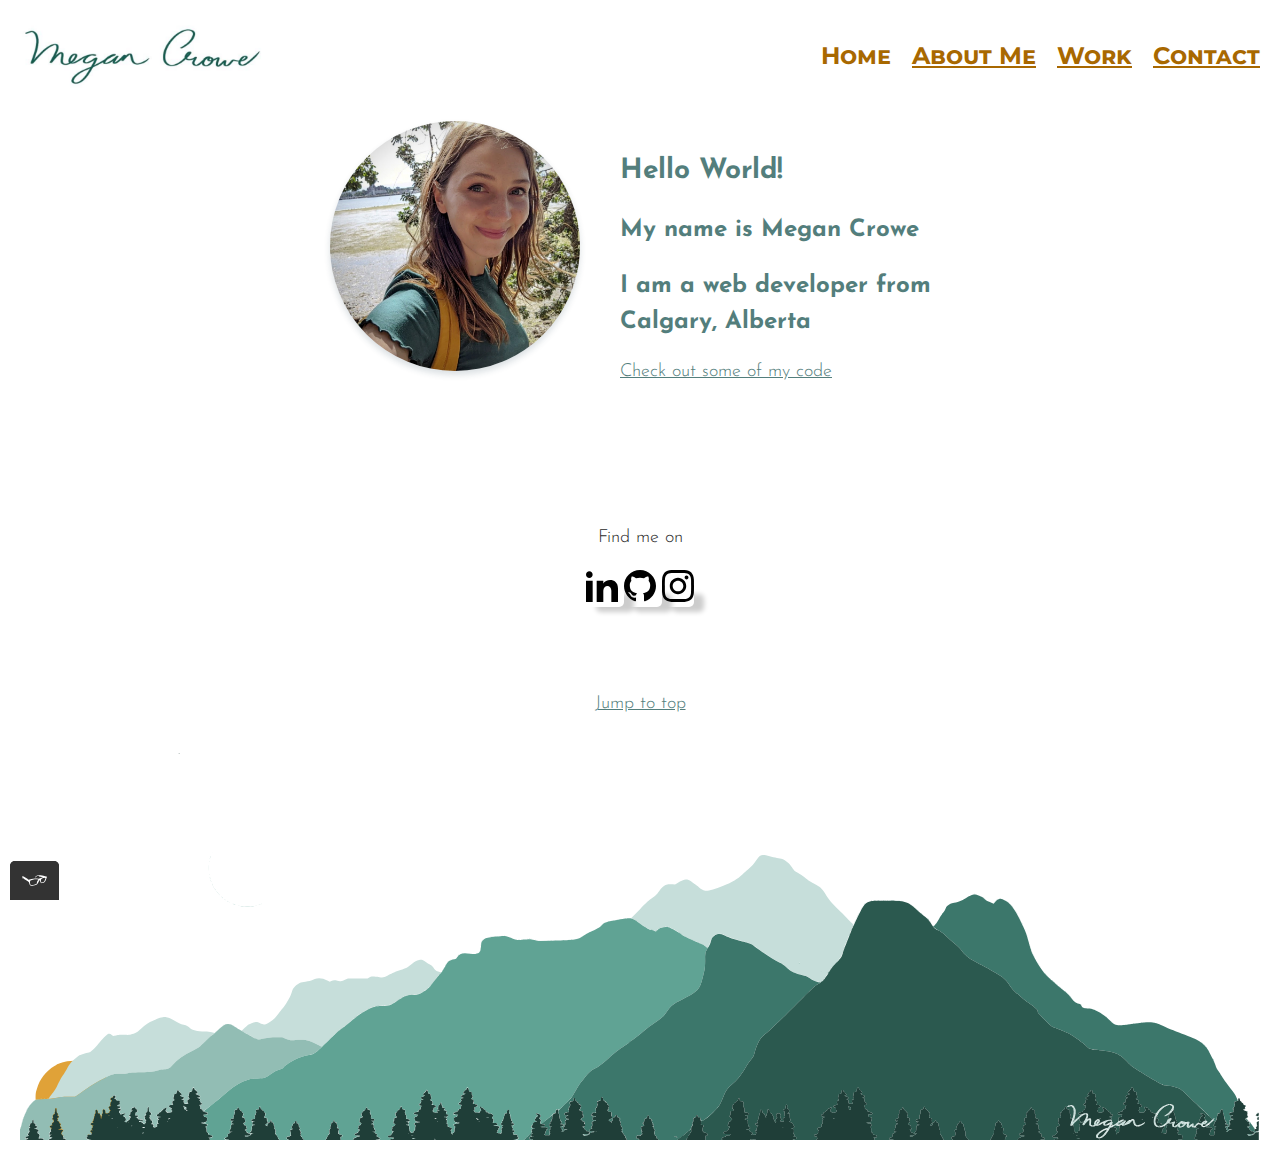
==== commit 2c354c23: "Change profile text to display under profile image on smaller devices" ====
--- a/index.html
+++ b/index.html
@@ -36,10 +36,12 @@
     <main class="profile">
       <!-- Profile Photo and Introductory Statement-->
       <img src="img/Megan-Crowe.jpg" class="profile__portrait" height="250" alt="A photograph of me smiling">
+      <div class="profile__text">
       <h1>Hello World!</h1>
       <h2>My name is Megan Crowe</h2>
       <h2>I am a web developer from Calgary, Alberta</h2>
       <a href=work.html class="standard-link" target="_blank">Check out some of my code</a>
+      </div>
     </main>
     <br>
     <br>
--- a/css/style.production.css
+++ b/css/style.production.css
@@ -68,13 +68,13 @@
   display: flex;
   padding: 20px;
 }
+/* TODO change font size */
 .page-header__item {
   /*** specifies flex grow, shrink and basis ***/
   -webkit-box-flex: 0;
       -ms-flex: 0 1 200px;
           flex: 0 1 200px;
-  font-size: 24;
-}
+  text-align: right;
 }
 .page-header__item:last-child {
   -webkit-box-flex: 1;
@@ -84,10 +84,11 @@
 }
 .navigation-list li {
   display: inline-block;
+  font-size: 24px;
   margin-left: 15px;
 }
 .navigation-list__item {
-  color: #c27b00;
+  color: #a86800;
   text-decoration: underline;
 }
 .navigation-list__item--active {
@@ -119,7 +120,7 @@
   color: #537e7c;
 }
 .standard-link:visited {
-  color: #c27b00;
+  color: #a86800;
 }
 .standard-link:hover,
 .standard-link:focus {
@@ -128,7 +129,7 @@
 }
 .standard-link:active {
   /* selected link */
-  color: #c27b00;
+  color: #a86800;
 }
 .social-media {
   padding: 20px;
@@ -143,6 +144,35 @@
 .social-media-link:focus {
   -webkit-box-shadow: none;
           box-shadow: none;
+}
+/***** CV Link Button *****/
+.cv-button {
+  /* overrides browser defaults & resets the border */
+  border: none;
+  display: inline-block;
+  /* button styling */
+  background-color: #d19225;
+  /* creates a "shadow" at the bottom and right of the button */
+  border-bottom: 2px solid rgba(0, 0, 0, 0.3);
+  border-right: 1px solid rgba(0, 0, 0, 0.2);
+  /* rounds corners of button */
+  border-radius: 3px;
+  color: black;
+  font-family: Josefin Sans;
+  font-weight: 1,400;
+  padding: 4px 6px 0;
+  text-decoration: none;
+  /* determines the length of transition */
+  -webkit-transition: 0.5s opacity;
+  -o-transition: 0.5s opacity;
+  transition: 0.5s opacity;
+}
+.cv-button:hover,
+.cv-button:focus {
+  /* mouse appears as a hand when on link */
+  cursor: pointer;
+  /* reduces button opacity to 80% */
+  opacity: 0.8;
 }
 
 
@@ -154,6 +184,8 @@
   float: left;
   margin-left: 40px;
   margin-right: 40px;
+  max-width: 250px;
+  max-height: 250px;
 }
 .profile {
   max-width: 700px;
@@ -167,7 +199,7 @@
   border: none;
   display: inline-block;
   /* button styling */
-  background-color: #df9920;
+  background-color: #d19225;
   /* creates a "shadow" at the bottom and right of the button */
   border-bottom: 2px solid rgba(0, 0, 0, 0.3);
   border-right: 1px solid rgba(0, 0, 0, 0.2);
@@ -188,7 +220,7 @@
   border: none;
   display: inline-block;
   /* button styling */
-  background-color: #df9920;
+  background-color: #d19225;
   /* creates a "shadow" at the bottom and right of the button */
   border-bottom: 2px solid rgba(0, 0, 0, 0.3);
   border-right: 1px solid rgba(0, 0, 0, 0.2);
@@ -265,7 +297,7 @@
 /**************** SVG ANIMATION *****************/
 /* For my own SVG animation on index page */
 #mountains-with-sun {
-  max-width: 100%;
+  max-width: 3000px;
   height: auto;
   display: block;
   margin-left: auto;
@@ -371,6 +403,22 @@
     height: 40px;
     width: auto;
   }
+  table {
+    width: 300px;
+    font-size: 15px;
+  }
+  .profile {
+    display:-webkit-box;
+    display:-ms-flexbox;
+    display:flex;
+    -webkit-box-orient: vertical;
+    -webkit-box-direction: normal;
+        -ms-flex-direction: column;
+            flex-direction: column;
+    -webkit-box-align: center;
+        -ms-flex-align: center;
+            align-items: center;
+  }
 }
 @media all and (min-width: 500px) and (max-width: 750px) {
   .grid {
@@ -392,4 +440,4 @@
   h2 {
     font-size: 20px;
   }
-}
+}